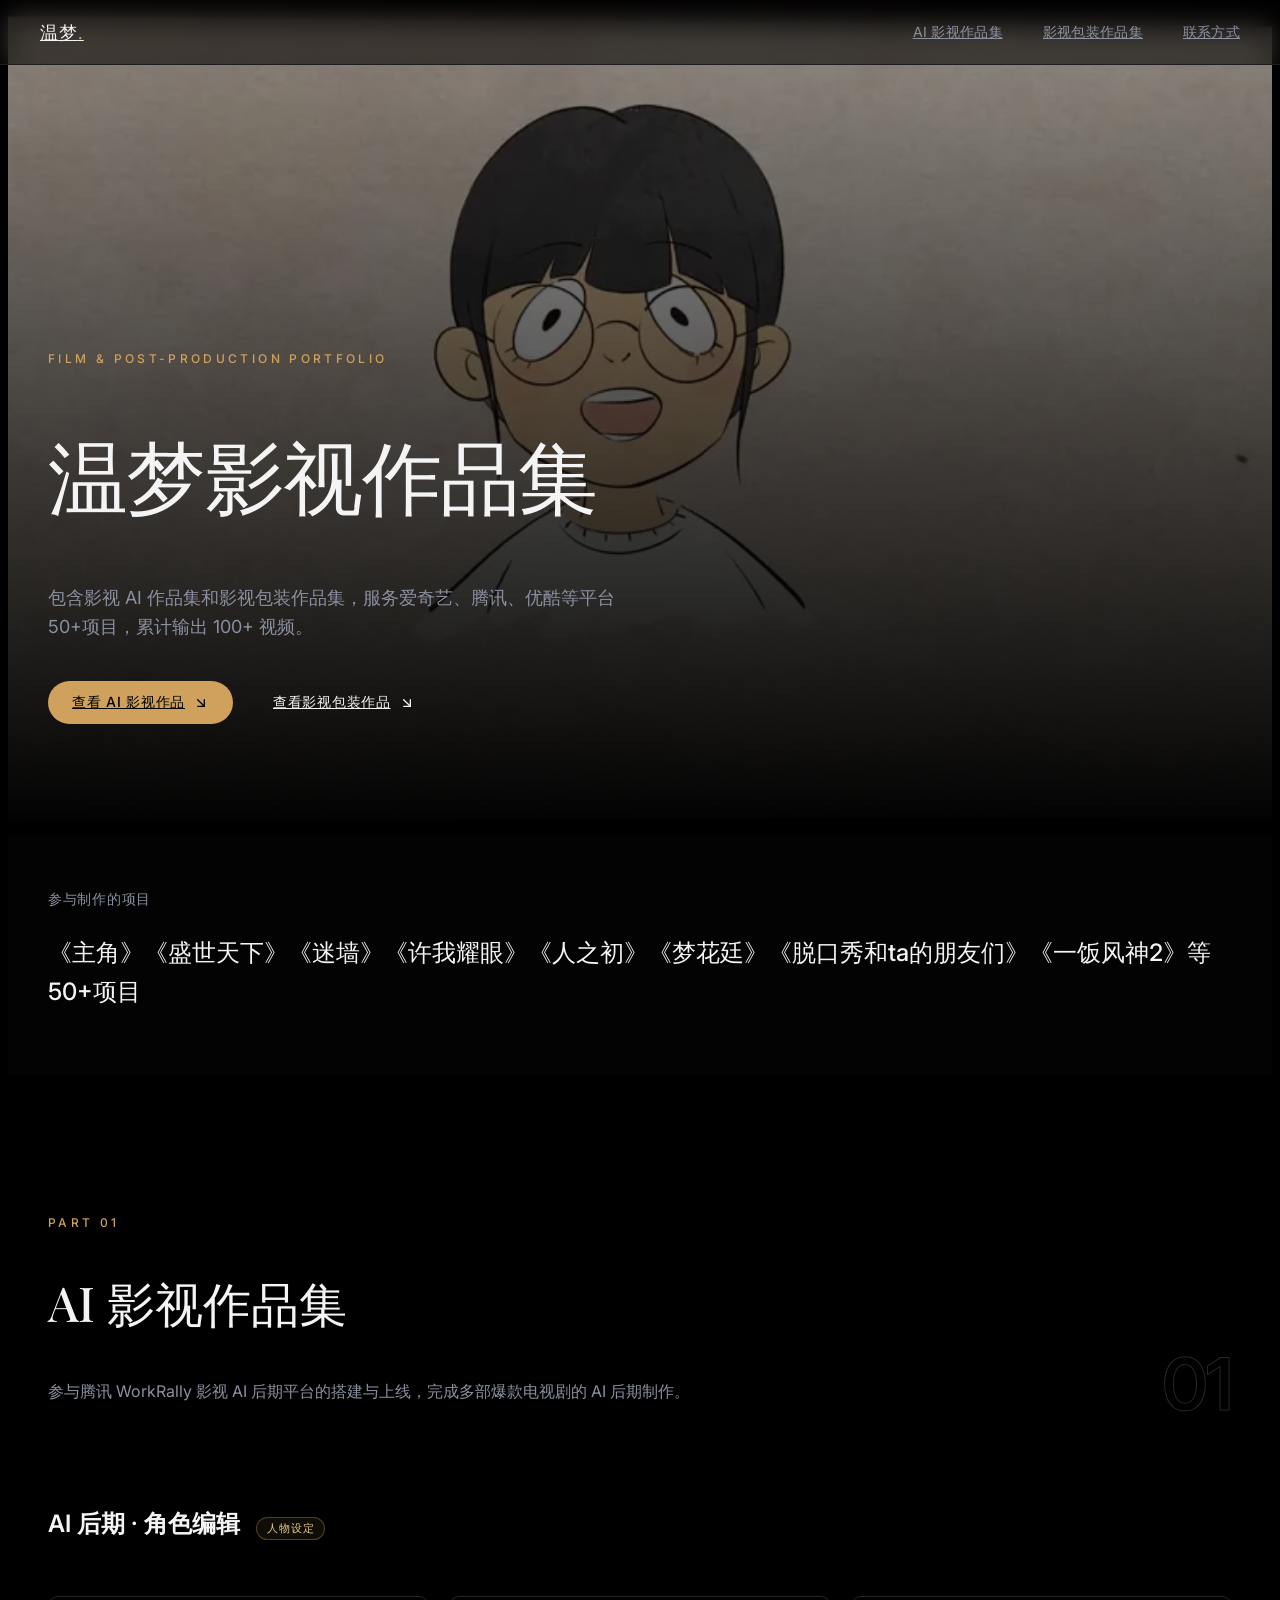
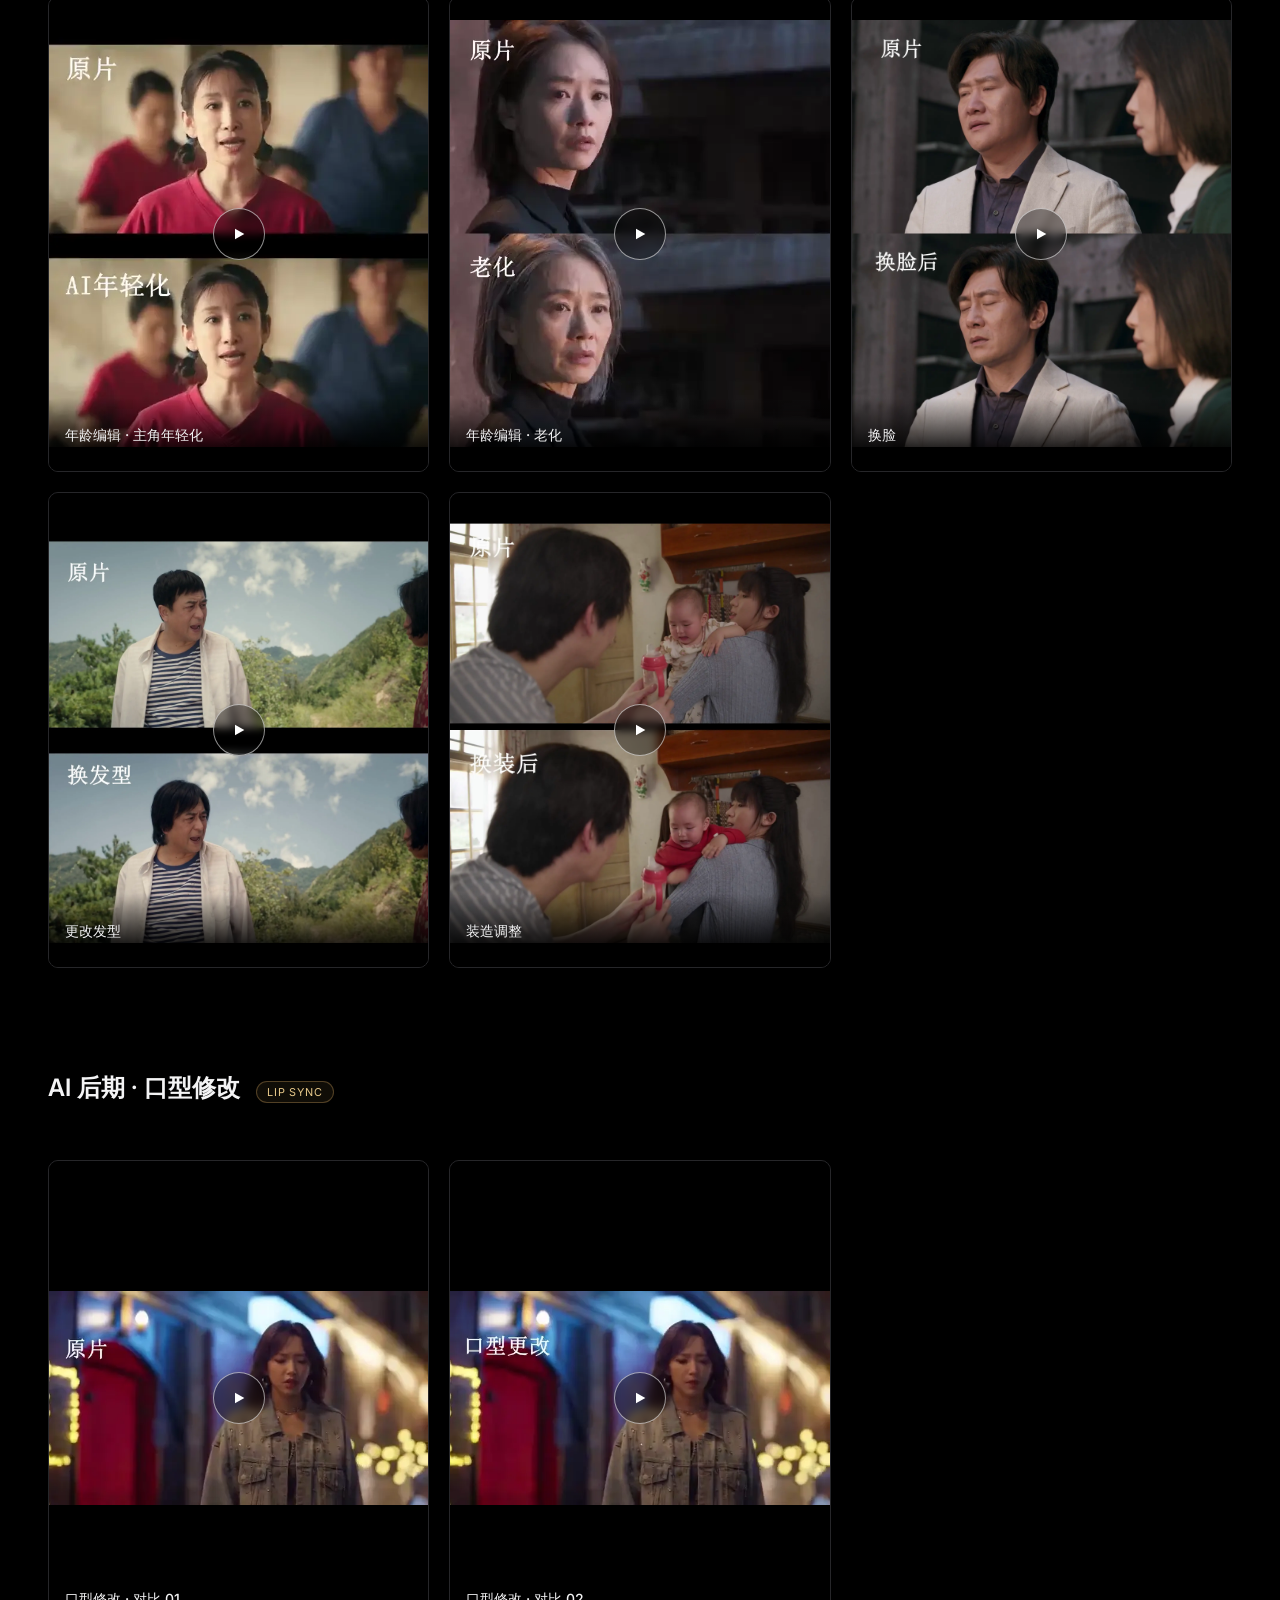
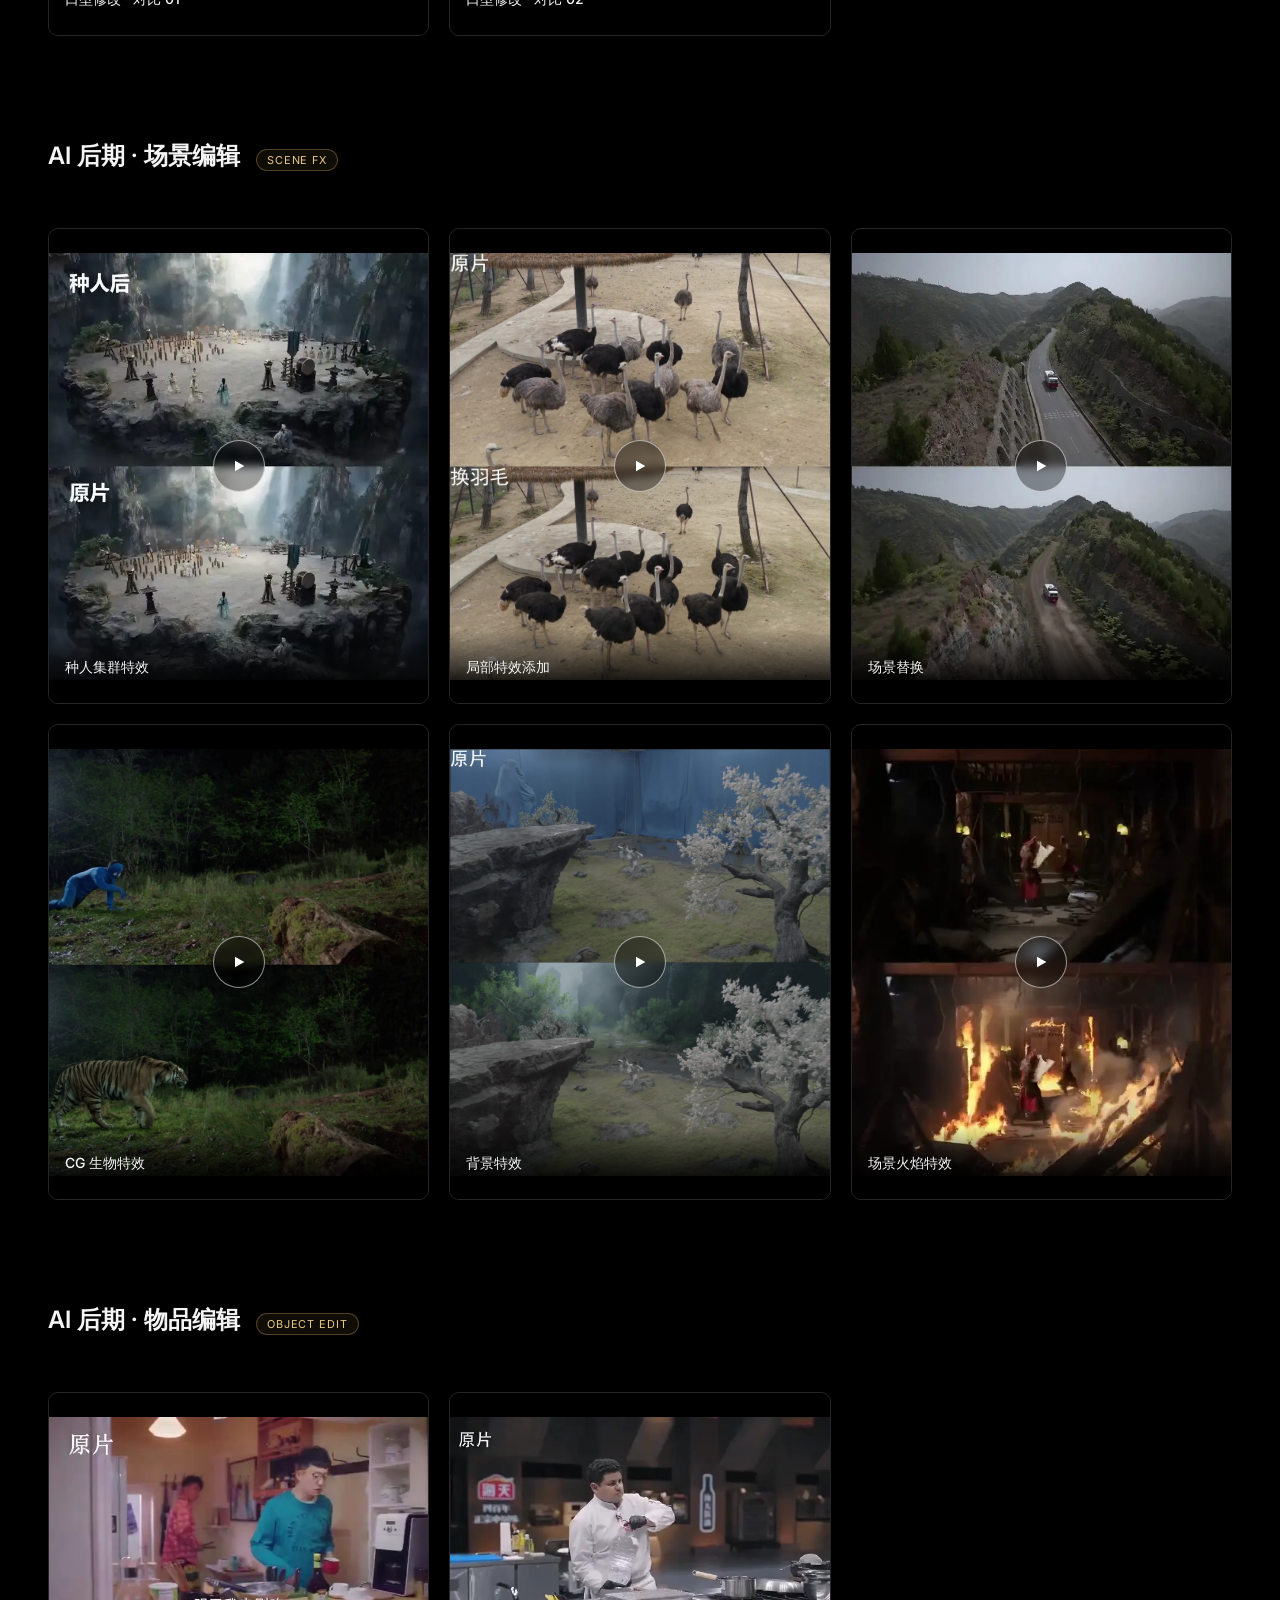
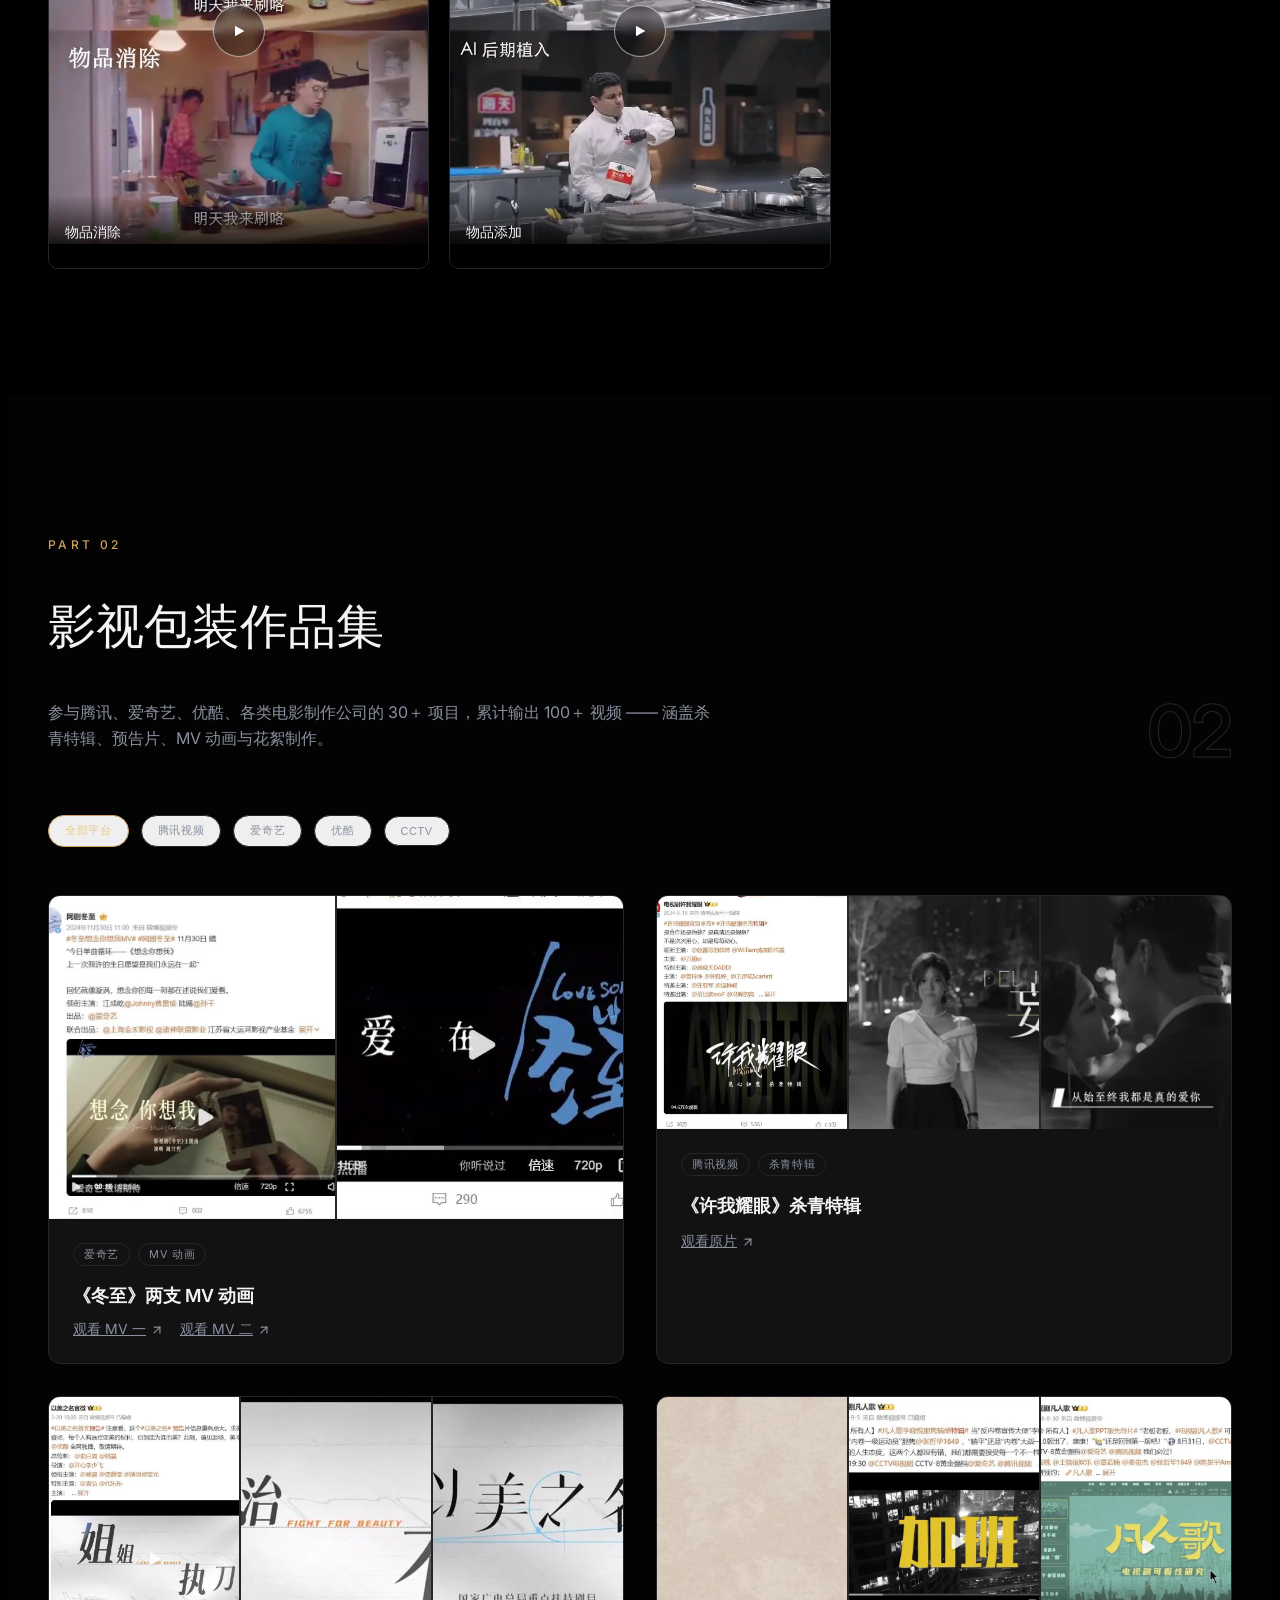
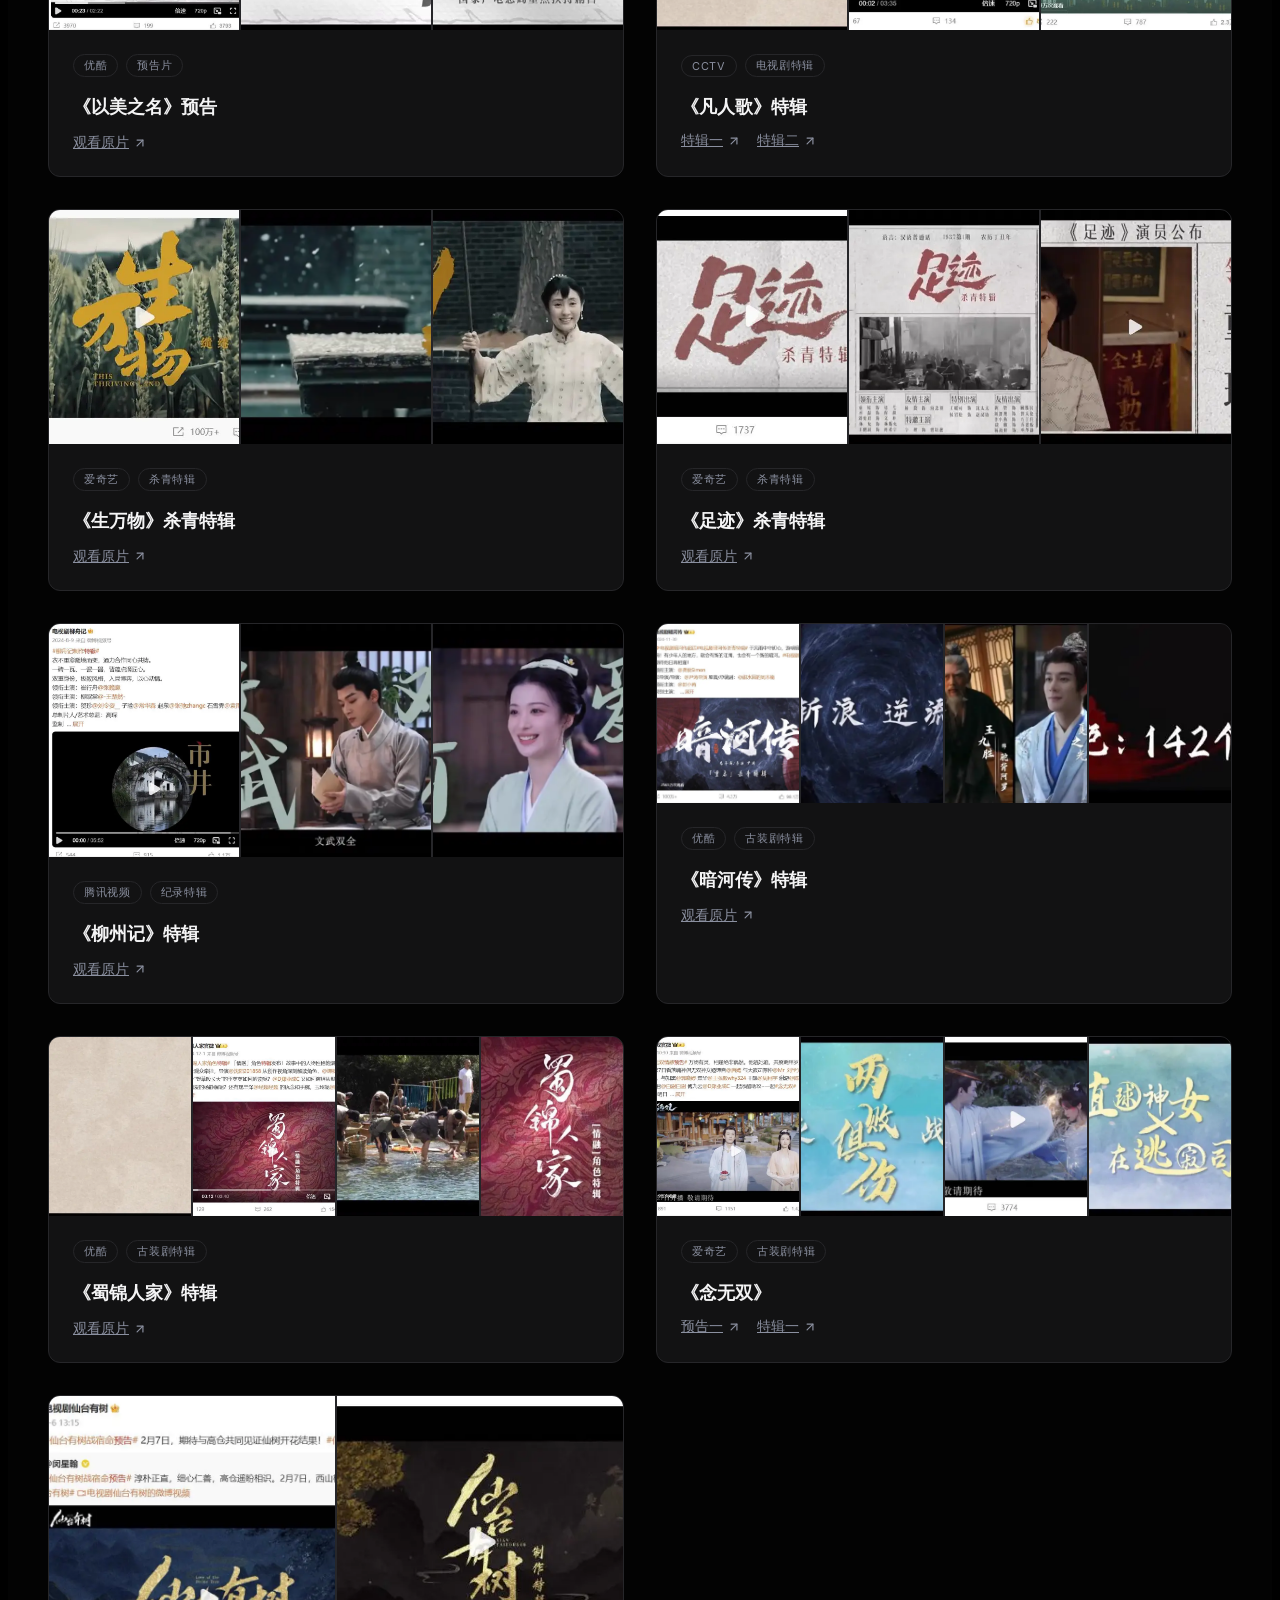
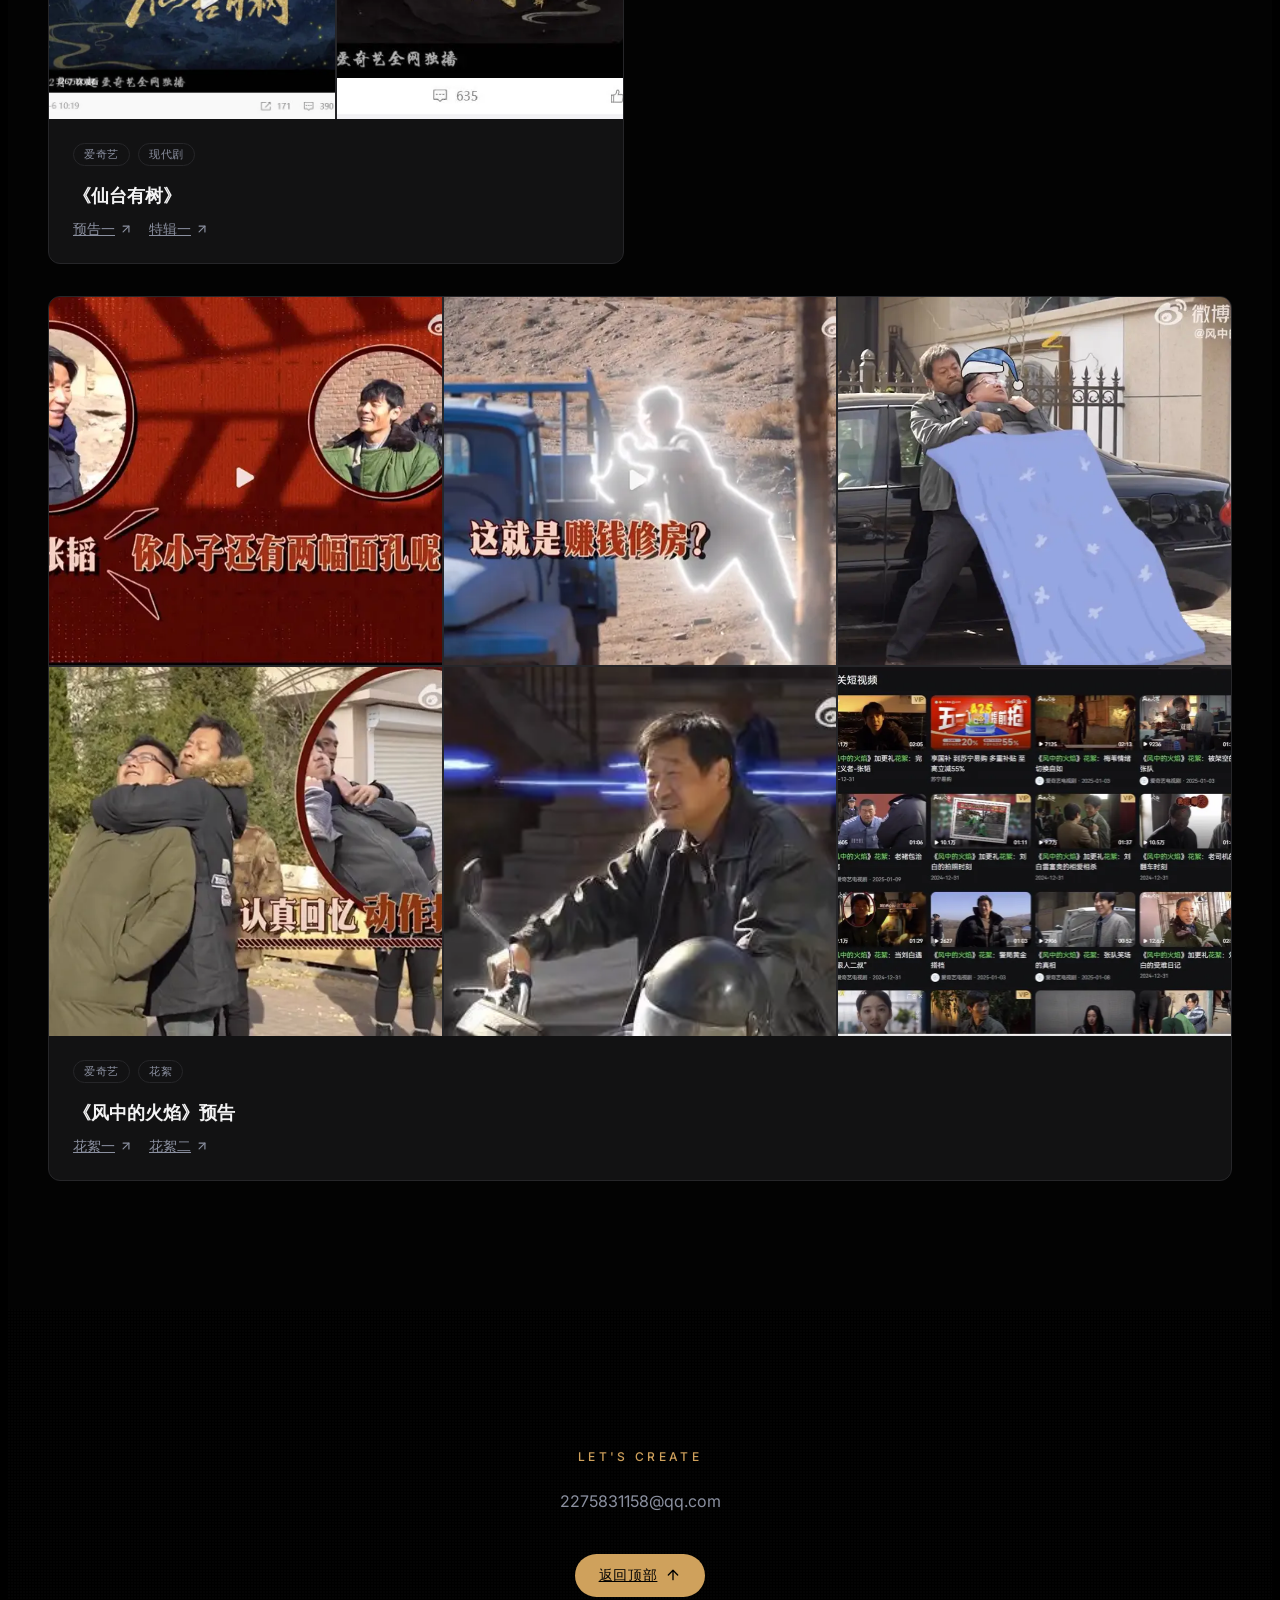
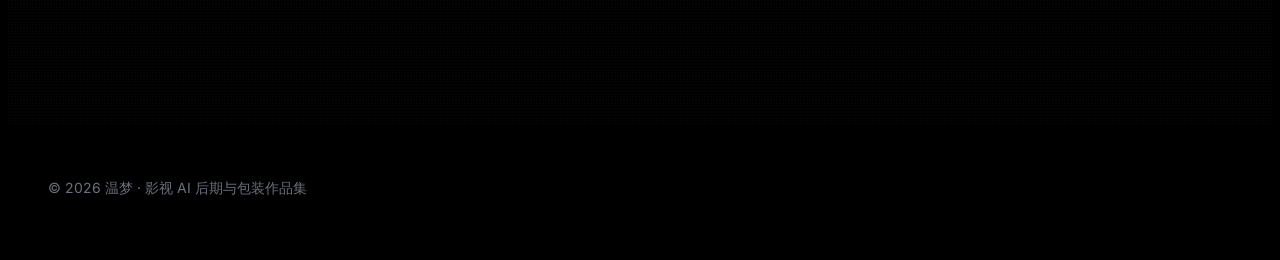
==== index.html @ c78293b4 "Update hero subtitle 40+ to 50+ projects" ====
<!doctype html>
<html lang="zh-CN">
  <head>
    <meta charset="utf-8" />
    <meta name="viewport" content="width=device-width, initial-scale=1" />
    <title>温梦 · 影视作品集 | AI 后期 &amp; 影视包装</title>
    <meta name="description" content="温梦影视项目作品集：AI 影视后期制作与影视包装设计，涵盖腾讯、爱奇艺、优酷等平台30+项目、100+视频产出。" />

    <link rel="preconnect" href="https://fonts.googleapis.com" />
    <link rel="preconnect" href="https://fonts.gstatic.com" crossorigin />
    <link
      href="https://fonts.googleapis.com/css2?family=Playfair+Display:ital,wght@0,500;0,600;0,700;1,500&family=Inter:wght@300;400;500;600;700&display=swap"
      rel="stylesheet"
    />

    <link rel="stylesheet" href="./style.css" />
  </head>
  <body class="min-h-screen flex flex-col bg-canvas text-ink font-body antialiased">
    <!-- ============ NAV ============ -->
    <header class="site-nav fixed top-0 inset-x-0 z-50">
      <div class="max-w-7xl mx-auto px-6 md:px-10 h-16 flex items-center justify-between">
        <a href="#top" class="font-display text-lg tracking-wide text-ink">
          <span id="ed-brand">温梦<span class="text-accent">.</span></span>
        </a>
        <nav class="hidden md:flex items-center gap-10 text-sm">
          <a href="#ai-film" class="nav-link" id="ed-nav-1">AI 影视作品集</a>
          <a href="#packaging" class="nav-link" id="ed-nav-2">影视包装作品集</a>
          <a href="#contact" class="nav-link" id="ed-nav-3">联系方式</a>
        </nav>
        <button id="nav-toggle" class="md:hidden text-ink-muted" aria-label="打开菜单">
          <svg viewBox="0 0 24 24" fill="none" stroke="currentColor" stroke-width="2" stroke-linecap="round" stroke-linejoin="round" class="w-6 h-6"><line x1="4" y1="6" x2="20" y2="6"/><line x1="4" y1="12" x2="20" y2="12"/><line x1="4" y1="18" x2="20" y2="18"/></svg>
        </button>
      </div>
      <div id="mobile-menu" class="hidden md:hidden border-t border-hairline-soft bg-black/90 px-6 py-4 space-y-4">
        <a href="#ai-film" class="block nav-link" id="ed-mnav-1">AI 影视作品集</a>
        <a href="#packaging" class="block nav-link" id="ed-mnav-2">影视包装作品集</a>
        <a href="#contact" class="block nav-link" id="ed-mnav-3">联系方式</a>
      </div>
    </header>

    <main class="flex-1" id="top">
      <!-- ============ HERO ============ -->
      <section class="hero-bg relative min-h-[92vh] flex items-end">
        <div class="noise-overlay"></div>
        <div class="relative z-10 max-w-7xl mx-auto px-6 md:px-10 pb-20 md:pb-28 w-full">
          <p class="eyebrow mb-6 reveal" id="ed-hero-eyebrow">Film &amp; Post-Production Portfolio</p>
          <h1 class="font-display text-[2.6rem] leading-[1.05] md:text-6xl lg:text-[5rem] font-medium tracking-tight text-ink max-w-4xl reveal reveal-delay-1" id="ed-hero-title">
            温梦影视作品集
          </h1>
          <p class="mt-6 max-w-xl text-ink-muted text-base md:text-lg leading-relaxed reveal reveal-delay-2" id="ed-hero-desc">
            包含影视 AI 作品集和影视包装作品集，服务爱奇艺、腾讯、优酷等平台 50+项目，累计输出 100+ 视频。
          </p>
          <div class="mt-10 flex flex-wrap items-center gap-4 reveal reveal-delay-3">
            <a href="#ai-film" class="inline-flex items-center gap-2 px-6 py-3 rounded-full bg-accent text-black text-sm font-medium tracking-wide hover:bg-accent-soft transition-colors" id="ed-hero-btn-1">
              查看 AI 影视作品
              <svg viewBox="0 0 24 24" fill="none" stroke="currentColor" stroke-width="2" stroke-linecap="round" stroke-linejoin="round" class="w-4 h-4"><line x1="7" y1="7" x2="17" y2="17"/><polyline points="17 7 17 17 7 17"/></svg>
            </a>
            <a href="#packaging" class="inline-flex items-center gap-2 px-6 py-3 rounded-full border border-hairline text-ink text-sm font-medium tracking-wide hover:border-accent hover:text-accent-soft transition-colors" id="ed-hero-btn-2">
              查看影视包装作品
              <svg viewBox="0 0 24 24" fill="none" stroke="currentColor" stroke-width="2" stroke-linecap="round" stroke-linejoin="round" class="w-4 h-4"><line x1="7" y1="7" x2="17" y2="17"/><polyline points="17 7 17 17 7 17"/></svg>
            </a>
          </div>
        </div>
      </section>

      <!-- ============ PROJECTS BAR ============ -->
      <section class="border-y border-hairline-soft bg-canvas-soft">
        <div class="max-w-7xl mx-auto px-6 md:px-10 py-10">
          <p class="text-sm text-ink-muted tracking-wide mb-4">参与制作的项目</p>
          <p class="text-lg md:text-2xl font-medium text-ink leading-relaxed">
            《主角》《盛世天下》《迷墙》《许我耀眼》《人之初》《梦花廷》《脱口秀和ta的朋友们》《一饭风神2》等50+项目
          </p>
        </div>
      </section>

      <!-- ============ AI FILM PORTFOLIO ============ -->
      <section id="ai-film" class="relative py-24 md:py-32">
        <div class="max-w-7xl mx-auto px-6 md:px-10">
          <div class="flex items-end justify-between flex-wrap gap-6 mb-16">
            <div class="reveal">
              <p class="eyebrow mb-4" id="ed-aifilm-eyebrow">Part 01</p>
              <h2 class="font-display text-4xl md:text-5xl font-medium text-ink" id="ed-aifilm-title">AI 影视作品集</h2>
              <p class="mt-4 text-ink-muted max-w-2xl leading-relaxed" id="ed-aifilm-desc">
                参与腾讯 WorkRally 影视 AI 后期平台的搭建与上线，完成多部爆款电视剧的 AI 后期制作。
              </p>
            </div>
            <span class="cat-number hidden md:block">01</span>
          </div>

          <!-- ---- 角色编辑 ---- -->
          <div class="mb-20">
            <div class="flex items-baseline gap-4 mb-8 reveal">
              <h3 class="text-xl md:text-2xl font-semibold text-ink" id="ed-sec-char">AI 后期 · 角色编辑</h3>
              <span class="tag-pill" id="ed-tag-char">人物设定</span>
            </div>
            <div class="grid grid-cols-2 md:grid-cols-3 gap-4 md:gap-5">
              <div class="media-card reveal" data-video>
                <div class="thumb-wrap">
                  <img class="poster" src="./assets/images/poster-char-age-young.webp" alt="年龄编辑-主角年轻化" loading="lazy" />
                  <video muted playsinline preload="none" src="./assets/videos/char-age-young.mp4"></video>
                  <div class="play-badge"><span class="circle"><svg viewBox="0 0 24 24" fill="currentColor" stroke="none" class="w-4 h-4 text-white"><polygon points="6 4 20 12 6 20 6 4"/></svg></span></div>
                  <div class="card-caption">
                    <p class="text-sm font-medium text-ink" id="ed-cap-1">年龄编辑 · 主角年轻化</p>
                  </div>
                </div>
              </div>
              <div class="media-card reveal reveal-delay-1" data-video>
                <div class="thumb-wrap">
                  <img class="poster" src="./assets/images/poster-char-age-old.webp" alt="年龄编辑-老化" loading="lazy" />
                  <video muted playsinline preload="none" src="./assets/videos/char-age-old.mp4"></video>
                  <div class="play-badge"><span class="circle"><svg viewBox="0 0 24 24" fill="currentColor" stroke="none" class="w-4 h-4 text-white"><polygon points="6 4 20 12 6 20 6 4"/></svg></span></div>
                  <div class="card-caption">
                    <p class="text-sm font-medium text-ink" id="ed-cap-2">年龄编辑 · 老化</p>
                  </div>
                </div>
              </div>
              <div class="media-card reveal reveal-delay-2" data-video>
                <div class="thumb-wrap">
                  <img class="poster" src="./assets/images/poster-char-outfit.webp" alt="换脸" loading="lazy" />
                  <video muted playsinline preload="none" src="./assets/videos/char-outfit.mp4"></video>
                  <div class="play-badge"><span class="circle"><svg viewBox="0 0 24 24" fill="currentColor" stroke="none" class="w-4 h-4 text-white"><polygon points="6 4 20 12 6 20 6 4"/></svg></span></div>
                  <div class="card-caption">
                    <p class="text-sm font-medium text-ink" id="ed-cap-3">换脸</p>
                  </div>
                </div>
              </div>
              <div class="media-card reveal reveal-delay-3" data-video>
                <div class="thumb-wrap">
                  <img class="poster" src="./assets/images/poster-char-faceswap.webp" alt="更改发型" loading="lazy" />
                  <video muted playsinline preload="none" src="./assets/videos/char-faceswap.mp4"></video>
                  <div class="play-badge"><span class="circle"><svg viewBox="0 0 24 24" fill="currentColor" stroke="none" class="w-4 h-4 text-white"><polygon points="6 4 20 12 6 20 6 4"/></svg></span></div>
                  <div class="card-caption">
                    <p class="text-sm font-medium text-ink" id="ed-cap-4">更改发型</p>
                  </div>
                </div>
              </div>
              <div class="media-card reveal reveal-delay-4" data-video>
                <div class="thumb-wrap">
                  <img class="poster" src="./assets/images/poster-char-hair.webp" alt="装造调整" loading="lazy" />
                  <video muted playsinline preload="none" src="./assets/videos/char-hair.mp4"></video>
                  <div class="play-badge"><span class="circle"><svg viewBox="0 0 24 24" fill="currentColor" stroke="none" class="w-4 h-4 text-white"><polygon points="6 4 20 12 6 20 6 4"/></svg></span></div>
                  <div class="card-caption">
                    <p class="text-sm font-medium text-ink" id="ed-cap-5">装造调整</p>
                  </div>
                </div>
              </div>
            </div>
          </div>

          <!-- ---- 口型修改 ---- -->
          <div class="mb-20">
            <div class="flex items-baseline gap-4 mb-8 reveal">
              <h3 class="text-xl md:text-2xl font-semibold text-ink" id="ed-sec-lip">AI 后期 · 口型修改</h3>
              <span class="tag-pill" id="ed-tag-lip">Lip Sync</span>
            </div>
            <div class="grid grid-cols-2 md:grid-cols-3 gap-4 md:gap-5">
              <div class="media-card reveal" data-video>
                <div class="thumb-wrap">
                  <img class="poster" src="./assets/images/poster-lip-sync-1.webp" alt="口型修改对比一" loading="lazy" />
                  <video playsinline preload="none" src="./assets/videos/lip-sync-1.mp4"></video>
                  <div class="play-badge"><span class="circle"><svg viewBox="0 0 24 24" fill="currentColor" stroke="none" class="w-4 h-4 text-white"><polygon points="6 4 20 12 6 20 6 4"/></svg></span></div>
                  <div class="card-caption">
                    <p class="text-sm font-medium text-ink" id="ed-cap-6">口型修改 · 对比 01</p>
                  </div>
                </div>
              </div>
              <div class="media-card reveal reveal-delay-1" data-video>
                <div class="thumb-wrap">
                  <img class="poster" src="./assets/images/poster-lip-sync-2.webp" alt="口型修改对比二" loading="lazy" />
                  <video playsinline preload="none" src="./assets/videos/lip-sync-2.mp4"></video>
                  <div class="play-badge"><span class="circle"><svg viewBox="0 0 24 24" fill="currentColor" stroke="none" class="w-4 h-4 text-white"><polygon points="6 4 20 12 6 20 6 4"/></svg></span></div>
                  <div class="card-caption">
                    <p class="text-sm font-medium text-ink" id="ed-cap-7">口型修改 · 对比 02</p>
                  </div>
                </div>
              </div>
            </div>
          </div>

          <!-- ---- 场景编辑 ---- -->
          <div class="mb-20">
            <div class="flex items-baseline gap-4 mb-8 reveal">
              <h3 class="text-xl md:text-2xl font-semibold text-ink" id="ed-sec-scene">AI 后期 · 场景编辑</h3>
              <span class="tag-pill" id="ed-tag-scene">Scene FX</span>
            </div>
            <div class="grid grid-cols-2 md:grid-cols-3 lg:grid-cols-4 gap-4 md:gap-5">
              <div class="media-card reveal" data-video>
                <div class="thumb-wrap">
                  <img class="poster" src="./assets/images/poster-scene-crowd.webp" alt="种人集群特效" loading="lazy" />
                  <video muted playsinline preload="none" src="./assets/videos/scene-crowd.mp4"></video>
                  <div class="play-badge"><span class="circle"><svg viewBox="0 0 24 24" fill="currentColor" stroke="none" class="w-4 h-4 text-white"><polygon points="6 4 20 12 6 20 6 4"/></svg></span></div>
                  <div class="card-caption">
                    <p class="text-sm font-medium text-ink" id="ed-cap-8">种人集群特效</p>
                  </div>
                </div>
              </div>
              <div class="media-card reveal reveal-delay-1" data-video>
                <div class="thumb-wrap">
                  <img class="poster" src="./assets/images/poster-scene-replace.webp" alt="局部特效添加" loading="lazy" />
                  <video muted playsinline preload="none" src="./assets/videos/scene-replace.mp4"></video>
                  <div class="play-badge"><span class="circle"><svg viewBox="0 0 24 24" fill="currentColor" stroke="none" class="w-4 h-4 text-white"><polygon points="6 4 20 12 6 20 6 4"/></svg></span></div>
                  <div class="card-caption">
                    <p class="text-sm font-medium text-ink" id="ed-cap-9">局部特效添加</p>
                  </div>
                </div>
              </div>
              <div class="media-card reveal reveal-delay-2" data-video>
                <div class="thumb-wrap">
                  <img class="poster" src="./assets/images/poster-scene-local-fx.webp" alt="场景替换" loading="lazy" />
                  <video muted playsinline preload="none" src="./assets/videos/scene-local-fx.mp4"></video>
                  <div class="play-badge"><span class="circle"><svg viewBox="0 0 24 24" fill="currentColor" stroke="none" class="w-4 h-4 text-white"><polygon points="6 4 20 12 6 20 6 4"/></svg></span></div>
                  <div class="card-caption">
                    <p class="text-sm font-medium text-ink" id="ed-cap-10">场景替换</p>
                  </div>
                </div>
              </div>
              <div class="media-card reveal reveal-delay-3" data-video>
                <div class="thumb-wrap">
                  <img class="poster" src="./assets/images/poster-scene-bg-fx.webp" alt="CG生物特效" loading="lazy" />
                  <video muted playsinline preload="none" src="./assets/videos/scene-bg-fx.mp4"></video>
                  <div class="play-badge"><span class="circle"><svg viewBox="0 0 24 24" fill="currentColor" stroke="none" class="w-4 h-4 text-white"><polygon points="6 4 20 12 6 20 6 4"/></svg></span></div>
                  <div class="card-caption">
                    <p class="text-sm font-medium text-ink" id="ed-cap-11">CG 生物特效</p>
                  </div>
                </div>
              </div>
              <div class="media-card reveal reveal-delay-4" data-video>
                <div class="thumb-wrap">
                  <img class="poster" src="./assets/images/poster-scene-cg-creature.webp" alt="背景特效" loading="lazy" />
                  <video muted playsinline preload="none" src="./assets/videos/scene-cg-creature.mp4"></video>
                  <div class="play-badge"><span class="circle"><svg viewBox="0 0 24 24" fill="currentColor" stroke="none" class="w-4 h-4 text-white"><polygon points="6 4 20 12 6 20 6 4"/></svg></span></div>
                  <div class="card-caption">
                    <p class="text-sm font-medium text-ink" id="ed-cap-12">背景特效</p>
                  </div>
                </div>
              </div>
              <div class="media-card reveal reveal-delay-5" data-video>
                <div class="thumb-wrap">
                  <img class="poster" src="./assets/images/poster-scene-fire-fx.webp" alt="场景火焰特效" loading="lazy" />
                  <video muted playsinline preload="none" src="./assets/videos/scene-fire-fx.mp4"></video>
                  <div class="play-badge"><span class="circle"><svg viewBox="0 0 24 24" fill="currentColor" stroke="none" class="w-4 h-4 text-white"><polygon points="6 4 20 12 6 20 6 4"/></svg></span></div>
                  <div class="card-caption">
                    <p class="text-sm font-medium text-ink" id="ed-cap-13">场景火焰特效</p>
                  </div>
                </div>
              </div>
            </div>
          </div>

          <!-- ---- 物品编辑 ---- -->
          <div>
            <div class="flex items-baseline gap-4 mb-8 reveal">
              <h3 class="text-xl md:text-2xl font-semibold text-ink" id="ed-sec-prop">AI 后期 · 物品编辑</h3>
              <span class="tag-pill" id="ed-tag-prop">Object Edit</span>
            </div>
            <div class="grid grid-cols-2 md:grid-cols-3 gap-4 md:gap-5">
              <div class="media-card reveal" data-video>
                <div class="thumb-wrap">
                  <img class="poster" src="./assets/images/poster-prop-remove.webp" alt="物品消除" loading="lazy" />
                  <video muted playsinline preload="none" src="./assets/videos/prop-remove.mp4"></video>
                  <div class="play-badge"><span class="circle"><svg viewBox="0 0 24 24" fill="currentColor" stroke="none" class="w-4 h-4 text-white"><polygon points="6 4 20 12 6 20 6 4"/></svg></span></div>
                  <div class="card-caption">
                    <p class="text-sm font-medium text-ink" id="ed-cap-14">物品消除</p>
                  </div>
                </div>
              </div>
              <div class="media-card reveal reveal-delay-1" data-video>
                <div class="thumb-wrap">
                  <img class="poster" src="./assets/images/poster-prop-add.webp" alt="物品添加" loading="lazy" />
                  <video muted playsinline preload="none" src="./assets/videos/prop-add.mp4"></video>
                  <div class="play-badge"><span class="circle"><svg viewBox="0 0 24 24" fill="currentColor" stroke="none" class="w-4 h-4 text-white"><polygon points="6 4 20 12 6 20 6 4"/></svg></span></div>
                  <div class="card-caption">
                    <p class="text-sm font-medium text-ink" id="ed-cap-15">物品添加</p>
                  </div>
                </div>
              </div>
            </div>
          </div>
        </div>
      </section>

      <!-- ============ PACKAGING PORTFOLIO ============ -->
      <section id="packaging" class="relative py-24 md:py-32 bg-canvas-soft border-t border-hairline-soft">
        <div class="max-w-7xl mx-auto px-6 md:px-10">
          <div class="flex items-end justify-between flex-wrap gap-6 mb-12">
            <div class="reveal">
              <p class="eyebrow mb-4" id="ed-pkg-eyebrow">Part 02</p>
              <h2 class="font-display text-4xl md:text-5xl font-medium text-ink" id="ed-pkg-title">影视包装作品集</h2>
              <p class="mt-4 text-ink-muted max-w-2xl leading-relaxed" id="ed-pkg-desc">
                参与腾讯、爱奇艺、优酷、各类电影制作公司的 30＋ 项目，累计输出 100＋ 视频 ——
                涵盖杀青特辑、预告片、MV 动画与花絮制作。
              </p>
            </div>
            <span class="cat-number hidden md:block">02</span>
          </div>

          <!-- filter chips -->
          <div class="flex items-center gap-3 mb-12 overflow-x-auto no-scrollbar reveal">
            <button data-filter="all" class="platform-badge is-active px-4 py-2" style="border-color:var(--accent); color:var(--accent-soft);" id="ed-ftr-1">全部平台</button>
            <button data-filter="腾讯视频" class="platform-badge px-4 py-2" id="ed-ftr-2">腾讯视频</button>
            <button data-filter="爱奇艺" class="platform-badge px-4 py-2" id="ed-ftr-3">爱奇艺</button>
            <button data-filter="优酷" class="platform-badge px-4 py-2" id="ed-ftr-4">优酷</button>
            <button data-filter="CCTV" class="platform-badge px-4 py-2" id="ed-ftr-5">CCTV</button>
          </div>

          <div class="grid md:grid-cols-2 gap-6 md:gap-8">
            <!-- 冬至 -->
            <article class="project-card reveal" data-platform="爱奇艺">
              <div class="project-gallery gallery-2">
                <a href="./assets/images/pkg-dongzhi-1.webp" data-lightbox><img src="./assets/images/pkg-dongzhi-1.webp" alt="冬至 MV 动画 1" loading="lazy" /></a>
                <a href="./assets/images/pkg-dongzhi-2.webp" data-lightbox><img src="./assets/images/pkg-dongzhi-2.webp" alt="冬至 MV 动画 2" loading="lazy" /></a>
              </div>
              <div class="p-6">
                <div class="flex items-center gap-2 mb-3">
                  <span class="platform-badge" id="ed-pkg1-b1">爱奇艺</span>
                  <span class="platform-badge" id="ed-pkg1-b2">MV 动画</span>
                </div>
                <h3 class="text-lg font-semibold text-ink mb-3" id="ed-pkg1-title">《冬至》两支 MV 动画</h3>
                <div class="flex flex-wrap gap-4 text-sm">
                  <a class="link-arrow inline-flex items-center gap-1 text-ink-muted" href="https://weibo.com/7878485966/P5SpVnOI6" target="_blank" rel="noopener">
                    观看 MV 一 <svg viewBox="0 0 24 24" fill="none" stroke="currentColor" stroke-width="2" stroke-linecap="round" stroke-linejoin="round" class="w-3.5 h-3.5"><line x1="7" y1="17" x2="17" y2="7"/><polyline points="7 7 17 7 17 17"/></svg>
                  </a>
                  <a class="link-arrow inline-flex items-center gap-1 text-ink-muted" href="https://weibo.com/7878485966/P2Fz7i7CJ?refer_flag=1001030103_" target="_blank" rel="noopener">
                    观看 MV 二 <svg viewBox="0 0 24 24" fill="none" stroke="currentColor" stroke-width="2" stroke-linecap="round" stroke-linejoin="round" class="w-3.5 h-3.5"><line x1="7" y1="17" x2="17" y2="7"/><polyline points="7 7 17 7 17 17"/></svg>
                  </a>
                </div>
              </div>
            </article>

            <!-- 许我耀眼 -->
            <article class="project-card reveal reveal-delay-1" data-platform="腾讯视频">
              <div class="project-gallery gallery-3">
                <a href="./assets/images/pkg-xuwoyaoyan-1.webp" data-lightbox><img src="./assets/images/pkg-xuwoyaoyan-1.webp" alt="许我耀眼 杀青特辑 1" loading="lazy" /></a>
                <a href="./assets/images/pkg-xuwoyaoyan-2.webp" data-lightbox><img src="./assets/images/pkg-xuwoyaoyan-2.webp" alt="许我耀眼 杀青特辑 2" loading="lazy" /></a>
                <a href="./assets/images/pkg-xuwoyaoyan-3.webp" data-lightbox><img src="./assets/images/pkg-xuwoyaoyan-3.webp" alt="许我耀眼 杀青特辑 3" loading="lazy" /></a>
              </div>
              <div class="p-6">
                <div class="flex items-center gap-2 mb-3">
                  <span class="platform-badge" id="ed-pkg2-b1">腾讯视频</span>
                  <span class="platform-badge" id="ed-pkg2-b2">杀青特辑</span>
                </div>
                <h3 class="text-lg font-semibold text-ink mb-3" id="ed-pkg2-title">《许我耀眼》杀青特辑</h3>
                <a class="link-arrow inline-flex items-center gap-1 text-sm text-ink-muted" href="https://weibo.com/7923025287/OxFRklnEH" target="_blank" rel="noopener">
                  观看原片 <svg viewBox="0 0 24 24" fill="none" stroke="currentColor" stroke-width="2" stroke-linecap="round" stroke-linejoin="round" class="w-3.5 h-3.5"><line x1="7" y1="17" x2="17" y2="7"/><polyline points="7 7 17 7 17 17"/></svg>
                </a>
              </div>
            </article>

            <!-- 以美之名 -->
            <article class="project-card reveal reveal-delay-2" data-platform="优酷">
              <div class="project-gallery gallery-3">
                <a href="./assets/images/pkg-yimeizhiming-1.webp" data-lightbox><img src="./assets/images/pkg-yimeizhiming-1.webp" alt="以美之名 预告 1" loading="lazy" /></a>
                <a href="./assets/images/pkg-yimeizhiming-2.webp" data-lightbox><img src="./assets/images/pkg-yimeizhiming-2.webp" alt="以美之名 预告 2" loading="lazy" /></a>
                <a href="./assets/images/pkg-yimeizhiming-3.webp" data-lightbox><img src="./assets/images/pkg-yimeizhiming-3.webp" alt="以美之名 预告 3" loading="lazy" /></a>
              </div>
              <div class="p-6">
                <div class="flex items-center gap-2 mb-3">
                  <span class="platform-badge" id="ed-pkg3-b1">优酷</span>
                  <span class="platform-badge" id="ed-pkg3-b2">预告片</span>
                </div>
                <h3 class="text-lg font-semibold text-ink mb-3" id="ed-pkg3-title">《以美之名》预告</h3>
                <a class="link-arrow inline-flex items-center gap-1 text-sm text-ink-muted" href="https://weibo.com/7868154685/PjobnnrZb" target="_blank" rel="noopener">
                  观看原片 <svg viewBox="0 0 24 24" fill="none" stroke="currentColor" stroke-width="2" stroke-linecap="round" stroke-linejoin="round" class="w-3.5 h-3.5"><line x1="7" y1="17" x2="17" y2="7"/><polyline points="7 7 17 7 17 17"/></svg>
                </a>
              </div>
            </article>

            <!-- 凡人歌 -->
            <article class="project-card reveal reveal-delay-3" data-platform="CCTV">
              <div class="project-gallery gallery-3">
                <a href="./assets/images/pkg-fanrenge-1.webp" data-lightbox><img src="./assets/images/pkg-fanrenge-1.webp" alt="凡人歌 特辑 1" loading="lazy" /></a>
                <a href="./assets/images/pkg-fanrenge-2.webp" data-lightbox><img src="./assets/images/pkg-fanrenge-2.webp" alt="凡人歌 特辑 2" loading="lazy" /></a>
                <a href="./assets/images/pkg-fanrenge-3.webp" data-lightbox><img src="./assets/images/pkg-fanrenge-3.webp" alt="凡人歌 特辑 3" loading="lazy" /></a>
              </div>
              <div class="p-6">
                <div class="flex items-center gap-2 mb-3">
                  <span class="platform-badge" id="ed-pkg4-b1">CCTV</span>
                  <span class="platform-badge" id="ed-pkg4-b2">电视剧特辑</span>
                </div>
                <h3 class="text-lg font-semibold text-ink mb-3" id="ed-pkg4-title">《凡人歌》特辑</h3>
                <div class="flex flex-wrap gap-4 text-sm">
                  <a class="link-arrow inline-flex items-center gap-1 text-ink-muted" href="https://weibo.com/7875128151/Ovz3rrIoC" target="_blank" rel="noopener">
                    特辑一 <svg viewBox="0 0 24 24" fill="none" stroke="currentColor" stroke-width="2" stroke-linecap="round" stroke-linejoin="round" class="w-3.5 h-3.5"><line x1="7" y1="17" x2="17" y2="7"/><polyline points="7 7 17 7 17 17"/></svg>
                  </a>
                  <a class="link-arrow inline-flex items-center gap-1 text-ink-muted" href="https://weibo.com/7875128151/OuDHL2TaZ" target="_blank" rel="noopener">
                    特辑二 <svg viewBox="0 0 24 24" fill="none" stroke="currentColor" stroke-width="2" stroke-linecap="round" stroke-linejoin="round" class="w-3.5 h-3.5"><line x1="7" y1="17" x2="17" y2="7"/><polyline points="7 7 17 7 17 17"/></svg>
                  </a>
                </div>
              </div>
            </article>

            <!-- 生万物 -->
            <article class="project-card reveal reveal-delay-4" data-platform="爱奇艺">
              <div class="project-gallery gallery-3">
                <a href="./assets/images/pkg-shengwanwu-1.webp" data-lightbox><img src="./assets/images/pkg-shengwanwu-1.webp" alt="生万物 杀青特辑 1" loading="lazy" /></a>
                <a href="./assets/images/pkg-shengwanwu-2.webp" data-lightbox><img src="./assets/images/pkg-shengwanwu-2.webp" alt="生万物 杀青特辑 2" loading="lazy" /></a>
                <a href="./assets/images/pkg-shengwanwu-3.webp" data-lightbox><img src="./assets/images/pkg-shengwanwu-3.webp" alt="生万物 杀青特辑 3" loading="lazy" /></a>
              </div>
              <div class="p-6">
                <div class="flex items-center gap-2 mb-3">
                  <span class="platform-badge" id="ed-pkg5-b1">爱奇艺</span>
                  <span class="platform-badge" id="ed-pkg5-b2">杀青特辑</span>
                </div>
                <h3 class="text-lg font-semibold text-ink mb-3" id="ed-pkg5-title">《生万物》杀青特辑</h3>
                <a class="link-arrow inline-flex items-center gap-1 text-sm text-ink-muted" href="https://weibo.com/2603459987/OqQo2aByM" target="_blank" rel="noopener">
                  观看原片 <svg viewBox="0 0 24 24" fill="none" stroke="currentColor" stroke-width="2" stroke-linecap="round" stroke-linejoin="round" class="w-3.5 h-3.5"><line x1="7" y1="17" x2="17" y2="7"/><polyline points="7 7 17 7 17 17"/></svg>
                </a>
              </div>
            </article>

            <!-- 足迹 -->
            <article class="project-card reveal reveal-delay-5" data-platform="爱奇艺">
              <div class="project-gallery gallery-3">
                <a href="./assets/images/pkg-zuji-1.webp" data-lightbox><img src="./assets/images/pkg-zuji-1.webp" alt="足迹 杀青特辑 1" loading="lazy" /></a>
                <a href="./assets/images/pkg-zuji-2.webp" data-lightbox><img src="./assets/images/pkg-zuji-2.webp" alt="足迹 杀青特辑 2" loading="lazy" /></a>
                <a href="./assets/images/pkg-zuji-3.webp" data-lightbox><img src="./assets/images/pkg-zuji-3.webp" alt="足迹 杀青特辑 3" loading="lazy" /></a>
              </div>
              <div class="p-6">
                <div class="flex items-center gap-2 mb-3">
                  <span class="platform-badge" id="ed-pkg6-b1">爱奇艺</span>
                  <span class="platform-badge" id="ed-pkg6-b2">杀青特辑</span>
                </div>
                <h3 class="text-lg font-semibold text-ink mb-3" id="ed-pkg6-title">《足迹》杀青特辑</h3>
                <a class="link-arrow inline-flex items-center gap-1 text-sm text-ink-muted" href="https://weibo.com/7921657025/OzlyOn76Z" target="_blank" rel="noopener">
                  观看原片 <svg viewBox="0 0 24 24" fill="none" stroke="currentColor" stroke-width="2" stroke-linecap="round" stroke-linejoin="round" class="w-3.5 h-3.5"><line x1="7" y1="17" x2="17" y2="7"/><polyline points="7 7 17 7 17 17"/></svg>
                </a>
              </div>
            </article>

            <!-- 柳州记 -->
            <article class="project-card reveal" data-platform="腾讯视频">
              <div class="project-gallery gallery-3">
                <a href="./assets/images/pkg-liuzhouji-1.webp" data-lightbox><img src="./assets/images/pkg-liuzhouji-1.webp" alt="柳州记 特辑 1" loading="lazy" /></a>
                <a href="./assets/images/pkg-liuzhouji-2.webp" data-lightbox><img src="./assets/images/pkg-liuzhouji-2.webp" alt="柳州记 特辑 2" loading="lazy" /></a>
                <a href="./assets/images/pkg-liuzhouji-3.webp" data-lightbox><img src="./assets/images/pkg-liuzhouji-3.webp" alt="柳州记 特辑 3" loading="lazy" /></a>
              </div>
              <div class="p-6">
                <div class="flex items-center gap-2 mb-3">
                  <span class="platform-badge" id="ed-pkg7-b1">腾讯视频</span>
                  <span class="platform-badge" id="ed-pkg7-b2">纪录特辑</span>
                </div>
                <h3 class="text-lg font-semibold text-ink mb-3" id="ed-pkg7-title">《柳州记》特辑</h3>
                <a class="link-arrow inline-flex items-center gap-1 text-sm text-ink-muted" href="https://weibo.com/7877862256/OrrkYrr4s" target="_blank" rel="noopener">
                  观看原片 <svg viewBox="0 0 24 24" fill="none" stroke="currentColor" stroke-width="2" stroke-linecap="round" stroke-linejoin="round" class="w-3.5 h-3.5"><line x1="7" y1="17" x2="17" y2="7"/><polyline points="7 7 17 7 17 17"/></svg>
                </a>
              </div>
            </article>

            <!-- 暗河传 -->
            <article class="project-card reveal reveal-delay-1" data-platform="优酷">
              <div class="project-gallery gallery-4">
                <a href="./assets/images/pkg-anhezhuan-1.webp" data-lightbox><img src="./assets/images/pkg-anhezhuan-1.webp" alt="暗河传 特辑 1" loading="lazy" /></a>
                <a href="./assets/images/pkg-anhezhuan-2.webp" data-lightbox><img src="./assets/images/pkg-anhezhuan-2.webp" alt="暗河传 特辑 2" loading="lazy" /></a>
                <a href="./assets/images/pkg-anhezhuan-3.webp" data-lightbox><img src="./assets/images/pkg-anhezhuan-3.webp" alt="暗河传 特辑 3" loading="lazy" /></a>
                <a href="./assets/images/pkg-anhezhuan-4.webp" data-lightbox><img src="./assets/images/pkg-anhezhuan-4.webp" alt="暗河传 特辑 4" loading="lazy" /></a>
              </div>
              <div class="p-6">
                <div class="flex items-center gap-2 mb-3">
                  <span class="platform-badge" id="ed-pkg8-b1">优酷</span>
                  <span class="platform-badge" id="ed-pkg8-b2">古装剧特辑</span>
                </div>
                <h3 class="text-lg font-semibold text-ink mb-3" id="ed-pkg8-title">《暗河传》特辑</h3>
                <a class="link-arrow inline-flex items-center gap-1 text-sm text-ink-muted" href="https://weibo.com/1810176641/P2Fb2rozq" target="_blank" rel="noopener">
                  观看原片 <svg viewBox="0 0 24 24" fill="none" stroke="currentColor" stroke-width="2" stroke-linecap="round" stroke-linejoin="round" class="w-3.5 h-3.5"><line x1="7" y1="17" x2="17" y2="7"/><polyline points="7 7 17 7 17 17"/></svg>
                </a>
              </div>
            </article>

            <!-- 蜀锦人家 -->
            <article class="project-card reveal reveal-delay-2" data-platform="优酷">
              <div class="project-gallery gallery-4">
                <a href="./assets/images/pkg-shujinrenjia-1.webp" data-lightbox><img src="./assets/images/pkg-shujinrenjia-1.webp" alt="蜀锦人家 特辑 1" loading="lazy" /></a>
                <a href="./assets/images/pkg-shujinrenjia-2.webp" data-lightbox><img src="./assets/images/pkg-shujinrenjia-2.webp" alt="蜀锦人家 特辑 2" loading="lazy" /></a>
                <a href="./assets/images/pkg-shujinrenjia-3.webp" data-lightbox><img src="./assets/images/pkg-shujinrenjia-3.webp" alt="蜀锦人家 特辑 3" loading="lazy" /></a>
                <a href="./assets/images/pkg-shujinrenjia-4.webp" data-lightbox><img src="./assets/images/pkg-shujinrenjia-4.webp" alt="蜀锦人家 特辑 4" loading="lazy" /></a>
              </div>
              <div class="p-6">
                <div class="flex items-center gap-2 mb-3">
                  <span class="platform-badge" id="ed-pkg9-b1">优酷</span>
                  <span class="platform-badge" id="ed-pkg9-b2">古装剧特辑</span>
                </div>
                <h3 class="text-lg font-semibold text-ink mb-3" id="ed-pkg9-title">《蜀锦人家》特辑</h3>
                <a class="link-arrow inline-flex items-center gap-1 text-sm text-ink-muted" href="https://weibo.com/7832660014/P2PbMzMmf" target="_blank" rel="noopener">
                  观看原片 <svg viewBox="0 0 24 24" fill="none" stroke="currentColor" stroke-width="2" stroke-linecap="round" stroke-linejoin="round" class="w-3.5 h-3.5"><line x1="7" y1="17" x2="17" y2="7"/><polyline points="7 7 17 7 17 17"/></svg>
                </a>
              </div>
            </article>

            <!-- 念无双 -->
            <article class="project-card reveal reveal-delay-3" data-platform="爱奇艺">
              <div class="project-gallery gallery-4">
                <a href="./assets/images/pkg-nianwushuang-1.webp" data-lightbox><img src="./assets/images/pkg-nianwushuang-1.webp" alt="念无双 1" loading="lazy" /></a>
                <a href="./assets/images/pkg-nianwushuang-2.webp" data-lightbox><img src="./assets/images/pkg-nianwushuang-2.webp" alt="念无双 2" loading="lazy" /></a>
                <a href="./assets/images/pkg-nianwushuang-3.webp" data-lightbox><img src="./assets/images/pkg-nianwushuang-3.webp" alt="念无双 3" loading="lazy" /></a>
                <a href="./assets/images/pkg-nianwushuang-4.webp" data-lightbox><img src="./assets/images/pkg-nianwushuang-4.webp" alt="念无双 4" loading="lazy" /></a>
              </div>
              <div class="p-6">
                <div class="flex items-center gap-2 mb-3">
                  <span class="platform-badge" id="ed-pkg10-b1">爱奇艺</span>
                  <span class="platform-badge" id="ed-pkg10-b2">古装剧特辑</span>
                </div>
                <h3 class="text-lg font-semibold text-ink mb-3" id="ed-pkg10-title">《念无双》</h3>
                <div class="flex flex-wrap gap-4 text-sm">
                  <a class="link-arrow inline-flex items-center gap-1 text-ink-muted" href="https://weibo.com/6262367614/Pk9jRCd7s" target="_blank" rel="noopener">
                    预告一 <svg viewBox="0 0 24 24" fill="none" stroke="currentColor" stroke-width="2" stroke-linecap="round" stroke-linejoin="round" class="w-3.5 h-3.5"><line x1="7" y1="17" x2="17" y2="7"/><polyline points="7 7 17 7 17 17"/></svg>
                  </a>
                  <a class="link-arrow inline-flex items-center gap-1 text-ink-muted" href="https://weibo.com/6262367614/PkiWxpZZz" target="_blank" rel="noopener">
                    特辑一 <svg viewBox="0 0 24 24" fill="none" stroke="currentColor" stroke-width="2" stroke-linecap="round" stroke-linejoin="round" class="w-3.5 h-3.5"><line x1="7" y1="17" x2="17" y2="7"/><polyline points="7 7 17 7 17 17"/></svg>
                  </a>
                </div>
              </div>
            </article>

            <!-- 仙台有树 -->
            <article class="project-card reveal reveal-delay-4" data-platform="爱奇艺">
              <div class="project-gallery gallery-2">
                <a href="./assets/images/pkg-xiantaiyoushu-1.webp" data-lightbox><img src="./assets/images/pkg-xiantaiyoushu-1.webp" alt="仙台有树 1" loading="lazy" /></a>
                <a href="./assets/images/pkg-xiantaiyoushu-2.webp" data-lightbox><img src="./assets/images/pkg-xiantaiyoushu-2.webp" alt="仙台有树 2" loading="lazy" /></a>
              </div>
              <div class="p-6">
                <div class="flex items-center gap-2 mb-3">
                  <span class="platform-badge" id="ed-pkg11-b1">爱奇艺</span>
                  <span class="platform-badge" id="ed-pkg11-b2">现代剧</span>
                </div>
                <h3 class="text-lg font-semibold text-ink mb-3" id="ed-pkg11-title">《仙台有树》</h3>
                <div class="flex flex-wrap gap-4 text-sm">
                  <a class="link-arrow inline-flex items-center gap-1 text-ink-muted" href="https://weibo.com/7658464534/PdbCMBLRB" target="_blank" rel="noopener">
                    预告一 <svg viewBox="0 0 24 24" fill="none" stroke="currentColor" stroke-width="2" stroke-linecap="round" stroke-linejoin="round" class="w-3.5 h-3.5"><line x1="7" y1="17" x2="17" y2="7"/><polyline points="7 7 17 7 17 17"/></svg>
                  </a>
                  <a class="link-arrow inline-flex items-center gap-1 text-ink-muted" href="https://weibo.com/7658464534/Pd1w4rB9W" target="_blank" rel="noopener">
                    特辑一 <svg viewBox="0 0 24 24" fill="none" stroke="currentColor" stroke-width="2" stroke-linecap="round" stroke-linejoin="round" class="w-3.5 h-3.5"><line x1="7" y1="17" x2="17" y2="7"/><polyline points="7 7 17 7 17 17"/></svg>
                  </a>
                </div>
              </div>
            </article>

            <!-- 风中的火焰 -->
            <article class="project-card reveal reveal-delay-5 md:col-span-2" data-platform="爱奇艺">
              <div class="project-gallery gallery-6">
                <a href="./assets/images/pkg-huaxu-1.webp" data-lightbox><img src="./assets/images/pkg-huaxu-1.webp" alt="风中的火焰 花絮 1" loading="lazy" /></a>
                <a href="./assets/images/pkg-huaxu-2.webp" data-lightbox><img src="./assets/images/pkg-huaxu-2.webp" alt="风中的火焰 花絮 2" loading="lazy" /></a>
                <a href="./assets/images/pkg-huaxu-3.webp" data-lightbox><img src="./assets/images/pkg-huaxu-3.webp" alt="风中的火焰 花絮 3" loading="lazy" /></a>
                <a href="./assets/images/pkg-huaxu-4.webp" data-lightbox><img src="./assets/images/pkg-huaxu-4.webp" alt="风中的火焰 花絮 4" loading="lazy" /></a>
                <a href="./assets/images/pkg-huaxu-5.webp" data-lightbox><img src="./assets/images/pkg-huaxu-5.webp" alt="风中的火焰 花絮 5" loading="lazy" /></a>
                <a href="./assets/images/pkg-huaxu-6.webp" data-lightbox><img src="./assets/images/pkg-huaxu-6.webp" alt="风中的火焰 花絮 6" loading="lazy" /></a>
              </div>
              <div class="p-6">
                <div class="flex items-center gap-2 mb-3">
                  <span class="platform-badge" id="ed-pkg12-b1">爱奇艺</span>
                  <span class="platform-badge" id="ed-pkg12-b2">花絮</span>
                </div>
                <h3 class="text-lg font-semibold text-ink mb-3" id="ed-pkg12-title">《风中的火焰》预告</h3>
                <div class="flex flex-wrap gap-4 text-sm">
                  <a class="link-arrow inline-flex items-center gap-1 text-ink-muted" href="https://www.iqiyi.com/search/%E9%A3%8E%E4%B8%AD%E7%9A%84%E7%81%AB%E7%84%B0%E9%A2%84%E5%91%8A%E4%B8%80.html" target="_blank" rel="noopener">
                    花絮一 <svg viewBox="0 0 24 24" fill="none" stroke="currentColor" stroke-width="2" stroke-linecap="round" stroke-linejoin="round" class="w-3.5 h-3.5"><line x1="7" y1="17" x2="17" y2="7"/><polyline points="7 7 17 7 17 17"/></svg>
                  </a>
                  <a class="link-arrow inline-flex items-center gap-1 text-ink-muted" href="https://www.iqiyi.com/search/%E9%A3%8E%E4%B8%AD%E7%9A%84%E7%81%AB%E7%84%B0%E9%A2%84%E5%91%8A%E4%BA%8C.html" target="_blank" rel="noopener">
                    花絮二 <svg viewBox="0 0 24 24" fill="none" stroke="currentColor" stroke-width="2" stroke-linecap="round" stroke-linejoin="round" class="w-3.5 h-3.5"><line x1="7" y1="17" x2="17" y2="7"/><polyline points="7 7 17 7 17 17"/></svg>
                  </a>
                </div>
              </div>
            </article>
          </div>
        </div>
      </section>

      <!-- ============ CONTACT / CLOSING ============ -->
      <section id="contact" class="relative py-24 md:py-32 border-t border-hairline-soft overflow-hidden">
        <div class="hero-grain absolute inset-0 opacity-40"></div>
        <div class="relative max-w-4xl mx-auto px-6 md:px-10 text-center">
          <p class="eyebrow mb-6 reveal" id="ed-contact-eyebrow">Let's Create</p>
          <p class="mt-6 text-ink-muted max-w-xl mx-auto leading-relaxed reveal reveal-delay-2" id="ed-contact-desc">
            2275831158@qq.com
          </p>
          <div class="mt-10 flex items-center justify-center gap-4 reveal reveal-delay-3">
            <a href="#top" class="inline-flex items-center gap-2 px-6 py-3 rounded-full bg-accent text-black text-sm font-medium tracking-wide hover:bg-accent-soft transition-colors" id="ed-contact-btn">
              返回顶部
              <svg viewBox="0 0 24 24" fill="none" stroke="currentColor" stroke-width="2" stroke-linecap="round" stroke-linejoin="round" class="w-4 h-4"><line x1="12" y1="19" x2="12" y2="5"/><polyline points="5 12 12 5 19 12"/></svg>
            </a>
          </div>
        </div>
      </section>
    </main>

    <footer class="border-t border-hairline-soft py-10">
      <div class="max-w-7xl mx-auto px-6 md:px-10 flex flex-col md:flex-row items-center justify-between gap-4">
        <p class="text-sm text-ink-faint" id="ed-footer-1">© 2026 温梦 · 影视 AI 后期与包装作品集</p>
      </div>
    </footer>

    <!-- ============ LIGHTBOX ============ -->
    <div id="lightbox">
      <span class="lightbox-close" aria-label="关闭">
        <svg viewBox="0 0 24 24" fill="none" stroke="currentColor" stroke-width="2" stroke-linecap="round" stroke-linejoin="round" class="w-7 h-7"><line x1="18" y1="6" x2="6" y2="18"/><line x1="6" y1="6" x2="18" y2="18"/></svg>
      </span>
      <img src="" alt="预览大图" />
    </div>

    <!-- ============ VIDEO LIGHTBOX ============ -->
    <div id="video-lightbox">
      <span class="lightbox-close" aria-label="关闭">
        <svg viewBox="0 0 24 24" fill="none" stroke="currentColor" stroke-width="2" stroke-linecap="round" stroke-linejoin="round" class="w-7 h-7"><line x1="18" y1="6" x2="6" y2="18"/><line x1="6" y1="6" x2="18" y2="18"/></svg>
      </span>
      <video id="fullscreen-video" controls controlslist="nodownload noplaydownload" preload="none" oncontextmenu="return false"></video>
    </div>

    <script src="./main.js"></script>
  </body>
</html>
---- style.css ----
:root {
  /* ---- Cinematic dark palette (Runway-inspired) ---- */
  --canvas: #000000;
  --canvas-soft: #030303;
  --surface-1: #121213;
  --surface-2: #1a1a1a;
  --ink: #f4f4f5;
  --ink-muted: #8b90a0;
  --ink-faint: #6a6f7c;
  --hairline: #262629;
  --hairline-soft: #1d1d20;
  --accent: #cfa15c;
  --accent-soft: #e8c98a;
  --accent-dim: rgba(207, 161, 92, 0.14);
}

* {
  box-sizing: border-box;
}

html {
  scroll-behavior: smooth;
}

body {
  background: var(--canvas);
  color: var(--ink);
}

::selection {
  background: var(--accent-dim);
  color: var(--accent-soft);
}

/* ---------- Scrollbar (webkit) ---------- */
::-webkit-scrollbar {
  width: 8px;
  height: 8px;
}
::-webkit-scrollbar-track {
  background: var(--canvas);
}
::-webkit-scrollbar-thumb {
  background: var(--hairline);
  border-radius: 4px;
}

/* ---------- Reveal-on-scroll ---------- */
.reveal {
  opacity: 0;
  transform: translateY(24px);
  transition: opacity 0.8s cubic-bezier(0.16, 1, 0.3, 1), transform 0.8s cubic-bezier(0.16, 1, 0.3, 1);
}
.reveal.is-visible {
  opacity: 1;
  transform: translateY(0);
}
.reveal-delay-1 { transition-delay: 0.08s; }
.reveal-delay-2 { transition-delay: 0.16s; }
.reveal-delay-3 { transition-delay: 0.24s; }
.reveal-delay-4 { transition-delay: 0.32s; }
.reveal-delay-5 { transition-delay: 0.4s; }
.reveal-delay-6 { transition-delay: 0.48s; }

/* ---------- Hero background ---------- */
.hero-bg {
  background-image:
    linear-gradient(180deg, rgba(0,0,0,0.35) 0%, rgba(0,0,0,0.72) 55%, #000000 100%),
    url('./assets/images/hero-bg.webp');
  background-size: cover;
  background-position: center 30%;
}

.hero-grain {
  background-image: radial-gradient(circle at 1px 1px, rgba(255,255,255,0.035) 1px, transparent 0);
  background-size: 3px 3px;
}

.noise-overlay {
  position: absolute;
  inset: 0;
  pointer-events: none;
  opacity: 0.5;
  mix-blend-mode: overlay;
  background-image: radial-gradient(circle at 20% 20%, rgba(207,161,92,0.05), transparent 40%),
    radial-gradient(circle at 80% 0%, rgba(255,255,255,0.04), transparent 35%);
}

/* ---------- Nav ---------- */
.site-nav {
  backdrop-filter: blur(14px) saturate(140%);
  background: rgba(0, 0, 0, 0.55);
  border-bottom: 1px solid var(--hairline-soft);
}

.nav-link {
  position: relative;
  color: var(--ink-muted);
  letter-spacing: 0.02em;
  transition: color 0.25s ease;
}
.nav-link::after {
  content: "";
  position: absolute;
  left: 0;
  bottom: -6px;
  width: 0;
  height: 1px;
  background: var(--accent);
  transition: width 0.3s ease;
}
.nav-link:hover {
  color: var(--ink);
}
.nav-link:hover::after {
  width: 100%;
}

/* ---------- Section label ---------- */
.eyebrow {
  font-size: 0.75rem;
  letter-spacing: 0.28em;
  text-transform: uppercase;
  color: var(--accent);
  font-weight: 500;
}

/* ---------- Video card ---------- */
.media-card {
  position: relative;
  overflow: hidden;
  border-radius: 10px;
  background: var(--surface-1);
  border: 1px solid var(--hairline);
  cursor: pointer;
  isolation: isolate;
  transition: border-color 0.35s ease, transform 0.45s cubic-bezier(0.16, 1, 0.3, 1);
}
.media-card:hover {
  border-color: rgba(207, 161, 92, 0.45);
  transform: translateY(-4px);
}

.media-card .thumb-wrap {
  position: relative;
  width: 100%;
  aspect-ratio: 4 / 5;
  overflow: hidden;
  background: #000;
}

.media-card img.poster {
  width: 100%;
  height: 100%;
  object-fit: contain;
  display: block;
  background: #000;
  transition: transform 0.6s cubic-bezier(0.16, 1, 0.3, 1), opacity 0.35s ease;
}
.media-card:hover img.poster {
  transform: scale(1.02);
}

.media-card video {
  position: absolute;
  inset: 0;
  width: 100%;
  height: 100%;
  object-fit: contain;
  background: #000;
  opacity: 0;
  transition: opacity 0.35s ease;
}
.media-card.is-playing video {
  opacity: 1;
}
.media-card.is-playing img.poster {
  opacity: 0;
}

.play-badge {
  position: absolute;
  inset: 0;
  display: flex;
  align-items: center;
  justify-content: center;
  pointer-events: none;
}
.play-badge .circle {
  width: 52px;
  height: 52px;
  border-radius: 999px;
  border: 1px solid rgba(255,255,255,0.55);
  background: rgba(0,0,0,0.35);
  display: flex;
  align-items: center;
  justify-content: center;
  backdrop-filter: blur(4px);
  transition: transform 0.35s cubic-bezier(0.16, 1, 0.3, 1), background 0.35s ease;
}
.media-card:hover .play-badge .circle {
  transform: scale(1.08);
  background: rgba(207, 161, 92, 0.22);
  border-color: var(--accent);
}
.media-card.is-playing .play-badge {
  opacity: 0;
}

.media-card .card-caption {
  position: absolute;
  left: 0;
  right: 0;
  bottom: 0;
  padding: 14px 16px 12px;
  background: linear-gradient(180deg, transparent, rgba(0,0,0,0.85) 70%);
  z-index: 2;
  transition: opacity 0.3s ease;
}
.media-card.is-playing .card-caption {
  opacity: 0;
}

.tag-pill {
  display: inline-flex;
  align-items: center;
  gap: 6px;
  font-size: 0.68rem;
  letter-spacing: 0.08em;
  text-transform: uppercase;
  color: var(--accent-soft);
  border: 1px solid rgba(207,161,92,0.35);
  background: rgba(207,161,92,0.08);
  border-radius: 999px;
  padding: 3px 10px;
}

/* ---------- Category block divider number ---------- */
.cat-number {
  font-size: 4.5rem;
  line-height: 1;
  font-weight: 600;
  letter-spacing: -0.02em;
  color: transparent;
  -webkit-text-stroke: 1px var(--hairline);
}

/* ---------- Packaging project card ---------- */
.project-card {
  border: 1px solid var(--hairline);
  background: var(--surface-1);
  border-radius: 12px;
  overflow: hidden;
  transition: border-color 0.35s ease, transform 0.45s cubic-bezier(0.16, 1, 0.3, 1);
}
.project-card:hover {
  border-color: rgba(207,161,92,0.4);
  transform: translateY(-3px);
}

.project-gallery {
  display: grid;
  gap: 2px;
  background: var(--hairline);
}
.project-gallery img {
  width: 100%;
  height: 100%;
  object-fit: cover;
  display: block;
  cursor: zoom-in;
  transition: transform 0.5s cubic-bezier(0.16, 1, 0.3, 1);
}
.project-gallery a:hover img {
  transform: scale(1.04);
}
.gallery-2 { grid-template-columns: repeat(2, 1fr); aspect-ratio: 16 / 9; }
.gallery-3 { grid-template-columns: repeat(3, 1fr); aspect-ratio: 16 / 6.5; }
.gallery-4 { grid-template-columns: repeat(4, 1fr); aspect-ratio: 16 / 5; }
.gallery-6 { grid-template-columns: repeat(3, 1fr); grid-template-rows: repeat(2, 1fr); aspect-ratio: 16 / 10; }

.platform-badge {
  font-size: 0.68rem;
  letter-spacing: 0.06em;
  text-transform: uppercase;
  color: var(--ink-muted);
  border: 1px solid var(--hairline);
  border-radius: 999px;
  padding: 3px 10px;
  white-space: nowrap;
}

.link-arrow {
  transition: gap 0.25s ease, color 0.25s ease;
}
.link-arrow:hover {
  color: var(--accent-soft);
}

/* ---------- Stat numbers ---------- */
.stat-number {
  font-weight: 600;
  letter-spacing: -0.02em;
  background: linear-gradient(180deg, #ffffff, #b7bac2);
  -webkit-background-clip: text;
  background-clip: text;
  color: transparent;
}

/* ---------- Lightbox ---------- */
#lightbox {
  position: fixed;
  inset: 0;
  z-index: 100;
  background: rgba(0,0,0,0.92);
  display: none;
  align-items: center;
  justify-content: center;
  padding: 32px;
}
#lightbox.is-open {
  display: flex;
}
#lightbox img {
  max-width: min(1100px, 92vw);
  max-height: 88vh;
  object-fit: contain;
  border-radius: 6px;
  box-shadow: 0 40px 80px rgba(0,0,0,0.6);
}
#lightbox .lightbox-close {
  position: absolute;
  top: 24px;
  right: 28px;
  color: var(--ink-muted);
  cursor: pointer;
}
#lightbox .lightbox-close:hover {
  color: var(--ink);
}

/* ---------- Video Lightbox ---------- */
#video-lightbox {
  position: fixed;
  inset: 0;
  z-index: 200;
  background: rgba(0,0,0,0.95);
  display: none;
  align-items: center;
  justify-content: center;
  padding: 32px;
  opacity: 0;
  transition: opacity 0.3s ease;
}
#video-lightbox.is-open {
  display: flex;
  opacity: 1;
}
#video-lightbox video {
  max-width: min(1200px, 90vw);
  max-height: 85vh;
  width: auto;
  height: auto;
  border-radius: 8px;
  box-shadow: 0 40px 80px rgba(0,0,0,0.7);
}
#video-lightbox .lightbox-close {
  position: absolute;
  top: 24px;
  right: 28px;
  color: var(--ink-muted);
  cursor: pointer;
  transition: color 0.2s ease;
}
#video-lightbox .lightbox-close:hover {
  color: var(--accent-soft);
}

/* ---------- Marquee divider text ---------- */
.divider-label {
  writing-mode: vertical-rl;
  letter-spacing: 0.3em;
  font-size: 0.72rem;
  text-transform: uppercase;
  color: var(--ink-faint);
}

/* ---------- Utility: hide scrollbar for horizontal chip rows ---------- */
.no-scrollbar::-webkit-scrollbar { display: none; }
.no-scrollbar { scrollbar-width: none; }


/* =========================================================
   Tailwind-equivalent utility classes (offline, no CDN)
   ========================================================= */
.min-h-screen { min-height: 100vh; }
.min-h-\[92vh\] { min-height: 92vh; }
.flex { display: flex; }
.inline-flex { display: inline-flex; }
.grid { display: grid; }
.block { display: block; }
.hidden { display: none; }
.flex-col { flex-direction: column; }
.flex-wrap { flex-wrap: wrap; }
.flex-1 { flex: 1 1 0%; }
.items-center { align-items: center; }
.items-end { align-items: flex-end; }
.items-baseline { align-items: baseline; }
.justify-between { justify-content: space-between; }
.justify-center { justify-content: center; }
.flex-row { flex-direction: row; }
.relative { position: relative; }
.absolute { position: absolute; }
.fixed { position: fixed; }
.inset-0 { top: 0; right: 0; bottom: 0; left: 0; }
.inset-x-0 { left: 0; right: 0; }
.top-0 { top: 0; }
.z-10 { z-index: 10; }
.z-50 { z-index: 50; }
.overflow-hidden { overflow: hidden; }
.overflow-x-auto { overflow-x: auto; }

.w-full { width: 100%; }
.w-3\.5, .w-3\.5 { width: 0.875rem; }
.w-4 { width: 1rem; }
.w-6 { width: 1.5rem; }
.w-7 { width: 1.75rem; }
.h-16 { height: 4rem; }
.h-3\.5, .h-3\.5 { height: 0.875rem; }
.h-4 { height: 1rem; }
.h-6 { height: 1.5rem; }
.h-7 { height: 1.75rem; }

.mx-auto { margin-left: auto; margin-right: auto; }
.max-w-xl { max-width: 36rem; }
.max-w-2xl { max-width: 42rem; }
.max-w-4xl { max-width: 56rem; }
.max-w-7xl { max-width: 80rem; }

.px-4 { padding-left: 1rem; padding-right: 1rem; }
.px-6 { padding-left: 1.5rem; padding-right: 1.5rem; }
.py-2 { padding-top: 0.5rem; padding-bottom: 0.5rem; }
.py-3 { padding-top: 0.75rem; padding-bottom: 0.75rem; }
.py-4 { padding-top: 1rem; padding-bottom: 1rem; }
.py-10 { padding-top: 2.5rem; padding-bottom: 2.5rem; }
.py-24 { padding-top: 6rem; padding-bottom: 6rem; }
.p-6 { padding: 1.5rem; }
.pb-20 { padding-bottom: 5rem; }
.border-t { border-top-width: 1px; }
.border-y { border-top-width: 1px; border-bottom-width: 1px; }
.border { border-width: 1px; }

.mt-2 { margin-top: 0.5rem; }
.mt-4 { margin-top: 1rem; }
.mt-6 { margin-top: 1.5rem; }
.mt-10 { margin-top: 2.5rem; }
.mb-3 { margin-bottom: 0.75rem; }
.mb-4 { margin-bottom: 1rem; }
.mb-6 { margin-bottom: 1.5rem; }
.mb-8 { margin-bottom: 2rem; }
.mb-12 { margin-bottom: 3rem; }
.mb-16 { margin-bottom: 4rem; }
.mb-20 { margin-bottom: 5rem; }
.space-y-4 > * + * { margin-top: 1rem; }

.gap-1 { gap: 0.25rem; }
.gap-2 { gap: 0.5rem; }
.gap-3 { gap: 0.75rem; }
.gap-4 { gap: 1rem; }
.gap-6 { gap: 1.5rem; }
.gap-8 { gap: 2rem; }
.gap-10 { gap: 2.5rem; }

.grid-cols-2 { grid-template-columns: repeat(2, minmax(0, 1fr)); }

.text-center { text-align: center; }
.font-medium { font-weight: 500; }
.font-semibold { font-weight: 600; }
.leading-tight { line-height: 1.25; }
.leading-relaxed { line-height: 1.625; }
.leading-\[1\.05\] { line-height: 1.05; }
.tracking-tight { letter-spacing: -0.02em; }
.tracking-wide { letter-spacing: 0.05em; }
.antialiased { -webkit-font-smoothing: antialiased; }

.text-xs { font-size: 0.75rem; }
.text-sm { font-size: 0.875rem; }
.text-base { font-size: 1rem; }
.text-lg { font-size: 1.125rem; }
.text-xl { font-size: 1.25rem; }
.text-3xl { font-size: 1.875rem; }
.text-4xl { font-size: 2.25rem; }
.text-\[2\.6rem\] { font-size: 2.6rem; }
.font-display { font-family: "Playfair Display", Georgia, serif; }
.font-body { font-family: Inter, system-ui, sans-serif; }

.text-ink { color: var(--ink); }
.text-white { color: #fff; }
.text-black { color: #000; }
.text-accent { color: var(--accent); }
.text-ink-muted { color: var(--ink-muted); }
.text-ink-faint { color: var(--ink-faint); }
.bg-canvas { background-color: var(--canvas); }
.bg-canvas-soft { background-color: var(--canvas-soft); }
.bg-accent { background-color: var(--accent); }
.bg-black\/90 { background-color: rgba(0,0,0,0.9); }
.border-hairline { border-color: var(--hairline); }
.border-hairline-soft { border-color: var(--hairline-soft); }

.text-transparent { color: transparent; }
.bg-clip-text { -webkit-background-clip: text; background-clip: text; }
.bg-gradient-to-r { background-image: linear-gradient(to right, var(--tw-g1), var(--tw-g2)); }
.from-\[#8FECAE\] { --tw-g1: #8FECAE; }
.to-\[#5074F8\] { --tw-g2: #5074F8; }

.rounded-full { border-radius: 9999px; }
.opacity-40 { opacity: 0.4; }

.transition-colors { transition-property: color, background-color, border-color; transition-duration: 0.2s; }
.hover\:bg-accent-soft:hover { background-color: var(--accent-soft); }
.hover\:border-accent:hover { border-color: var(--accent); }
.hover\:text-accent-soft:hover { color: var(--accent-soft); }

/* ---------- Responsive (md ≥ 768px) ---------- */
@media (min-width: 768px) {
  .md\:flex { display: flex; }
  .md\:hidden { display: none; }
  .md\:block { display: block; }
  .md\:flex-row { flex-direction: row; }
  .md\:grid-cols-2 { grid-template-columns: repeat(2, minmax(0, 1fr)); }
  .md\:grid-cols-3 { grid-template-columns: repeat(3, minmax(0, 1fr)); }
  .md\:grid-cols-4 { grid-template-columns: repeat(4, minmax(0, 1fr)); }
  .md\:grid-cols-5 { grid-template-columns: repeat(5, minmax(0, 1fr)); }
  .md\:col-span-2 { grid-column: span 2 / span 2; }
  .md\:gap-5 { gap: 1.25rem; }
  .md\:gap-8 { gap: 2rem; }
  .md\:px-10 { padding-left: 2.5rem; padding-right: 2.5rem; }
  .md\:py-32 { padding-top: 8rem; padding-bottom: 8rem; }
  .md\:pb-28 { padding-bottom: 7rem; }
  .md\:text-sm { font-size: 0.875rem; }
  .md\:text-lg { font-size: 1.125rem; }
  .md\:text-2xl { font-size: 1.5rem; }
  .md\:text-4xl { font-size: 2.25rem; }
  .md\:text-5xl { font-size: 3rem; }
  .md\:text-6xl { font-size: 3.75rem; }
}
/* ---------- Responsive (lg ≥ 1024px) ---------- */
@media (min-width: 1024px) {
  .lg\:grid-cols-6 { grid-template-columns: repeat(6, minmax(0, 1fr)); }
  .lg\:text-\[5rem\] { font-size: 5rem; }
}
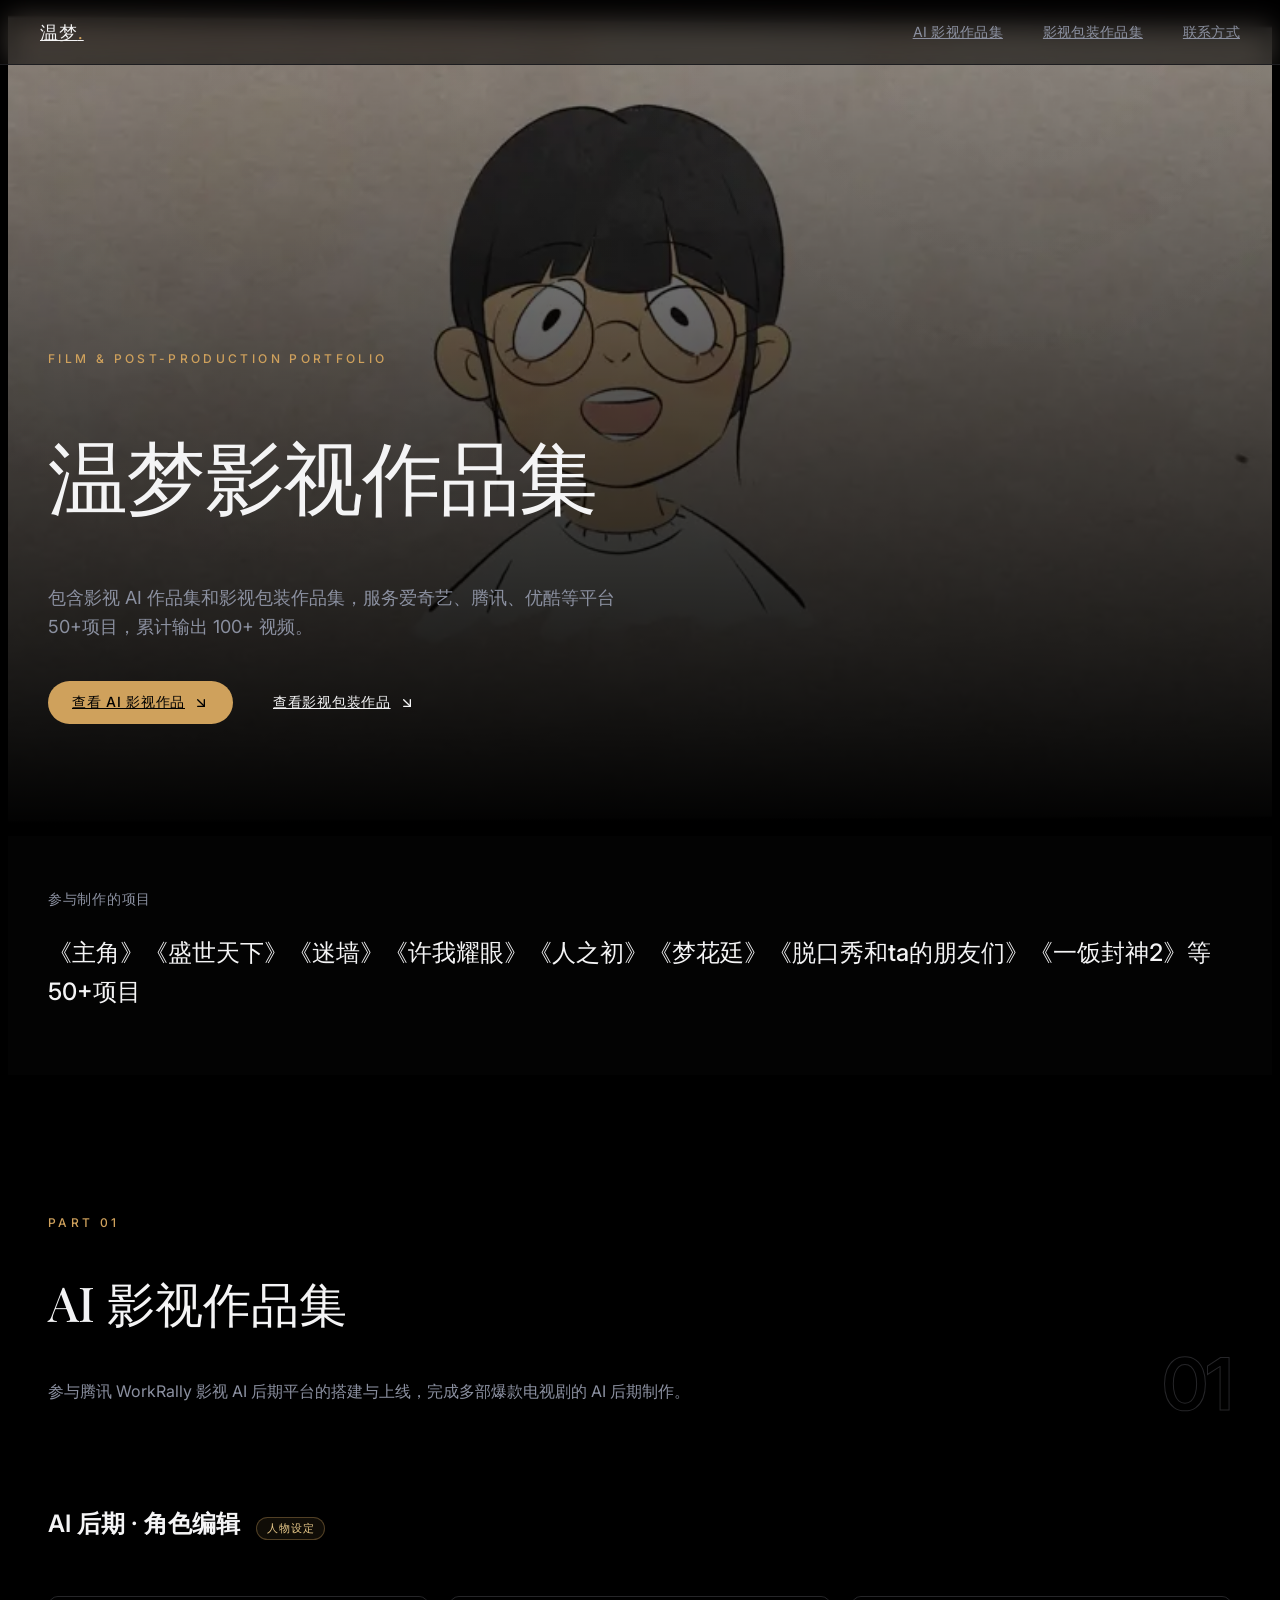
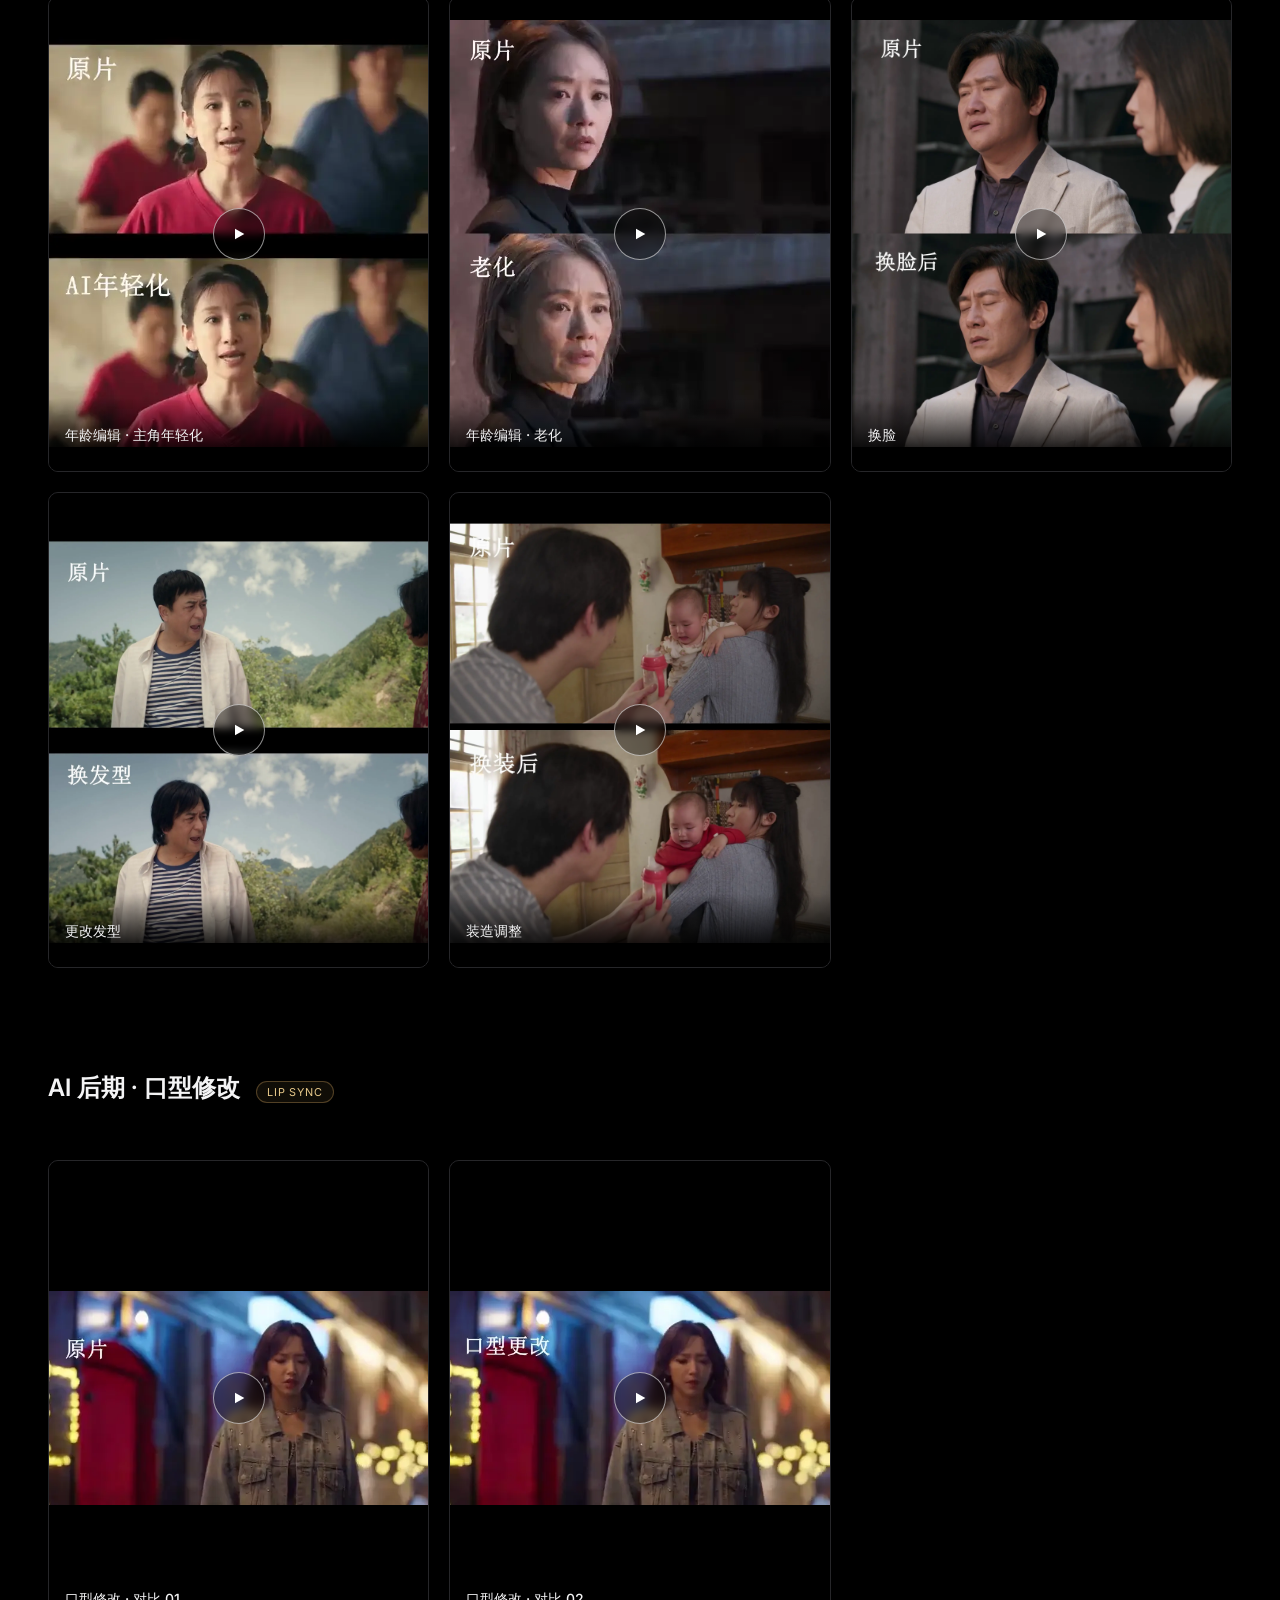
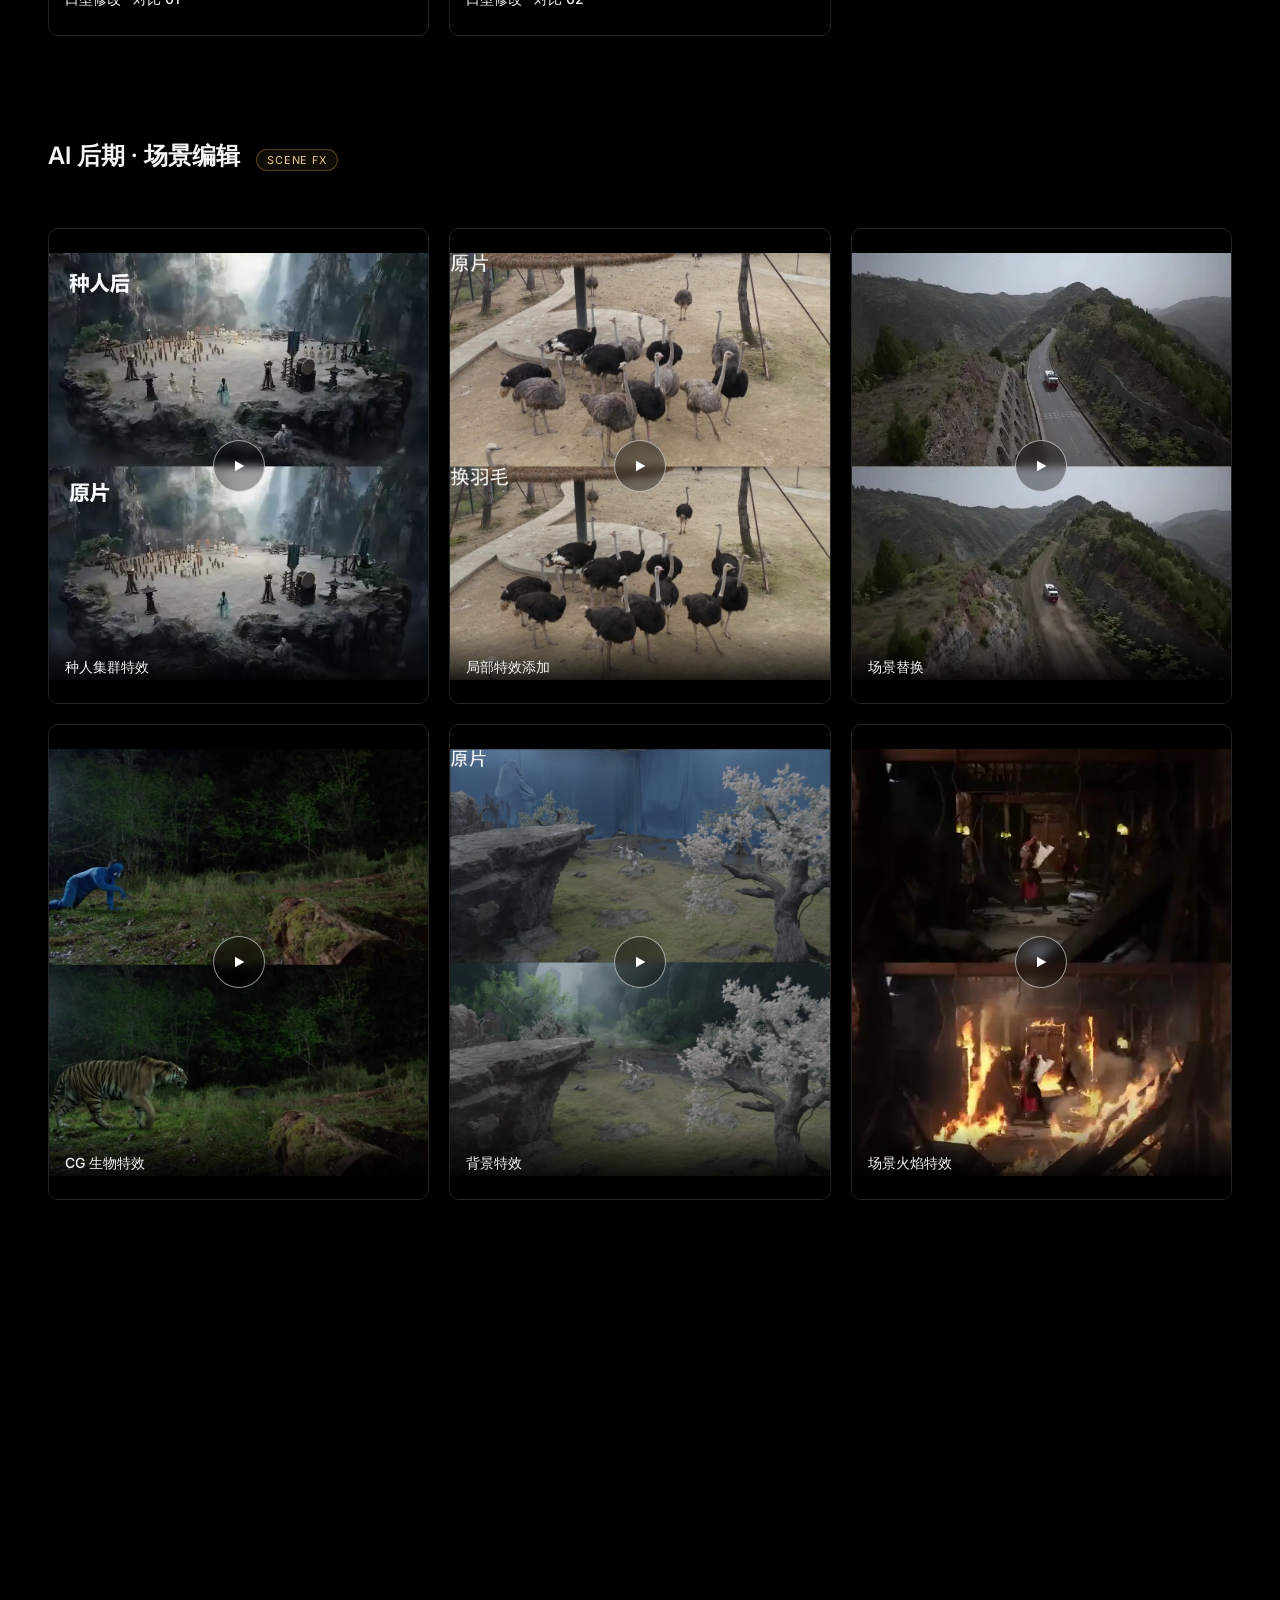
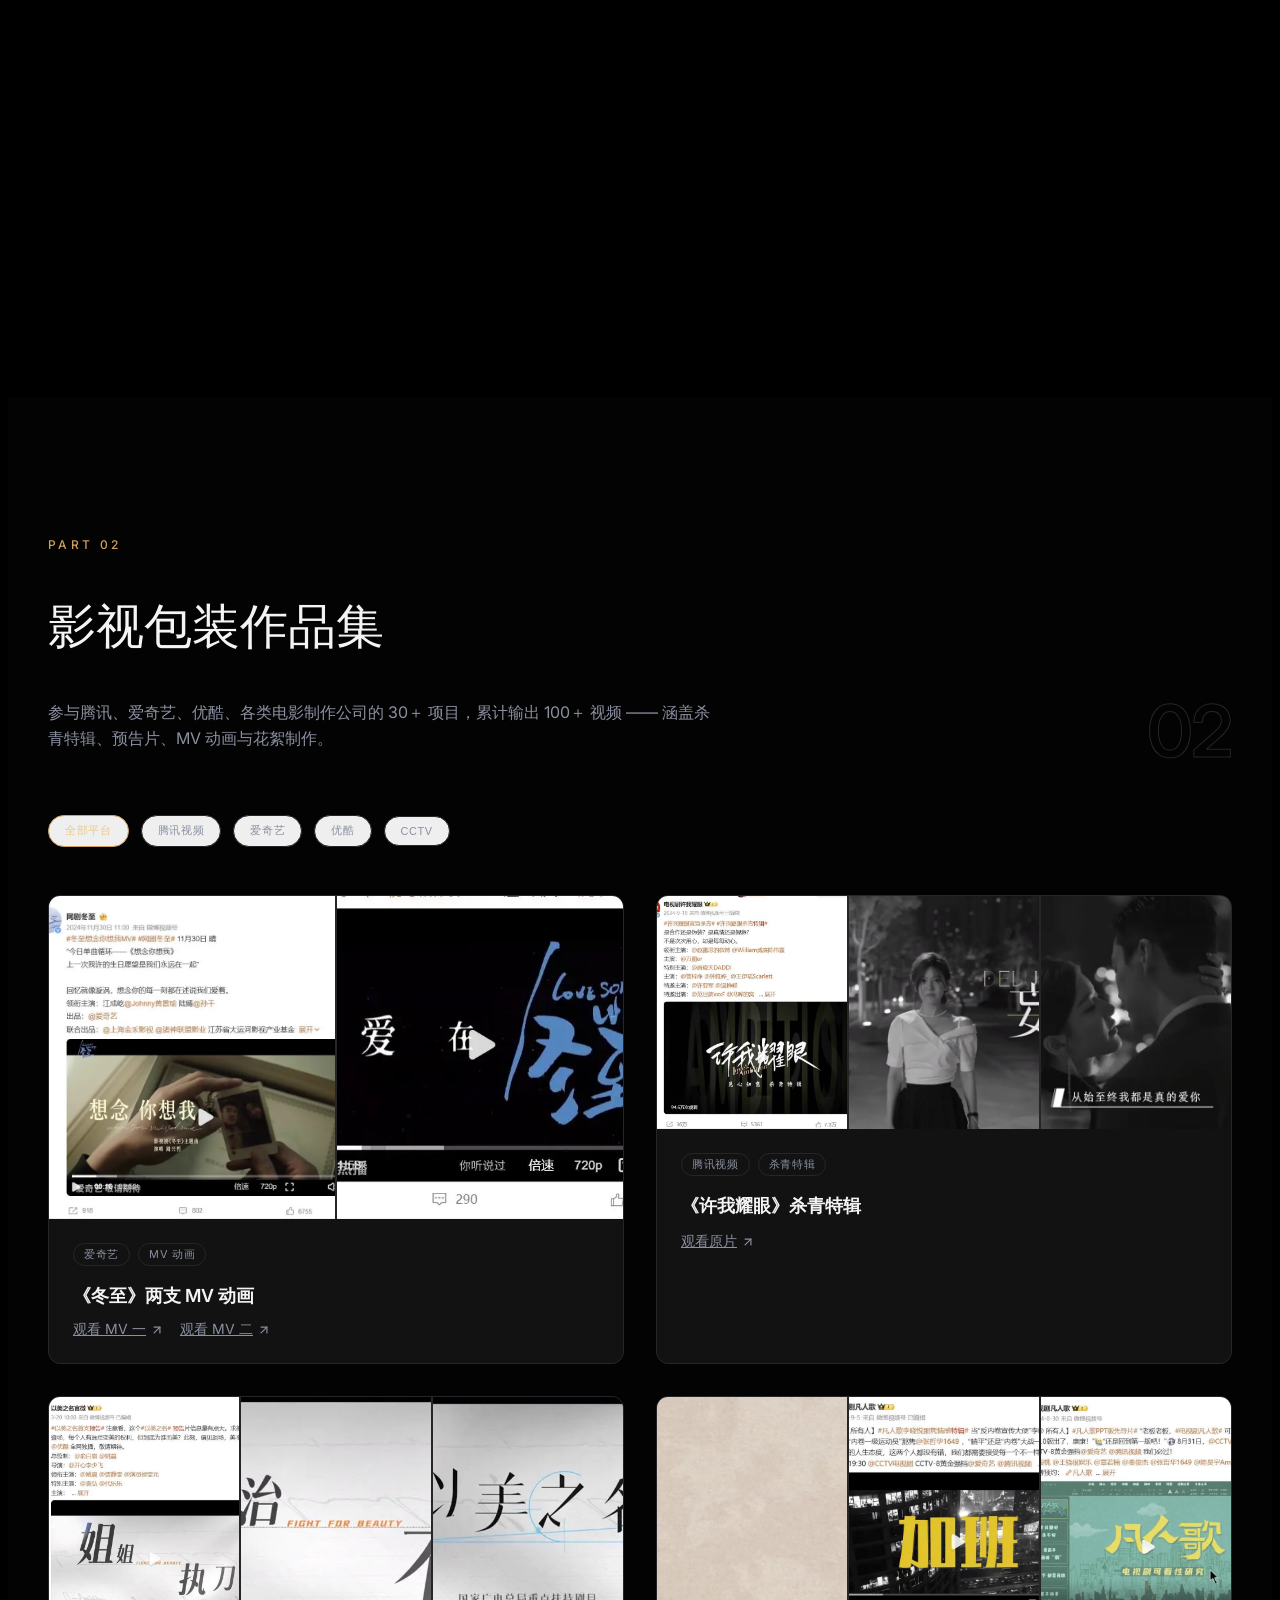
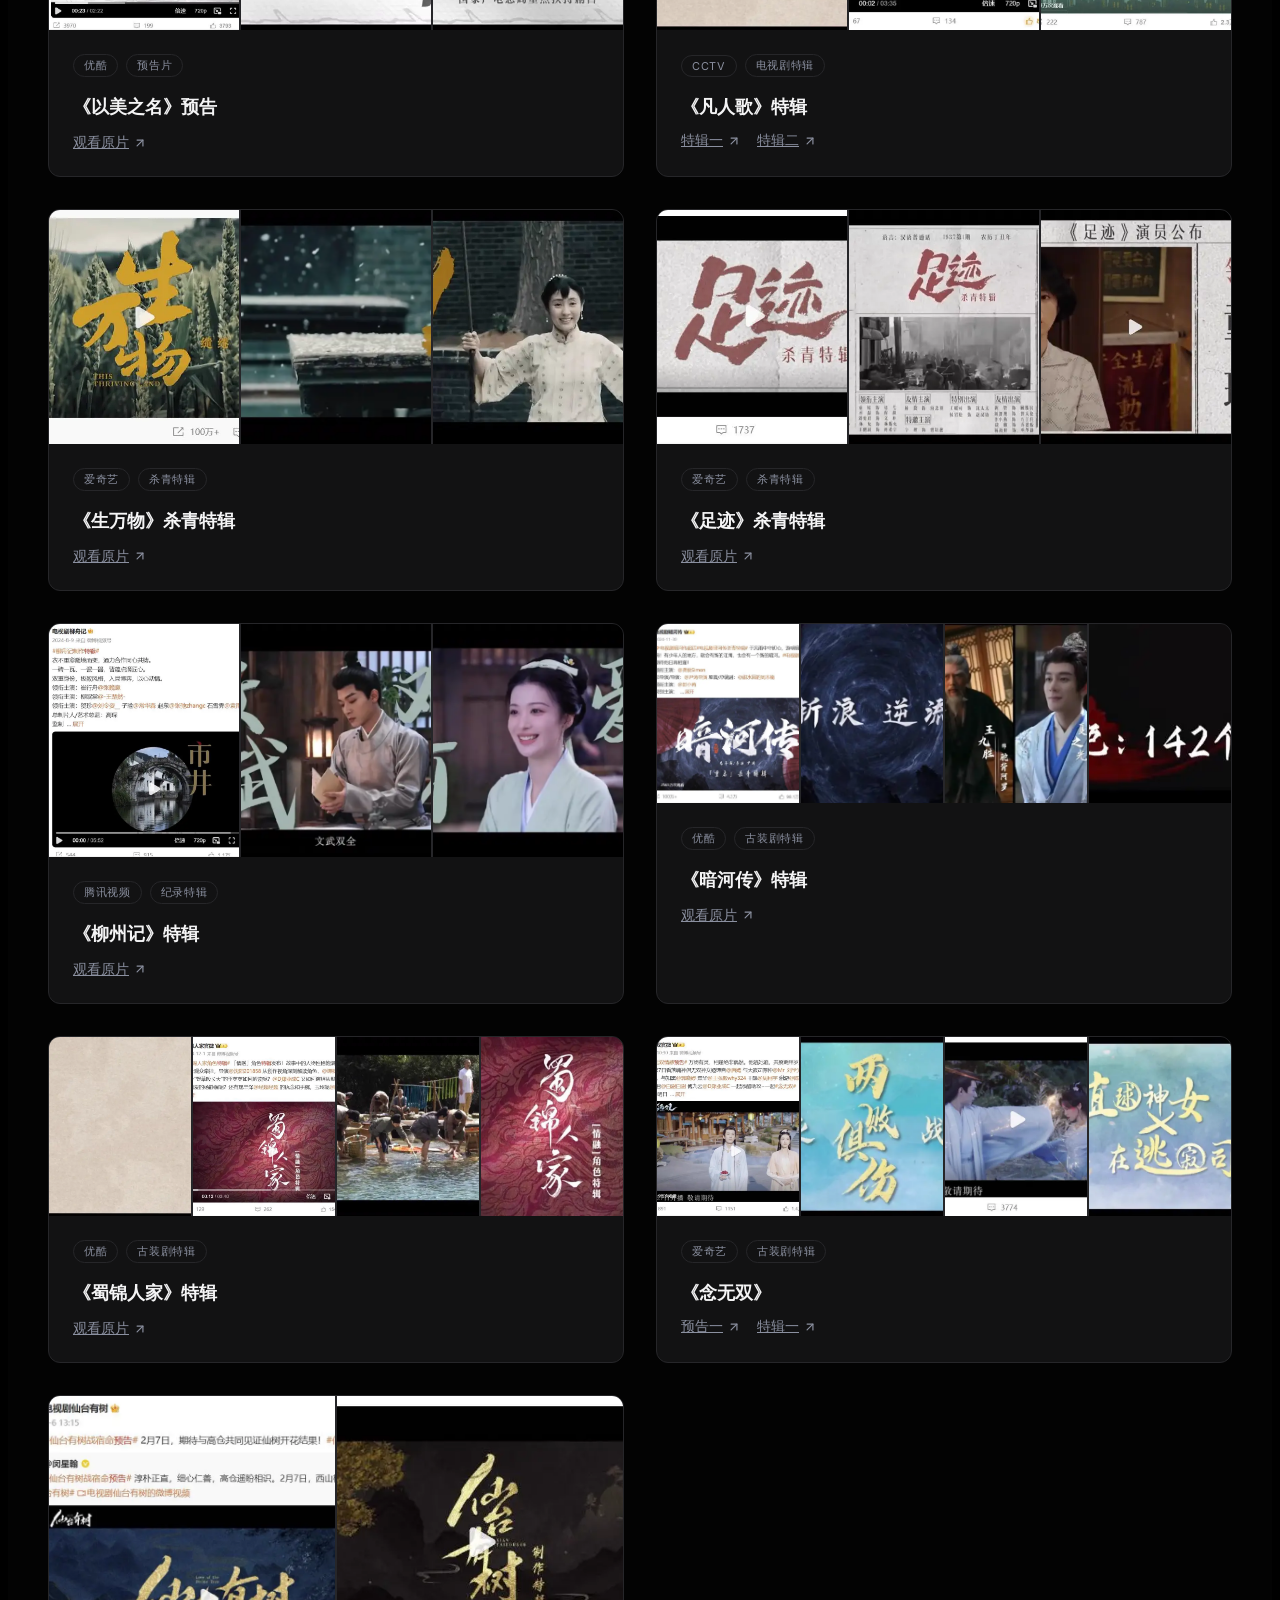
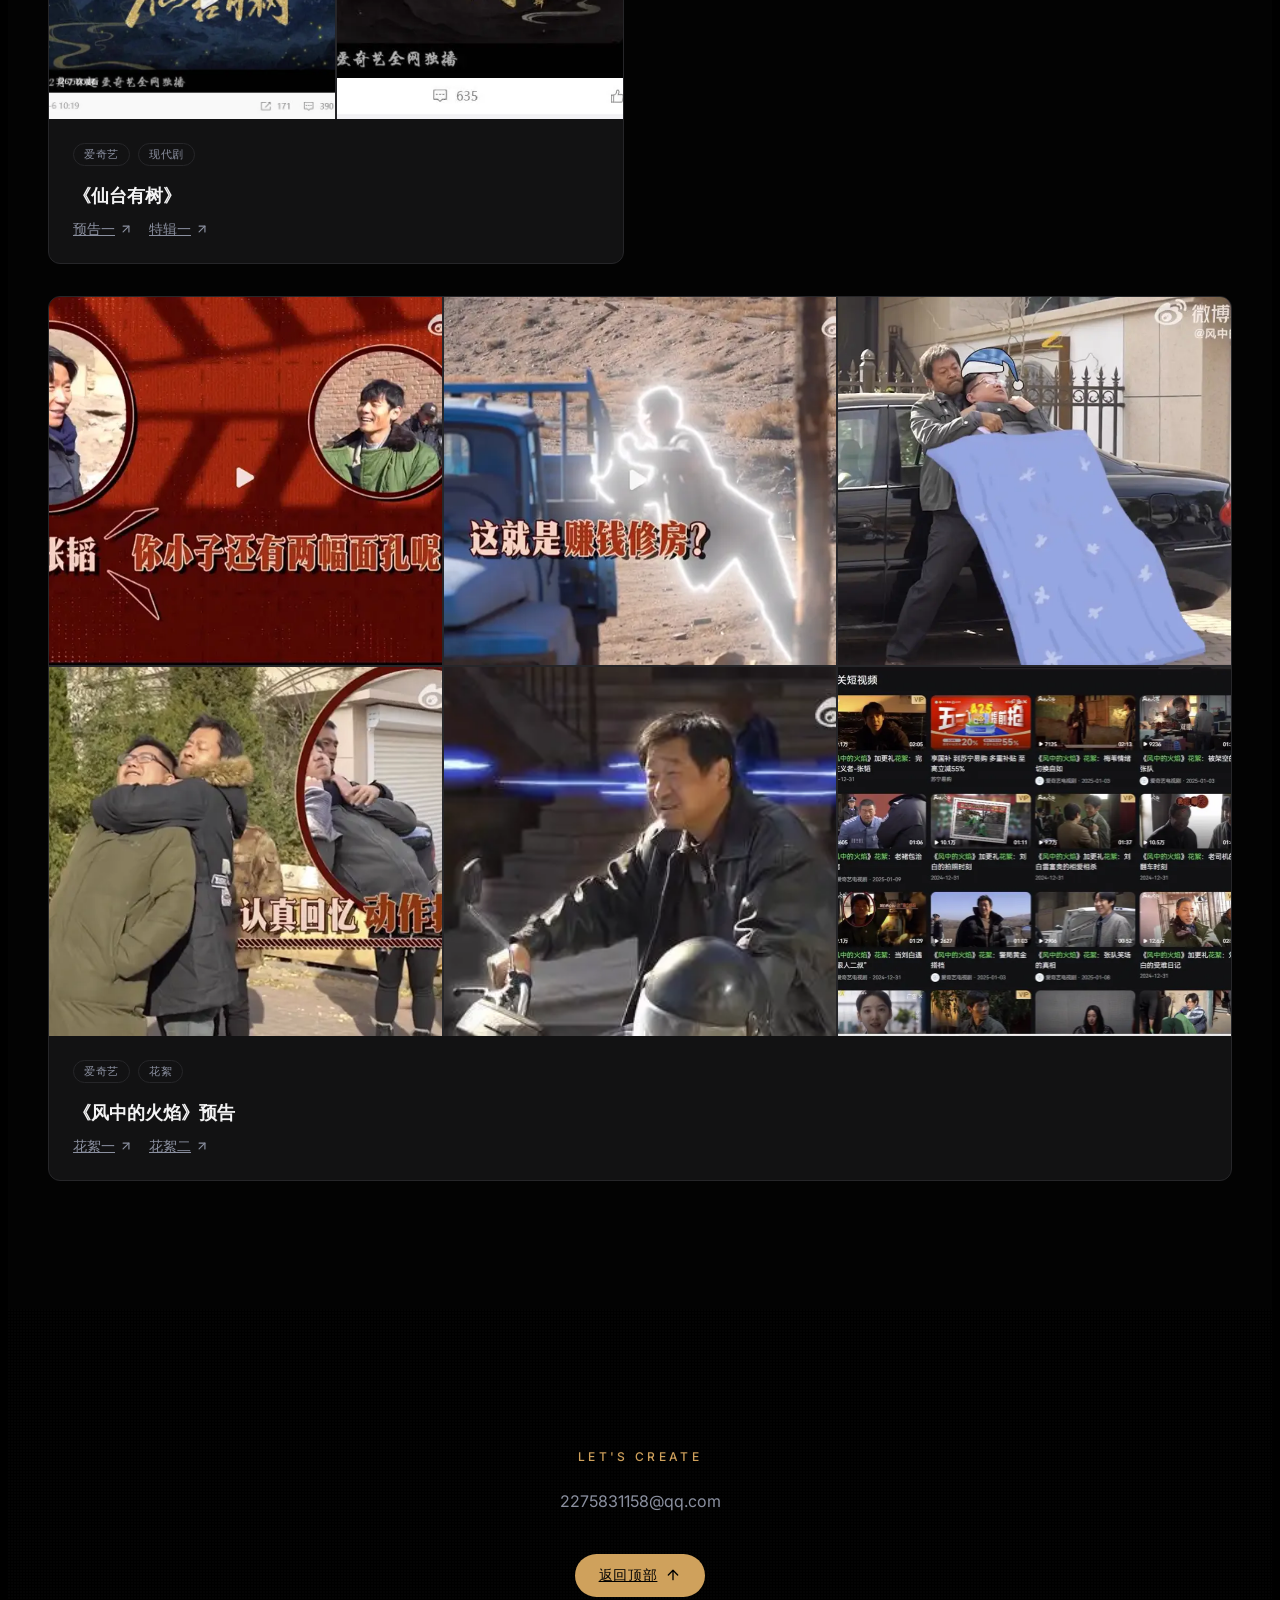
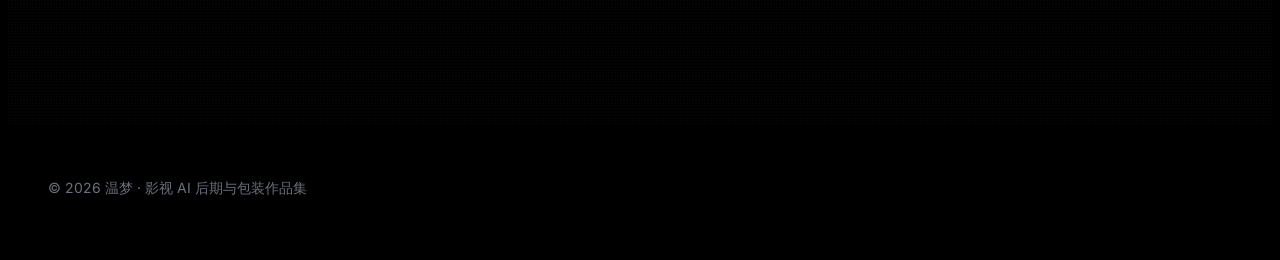
==== commit ead8c3d6: "Fix 一饭封神2 typo" ====
--- a/index.html
+++ b/index.html
@@ -68,7 +68,7 @@
         <div class="max-w-7xl mx-auto px-6 md:px-10 py-10">
           <p class="text-sm text-ink-muted tracking-wide mb-4">参与制作的项目</p>
           <p class="text-lg md:text-2xl font-medium text-ink leading-relaxed">
-            《主角》《盛世天下》《迷墙》《许我耀眼》《人之初》《梦花廷》《脱口秀和ta的朋友们》《一饭风神2》等50+项目
+            《主角》《盛世天下》《迷墙》《许我耀眼》《人之初》《梦花廷》《脱口秀和ta的朋友们》《一饭封神2》等50+项目
           </p>
         </div>
       </section>
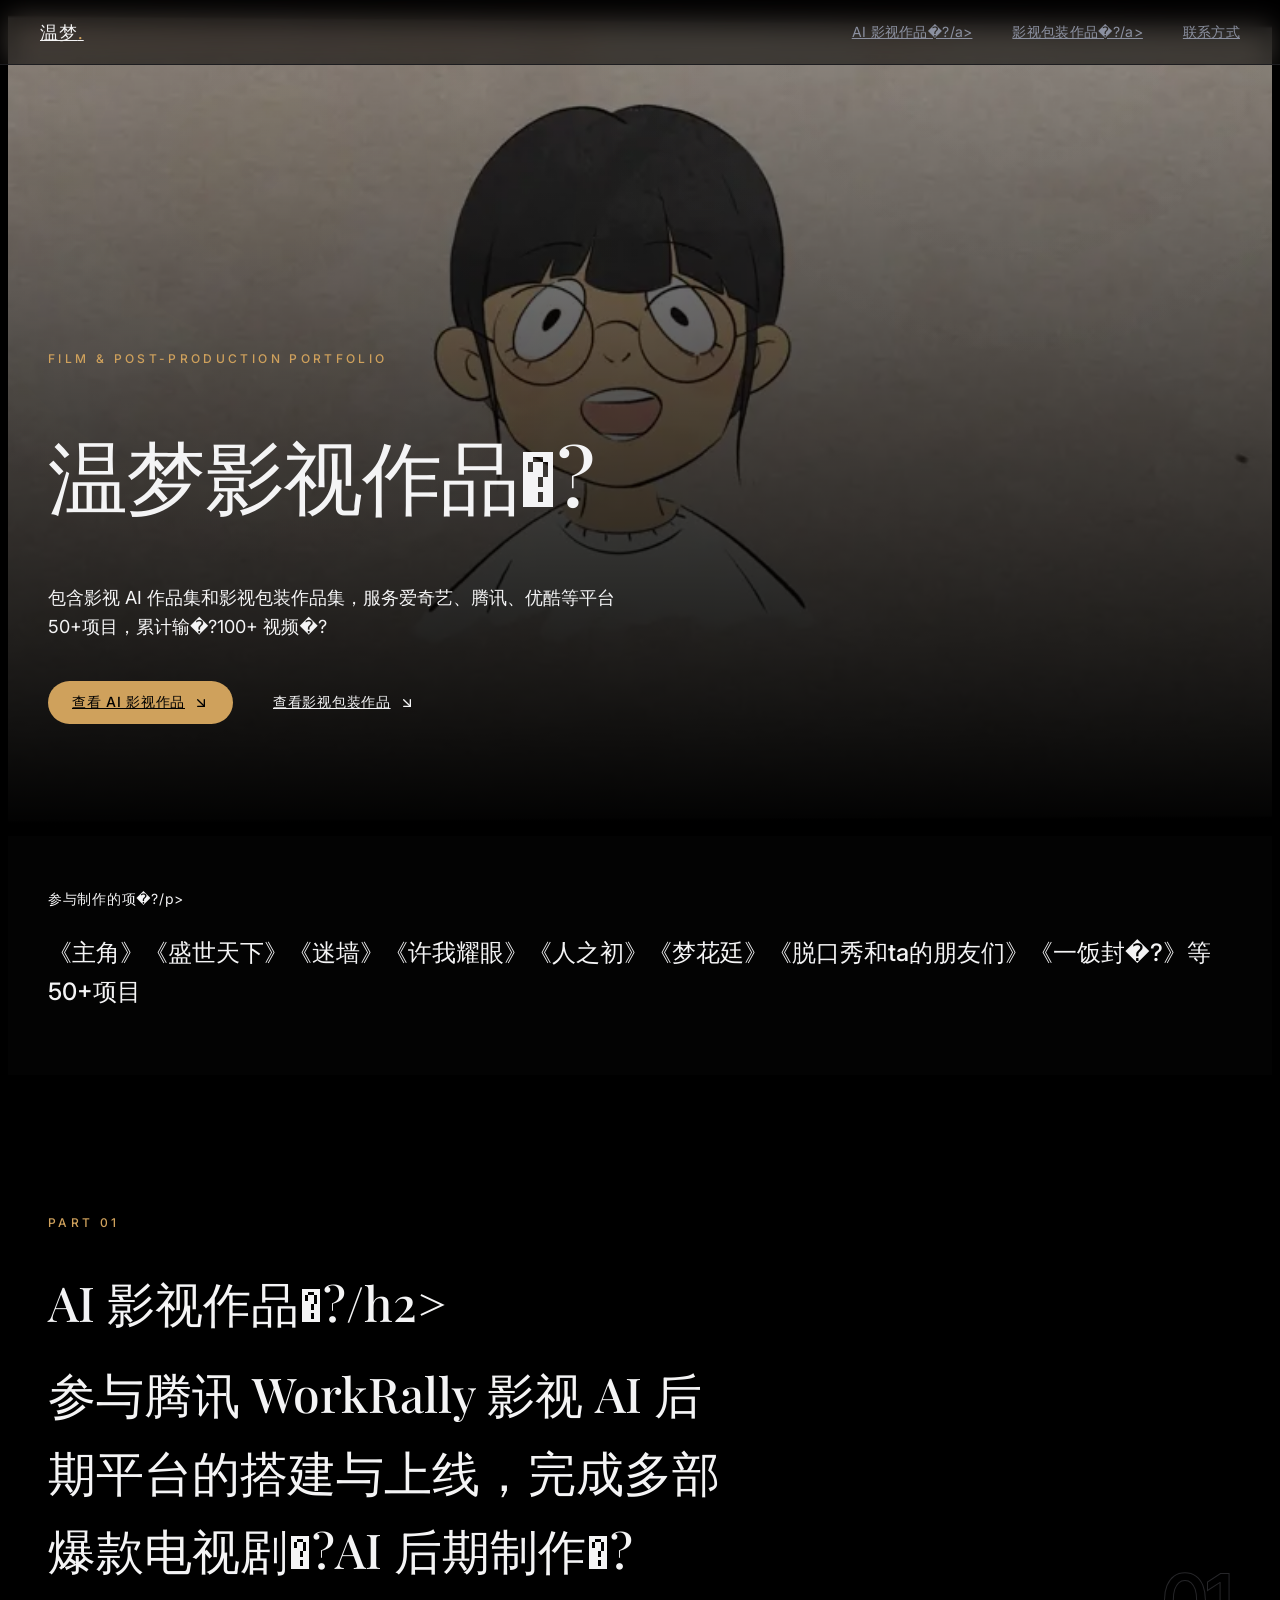
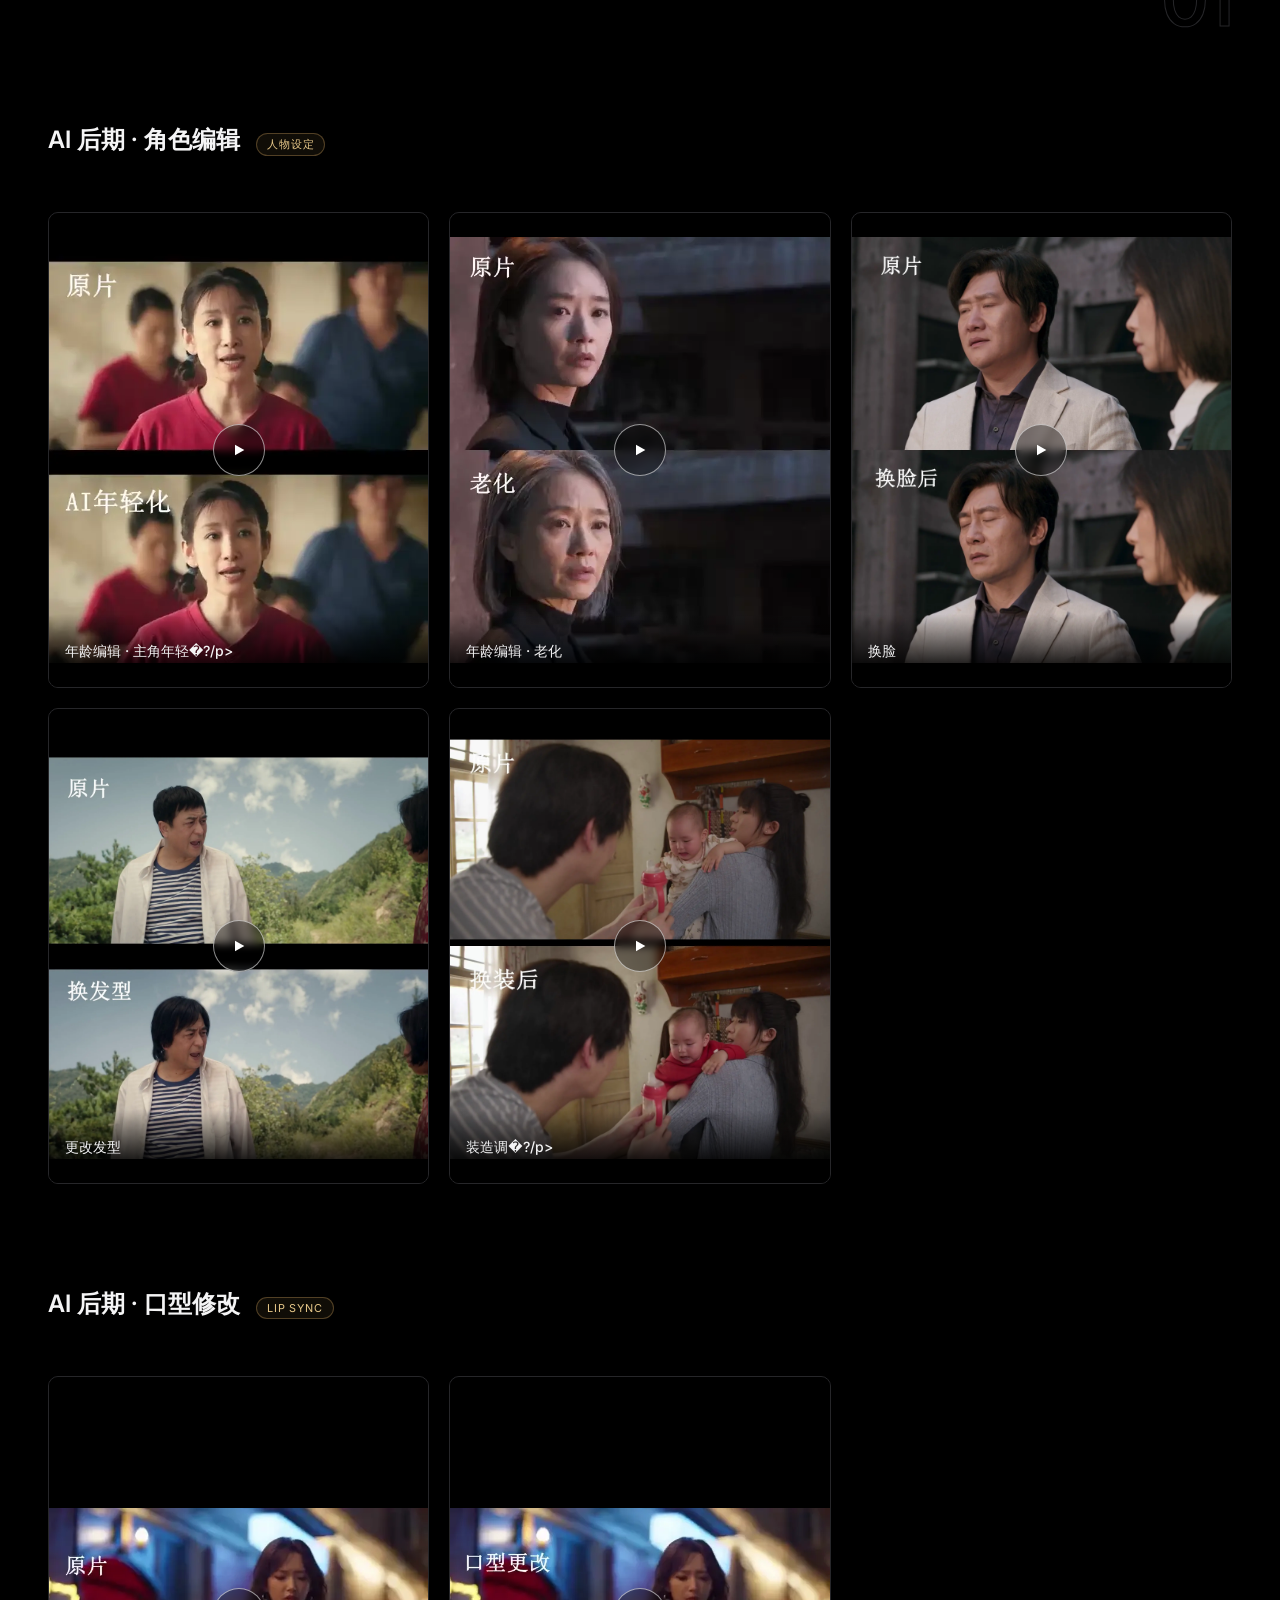
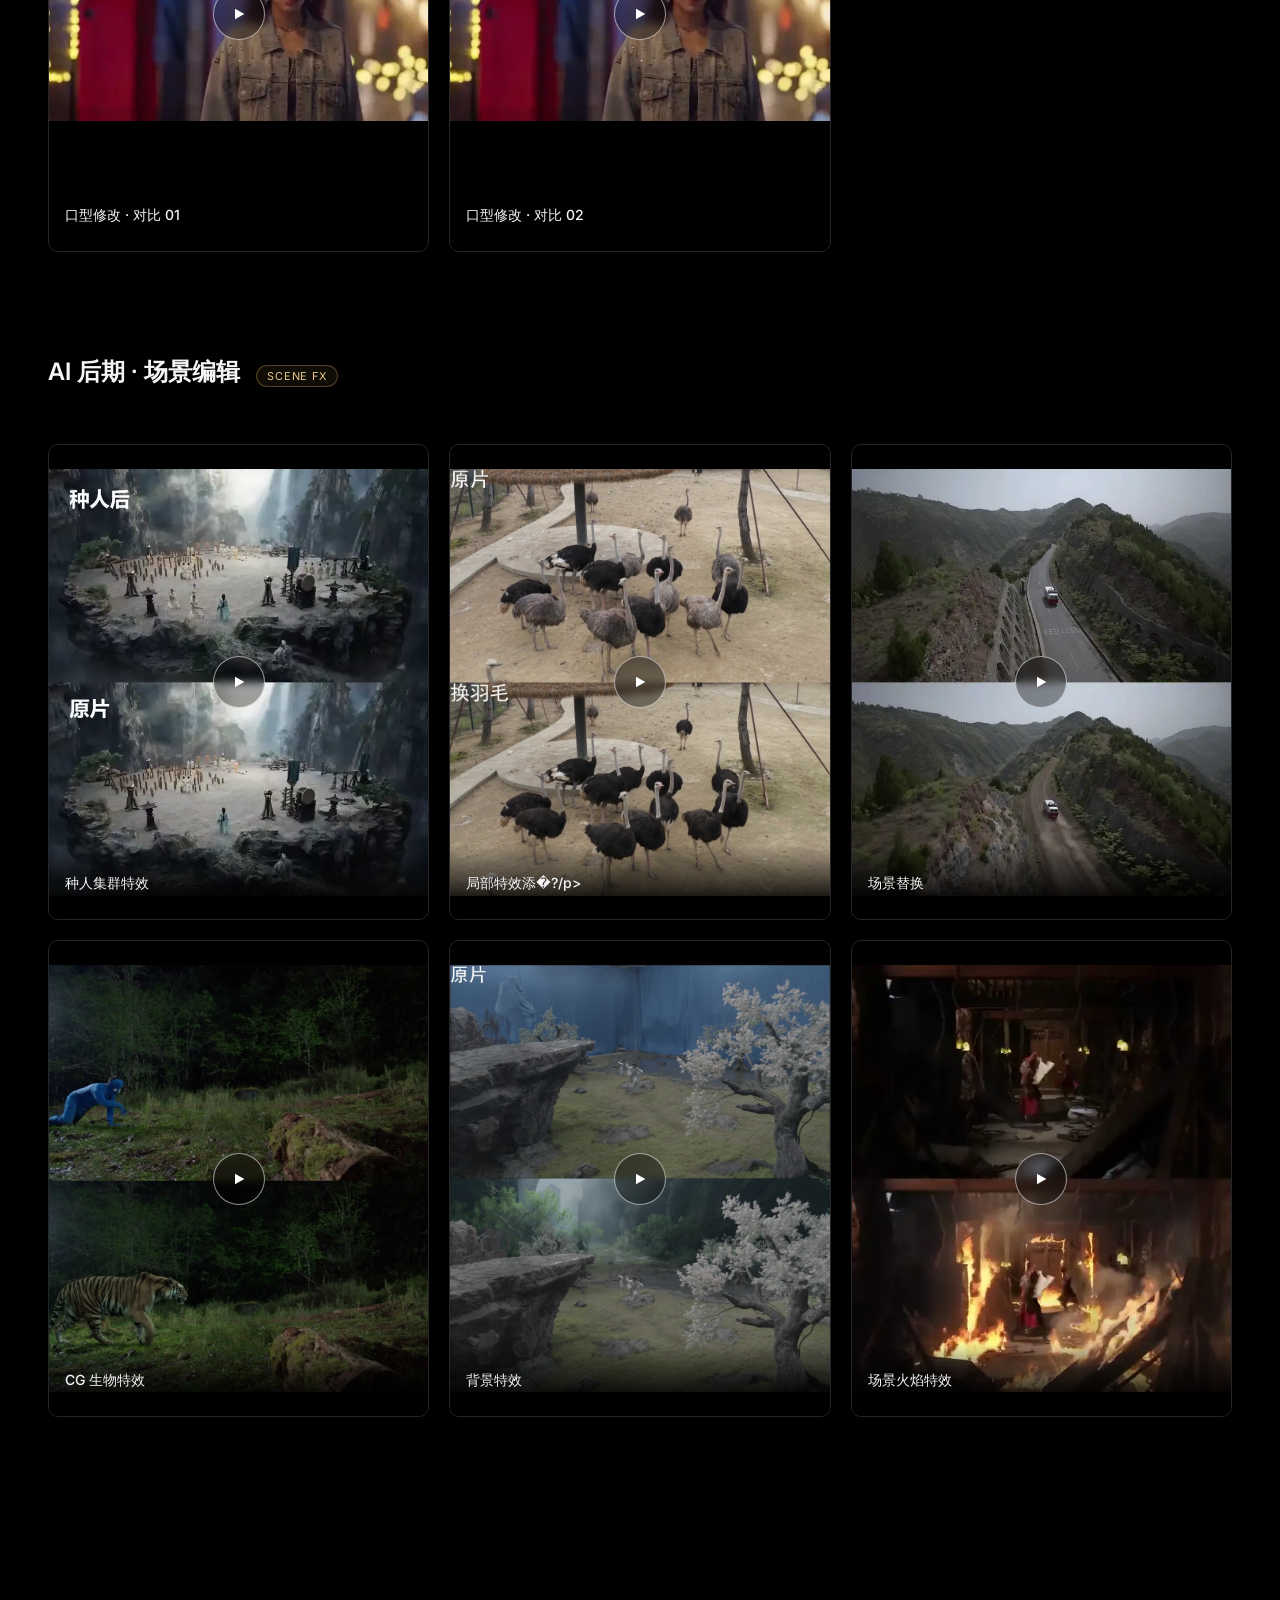
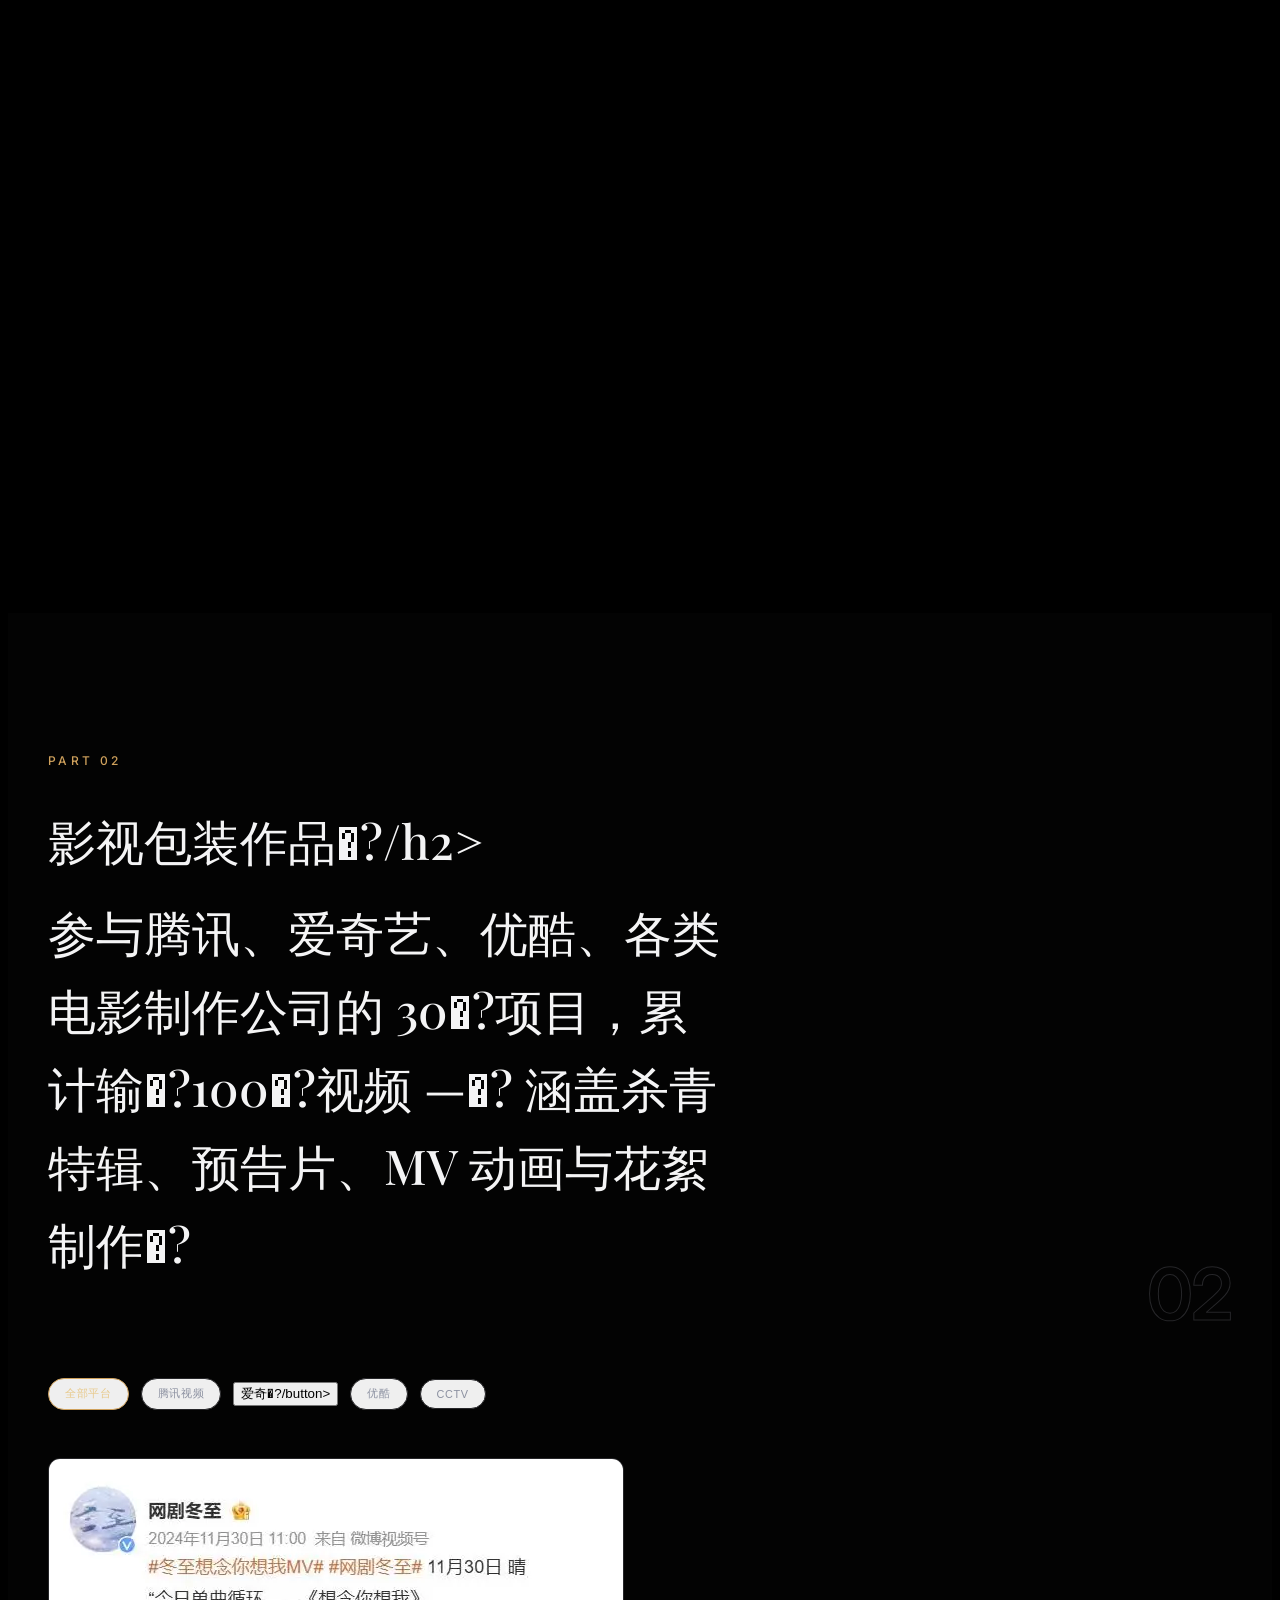
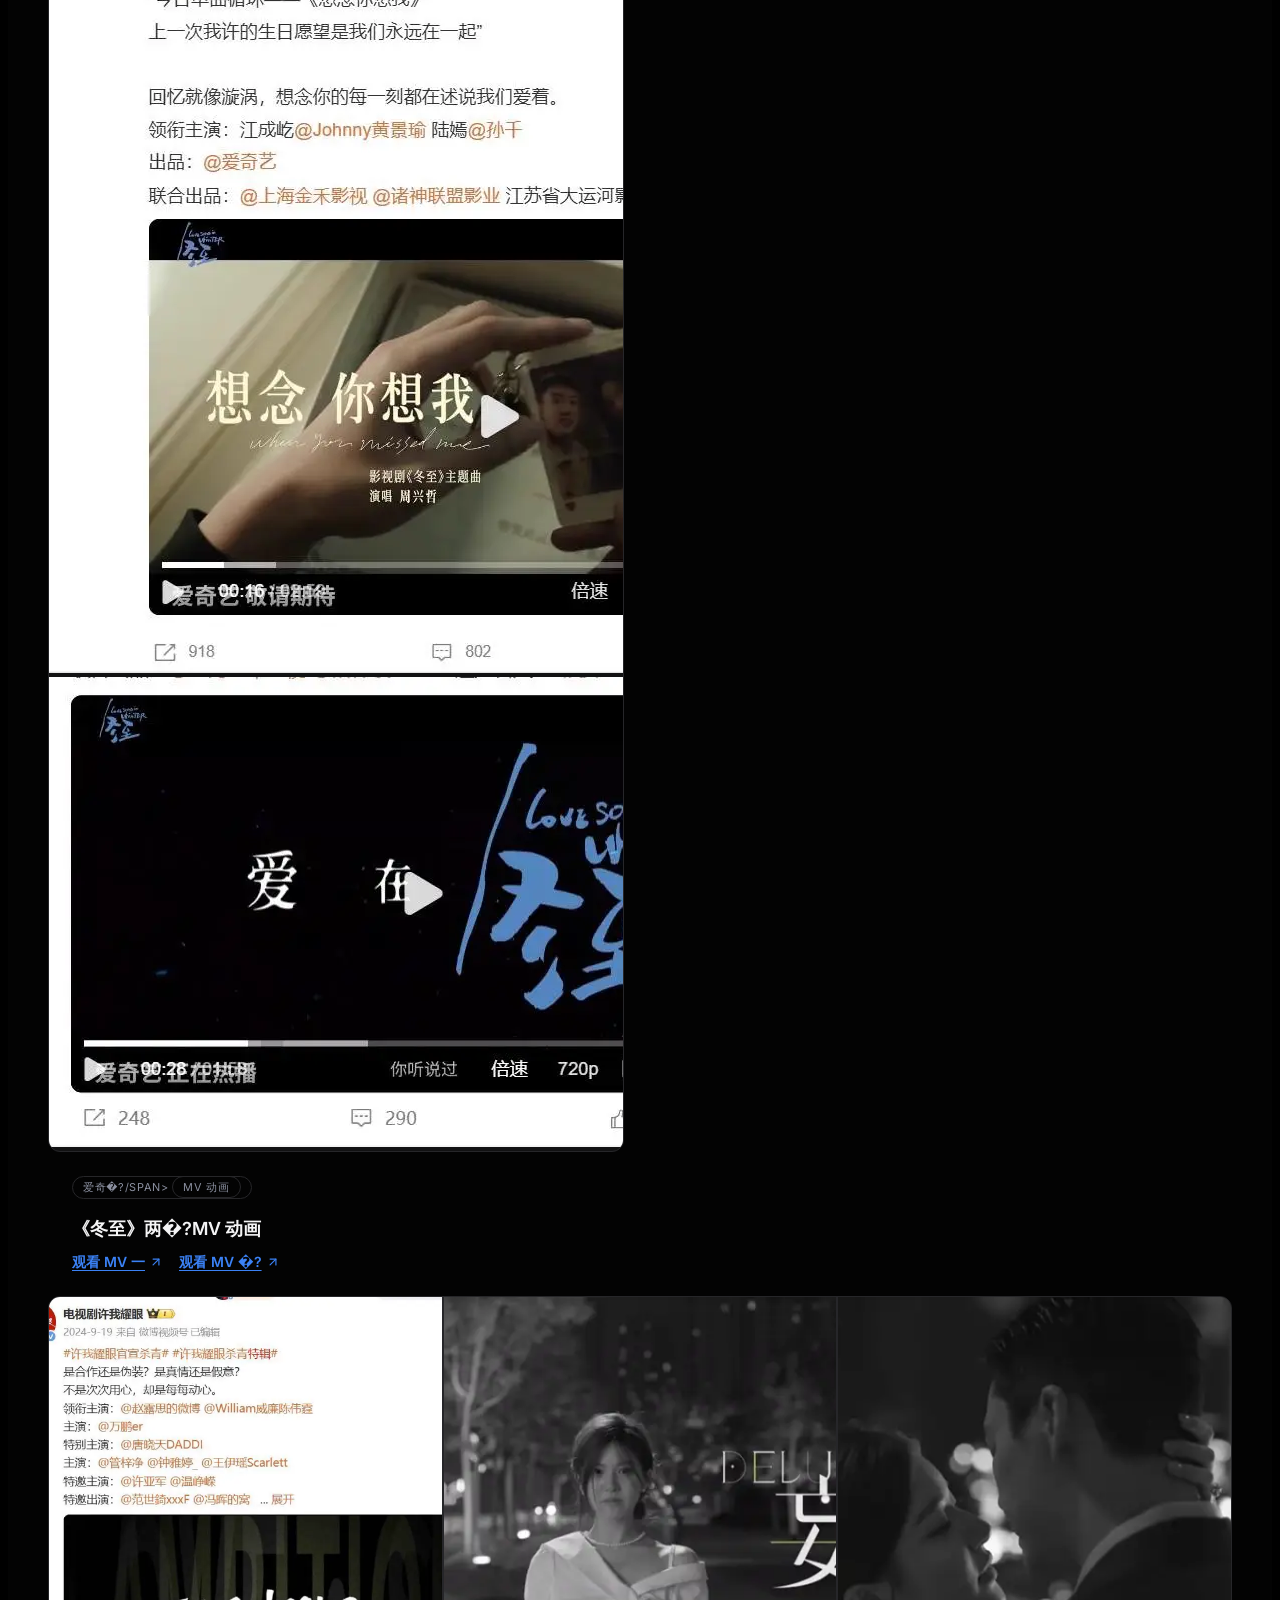
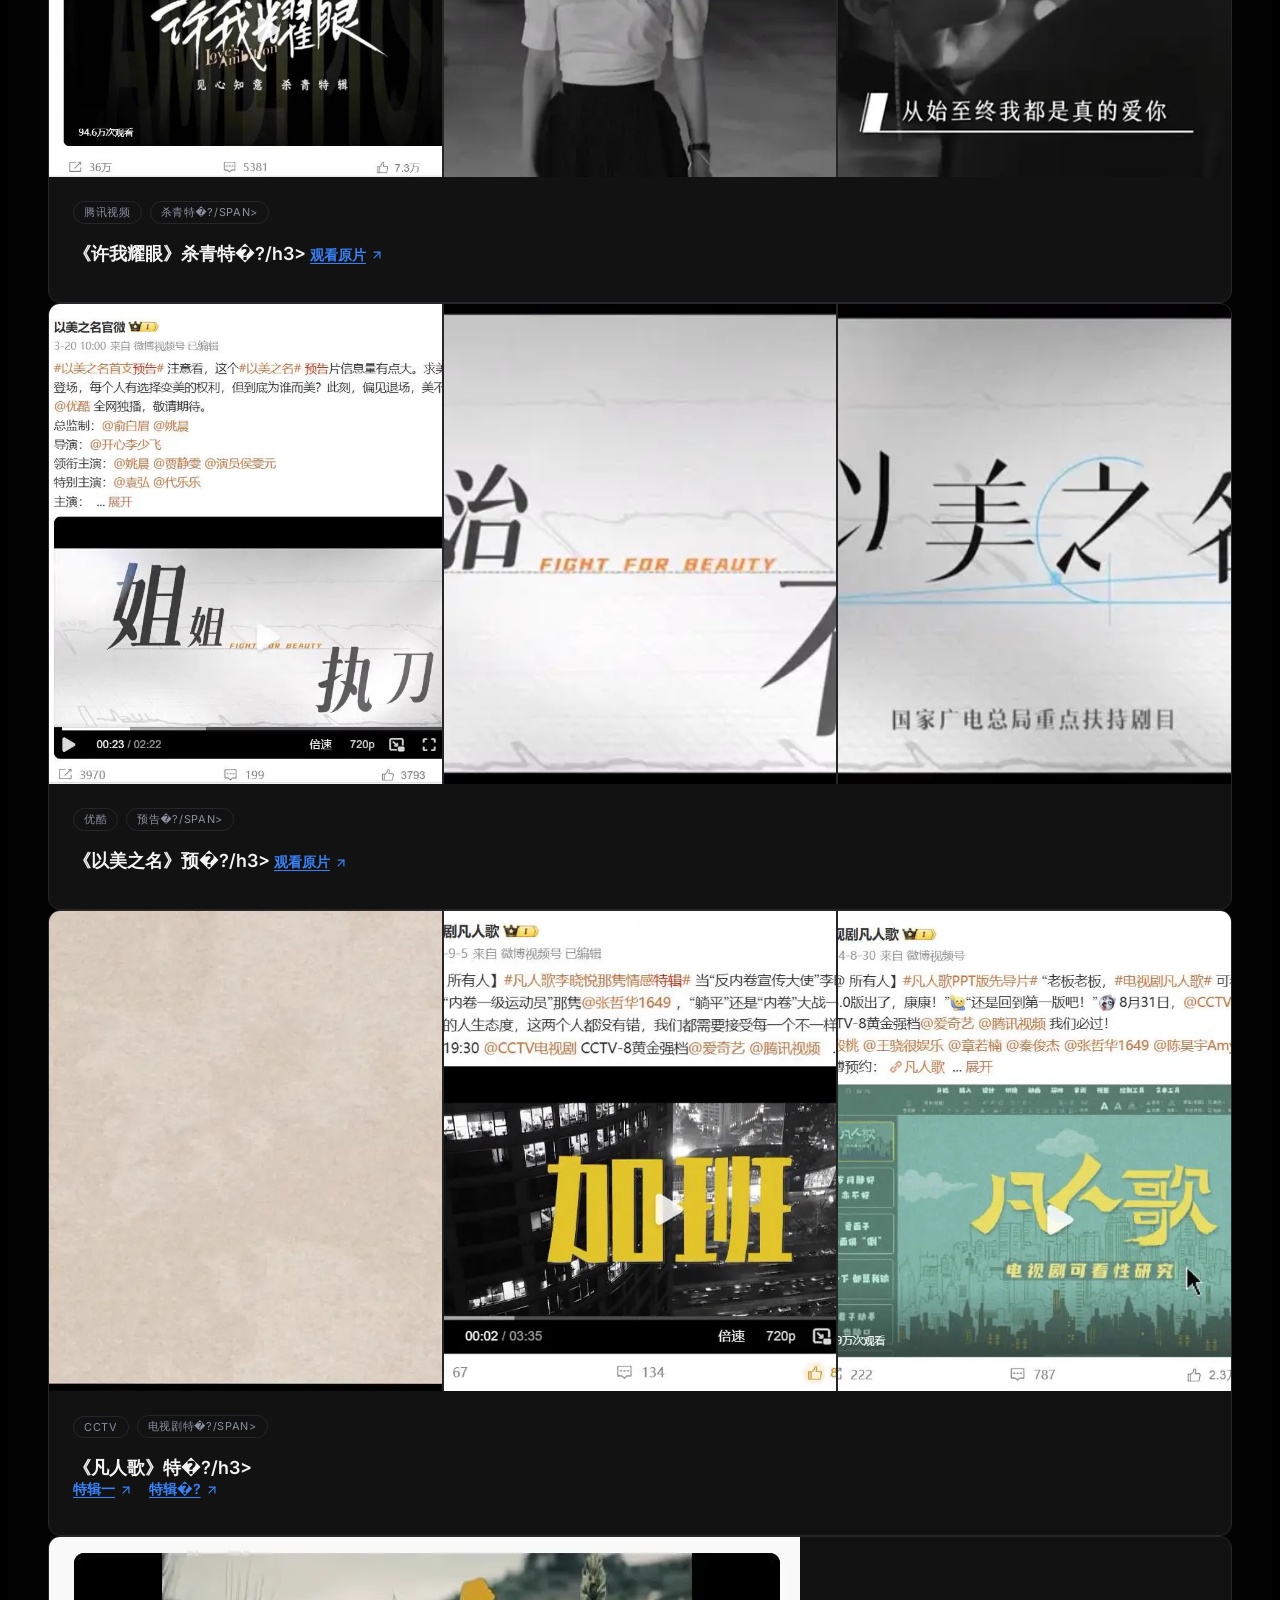
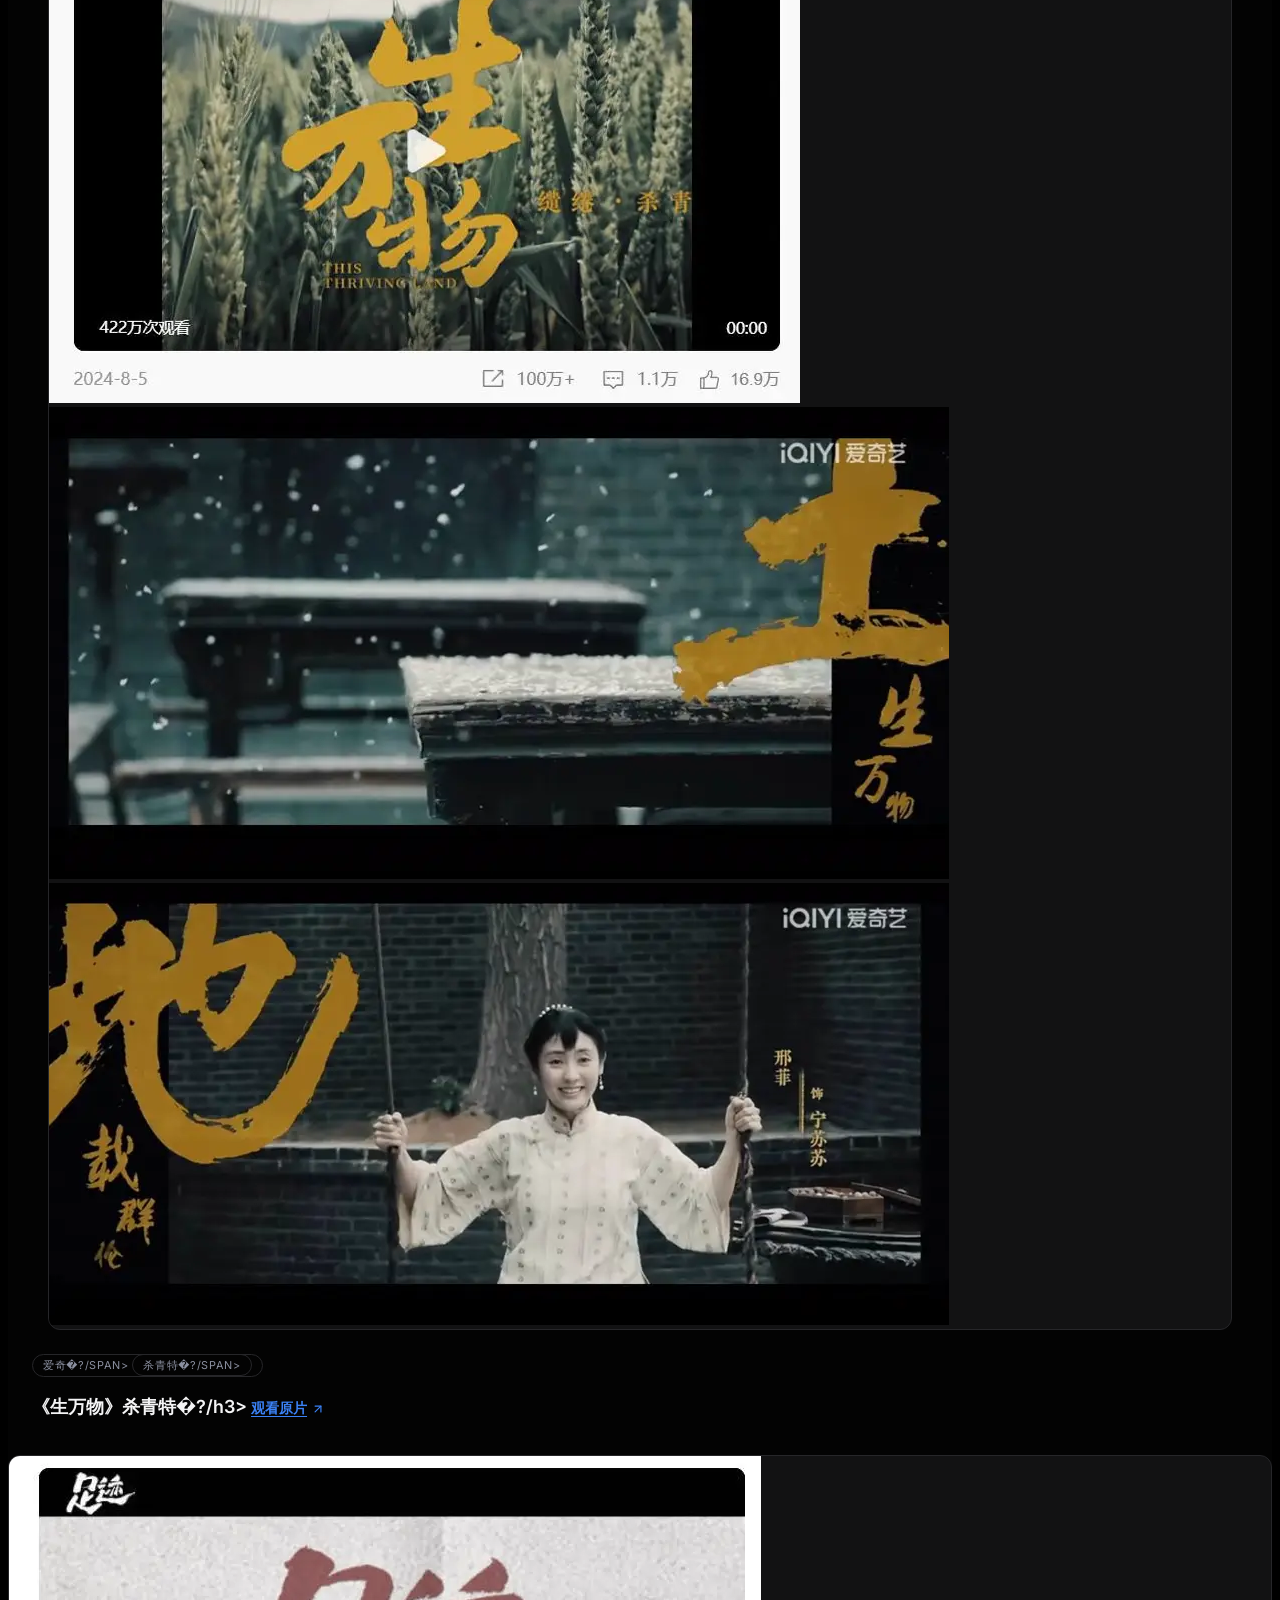
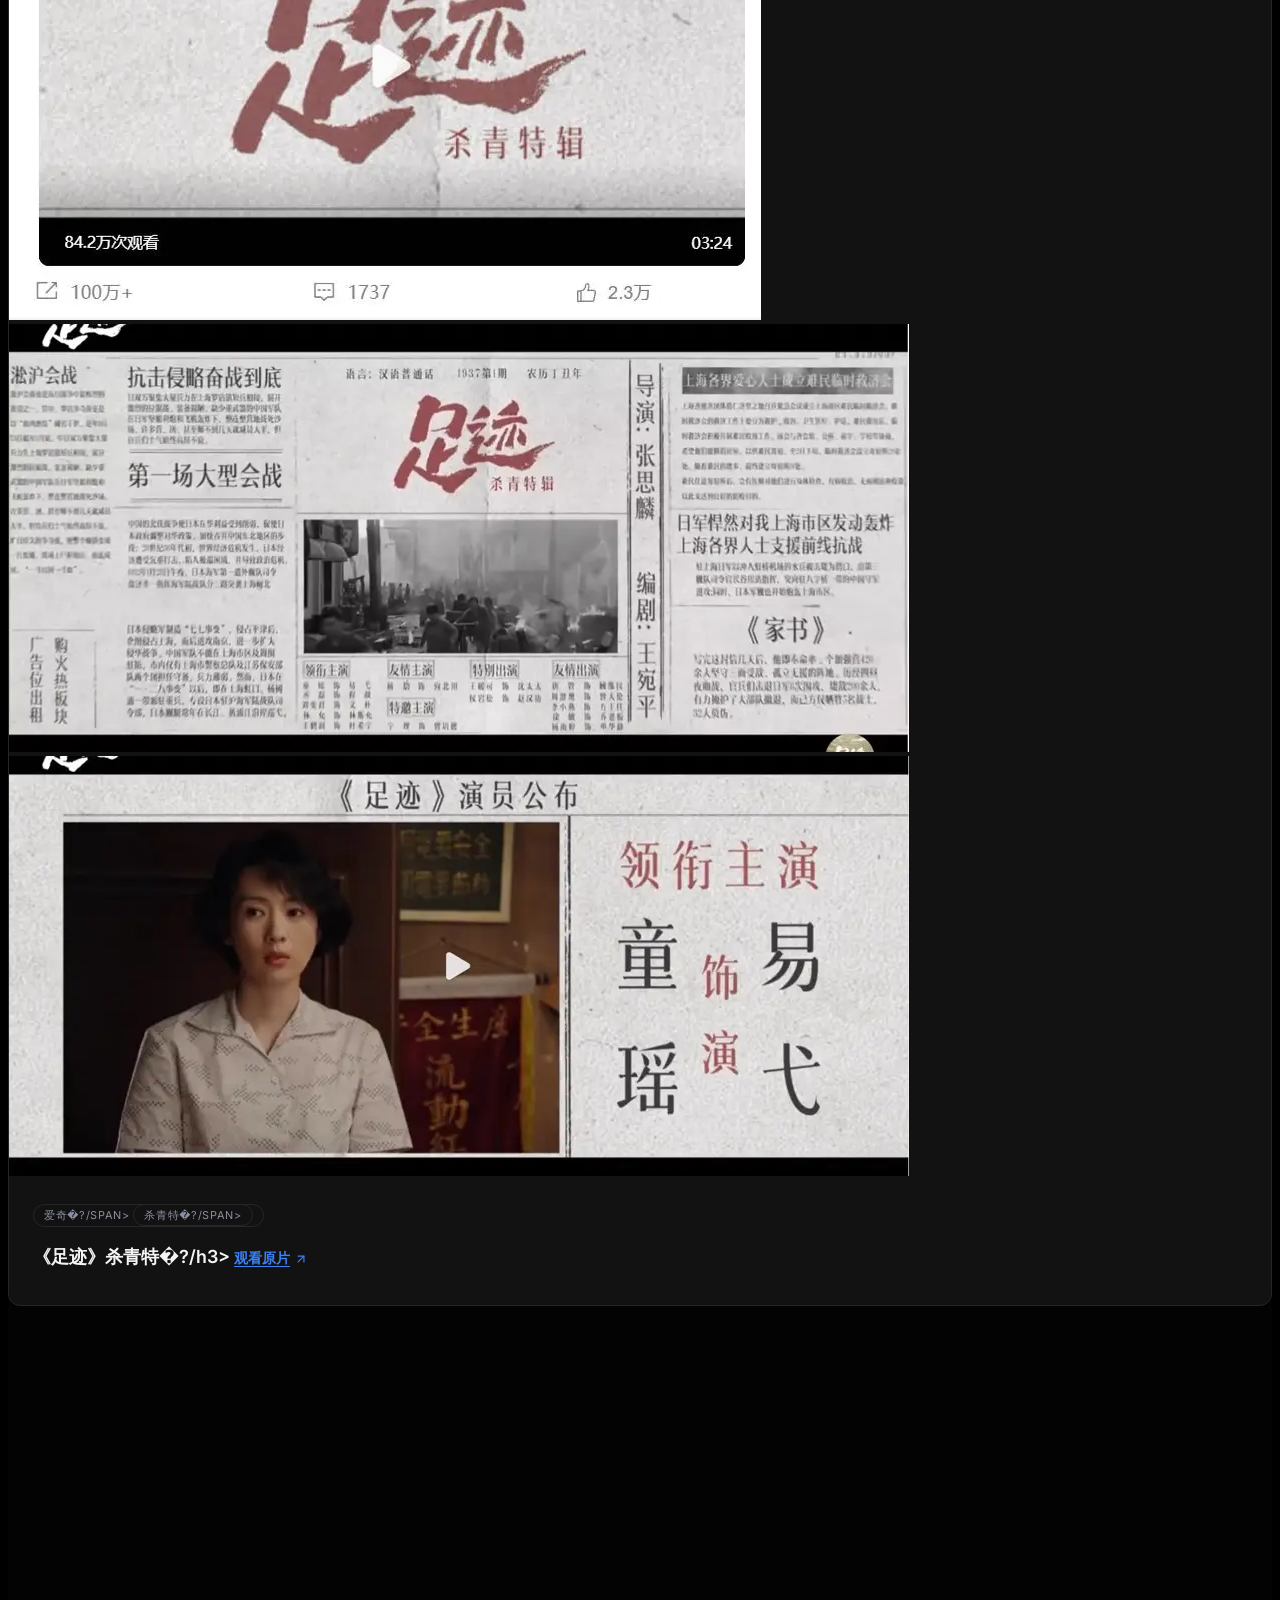
==== commit e04194b2: "Make project jump links obvious blue" ====
--- a/index.html
+++ b/index.html
@@ -3,8 +3,8 @@
   <head>
     <meta charset="utf-8" />
     <meta name="viewport" content="width=device-width, initial-scale=1" />
-    <title>温梦 · 影视作品集 | AI 后期 &amp; 影视包装</title>
-    <meta name="description" content="温梦影视项目作品集：AI 影视后期制作与影视包装设计，涵盖腾讯、爱奇艺、优酷等平台30+项目、100+视频产出。" />
+    <title>温梦 · 影视作品�?| AI 后期 &amp; 影视包装</title>
+    <meta name="description" content="温梦影视项目作品集：AI 影视后期制作与影视包装设计，涵盖腾讯、爱奇艺、优酷等平台30+项目�?00+视频产出�? />
 
     <link rel="preconnect" href="https://fonts.googleapis.com" />
     <link rel="preconnect" href="https://fonts.gstatic.com" crossorigin />
@@ -23,17 +23,17 @@
           <span id="ed-brand">温梦<span class="text-accent">.</span></span>
         </a>
         <nav class="hidden md:flex items-center gap-10 text-sm">
-          <a href="#ai-film" class="nav-link" id="ed-nav-1">AI 影视作品集</a>
-          <a href="#packaging" class="nav-link" id="ed-nav-2">影视包装作品集</a>
+          <a href="#ai-film" class="nav-link" id="ed-nav-1">AI 影视作品�?/a>
+          <a href="#packaging" class="nav-link" id="ed-nav-2">影视包装作品�?/a>
           <a href="#contact" class="nav-link" id="ed-nav-3">联系方式</a>
         </nav>
-        <button id="nav-toggle" class="md:hidden text-ink-muted" aria-label="打开菜单">
+        <button id="nav-toggle" class="md:hidden" aria-label="打开菜单">
           <svg viewBox="0 0 24 24" fill="none" stroke="currentColor" stroke-width="2" stroke-linecap="round" stroke-linejoin="round" class="w-6 h-6"><line x1="4" y1="6" x2="20" y2="6"/><line x1="4" y1="12" x2="20" y2="12"/><line x1="4" y1="18" x2="20" y2="18"/></svg>
         </button>
       </div>
       <div id="mobile-menu" class="hidden md:hidden border-t border-hairline-soft bg-black/90 px-6 py-4 space-y-4">
-        <a href="#ai-film" class="block nav-link" id="ed-mnav-1">AI 影视作品集</a>
-        <a href="#packaging" class="block nav-link" id="ed-mnav-2">影视包装作品集</a>
+        <a href="#ai-film" class="block nav-link" id="ed-mnav-1">AI 影视作品�?/a>
+        <a href="#packaging" class="block nav-link" id="ed-mnav-2">影视包装作品�?/a>
         <a href="#contact" class="block nav-link" id="ed-mnav-3">联系方式</a>
       </div>
     </header>
@@ -45,11 +45,9 @@
         <div class="relative z-10 max-w-7xl mx-auto px-6 md:px-10 pb-20 md:pb-28 w-full">
           <p class="eyebrow mb-6 reveal" id="ed-hero-eyebrow">Film &amp; Post-Production Portfolio</p>
           <h1 class="font-display text-[2.6rem] leading-[1.05] md:text-6xl lg:text-[5rem] font-medium tracking-tight text-ink max-w-4xl reveal reveal-delay-1" id="ed-hero-title">
-            温梦影视作品集
-          </h1>
-          <p class="mt-6 max-w-xl text-ink-muted text-base md:text-lg leading-relaxed reveal reveal-delay-2" id="ed-hero-desc">
-            包含影视 AI 作品集和影视包装作品集，服务爱奇艺、腾讯、优酷等平台 50+项目，累计输出 100+ 视频。
-          </p>
+            温梦影视作品�?          </h1>
+          <p class="mt-6 max-w-xl text-base md:text-lg leading-relaxed reveal reveal-delay-2" id="ed-hero-desc">
+            包含影视 AI 作品集和影视包装作品集，服务爱奇艺、腾讯、优酷等平台 50+项目，累计输�?100+ 视频�?          </p>
           <div class="mt-10 flex flex-wrap items-center gap-4 reveal reveal-delay-3">
             <a href="#ai-film" class="inline-flex items-center gap-2 px-6 py-3 rounded-full bg-accent text-black text-sm font-medium tracking-wide hover:bg-accent-soft transition-colors" id="ed-hero-btn-1">
               查看 AI 影视作品
@@ -66,9 +64,9 @@
       <!-- ============ PROJECTS BAR ============ -->
       <section class="border-y border-hairline-soft bg-canvas-soft">
         <div class="max-w-7xl mx-auto px-6 md:px-10 py-10">
-          <p class="text-sm text-ink-muted tracking-wide mb-4">参与制作的项目</p>
+          <p class="text-sm tracking-wide mb-4">参与制作的项�?/p>
           <p class="text-lg md:text-2xl font-medium text-ink leading-relaxed">
-            《主角》《盛世天下》《迷墙》《许我耀眼》《人之初》《梦花廷》《脱口秀和ta的朋友们》《一饭封神2》等50+项目
+            《主角》《盛世天下》《迷墙》《许我耀眼》《人之初》《梦花廷》《脱口秀和ta的朋友们》《一饭封�?》等50+项目
           </p>
         </div>
       </section>
@@ -79,10 +77,9 @@
           <div class="flex items-end justify-between flex-wrap gap-6 mb-16">
             <div class="reveal">
               <p class="eyebrow mb-4" id="ed-aifilm-eyebrow">Part 01</p>
-              <h2 class="font-display text-4xl md:text-5xl font-medium text-ink" id="ed-aifilm-title">AI 影视作品集</h2>
-              <p class="mt-4 text-ink-muted max-w-2xl leading-relaxed" id="ed-aifilm-desc">
-                参与腾讯 WorkRally 影视 AI 后期平台的搭建与上线，完成多部爆款电视剧的 AI 后期制作。
-              </p>
+              <h2 class="font-display text-4xl md:text-5xl font-medium text-ink" id="ed-aifilm-title">AI 影视作品�?/h2>
+              <p class="mt-4 max-w-2xl leading-relaxed" id="ed-aifilm-desc">
+                参与腾讯 WorkRally 影视 AI 后期平台的搭建与上线，完成多部爆款电视剧�?AI 后期制作�?              </p>
             </div>
             <span class="cat-number hidden md:block">01</span>
           </div>
@@ -96,11 +93,11 @@
             <div class="grid grid-cols-2 md:grid-cols-3 gap-4 md:gap-5">
               <div class="media-card reveal" data-video>
                 <div class="thumb-wrap">
-                  <img class="poster" src="./assets/images/poster-char-age-young.webp" alt="年龄编辑-主角年轻化" loading="lazy" />
+                  <img class="poster" src="./assets/images/poster-char-age-young.webp" alt="年龄编辑-主角年轻�? loading="lazy" />
                   <video muted playsinline preload="none" src="./assets/videos/char-age-young.mp4"></video>
                   <div class="play-badge"><span class="circle"><svg viewBox="0 0 24 24" fill="currentColor" stroke="none" class="w-4 h-4 text-white"><polygon points="6 4 20 12 6 20 6 4"/></svg></span></div>
                   <div class="card-caption">
-                    <p class="text-sm font-medium text-ink" id="ed-cap-1">年龄编辑 · 主角年轻化</p>
+                    <p class="text-sm font-medium text-ink" id="ed-cap-1">年龄编辑 · 主角年轻�?/p>
                   </div>
                 </div>
               </div>
@@ -136,11 +133,11 @@
               </div>
               <div class="media-card reveal reveal-delay-4" data-video>
                 <div class="thumb-wrap">
-                  <img class="poster" src="./assets/images/poster-char-hair.webp" alt="装造调整" loading="lazy" />
+                  <img class="poster" src="./assets/images/poster-char-hair.webp" alt="装造调�? loading="lazy" />
                   <video muted playsinline preload="none" src="./assets/videos/char-hair.mp4"></video>
                   <div class="play-badge"><span class="circle"><svg viewBox="0 0 24 24" fill="currentColor" stroke="none" class="w-4 h-4 text-white"><polygon points="6 4 20 12 6 20 6 4"/></svg></span></div>
                   <div class="card-caption">
-                    <p class="text-sm font-medium text-ink" id="ed-cap-5">装造调整</p>
+                    <p class="text-sm font-medium text-ink" id="ed-cap-5">装造调�?/p>
                   </div>
                 </div>
               </div>
@@ -166,7 +163,7 @@
               </div>
               <div class="media-card reveal reveal-delay-1" data-video>
                 <div class="thumb-wrap">
-                  <img class="poster" src="./assets/images/poster-lip-sync-2.webp" alt="口型修改对比二" loading="lazy" />
+                  <img class="poster" src="./assets/images/poster-lip-sync-2.webp" alt="口型修改对比�? loading="lazy" />
                   <video playsinline preload="none" src="./assets/videos/lip-sync-2.mp4"></video>
                   <div class="play-badge"><span class="circle"><svg viewBox="0 0 24 24" fill="currentColor" stroke="none" class="w-4 h-4 text-white"><polygon points="6 4 20 12 6 20 6 4"/></svg></span></div>
                   <div class="card-caption">
@@ -196,11 +193,11 @@
               </div>
               <div class="media-card reveal reveal-delay-1" data-video>
                 <div class="thumb-wrap">
-                  <img class="poster" src="./assets/images/poster-scene-replace.webp" alt="局部特效添加" loading="lazy" />
+                  <img class="poster" src="./assets/images/poster-scene-replace.webp" alt="局部特效添�? loading="lazy" />
                   <video muted playsinline preload="none" src="./assets/videos/scene-replace.mp4"></video>
                   <div class="play-badge"><span class="circle"><svg viewBox="0 0 24 24" fill="currentColor" stroke="none" class="w-4 h-4 text-white"><polygon points="6 4 20 12 6 20 6 4"/></svg></span></div>
                   <div class="card-caption">
-                    <p class="text-sm font-medium text-ink" id="ed-cap-9">局部特效添加</p>
+                    <p class="text-sm font-medium text-ink" id="ed-cap-9">局部特效添�?/p>
                   </div>
                 </div>
               </div>
@@ -285,11 +282,9 @@
           <div class="flex items-end justify-between flex-wrap gap-6 mb-12">
             <div class="reveal">
               <p class="eyebrow mb-4" id="ed-pkg-eyebrow">Part 02</p>
-              <h2 class="font-display text-4xl md:text-5xl font-medium text-ink" id="ed-pkg-title">影视包装作品集</h2>
-              <p class="mt-4 text-ink-muted max-w-2xl leading-relaxed" id="ed-pkg-desc">
-                参与腾讯、爱奇艺、优酷、各类电影制作公司的 30＋ 项目，累计输出 100＋ 视频 ——
-                涵盖杀青特辑、预告片、MV 动画与花絮制作。
-              </p>
+              <h2 class="font-display text-4xl md:text-5xl font-medium text-ink" id="ed-pkg-title">影视包装作品�?/h2>
+              <p class="mt-4 max-w-2xl leading-relaxed" id="ed-pkg-desc">
+                参与腾讯、爱奇艺、优酷、各类电影制作公司的 30�?项目，累计输�?100�?视频 —�?                涵盖杀青特辑、预告片、MV 动画与花絮制作�?              </p>
             </div>
             <span class="cat-number hidden md:block">02</span>
           </div>
@@ -298,49 +293,49 @@
           <div class="flex items-center gap-3 mb-12 overflow-x-auto no-scrollbar reveal">
             <button data-filter="all" class="platform-badge is-active px-4 py-2" style="border-color:var(--accent); color:var(--accent-soft);" id="ed-ftr-1">全部平台</button>
             <button data-filter="腾讯视频" class="platform-badge px-4 py-2" id="ed-ftr-2">腾讯视频</button>
-            <button data-filter="爱奇艺" class="platform-badge px-4 py-2" id="ed-ftr-3">爱奇艺</button>
+            <button data-filter="爱奇�? class="platform-badge px-4 py-2" id="ed-ftr-3">爱奇�?/button>
             <button data-filter="优酷" class="platform-badge px-4 py-2" id="ed-ftr-4">优酷</button>
             <button data-filter="CCTV" class="platform-badge px-4 py-2" id="ed-ftr-5">CCTV</button>
           </div>
 
           <div class="grid md:grid-cols-2 gap-6 md:gap-8">
             <!-- 冬至 -->
-            <article class="project-card reveal" data-platform="爱奇艺">
+            <article class="project-card reveal" data-platform="爱奇�?>
               <div class="project-gallery gallery-2">
                 <a href="./assets/images/pkg-dongzhi-1.webp" data-lightbox><img src="./assets/images/pkg-dongzhi-1.webp" alt="冬至 MV 动画 1" loading="lazy" /></a>
                 <a href="./assets/images/pkg-dongzhi-2.webp" data-lightbox><img src="./assets/images/pkg-dongzhi-2.webp" alt="冬至 MV 动画 2" loading="lazy" /></a>
               </div>
               <div class="p-6">
                 <div class="flex items-center gap-2 mb-3">
-                  <span class="platform-badge" id="ed-pkg1-b1">爱奇艺</span>
+                  <span class="platform-badge" id="ed-pkg1-b1">爱奇�?/span>
                   <span class="platform-badge" id="ed-pkg1-b2">MV 动画</span>
                 </div>
-                <h3 class="text-lg font-semibold text-ink mb-3" id="ed-pkg1-title">《冬至》两支 MV 动画</h3>
+                <h3 class="text-lg font-semibold text-ink mb-3" id="ed-pkg1-title">《冬至》两�?MV 动画</h3>
                 <div class="flex flex-wrap gap-4 text-sm">
-                  <a class="link-arrow inline-flex items-center gap-1 text-ink-muted" href="https://weibo.com/7878485966/P5SpVnOI6" target="_blank" rel="noopener">
+                  <a class="link-arrow inline-flex items-center gap-1" href="https://weibo.com/7878485966/P5SpVnOI6" target="_blank" rel="noopener">
                     观看 MV 一 <svg viewBox="0 0 24 24" fill="none" stroke="currentColor" stroke-width="2" stroke-linecap="round" stroke-linejoin="round" class="w-3.5 h-3.5"><line x1="7" y1="17" x2="17" y2="7"/><polyline points="7 7 17 7 17 17"/></svg>
                   </a>
-                  <a class="link-arrow inline-flex items-center gap-1 text-ink-muted" href="https://weibo.com/7878485966/P2Fz7i7CJ?refer_flag=1001030103_" target="_blank" rel="noopener">
-                    观看 MV 二 <svg viewBox="0 0 24 24" fill="none" stroke="currentColor" stroke-width="2" stroke-linecap="round" stroke-linejoin="round" class="w-3.5 h-3.5"><line x1="7" y1="17" x2="17" y2="7"/><polyline points="7 7 17 7 17 17"/></svg>
-                  </a>
-                </div>
-              </div>
-            </article>
-
-            <!-- 许我耀眼 -->
+                  <a class="link-arrow inline-flex items-center gap-1" href="https://weibo.com/7878485966/P2Fz7i7CJ?refer_flag=1001030103_" target="_blank" rel="noopener">
+                    观看 MV �?<svg viewBox="0 0 24 24" fill="none" stroke="currentColor" stroke-width="2" stroke-linecap="round" stroke-linejoin="round" class="w-3.5 h-3.5"><line x1="7" y1="17" x2="17" y2="7"/><polyline points="7 7 17 7 17 17"/></svg>
+                  </a>
+                </div>
+              </div>
+            </article>
+
+            <!-- 许我耀�?-->
             <article class="project-card reveal reveal-delay-1" data-platform="腾讯视频">
               <div class="project-gallery gallery-3">
-                <a href="./assets/images/pkg-xuwoyaoyan-1.webp" data-lightbox><img src="./assets/images/pkg-xuwoyaoyan-1.webp" alt="许我耀眼 杀青特辑 1" loading="lazy" /></a>
-                <a href="./assets/images/pkg-xuwoyaoyan-2.webp" data-lightbox><img src="./assets/images/pkg-xuwoyaoyan-2.webp" alt="许我耀眼 杀青特辑 2" loading="lazy" /></a>
-                <a href="./assets/images/pkg-xuwoyaoyan-3.webp" data-lightbox><img src="./assets/images/pkg-xuwoyaoyan-3.webp" alt="许我耀眼 杀青特辑 3" loading="lazy" /></a>
+                <a href="./assets/images/pkg-xuwoyaoyan-1.webp" data-lightbox><img src="./assets/images/pkg-xuwoyaoyan-1.webp" alt="许我耀�?杀青特�?1" loading="lazy" /></a>
+                <a href="./assets/images/pkg-xuwoyaoyan-2.webp" data-lightbox><img src="./assets/images/pkg-xuwoyaoyan-2.webp" alt="许我耀�?杀青特�?2" loading="lazy" /></a>
+                <a href="./assets/images/pkg-xuwoyaoyan-3.webp" data-lightbox><img src="./assets/images/pkg-xuwoyaoyan-3.webp" alt="许我耀�?杀青特�?3" loading="lazy" /></a>
               </div>
               <div class="p-6">
                 <div class="flex items-center gap-2 mb-3">
                   <span class="platform-badge" id="ed-pkg2-b1">腾讯视频</span>
-                  <span class="platform-badge" id="ed-pkg2-b2">杀青特辑</span>
-                </div>
-                <h3 class="text-lg font-semibold text-ink mb-3" id="ed-pkg2-title">《许我耀眼》杀青特辑</h3>
-                <a class="link-arrow inline-flex items-center gap-1 text-sm text-ink-muted" href="https://weibo.com/7923025287/OxFRklnEH" target="_blank" rel="noopener">
+                  <span class="platform-badge" id="ed-pkg2-b2">杀青特�?/span>
+                </div>
+                <h3 class="text-lg font-semibold text-ink mb-3" id="ed-pkg2-title">《许我耀眼》杀青特�?/h3>
+                <a class="link-arrow inline-flex items-center gap-1 text-sm" href="https://weibo.com/7923025287/OxFRklnEH" target="_blank" rel="noopener">
                   观看原片 <svg viewBox="0 0 24 24" fill="none" stroke="currentColor" stroke-width="2" stroke-linecap="round" stroke-linejoin="round" class="w-3.5 h-3.5"><line x1="7" y1="17" x2="17" y2="7"/><polyline points="7 7 17 7 17 17"/></svg>
                 </a>
               </div>
@@ -356,155 +351,155 @@
               <div class="p-6">
                 <div class="flex items-center gap-2 mb-3">
                   <span class="platform-badge" id="ed-pkg3-b1">优酷</span>
-                  <span class="platform-badge" id="ed-pkg3-b2">预告片</span>
-                </div>
-                <h3 class="text-lg font-semibold text-ink mb-3" id="ed-pkg3-title">《以美之名》预告</h3>
-                <a class="link-arrow inline-flex items-center gap-1 text-sm text-ink-muted" href="https://weibo.com/7868154685/PjobnnrZb" target="_blank" rel="noopener">
+                  <span class="platform-badge" id="ed-pkg3-b2">预告�?/span>
+                </div>
+                <h3 class="text-lg font-semibold text-ink mb-3" id="ed-pkg3-title">《以美之名》预�?/h3>
+                <a class="link-arrow inline-flex items-center gap-1 text-sm" href="https://weibo.com/7868154685/PjobnnrZb" target="_blank" rel="noopener">
                   观看原片 <svg viewBox="0 0 24 24" fill="none" stroke="currentColor" stroke-width="2" stroke-linecap="round" stroke-linejoin="round" class="w-3.5 h-3.5"><line x1="7" y1="17" x2="17" y2="7"/><polyline points="7 7 17 7 17 17"/></svg>
                 </a>
               </div>
             </article>
 
-            <!-- 凡人歌 -->
+            <!-- 凡人�?-->
             <article class="project-card reveal reveal-delay-3" data-platform="CCTV">
               <div class="project-gallery gallery-3">
-                <a href="./assets/images/pkg-fanrenge-1.webp" data-lightbox><img src="./assets/images/pkg-fanrenge-1.webp" alt="凡人歌 特辑 1" loading="lazy" /></a>
-                <a href="./assets/images/pkg-fanrenge-2.webp" data-lightbox><img src="./assets/images/pkg-fanrenge-2.webp" alt="凡人歌 特辑 2" loading="lazy" /></a>
-                <a href="./assets/images/pkg-fanrenge-3.webp" data-lightbox><img src="./assets/images/pkg-fanrenge-3.webp" alt="凡人歌 特辑 3" loading="lazy" /></a>
+                <a href="./assets/images/pkg-fanrenge-1.webp" data-lightbox><img src="./assets/images/pkg-fanrenge-1.webp" alt="凡人�?特辑 1" loading="lazy" /></a>
+                <a href="./assets/images/pkg-fanrenge-2.webp" data-lightbox><img src="./assets/images/pkg-fanrenge-2.webp" alt="凡人�?特辑 2" loading="lazy" /></a>
+                <a href="./assets/images/pkg-fanrenge-3.webp" data-lightbox><img src="./assets/images/pkg-fanrenge-3.webp" alt="凡人�?特辑 3" loading="lazy" /></a>
               </div>
               <div class="p-6">
                 <div class="flex items-center gap-2 mb-3">
                   <span class="platform-badge" id="ed-pkg4-b1">CCTV</span>
-                  <span class="platform-badge" id="ed-pkg4-b2">电视剧特辑</span>
-                </div>
-                <h3 class="text-lg font-semibold text-ink mb-3" id="ed-pkg4-title">《凡人歌》特辑</h3>
+                  <span class="platform-badge" id="ed-pkg4-b2">电视剧特�?/span>
+                </div>
+                <h3 class="text-lg font-semibold text-ink mb-3" id="ed-pkg4-title">《凡人歌》特�?/h3>
                 <div class="flex flex-wrap gap-4 text-sm">
-                  <a class="link-arrow inline-flex items-center gap-1 text-ink-muted" href="https://weibo.com/7875128151/Ovz3rrIoC" target="_blank" rel="noopener">
+                  <a class="link-arrow inline-flex items-center gap-1" href="https://weibo.com/7875128151/Ovz3rrIoC" target="_blank" rel="noopener">
                     特辑一 <svg viewBox="0 0 24 24" fill="none" stroke="currentColor" stroke-width="2" stroke-linecap="round" stroke-linejoin="round" class="w-3.5 h-3.5"><line x1="7" y1="17" x2="17" y2="7"/><polyline points="7 7 17 7 17 17"/></svg>
                   </a>
-                  <a class="link-arrow inline-flex items-center gap-1 text-ink-muted" href="https://weibo.com/7875128151/OuDHL2TaZ" target="_blank" rel="noopener">
-                    特辑二 <svg viewBox="0 0 24 24" fill="none" stroke="currentColor" stroke-width="2" stroke-linecap="round" stroke-linejoin="round" class="w-3.5 h-3.5"><line x1="7" y1="17" x2="17" y2="7"/><polyline points="7 7 17 7 17 17"/></svg>
-                  </a>
-                </div>
-              </div>
-            </article>
-
-            <!-- 生万物 -->
-            <article class="project-card reveal reveal-delay-4" data-platform="爱奇艺">
+                  <a class="link-arrow inline-flex items-center gap-1" href="https://weibo.com/7875128151/OuDHL2TaZ" target="_blank" rel="noopener">
+                    特辑�?<svg viewBox="0 0 24 24" fill="none" stroke="currentColor" stroke-width="2" stroke-linecap="round" stroke-linejoin="round" class="w-3.5 h-3.5"><line x1="7" y1="17" x2="17" y2="7"/><polyline points="7 7 17 7 17 17"/></svg>
+                  </a>
+                </div>
+              </div>
+            </article>
+
+            <!-- 生万�?-->
+            <article class="project-card reveal reveal-delay-4" data-platform="爱奇�?>
               <div class="project-gallery gallery-3">
-                <a href="./assets/images/pkg-shengwanwu-1.webp" data-lightbox><img src="./assets/images/pkg-shengwanwu-1.webp" alt="生万物 杀青特辑 1" loading="lazy" /></a>
-                <a href="./assets/images/pkg-shengwanwu-2.webp" data-lightbox><img src="./assets/images/pkg-shengwanwu-2.webp" alt="生万物 杀青特辑 2" loading="lazy" /></a>
-                <a href="./assets/images/pkg-shengwanwu-3.webp" data-lightbox><img src="./assets/images/pkg-shengwanwu-3.webp" alt="生万物 杀青特辑 3" loading="lazy" /></a>
-              </div>
-              <div class="p-6">
-                <div class="flex items-center gap-2 mb-3">
-                  <span class="platform-badge" id="ed-pkg5-b1">爱奇艺</span>
-                  <span class="platform-badge" id="ed-pkg5-b2">杀青特辑</span>
-                </div>
-                <h3 class="text-lg font-semibold text-ink mb-3" id="ed-pkg5-title">《生万物》杀青特辑</h3>
-                <a class="link-arrow inline-flex items-center gap-1 text-sm text-ink-muted" href="https://weibo.com/2603459987/OqQo2aByM" target="_blank" rel="noopener">
+                <a href="./assets/images/pkg-shengwanwu-1.webp" data-lightbox><img src="./assets/images/pkg-shengwanwu-1.webp" alt="生万�?杀青特�?1" loading="lazy" /></a>
+                <a href="./assets/images/pkg-shengwanwu-2.webp" data-lightbox><img src="./assets/images/pkg-shengwanwu-2.webp" alt="生万�?杀青特�?2" loading="lazy" /></a>
+                <a href="./assets/images/pkg-shengwanwu-3.webp" data-lightbox><img src="./assets/images/pkg-shengwanwu-3.webp" alt="生万�?杀青特�?3" loading="lazy" /></a>
+              </div>
+              <div class="p-6">
+                <div class="flex items-center gap-2 mb-3">
+                  <span class="platform-badge" id="ed-pkg5-b1">爱奇�?/span>
+                  <span class="platform-badge" id="ed-pkg5-b2">杀青特�?/span>
+                </div>
+                <h3 class="text-lg font-semibold text-ink mb-3" id="ed-pkg5-title">《生万物》杀青特�?/h3>
+                <a class="link-arrow inline-flex items-center gap-1 text-sm" href="https://weibo.com/2603459987/OqQo2aByM" target="_blank" rel="noopener">
                   观看原片 <svg viewBox="0 0 24 24" fill="none" stroke="currentColor" stroke-width="2" stroke-linecap="round" stroke-linejoin="round" class="w-3.5 h-3.5"><line x1="7" y1="17" x2="17" y2="7"/><polyline points="7 7 17 7 17 17"/></svg>
                 </a>
               </div>
             </article>
 
             <!-- 足迹 -->
-            <article class="project-card reveal reveal-delay-5" data-platform="爱奇艺">
+            <article class="project-card reveal reveal-delay-5" data-platform="爱奇�?>
               <div class="project-gallery gallery-3">
-                <a href="./assets/images/pkg-zuji-1.webp" data-lightbox><img src="./assets/images/pkg-zuji-1.webp" alt="足迹 杀青特辑 1" loading="lazy" /></a>
-                <a href="./assets/images/pkg-zuji-2.webp" data-lightbox><img src="./assets/images/pkg-zuji-2.webp" alt="足迹 杀青特辑 2" loading="lazy" /></a>
-                <a href="./assets/images/pkg-zuji-3.webp" data-lightbox><img src="./assets/images/pkg-zuji-3.webp" alt="足迹 杀青特辑 3" loading="lazy" /></a>
-              </div>
-              <div class="p-6">
-                <div class="flex items-center gap-2 mb-3">
-                  <span class="platform-badge" id="ed-pkg6-b1">爱奇艺</span>
-                  <span class="platform-badge" id="ed-pkg6-b2">杀青特辑</span>
-                </div>
-                <h3 class="text-lg font-semibold text-ink mb-3" id="ed-pkg6-title">《足迹》杀青特辑</h3>
-                <a class="link-arrow inline-flex items-center gap-1 text-sm text-ink-muted" href="https://weibo.com/7921657025/OzlyOn76Z" target="_blank" rel="noopener">
+                <a href="./assets/images/pkg-zuji-1.webp" data-lightbox><img src="./assets/images/pkg-zuji-1.webp" alt="足迹 杀青特�?1" loading="lazy" /></a>
+                <a href="./assets/images/pkg-zuji-2.webp" data-lightbox><img src="./assets/images/pkg-zuji-2.webp" alt="足迹 杀青特�?2" loading="lazy" /></a>
+                <a href="./assets/images/pkg-zuji-3.webp" data-lightbox><img src="./assets/images/pkg-zuji-3.webp" alt="足迹 杀青特�?3" loading="lazy" /></a>
+              </div>
+              <div class="p-6">
+                <div class="flex items-center gap-2 mb-3">
+                  <span class="platform-badge" id="ed-pkg6-b1">爱奇�?/span>
+                  <span class="platform-badge" id="ed-pkg6-b2">杀青特�?/span>
+                </div>
+                <h3 class="text-lg font-semibold text-ink mb-3" id="ed-pkg6-title">《足迹》杀青特�?/h3>
+                <a class="link-arrow inline-flex items-center gap-1 text-sm" href="https://weibo.com/7921657025/OzlyOn76Z" target="_blank" rel="noopener">
                   观看原片 <svg viewBox="0 0 24 24" fill="none" stroke="currentColor" stroke-width="2" stroke-linecap="round" stroke-linejoin="round" class="w-3.5 h-3.5"><line x1="7" y1="17" x2="17" y2="7"/><polyline points="7 7 17 7 17 17"/></svg>
                 </a>
               </div>
             </article>
 
-            <!-- 柳州记 -->
+            <!-- 柳州�?-->
             <article class="project-card reveal" data-platform="腾讯视频">
               <div class="project-gallery gallery-3">
-                <a href="./assets/images/pkg-liuzhouji-1.webp" data-lightbox><img src="./assets/images/pkg-liuzhouji-1.webp" alt="柳州记 特辑 1" loading="lazy" /></a>
-                <a href="./assets/images/pkg-liuzhouji-2.webp" data-lightbox><img src="./assets/images/pkg-liuzhouji-2.webp" alt="柳州记 特辑 2" loading="lazy" /></a>
-                <a href="./assets/images/pkg-liuzhouji-3.webp" data-lightbox><img src="./assets/images/pkg-liuzhouji-3.webp" alt="柳州记 特辑 3" loading="lazy" /></a>
+                <a href="./assets/images/pkg-liuzhouji-1.webp" data-lightbox><img src="./assets/images/pkg-liuzhouji-1.webp" alt="柳州�?特辑 1" loading="lazy" /></a>
+                <a href="./assets/images/pkg-liuzhouji-2.webp" data-lightbox><img src="./assets/images/pkg-liuzhouji-2.webp" alt="柳州�?特辑 2" loading="lazy" /></a>
+                <a href="./assets/images/pkg-liuzhouji-3.webp" data-lightbox><img src="./assets/images/pkg-liuzhouji-3.webp" alt="柳州�?特辑 3" loading="lazy" /></a>
               </div>
               <div class="p-6">
                 <div class="flex items-center gap-2 mb-3">
                   <span class="platform-badge" id="ed-pkg7-b1">腾讯视频</span>
                   <span class="platform-badge" id="ed-pkg7-b2">纪录特辑</span>
                 </div>
-                <h3 class="text-lg font-semibold text-ink mb-3" id="ed-pkg7-title">《柳州记》特辑</h3>
-                <a class="link-arrow inline-flex items-center gap-1 text-sm text-ink-muted" href="https://weibo.com/7877862256/OrrkYrr4s" target="_blank" rel="noopener">
+                <h3 class="text-lg font-semibold text-ink mb-3" id="ed-pkg7-title">《柳州记》特�?/h3>
+                <a class="link-arrow inline-flex items-center gap-1 text-sm" href="https://weibo.com/7877862256/OrrkYrr4s" target="_blank" rel="noopener">
                   观看原片 <svg viewBox="0 0 24 24" fill="none" stroke="currentColor" stroke-width="2" stroke-linecap="round" stroke-linejoin="round" class="w-3.5 h-3.5"><line x1="7" y1="17" x2="17" y2="7"/><polyline points="7 7 17 7 17 17"/></svg>
                 </a>
               </div>
             </article>
 
-            <!-- 暗河传 -->
+            <!-- 暗河�?-->
             <article class="project-card reveal reveal-delay-1" data-platform="优酷">
               <div class="project-gallery gallery-4">
-                <a href="./assets/images/pkg-anhezhuan-1.webp" data-lightbox><img src="./assets/images/pkg-anhezhuan-1.webp" alt="暗河传 特辑 1" loading="lazy" /></a>
-                <a href="./assets/images/pkg-anhezhuan-2.webp" data-lightbox><img src="./assets/images/pkg-anhezhuan-2.webp" alt="暗河传 特辑 2" loading="lazy" /></a>
-                <a href="./assets/images/pkg-anhezhuan-3.webp" data-lightbox><img src="./assets/images/pkg-anhezhuan-3.webp" alt="暗河传 特辑 3" loading="lazy" /></a>
-                <a href="./assets/images/pkg-anhezhuan-4.webp" data-lightbox><img src="./assets/images/pkg-anhezhuan-4.webp" alt="暗河传 特辑 4" loading="lazy" /></a>
+                <a href="./assets/images/pkg-anhezhuan-1.webp" data-lightbox><img src="./assets/images/pkg-anhezhuan-1.webp" alt="暗河�?特辑 1" loading="lazy" /></a>
+                <a href="./assets/images/pkg-anhezhuan-2.webp" data-lightbox><img src="./assets/images/pkg-anhezhuan-2.webp" alt="暗河�?特辑 2" loading="lazy" /></a>
+                <a href="./assets/images/pkg-anhezhuan-3.webp" data-lightbox><img src="./assets/images/pkg-anhezhuan-3.webp" alt="暗河�?特辑 3" loading="lazy" /></a>
+                <a href="./assets/images/pkg-anhezhuan-4.webp" data-lightbox><img src="./assets/images/pkg-anhezhuan-4.webp" alt="暗河�?特辑 4" loading="lazy" /></a>
               </div>
               <div class="p-6">
                 <div class="flex items-center gap-2 mb-3">
                   <span class="platform-badge" id="ed-pkg8-b1">优酷</span>
-                  <span class="platform-badge" id="ed-pkg8-b2">古装剧特辑</span>
-                </div>
-                <h3 class="text-lg font-semibold text-ink mb-3" id="ed-pkg8-title">《暗河传》特辑</h3>
-                <a class="link-arrow inline-flex items-center gap-1 text-sm text-ink-muted" href="https://weibo.com/1810176641/P2Fb2rozq" target="_blank" rel="noopener">
+                  <span class="platform-badge" id="ed-pkg8-b2">古装剧特�?/span>
+                </div>
+                <h3 class="text-lg font-semibold text-ink mb-3" id="ed-pkg8-title">《暗河传》特�?/h3>
+                <a class="link-arrow inline-flex items-center gap-1 text-sm" href="https://weibo.com/1810176641/P2Fb2rozq" target="_blank" rel="noopener">
                   观看原片 <svg viewBox="0 0 24 24" fill="none" stroke="currentColor" stroke-width="2" stroke-linecap="round" stroke-linejoin="round" class="w-3.5 h-3.5"><line x1="7" y1="17" x2="17" y2="7"/><polyline points="7 7 17 7 17 17"/></svg>
                 </a>
               </div>
             </article>
 
-            <!-- 蜀锦人家 -->
+            <!-- 蜀锦人�?-->
             <article class="project-card reveal reveal-delay-2" data-platform="优酷">
               <div class="project-gallery gallery-4">
-                <a href="./assets/images/pkg-shujinrenjia-1.webp" data-lightbox><img src="./assets/images/pkg-shujinrenjia-1.webp" alt="蜀锦人家 特辑 1" loading="lazy" /></a>
-                <a href="./assets/images/pkg-shujinrenjia-2.webp" data-lightbox><img src="./assets/images/pkg-shujinrenjia-2.webp" alt="蜀锦人家 特辑 2" loading="lazy" /></a>
-                <a href="./assets/images/pkg-shujinrenjia-3.webp" data-lightbox><img src="./assets/images/pkg-shujinrenjia-3.webp" alt="蜀锦人家 特辑 3" loading="lazy" /></a>
-                <a href="./assets/images/pkg-shujinrenjia-4.webp" data-lightbox><img src="./assets/images/pkg-shujinrenjia-4.webp" alt="蜀锦人家 特辑 4" loading="lazy" /></a>
+                <a href="./assets/images/pkg-shujinrenjia-1.webp" data-lightbox><img src="./assets/images/pkg-shujinrenjia-1.webp" alt="蜀锦人�?特辑 1" loading="lazy" /></a>
+                <a href="./assets/images/pkg-shujinrenjia-2.webp" data-lightbox><img src="./assets/images/pkg-shujinrenjia-2.webp" alt="蜀锦人�?特辑 2" loading="lazy" /></a>
+                <a href="./assets/images/pkg-shujinrenjia-3.webp" data-lightbox><img src="./assets/images/pkg-shujinrenjia-3.webp" alt="蜀锦人�?特辑 3" loading="lazy" /></a>
+                <a href="./assets/images/pkg-shujinrenjia-4.webp" data-lightbox><img src="./assets/images/pkg-shujinrenjia-4.webp" alt="蜀锦人�?特辑 4" loading="lazy" /></a>
               </div>
               <div class="p-6">
                 <div class="flex items-center gap-2 mb-3">
                   <span class="platform-badge" id="ed-pkg9-b1">优酷</span>
-                  <span class="platform-badge" id="ed-pkg9-b2">古装剧特辑</span>
-                </div>
-                <h3 class="text-lg font-semibold text-ink mb-3" id="ed-pkg9-title">《蜀锦人家》特辑</h3>
-                <a class="link-arrow inline-flex items-center gap-1 text-sm text-ink-muted" href="https://weibo.com/7832660014/P2PbMzMmf" target="_blank" rel="noopener">
+                  <span class="platform-badge" id="ed-pkg9-b2">古装剧特�?/span>
+                </div>
+                <h3 class="text-lg font-semibold text-ink mb-3" id="ed-pkg9-title">《蜀锦人家》特�?/h3>
+                <a class="link-arrow inline-flex items-center gap-1 text-sm" href="https://weibo.com/7832660014/P2PbMzMmf" target="_blank" rel="noopener">
                   观看原片 <svg viewBox="0 0 24 24" fill="none" stroke="currentColor" stroke-width="2" stroke-linecap="round" stroke-linejoin="round" class="w-3.5 h-3.5"><line x1="7" y1="17" x2="17" y2="7"/><polyline points="7 7 17 7 17 17"/></svg>
                 </a>
               </div>
             </article>
 
-            <!-- 念无双 -->
-            <article class="project-card reveal reveal-delay-3" data-platform="爱奇艺">
+            <!-- 念无�?-->
+            <article class="project-card reveal reveal-delay-3" data-platform="爱奇�?>
               <div class="project-gallery gallery-4">
-                <a href="./assets/images/pkg-nianwushuang-1.webp" data-lightbox><img src="./assets/images/pkg-nianwushuang-1.webp" alt="念无双 1" loading="lazy" /></a>
-                <a href="./assets/images/pkg-nianwushuang-2.webp" data-lightbox><img src="./assets/images/pkg-nianwushuang-2.webp" alt="念无双 2" loading="lazy" /></a>
-                <a href="./assets/images/pkg-nianwushuang-3.webp" data-lightbox><img src="./assets/images/pkg-nianwushuang-3.webp" alt="念无双 3" loading="lazy" /></a>
-                <a href="./assets/images/pkg-nianwushuang-4.webp" data-lightbox><img src="./assets/images/pkg-nianwushuang-4.webp" alt="念无双 4" loading="lazy" /></a>
-              </div>
-              <div class="p-6">
-                <div class="flex items-center gap-2 mb-3">
-                  <span class="platform-badge" id="ed-pkg10-b1">爱奇艺</span>
-                  <span class="platform-badge" id="ed-pkg10-b2">古装剧特辑</span>
-                </div>
-                <h3 class="text-lg font-semibold text-ink mb-3" id="ed-pkg10-title">《念无双》</h3>
+                <a href="./assets/images/pkg-nianwushuang-1.webp" data-lightbox><img src="./assets/images/pkg-nianwushuang-1.webp" alt="念无�?1" loading="lazy" /></a>
+                <a href="./assets/images/pkg-nianwushuang-2.webp" data-lightbox><img src="./assets/images/pkg-nianwushuang-2.webp" alt="念无�?2" loading="lazy" /></a>
+                <a href="./assets/images/pkg-nianwushuang-3.webp" data-lightbox><img src="./assets/images/pkg-nianwushuang-3.webp" alt="念无�?3" loading="lazy" /></a>
+                <a href="./assets/images/pkg-nianwushuang-4.webp" data-lightbox><img src="./assets/images/pkg-nianwushuang-4.webp" alt="念无�?4" loading="lazy" /></a>
+              </div>
+              <div class="p-6">
+                <div class="flex items-center gap-2 mb-3">
+                  <span class="platform-badge" id="ed-pkg10-b1">爱奇�?/span>
+                  <span class="platform-badge" id="ed-pkg10-b2">古装剧特�?/span>
+                </div>
+                <h3 class="text-lg font-semibold text-ink mb-3" id="ed-pkg10-title">《念无双�?/h3>
                 <div class="flex flex-wrap gap-4 text-sm">
-                  <a class="link-arrow inline-flex items-center gap-1 text-ink-muted" href="https://weibo.com/6262367614/Pk9jRCd7s" target="_blank" rel="noopener">
+                  <a class="link-arrow inline-flex items-center gap-1" href="https://weibo.com/6262367614/Pk9jRCd7s" target="_blank" rel="noopener">
                     预告一 <svg viewBox="0 0 24 24" fill="none" stroke="currentColor" stroke-width="2" stroke-linecap="round" stroke-linejoin="round" class="w-3.5 h-3.5"><line x1="7" y1="17" x2="17" y2="7"/><polyline points="7 7 17 7 17 17"/></svg>
                   </a>
-                  <a class="link-arrow inline-flex items-center gap-1 text-ink-muted" href="https://weibo.com/6262367614/PkiWxpZZz" target="_blank" rel="noopener">
+                  <a class="link-arrow inline-flex items-center gap-1" href="https://weibo.com/6262367614/PkiWxpZZz" target="_blank" rel="noopener">
                     特辑一 <svg viewBox="0 0 24 24" fill="none" stroke="currentColor" stroke-width="2" stroke-linecap="round" stroke-linejoin="round" class="w-3.5 h-3.5"><line x1="7" y1="17" x2="17" y2="7"/><polyline points="7 7 17 7 17 17"/></svg>
                   </a>
                 </div>
@@ -512,50 +507,50 @@
             </article>
 
             <!-- 仙台有树 -->
-            <article class="project-card reveal reveal-delay-4" data-platform="爱奇艺">
+            <article class="project-card reveal reveal-delay-4" data-platform="爱奇�?>
               <div class="project-gallery gallery-2">
                 <a href="./assets/images/pkg-xiantaiyoushu-1.webp" data-lightbox><img src="./assets/images/pkg-xiantaiyoushu-1.webp" alt="仙台有树 1" loading="lazy" /></a>
                 <a href="./assets/images/pkg-xiantaiyoushu-2.webp" data-lightbox><img src="./assets/images/pkg-xiantaiyoushu-2.webp" alt="仙台有树 2" loading="lazy" /></a>
               </div>
               <div class="p-6">
                 <div class="flex items-center gap-2 mb-3">
-                  <span class="platform-badge" id="ed-pkg11-b1">爱奇艺</span>
-                  <span class="platform-badge" id="ed-pkg11-b2">现代剧</span>
-                </div>
-                <h3 class="text-lg font-semibold text-ink mb-3" id="ed-pkg11-title">《仙台有树》</h3>
+                  <span class="platform-badge" id="ed-pkg11-b1">爱奇�?/span>
+                  <span class="platform-badge" id="ed-pkg11-b2">现代�?/span>
+                </div>
+                <h3 class="text-lg font-semibold text-ink mb-3" id="ed-pkg11-title">《仙台有树�?/h3>
                 <div class="flex flex-wrap gap-4 text-sm">
-                  <a class="link-arrow inline-flex items-center gap-1 text-ink-muted" href="https://weibo.com/7658464534/PdbCMBLRB" target="_blank" rel="noopener">
+                  <a class="link-arrow inline-flex items-center gap-1" href="https://weibo.com/7658464534/PdbCMBLRB" target="_blank" rel="noopener">
                     预告一 <svg viewBox="0 0 24 24" fill="none" stroke="currentColor" stroke-width="2" stroke-linecap="round" stroke-linejoin="round" class="w-3.5 h-3.5"><line x1="7" y1="17" x2="17" y2="7"/><polyline points="7 7 17 7 17 17"/></svg>
                   </a>
-                  <a class="link-arrow inline-flex items-center gap-1 text-ink-muted" href="https://weibo.com/7658464534/Pd1w4rB9W" target="_blank" rel="noopener">
+                  <a class="link-arrow inline-flex items-center gap-1" href="https://weibo.com/7658464534/Pd1w4rB9W" target="_blank" rel="noopener">
                     特辑一 <svg viewBox="0 0 24 24" fill="none" stroke="currentColor" stroke-width="2" stroke-linecap="round" stroke-linejoin="round" class="w-3.5 h-3.5"><line x1="7" y1="17" x2="17" y2="7"/><polyline points="7 7 17 7 17 17"/></svg>
                   </a>
                 </div>
               </div>
             </article>
 
-            <!-- 风中的火焰 -->
-            <article class="project-card reveal reveal-delay-5 md:col-span-2" data-platform="爱奇艺">
+            <!-- 风中的火�?-->
+            <article class="project-card reveal reveal-delay-5 md:col-span-2" data-platform="爱奇�?>
               <div class="project-gallery gallery-6">
-                <a href="./assets/images/pkg-huaxu-1.webp" data-lightbox><img src="./assets/images/pkg-huaxu-1.webp" alt="风中的火焰 花絮 1" loading="lazy" /></a>
-                <a href="./assets/images/pkg-huaxu-2.webp" data-lightbox><img src="./assets/images/pkg-huaxu-2.webp" alt="风中的火焰 花絮 2" loading="lazy" /></a>
-                <a href="./assets/images/pkg-huaxu-3.webp" data-lightbox><img src="./assets/images/pkg-huaxu-3.webp" alt="风中的火焰 花絮 3" loading="lazy" /></a>
-                <a href="./assets/images/pkg-huaxu-4.webp" data-lightbox><img src="./assets/images/pkg-huaxu-4.webp" alt="风中的火焰 花絮 4" loading="lazy" /></a>
-                <a href="./assets/images/pkg-huaxu-5.webp" data-lightbox><img src="./assets/images/pkg-huaxu-5.webp" alt="风中的火焰 花絮 5" loading="lazy" /></a>
-                <a href="./assets/images/pkg-huaxu-6.webp" data-lightbox><img src="./assets/images/pkg-huaxu-6.webp" alt="风中的火焰 花絮 6" loading="lazy" /></a>
-              </div>
-              <div class="p-6">
-                <div class="flex items-center gap-2 mb-3">
-                  <span class="platform-badge" id="ed-pkg12-b1">爱奇艺</span>
+                <a href="./assets/images/pkg-huaxu-1.webp" data-lightbox><img src="./assets/images/pkg-huaxu-1.webp" alt="风中的火�?花絮 1" loading="lazy" /></a>
+                <a href="./assets/images/pkg-huaxu-2.webp" data-lightbox><img src="./assets/images/pkg-huaxu-2.webp" alt="风中的火�?花絮 2" loading="lazy" /></a>
+                <a href="./assets/images/pkg-huaxu-3.webp" data-lightbox><img src="./assets/images/pkg-huaxu-3.webp" alt="风中的火�?花絮 3" loading="lazy" /></a>
+                <a href="./assets/images/pkg-huaxu-4.webp" data-lightbox><img src="./assets/images/pkg-huaxu-4.webp" alt="风中的火�?花絮 4" loading="lazy" /></a>
+                <a href="./assets/images/pkg-huaxu-5.webp" data-lightbox><img src="./assets/images/pkg-huaxu-5.webp" alt="风中的火�?花絮 5" loading="lazy" /></a>
+                <a href="./assets/images/pkg-huaxu-6.webp" data-lightbox><img src="./assets/images/pkg-huaxu-6.webp" alt="风中的火�?花絮 6" loading="lazy" /></a>
+              </div>
+              <div class="p-6">
+                <div class="flex items-center gap-2 mb-3">
+                  <span class="platform-badge" id="ed-pkg12-b1">爱奇�?/span>
                   <span class="platform-badge" id="ed-pkg12-b2">花絮</span>
                 </div>
-                <h3 class="text-lg font-semibold text-ink mb-3" id="ed-pkg12-title">《风中的火焰》预告</h3>
+                <h3 class="text-lg font-semibold text-ink mb-3" id="ed-pkg12-title">《风中的火焰》预�?/h3>
                 <div class="flex flex-wrap gap-4 text-sm">
-                  <a class="link-arrow inline-flex items-center gap-1 text-ink-muted" href="https://www.iqiyi.com/search/%E9%A3%8E%E4%B8%AD%E7%9A%84%E7%81%AB%E7%84%B0%E9%A2%84%E5%91%8A%E4%B8%80.html" target="_blank" rel="noopener">
+                  <a class="link-arrow inline-flex items-center gap-1" href="https://www.iqiyi.com/search/%E9%A3%8E%E4%B8%AD%E7%9A%84%E7%81%AB%E7%84%B0%E9%A2%84%E5%91%8A%E4%B8%80.html" target="_blank" rel="noopener">
                     花絮一 <svg viewBox="0 0 24 24" fill="none" stroke="currentColor" stroke-width="2" stroke-linecap="round" stroke-linejoin="round" class="w-3.5 h-3.5"><line x1="7" y1="17" x2="17" y2="7"/><polyline points="7 7 17 7 17 17"/></svg>
                   </a>
-                  <a class="link-arrow inline-flex items-center gap-1 text-ink-muted" href="https://www.iqiyi.com/search/%E9%A3%8E%E4%B8%AD%E7%9A%84%E7%81%AB%E7%84%B0%E9%A2%84%E5%91%8A%E4%BA%8C.html" target="_blank" rel="noopener">
-                    花絮二 <svg viewBox="0 0 24 24" fill="none" stroke="currentColor" stroke-width="2" stroke-linecap="round" stroke-linejoin="round" class="w-3.5 h-3.5"><line x1="7" y1="17" x2="17" y2="7"/><polyline points="7 7 17 7 17 17"/></svg>
+                  <a class="link-arrow inline-flex items-center gap-1" href="https://www.iqiyi.com/search/%E9%A3%8E%E4%B8%AD%E7%9A%84%E7%81%AB%E7%84%B0%E9%A2%84%E5%91%8A%E4%BA%8C.html" target="_blank" rel="noopener">
+                    花絮�?<svg viewBox="0 0 24 24" fill="none" stroke="currentColor" stroke-width="2" stroke-linecap="round" stroke-linejoin="round" class="w-3.5 h-3.5"><line x1="7" y1="17" x2="17" y2="7"/><polyline points="7 7 17 7 17 17"/></svg>
                   </a>
                 </div>
               </div>
@@ -569,7 +564,7 @@
         <div class="hero-grain absolute inset-0 opacity-40"></div>
         <div class="relative max-w-4xl mx-auto px-6 md:px-10 text-center">
           <p class="eyebrow mb-6 reveal" id="ed-contact-eyebrow">Let's Create</p>
-          <p class="mt-6 text-ink-muted max-w-xl mx-auto leading-relaxed reveal reveal-delay-2" id="ed-contact-desc">
+          <p class="mt-6 max-w-xl mx-auto leading-relaxed reveal reveal-delay-2" id="ed-contact-desc">
             2275831158@qq.com
           </p>
           <div class="mt-10 flex items-center justify-center gap-4 reveal reveal-delay-3">
--- a/style.css
+++ b/style.css
@@ -291,10 +291,15 @@
 }
 
 .link-arrow {
+  color: #3B82F6;
+  font-weight: 600;
+  text-decoration: underline;
+  text-underline-offset: 3px;
   transition: gap 0.25s ease, color 0.25s ease;
 }
 .link-arrow:hover {
-  color: var(--accent-soft);
+  color: #60A5FA;
+  text-underline-offset: 4px;
 }
 
 /* ---------- Stat numbers ---------- */
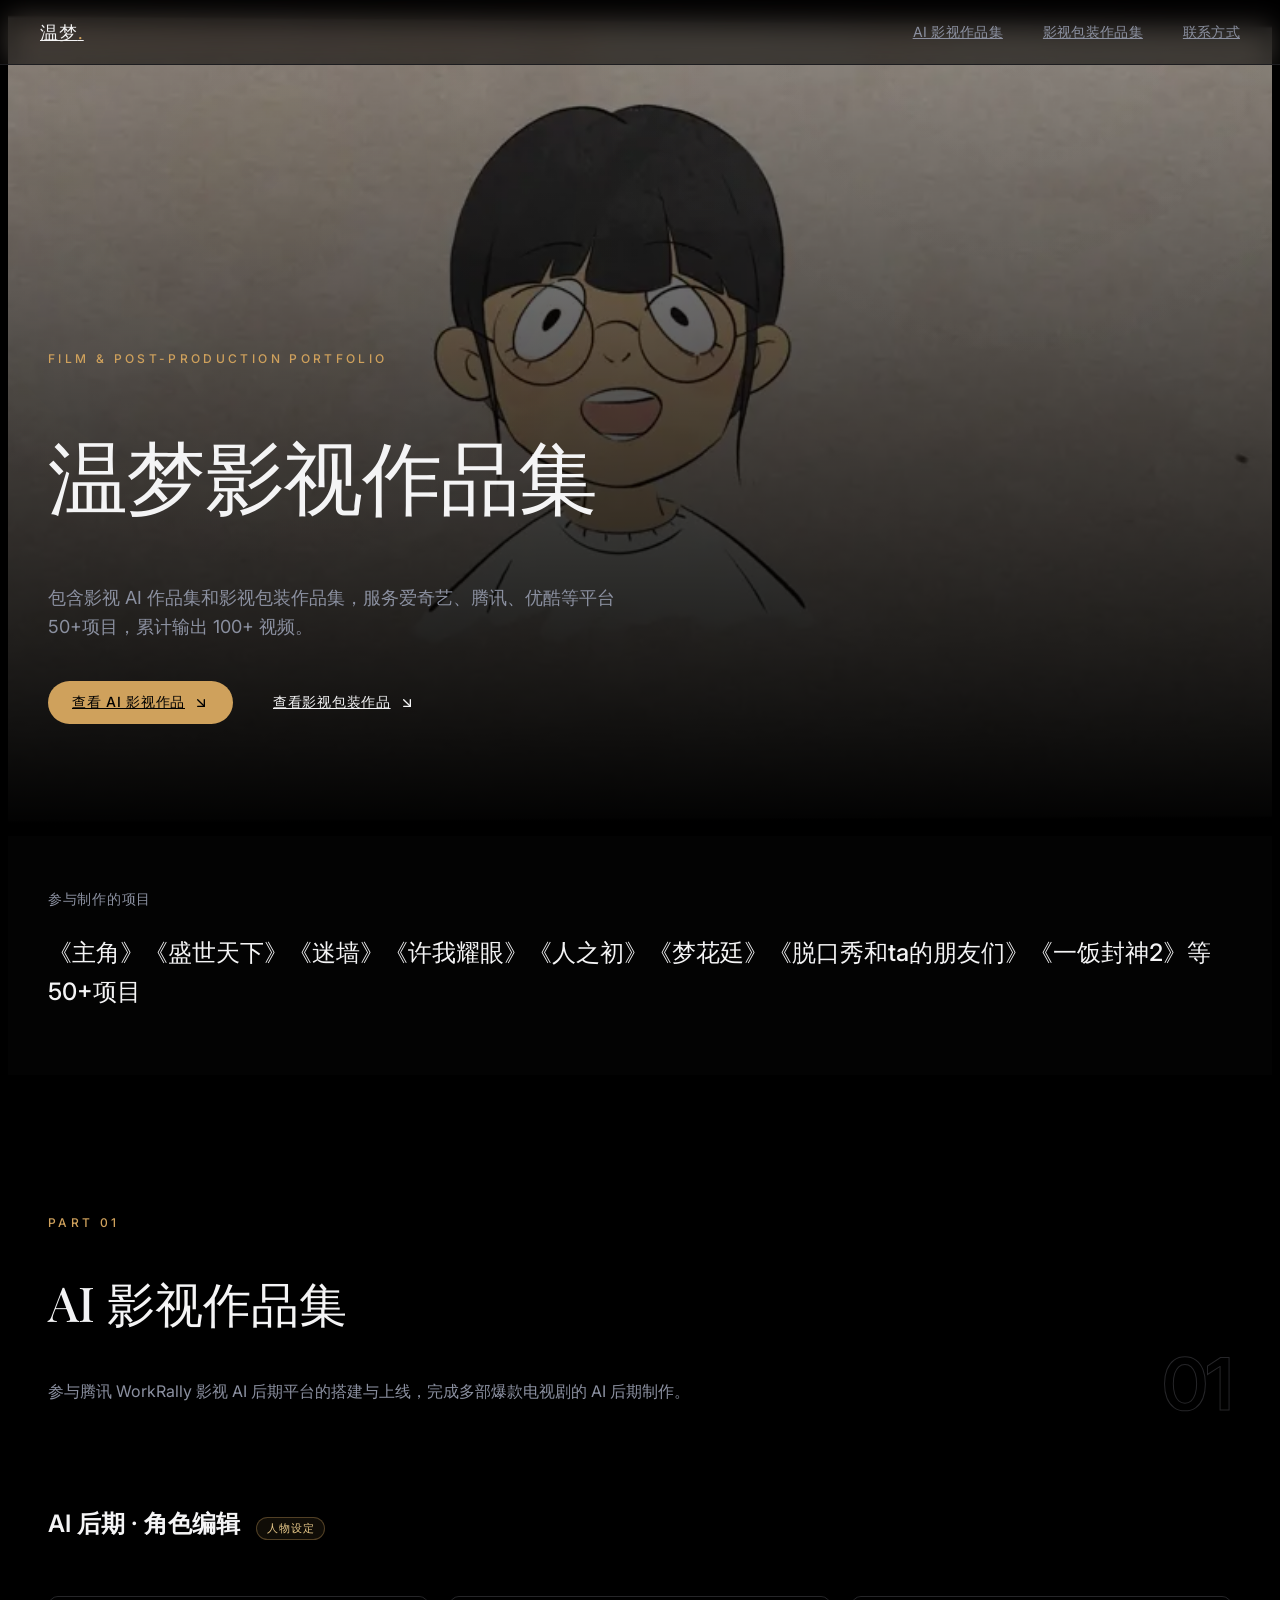
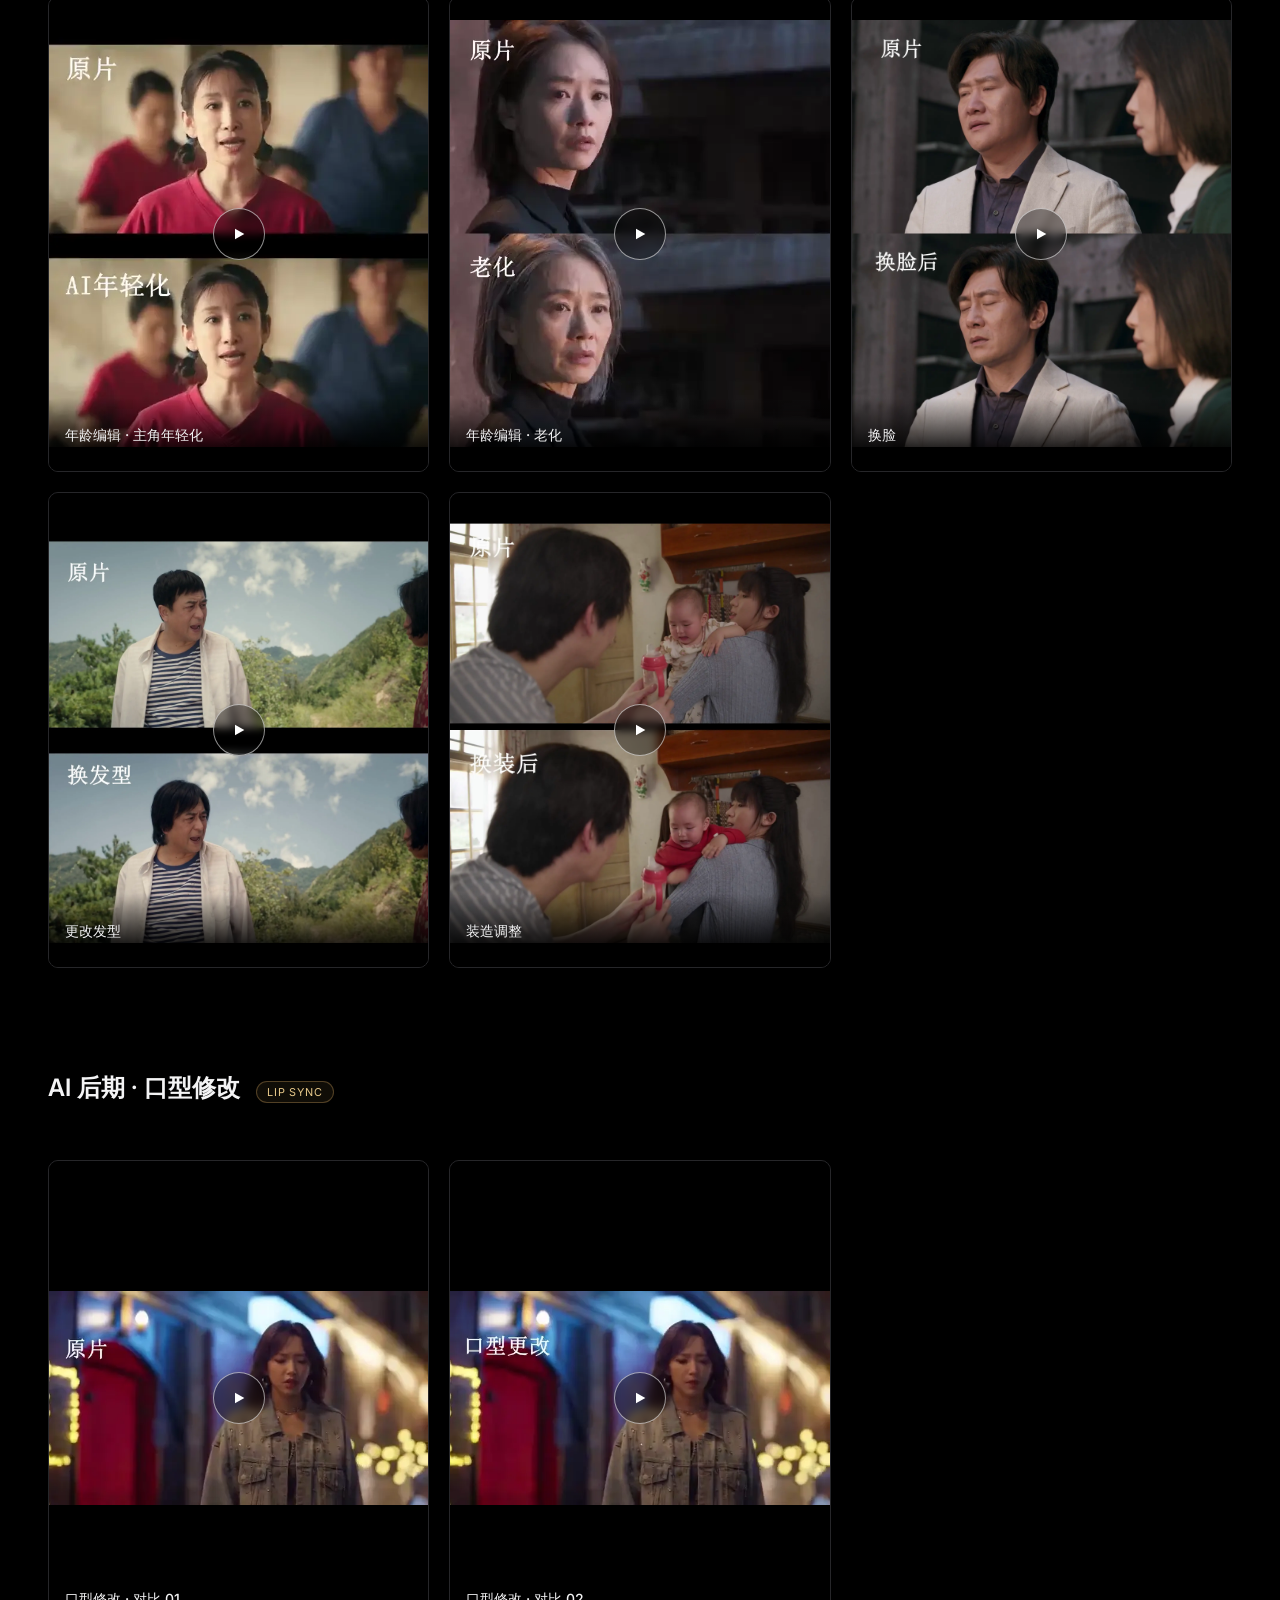
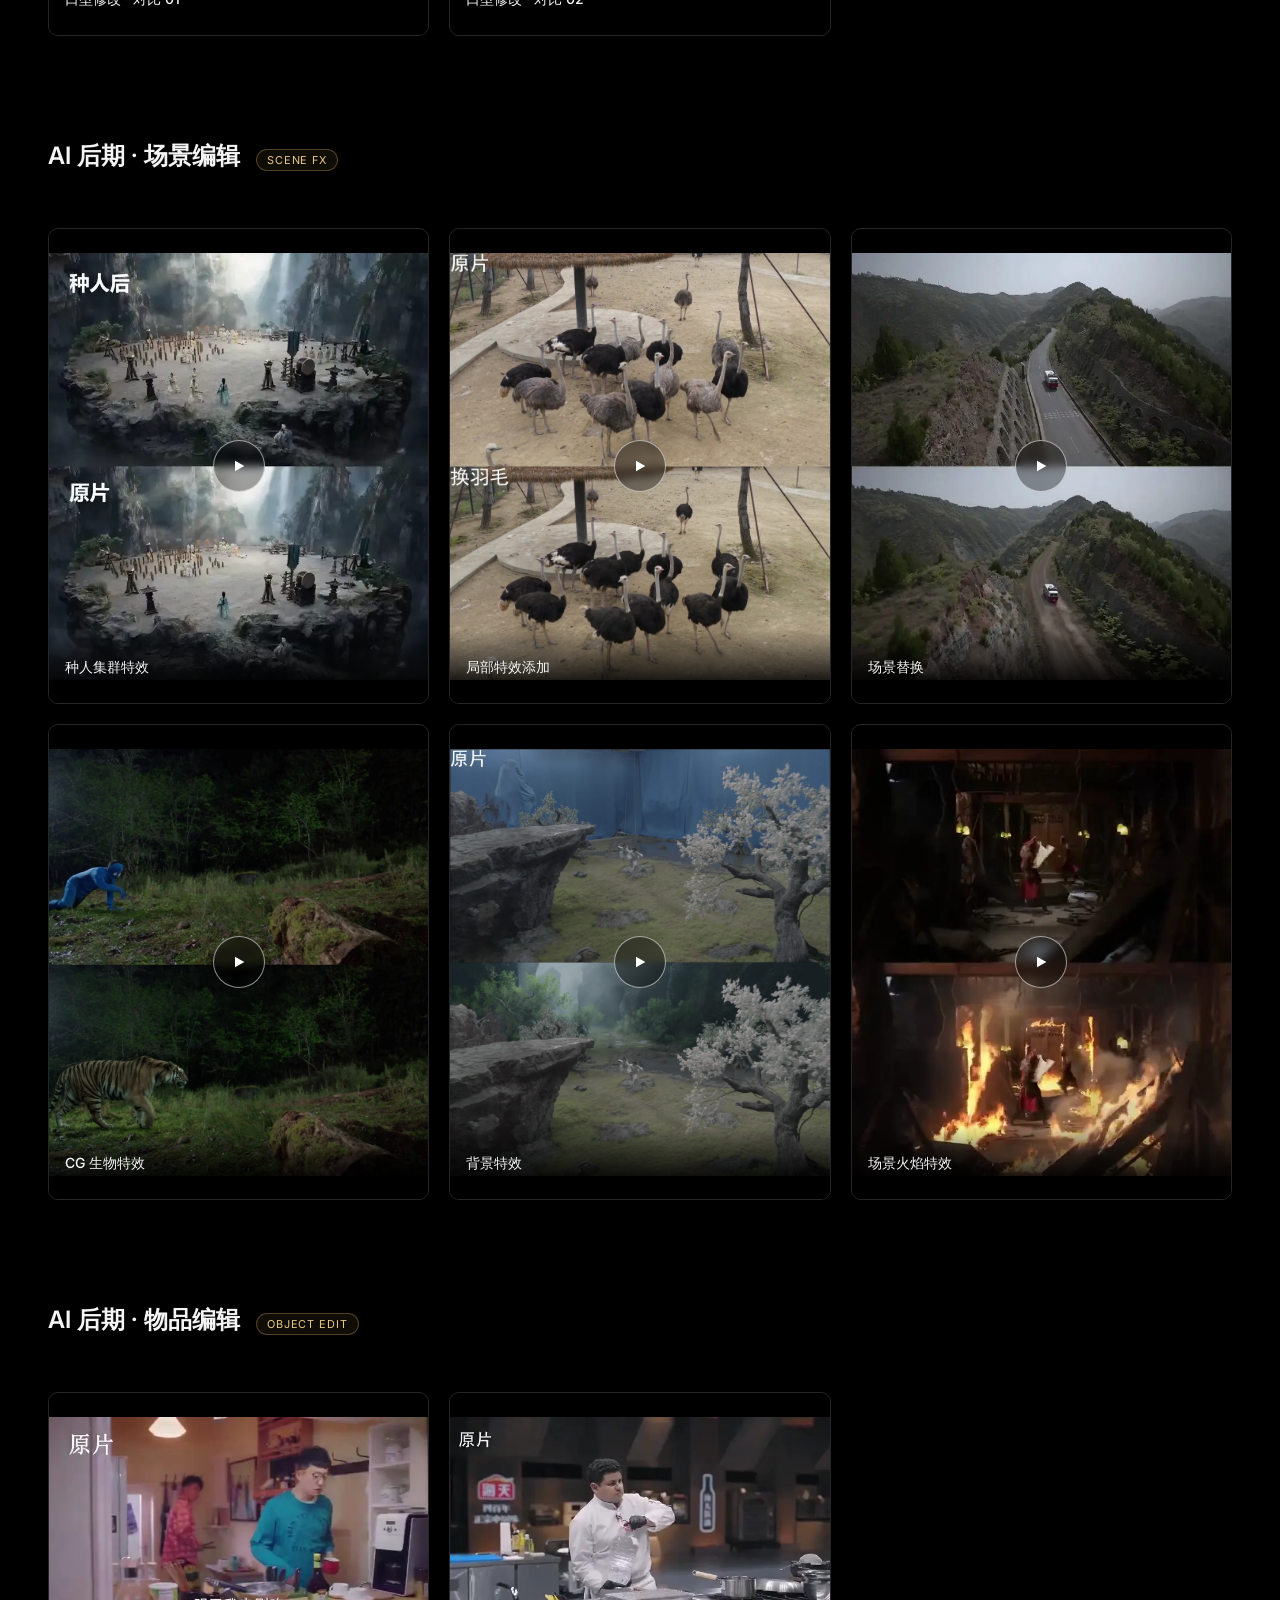
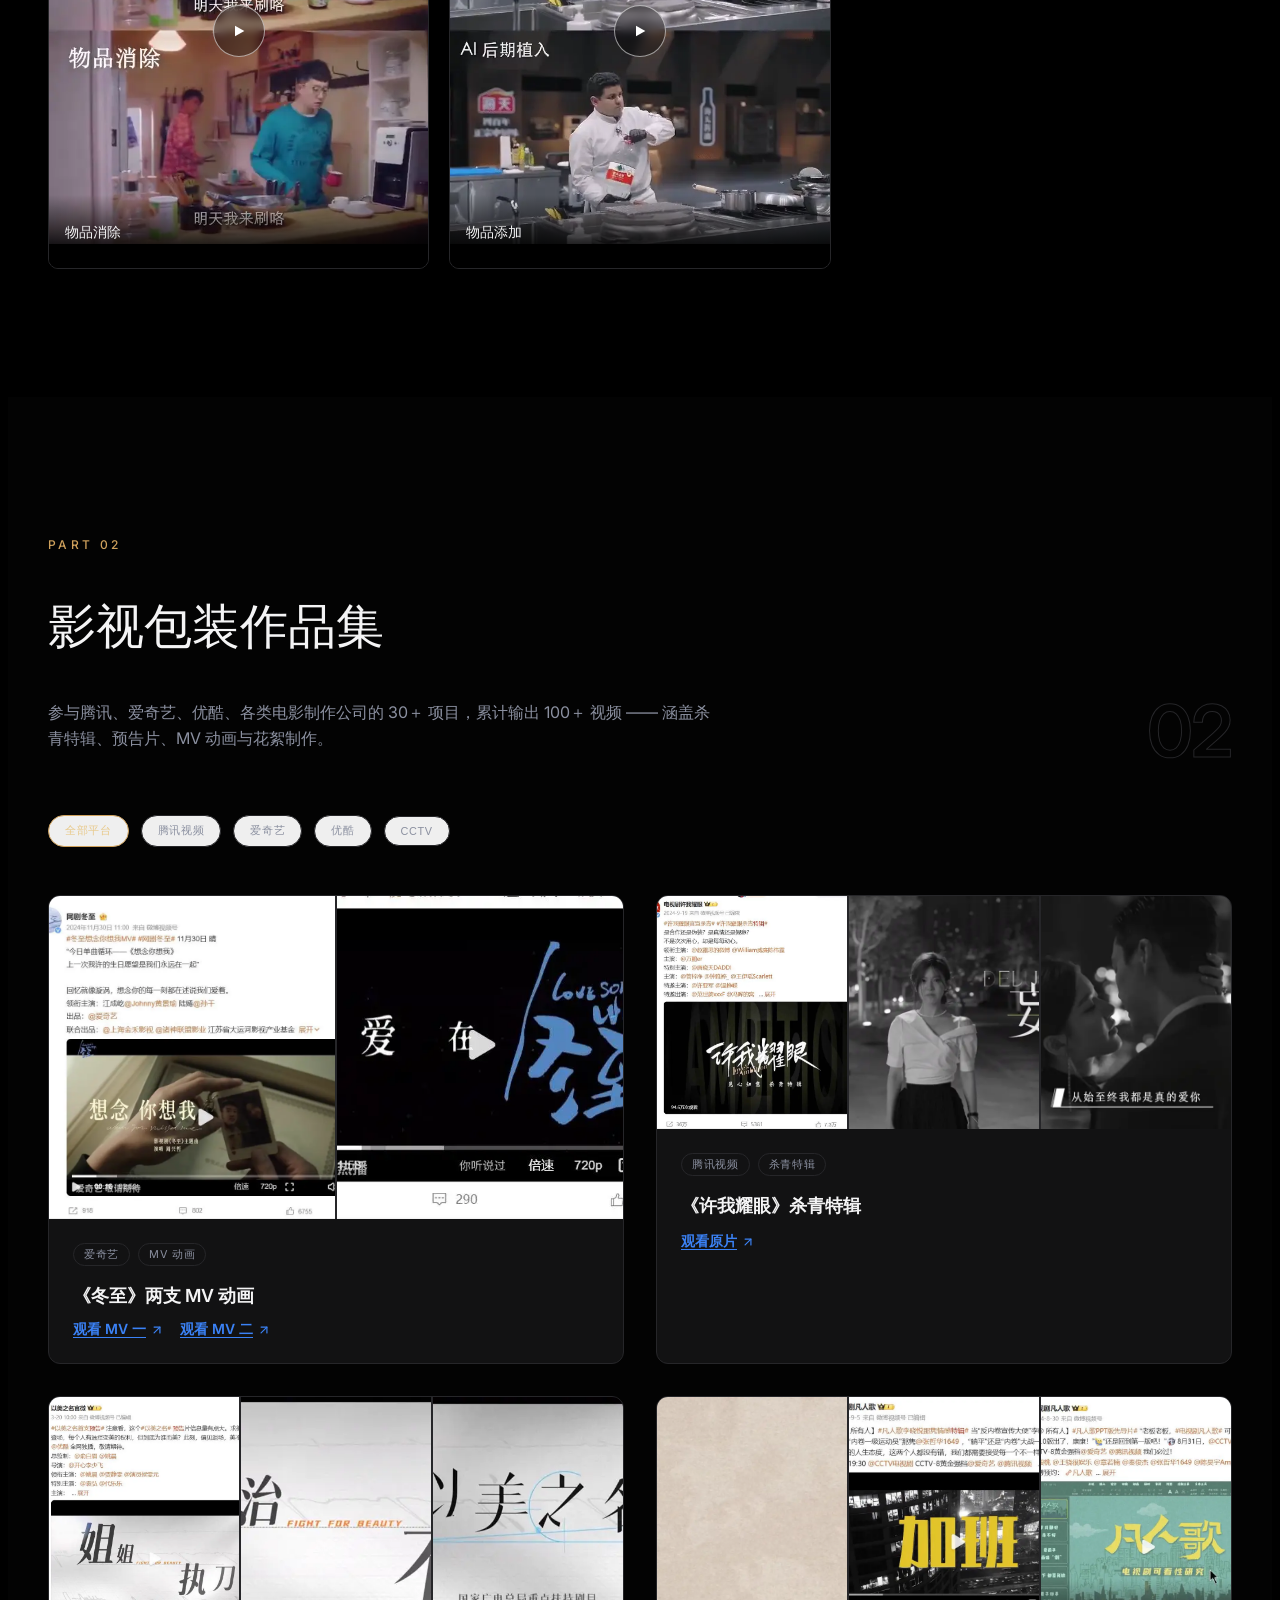
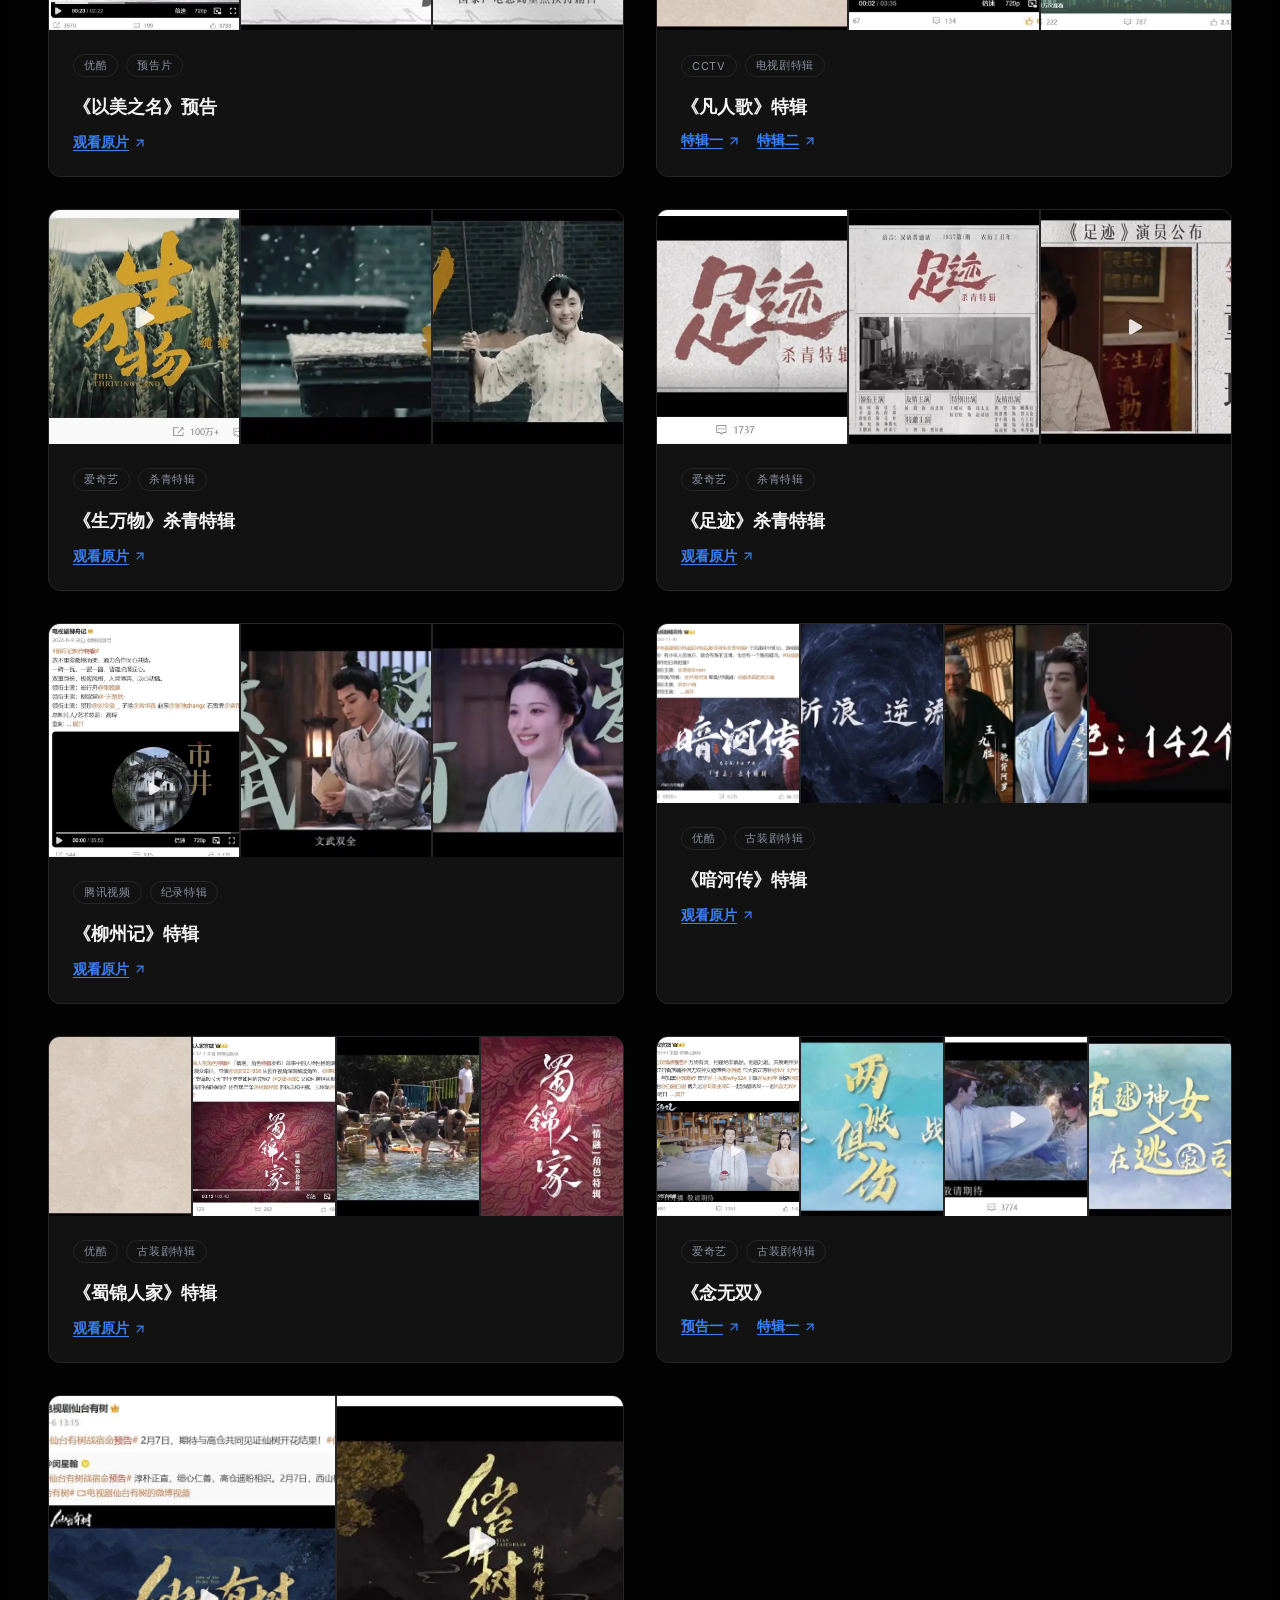
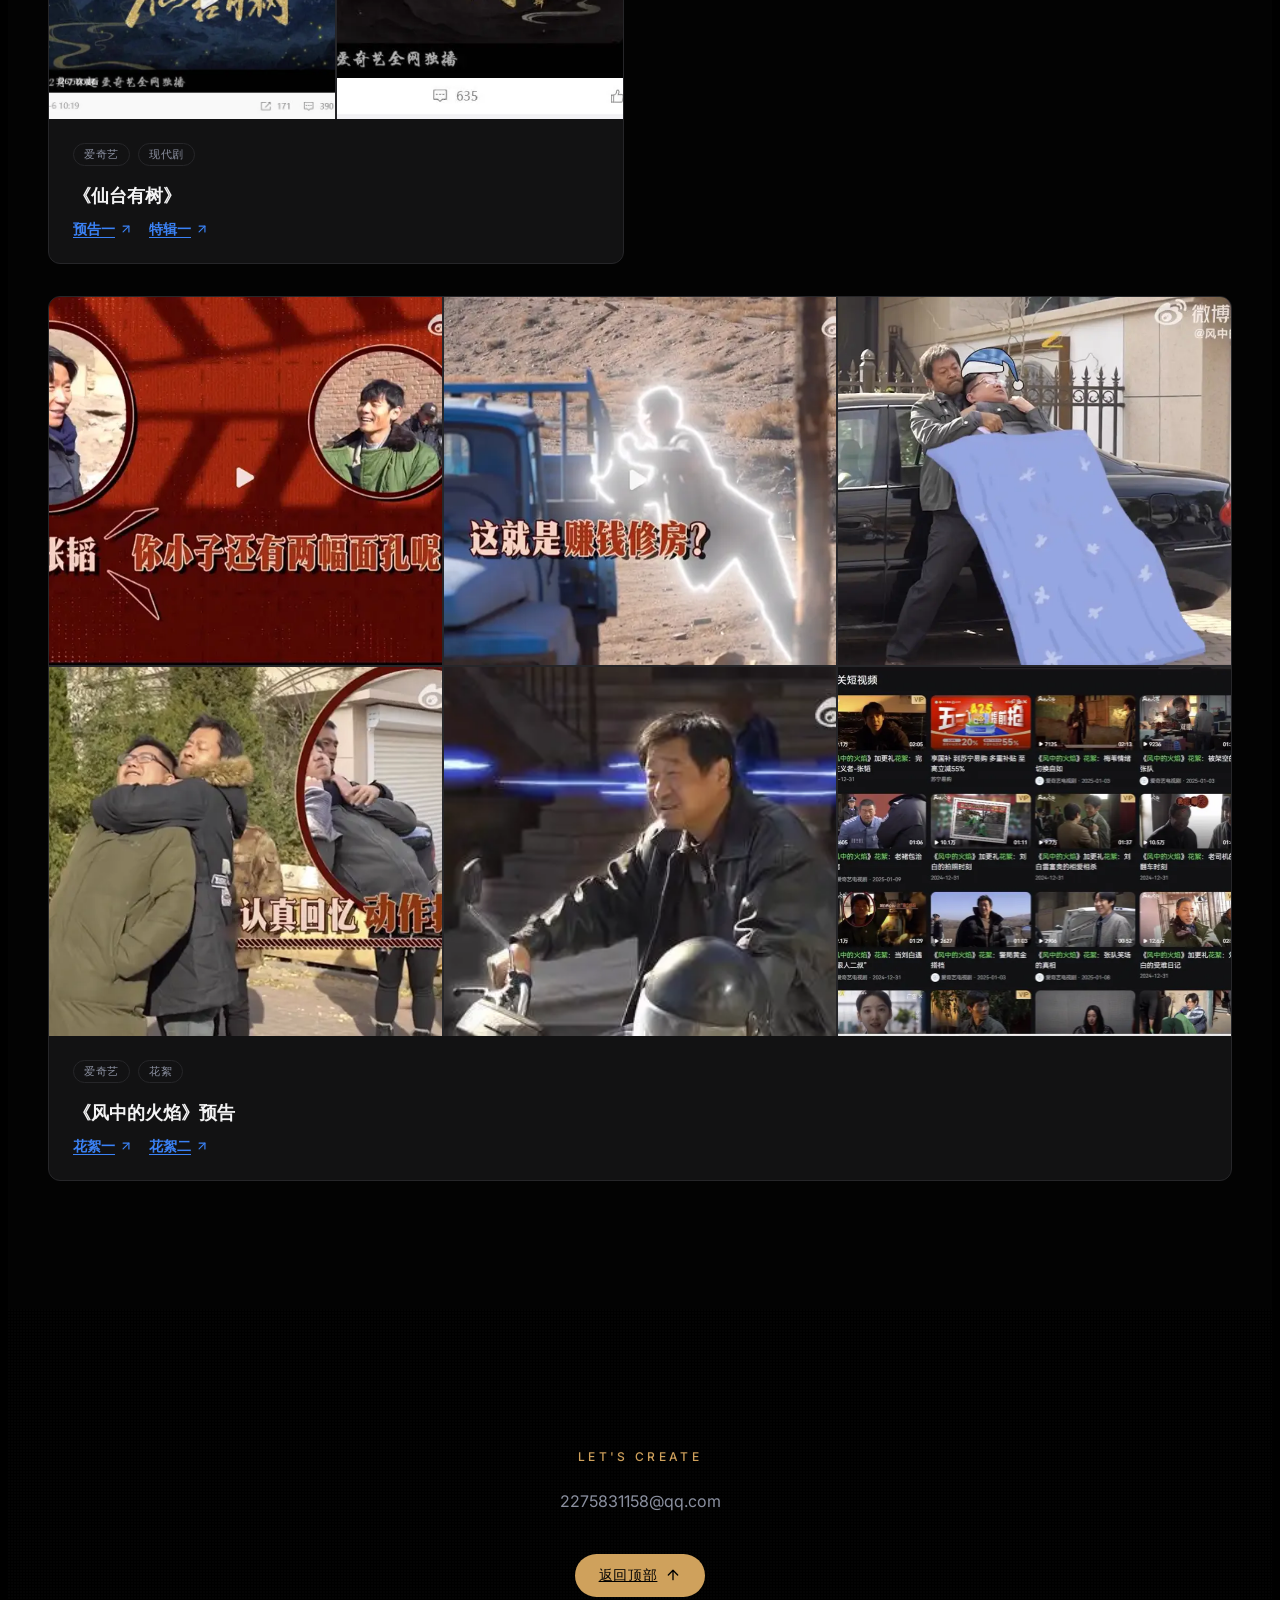
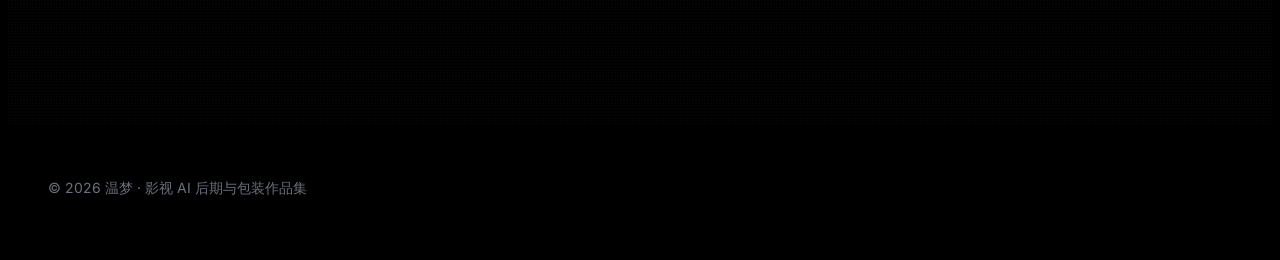
==== commit 8a119db8: "Restore index.html from clean version, reapply blue links without encoding break" ====
--- a/index.html
+++ b/index.html
@@ -3,8 +3,8 @@
   <head>
     <meta charset="utf-8" />
     <meta name="viewport" content="width=device-width, initial-scale=1" />
-    <title>温梦 · 影视作品�?| AI 后期 &amp; 影视包装</title>
-    <meta name="description" content="温梦影视项目作品集：AI 影视后期制作与影视包装设计，涵盖腾讯、爱奇艺、优酷等平台30+项目�?00+视频产出�? />
+    <title>温梦 · 影视作品集 | AI 后期 &amp; 影视包装</title>
+    <meta name="description" content="温梦影视项目作品集：AI 影视后期制作与影视包装设计，涵盖腾讯、爱奇艺、优酷等平台30+项目、100+视频产出。" />
 
     <link rel="preconnect" href="https://fonts.googleapis.com" />
     <link rel="preconnect" href="https://fonts.gstatic.com" crossorigin />
@@ -23,17 +23,17 @@
           <span id="ed-brand">温梦<span class="text-accent">.</span></span>
         </a>
         <nav class="hidden md:flex items-center gap-10 text-sm">
-          <a href="#ai-film" class="nav-link" id="ed-nav-1">AI 影视作品�?/a>
-          <a href="#packaging" class="nav-link" id="ed-nav-2">影视包装作品�?/a>
+          <a href="#ai-film" class="nav-link" id="ed-nav-1">AI 影视作品集</a>
+          <a href="#packaging" class="nav-link" id="ed-nav-2">影视包装作品集</a>
           <a href="#contact" class="nav-link" id="ed-nav-3">联系方式</a>
         </nav>
-        <button id="nav-toggle" class="md:hidden" aria-label="打开菜单">
+        <button id="nav-toggle" class="md:hidden text-ink-muted" aria-label="打开菜单">
           <svg viewBox="0 0 24 24" fill="none" stroke="currentColor" stroke-width="2" stroke-linecap="round" stroke-linejoin="round" class="w-6 h-6"><line x1="4" y1="6" x2="20" y2="6"/><line x1="4" y1="12" x2="20" y2="12"/><line x1="4" y1="18" x2="20" y2="18"/></svg>
         </button>
       </div>
       <div id="mobile-menu" class="hidden md:hidden border-t border-hairline-soft bg-black/90 px-6 py-4 space-y-4">
-        <a href="#ai-film" class="block nav-link" id="ed-mnav-1">AI 影视作品�?/a>
-        <a href="#packaging" class="block nav-link" id="ed-mnav-2">影视包装作品�?/a>
+        <a href="#ai-film" class="block nav-link" id="ed-mnav-1">AI 影视作品集</a>
+        <a href="#packaging" class="block nav-link" id="ed-mnav-2">影视包装作品集</a>
         <a href="#contact" class="block nav-link" id="ed-mnav-3">联系方式</a>
       </div>
     </header>
@@ -45,9 +45,11 @@
         <div class="relative z-10 max-w-7xl mx-auto px-6 md:px-10 pb-20 md:pb-28 w-full">
           <p class="eyebrow mb-6 reveal" id="ed-hero-eyebrow">Film &amp; Post-Production Portfolio</p>
           <h1 class="font-display text-[2.6rem] leading-[1.05] md:text-6xl lg:text-[5rem] font-medium tracking-tight text-ink max-w-4xl reveal reveal-delay-1" id="ed-hero-title">
-            温梦影视作品�?          </h1>
-          <p class="mt-6 max-w-xl text-base md:text-lg leading-relaxed reveal reveal-delay-2" id="ed-hero-desc">
-            包含影视 AI 作品集和影视包装作品集，服务爱奇艺、腾讯、优酷等平台 50+项目，累计输�?100+ 视频�?          </p>
+            温梦影视作品集
+          </h1>
+          <p class="mt-6 max-w-xl text-ink-muted text-base md:text-lg leading-relaxed reveal reveal-delay-2" id="ed-hero-desc">
+            包含影视 AI 作品集和影视包装作品集，服务爱奇艺、腾讯、优酷等平台 50+项目，累计输出 100+ 视频。
+          </p>
           <div class="mt-10 flex flex-wrap items-center gap-4 reveal reveal-delay-3">
             <a href="#ai-film" class="inline-flex items-center gap-2 px-6 py-3 rounded-full bg-accent text-black text-sm font-medium tracking-wide hover:bg-accent-soft transition-colors" id="ed-hero-btn-1">
               查看 AI 影视作品
@@ -64,9 +66,9 @@
       <!-- ============ PROJECTS BAR ============ -->
       <section class="border-y border-hairline-soft bg-canvas-soft">
         <div class="max-w-7xl mx-auto px-6 md:px-10 py-10">
-          <p class="text-sm tracking-wide mb-4">参与制作的项�?/p>
+          <p class="text-sm text-ink-muted tracking-wide mb-4">参与制作的项目</p>
           <p class="text-lg md:text-2xl font-medium text-ink leading-relaxed">
-            《主角》《盛世天下》《迷墙》《许我耀眼》《人之初》《梦花廷》《脱口秀和ta的朋友们》《一饭封�?》等50+项目
+            《主角》《盛世天下》《迷墙》《许我耀眼》《人之初》《梦花廷》《脱口秀和ta的朋友们》《一饭封神2》等50+项目
           </p>
         </div>
       </section>
@@ -77,9 +79,10 @@
           <div class="flex items-end justify-between flex-wrap gap-6 mb-16">
             <div class="reveal">
               <p class="eyebrow mb-4" id="ed-aifilm-eyebrow">Part 01</p>
-              <h2 class="font-display text-4xl md:text-5xl font-medium text-ink" id="ed-aifilm-title">AI 影视作品�?/h2>
-              <p class="mt-4 max-w-2xl leading-relaxed" id="ed-aifilm-desc">
-                参与腾讯 WorkRally 影视 AI 后期平台的搭建与上线，完成多部爆款电视剧�?AI 后期制作�?              </p>
+              <h2 class="font-display text-4xl md:text-5xl font-medium text-ink" id="ed-aifilm-title">AI 影视作品集</h2>
+              <p class="mt-4 text-ink-muted max-w-2xl leading-relaxed" id="ed-aifilm-desc">
+                参与腾讯 WorkRally 影视 AI 后期平台的搭建与上线，完成多部爆款电视剧的 AI 后期制作。
+              </p>
             </div>
             <span class="cat-number hidden md:block">01</span>
           </div>
@@ -93,11 +96,11 @@
             <div class="grid grid-cols-2 md:grid-cols-3 gap-4 md:gap-5">
               <div class="media-card reveal" data-video>
                 <div class="thumb-wrap">
-                  <img class="poster" src="./assets/images/poster-char-age-young.webp" alt="年龄编辑-主角年轻�? loading="lazy" />
+                  <img class="poster" src="./assets/images/poster-char-age-young.webp" alt="年龄编辑-主角年轻化" loading="lazy" />
                   <video muted playsinline preload="none" src="./assets/videos/char-age-young.mp4"></video>
                   <div class="play-badge"><span class="circle"><svg viewBox="0 0 24 24" fill="currentColor" stroke="none" class="w-4 h-4 text-white"><polygon points="6 4 20 12 6 20 6 4"/></svg></span></div>
                   <div class="card-caption">
-                    <p class="text-sm font-medium text-ink" id="ed-cap-1">年龄编辑 · 主角年轻�?/p>
+                    <p class="text-sm font-medium text-ink" id="ed-cap-1">年龄编辑 · 主角年轻化</p>
                   </div>
                 </div>
               </div>
@@ -133,11 +136,11 @@
               </div>
               <div class="media-card reveal reveal-delay-4" data-video>
                 <div class="thumb-wrap">
-                  <img class="poster" src="./assets/images/poster-char-hair.webp" alt="装造调�? loading="lazy" />
+                  <img class="poster" src="./assets/images/poster-char-hair.webp" alt="装造调整" loading="lazy" />
                   <video muted playsinline preload="none" src="./assets/videos/char-hair.mp4"></video>
                   <div class="play-badge"><span class="circle"><svg viewBox="0 0 24 24" fill="currentColor" stroke="none" class="w-4 h-4 text-white"><polygon points="6 4 20 12 6 20 6 4"/></svg></span></div>
                   <div class="card-caption">
-                    <p class="text-sm font-medium text-ink" id="ed-cap-5">装造调�?/p>
+                    <p class="text-sm font-medium text-ink" id="ed-cap-5">装造调整</p>
                   </div>
                 </div>
               </div>
@@ -163,7 +166,7 @@
               </div>
               <div class="media-card reveal reveal-delay-1" data-video>
                 <div class="thumb-wrap">
-                  <img class="poster" src="./assets/images/poster-lip-sync-2.webp" alt="口型修改对比�? loading="lazy" />
+                  <img class="poster" src="./assets/images/poster-lip-sync-2.webp" alt="口型修改对比二" loading="lazy" />
                   <video playsinline preload="none" src="./assets/videos/lip-sync-2.mp4"></video>
                   <div class="play-badge"><span class="circle"><svg viewBox="0 0 24 24" fill="currentColor" stroke="none" class="w-4 h-4 text-white"><polygon points="6 4 20 12 6 20 6 4"/></svg></span></div>
                   <div class="card-caption">
@@ -193,11 +196,11 @@
               </div>
               <div class="media-card reveal reveal-delay-1" data-video>
                 <div class="thumb-wrap">
-                  <img class="poster" src="./assets/images/poster-scene-replace.webp" alt="局部特效添�? loading="lazy" />
+                  <img class="poster" src="./assets/images/poster-scene-replace.webp" alt="局部特效添加" loading="lazy" />
                   <video muted playsinline preload="none" src="./assets/videos/scene-replace.mp4"></video>
                   <div class="play-badge"><span class="circle"><svg viewBox="0 0 24 24" fill="currentColor" stroke="none" class="w-4 h-4 text-white"><polygon points="6 4 20 12 6 20 6 4"/></svg></span></div>
                   <div class="card-caption">
-                    <p class="text-sm font-medium text-ink" id="ed-cap-9">局部特效添�?/p>
+                    <p class="text-sm font-medium text-ink" id="ed-cap-9">局部特效添加</p>
                   </div>
                 </div>
               </div>
@@ -282,9 +285,11 @@
           <div class="flex items-end justify-between flex-wrap gap-6 mb-12">
             <div class="reveal">
               <p class="eyebrow mb-4" id="ed-pkg-eyebrow">Part 02</p>
-              <h2 class="font-display text-4xl md:text-5xl font-medium text-ink" id="ed-pkg-title">影视包装作品�?/h2>
-              <p class="mt-4 max-w-2xl leading-relaxed" id="ed-pkg-desc">
-                参与腾讯、爱奇艺、优酷、各类电影制作公司的 30�?项目，累计输�?100�?视频 —�?                涵盖杀青特辑、预告片、MV 动画与花絮制作�?              </p>
+              <h2 class="font-display text-4xl md:text-5xl font-medium text-ink" id="ed-pkg-title">影视包装作品集</h2>
+              <p class="mt-4 text-ink-muted max-w-2xl leading-relaxed" id="ed-pkg-desc">
+                参与腾讯、爱奇艺、优酷、各类电影制作公司的 30＋ 项目，累计输出 100＋ 视频 ——
+                涵盖杀青特辑、预告片、MV 动画与花絮制作。
+              </p>
             </div>
             <span class="cat-number hidden md:block">02</span>
           </div>
@@ -293,48 +298,48 @@
           <div class="flex items-center gap-3 mb-12 overflow-x-auto no-scrollbar reveal">
             <button data-filter="all" class="platform-badge is-active px-4 py-2" style="border-color:var(--accent); color:var(--accent-soft);" id="ed-ftr-1">全部平台</button>
             <button data-filter="腾讯视频" class="platform-badge px-4 py-2" id="ed-ftr-2">腾讯视频</button>
-            <button data-filter="爱奇�? class="platform-badge px-4 py-2" id="ed-ftr-3">爱奇�?/button>
+            <button data-filter="爱奇艺" class="platform-badge px-4 py-2" id="ed-ftr-3">爱奇艺</button>
             <button data-filter="优酷" class="platform-badge px-4 py-2" id="ed-ftr-4">优酷</button>
             <button data-filter="CCTV" class="platform-badge px-4 py-2" id="ed-ftr-5">CCTV</button>
           </div>
 
           <div class="grid md:grid-cols-2 gap-6 md:gap-8">
             <!-- 冬至 -->
-            <article class="project-card reveal" data-platform="爱奇�?>
+            <article class="project-card reveal" data-platform="爱奇艺">
               <div class="project-gallery gallery-2">
                 <a href="./assets/images/pkg-dongzhi-1.webp" data-lightbox><img src="./assets/images/pkg-dongzhi-1.webp" alt="冬至 MV 动画 1" loading="lazy" /></a>
                 <a href="./assets/images/pkg-dongzhi-2.webp" data-lightbox><img src="./assets/images/pkg-dongzhi-2.webp" alt="冬至 MV 动画 2" loading="lazy" /></a>
               </div>
               <div class="p-6">
                 <div class="flex items-center gap-2 mb-3">
-                  <span class="platform-badge" id="ed-pkg1-b1">爱奇�?/span>
+                  <span class="platform-badge" id="ed-pkg1-b1">爱奇艺</span>
                   <span class="platform-badge" id="ed-pkg1-b2">MV 动画</span>
                 </div>
-                <h3 class="text-lg font-semibold text-ink mb-3" id="ed-pkg1-title">《冬至》两�?MV 动画</h3>
+                <h3 class="text-lg font-semibold text-ink mb-3" id="ed-pkg1-title">《冬至》两支 MV 动画</h3>
                 <div class="flex flex-wrap gap-4 text-sm">
                   <a class="link-arrow inline-flex items-center gap-1" href="https://weibo.com/7878485966/P5SpVnOI6" target="_blank" rel="noopener">
                     观看 MV 一 <svg viewBox="0 0 24 24" fill="none" stroke="currentColor" stroke-width="2" stroke-linecap="round" stroke-linejoin="round" class="w-3.5 h-3.5"><line x1="7" y1="17" x2="17" y2="7"/><polyline points="7 7 17 7 17 17"/></svg>
                   </a>
                   <a class="link-arrow inline-flex items-center gap-1" href="https://weibo.com/7878485966/P2Fz7i7CJ?refer_flag=1001030103_" target="_blank" rel="noopener">
-                    观看 MV �?<svg viewBox="0 0 24 24" fill="none" stroke="currentColor" stroke-width="2" stroke-linecap="round" stroke-linejoin="round" class="w-3.5 h-3.5"><line x1="7" y1="17" x2="17" y2="7"/><polyline points="7 7 17 7 17 17"/></svg>
-                  </a>
-                </div>
-              </div>
-            </article>
-
-            <!-- 许我耀�?-->
+                    观看 MV 二 <svg viewBox="0 0 24 24" fill="none" stroke="currentColor" stroke-width="2" stroke-linecap="round" stroke-linejoin="round" class="w-3.5 h-3.5"><line x1="7" y1="17" x2="17" y2="7"/><polyline points="7 7 17 7 17 17"/></svg>
+                  </a>
+                </div>
+              </div>
+            </article>
+
+            <!-- 许我耀眼 -->
             <article class="project-card reveal reveal-delay-1" data-platform="腾讯视频">
               <div class="project-gallery gallery-3">
-                <a href="./assets/images/pkg-xuwoyaoyan-1.webp" data-lightbox><img src="./assets/images/pkg-xuwoyaoyan-1.webp" alt="许我耀�?杀青特�?1" loading="lazy" /></a>
-                <a href="./assets/images/pkg-xuwoyaoyan-2.webp" data-lightbox><img src="./assets/images/pkg-xuwoyaoyan-2.webp" alt="许我耀�?杀青特�?2" loading="lazy" /></a>
-                <a href="./assets/images/pkg-xuwoyaoyan-3.webp" data-lightbox><img src="./assets/images/pkg-xuwoyaoyan-3.webp" alt="许我耀�?杀青特�?3" loading="lazy" /></a>
+                <a href="./assets/images/pkg-xuwoyaoyan-1.webp" data-lightbox><img src="./assets/images/pkg-xuwoyaoyan-1.webp" alt="许我耀眼 杀青特辑 1" loading="lazy" /></a>
+                <a href="./assets/images/pkg-xuwoyaoyan-2.webp" data-lightbox><img src="./assets/images/pkg-xuwoyaoyan-2.webp" alt="许我耀眼 杀青特辑 2" loading="lazy" /></a>
+                <a href="./assets/images/pkg-xuwoyaoyan-3.webp" data-lightbox><img src="./assets/images/pkg-xuwoyaoyan-3.webp" alt="许我耀眼 杀青特辑 3" loading="lazy" /></a>
               </div>
               <div class="p-6">
                 <div class="flex items-center gap-2 mb-3">
                   <span class="platform-badge" id="ed-pkg2-b1">腾讯视频</span>
-                  <span class="platform-badge" id="ed-pkg2-b2">杀青特�?/span>
-                </div>
-                <h3 class="text-lg font-semibold text-ink mb-3" id="ed-pkg2-title">《许我耀眼》杀青特�?/h3>
+                  <span class="platform-badge" id="ed-pkg2-b2">杀青特辑</span>
+                </div>
+                <h3 class="text-lg font-semibold text-ink mb-3" id="ed-pkg2-title">《许我耀眼》杀青特辑</h3>
                 <a class="link-arrow inline-flex items-center gap-1 text-sm" href="https://weibo.com/7923025287/OxFRklnEH" target="_blank" rel="noopener">
                   观看原片 <svg viewBox="0 0 24 24" fill="none" stroke="currentColor" stroke-width="2" stroke-linecap="round" stroke-linejoin="round" class="w-3.5 h-3.5"><line x1="7" y1="17" x2="17" y2="7"/><polyline points="7 7 17 7 17 17"/></svg>
                 </a>
@@ -351,52 +356,52 @@
               <div class="p-6">
                 <div class="flex items-center gap-2 mb-3">
                   <span class="platform-badge" id="ed-pkg3-b1">优酷</span>
-                  <span class="platform-badge" id="ed-pkg3-b2">预告�?/span>
-                </div>
-                <h3 class="text-lg font-semibold text-ink mb-3" id="ed-pkg3-title">《以美之名》预�?/h3>
+                  <span class="platform-badge" id="ed-pkg3-b2">预告片</span>
+                </div>
+                <h3 class="text-lg font-semibold text-ink mb-3" id="ed-pkg3-title">《以美之名》预告</h3>
                 <a class="link-arrow inline-flex items-center gap-1 text-sm" href="https://weibo.com/7868154685/PjobnnrZb" target="_blank" rel="noopener">
                   观看原片 <svg viewBox="0 0 24 24" fill="none" stroke="currentColor" stroke-width="2" stroke-linecap="round" stroke-linejoin="round" class="w-3.5 h-3.5"><line x1="7" y1="17" x2="17" y2="7"/><polyline points="7 7 17 7 17 17"/></svg>
                 </a>
               </div>
             </article>
 
-            <!-- 凡人�?-->
+            <!-- 凡人歌 -->
             <article class="project-card reveal reveal-delay-3" data-platform="CCTV">
               <div class="project-gallery gallery-3">
-                <a href="./assets/images/pkg-fanrenge-1.webp" data-lightbox><img src="./assets/images/pkg-fanrenge-1.webp" alt="凡人�?特辑 1" loading="lazy" /></a>
-                <a href="./assets/images/pkg-fanrenge-2.webp" data-lightbox><img src="./assets/images/pkg-fanrenge-2.webp" alt="凡人�?特辑 2" loading="lazy" /></a>
-                <a href="./assets/images/pkg-fanrenge-3.webp" data-lightbox><img src="./assets/images/pkg-fanrenge-3.webp" alt="凡人�?特辑 3" loading="lazy" /></a>
+                <a href="./assets/images/pkg-fanrenge-1.webp" data-lightbox><img src="./assets/images/pkg-fanrenge-1.webp" alt="凡人歌 特辑 1" loading="lazy" /></a>
+                <a href="./assets/images/pkg-fanrenge-2.webp" data-lightbox><img src="./assets/images/pkg-fanrenge-2.webp" alt="凡人歌 特辑 2" loading="lazy" /></a>
+                <a href="./assets/images/pkg-fanrenge-3.webp" data-lightbox><img src="./assets/images/pkg-fanrenge-3.webp" alt="凡人歌 特辑 3" loading="lazy" /></a>
               </div>
               <div class="p-6">
                 <div class="flex items-center gap-2 mb-3">
                   <span class="platform-badge" id="ed-pkg4-b1">CCTV</span>
-                  <span class="platform-badge" id="ed-pkg4-b2">电视剧特�?/span>
-                </div>
-                <h3 class="text-lg font-semibold text-ink mb-3" id="ed-pkg4-title">《凡人歌》特�?/h3>
+                  <span class="platform-badge" id="ed-pkg4-b2">电视剧特辑</span>
+                </div>
+                <h3 class="text-lg font-semibold text-ink mb-3" id="ed-pkg4-title">《凡人歌》特辑</h3>
                 <div class="flex flex-wrap gap-4 text-sm">
                   <a class="link-arrow inline-flex items-center gap-1" href="https://weibo.com/7875128151/Ovz3rrIoC" target="_blank" rel="noopener">
                     特辑一 <svg viewBox="0 0 24 24" fill="none" stroke="currentColor" stroke-width="2" stroke-linecap="round" stroke-linejoin="round" class="w-3.5 h-3.5"><line x1="7" y1="17" x2="17" y2="7"/><polyline points="7 7 17 7 17 17"/></svg>
                   </a>
                   <a class="link-arrow inline-flex items-center gap-1" href="https://weibo.com/7875128151/OuDHL2TaZ" target="_blank" rel="noopener">
-                    特辑�?<svg viewBox="0 0 24 24" fill="none" stroke="currentColor" stroke-width="2" stroke-linecap="round" stroke-linejoin="round" class="w-3.5 h-3.5"><line x1="7" y1="17" x2="17" y2="7"/><polyline points="7 7 17 7 17 17"/></svg>
-                  </a>
-                </div>
-              </div>
-            </article>
-
-            <!-- 生万�?-->
-            <article class="project-card reveal reveal-delay-4" data-platform="爱奇�?>
+                    特辑二 <svg viewBox="0 0 24 24" fill="none" stroke="currentColor" stroke-width="2" stroke-linecap="round" stroke-linejoin="round" class="w-3.5 h-3.5"><line x1="7" y1="17" x2="17" y2="7"/><polyline points="7 7 17 7 17 17"/></svg>
+                  </a>
+                </div>
+              </div>
+            </article>
+
+            <!-- 生万物 -->
+            <article class="project-card reveal reveal-delay-4" data-platform="爱奇艺">
               <div class="project-gallery gallery-3">
-                <a href="./assets/images/pkg-shengwanwu-1.webp" data-lightbox><img src="./assets/images/pkg-shengwanwu-1.webp" alt="生万�?杀青特�?1" loading="lazy" /></a>
-                <a href="./assets/images/pkg-shengwanwu-2.webp" data-lightbox><img src="./assets/images/pkg-shengwanwu-2.webp" alt="生万�?杀青特�?2" loading="lazy" /></a>
-                <a href="./assets/images/pkg-shengwanwu-3.webp" data-lightbox><img src="./assets/images/pkg-shengwanwu-3.webp" alt="生万�?杀青特�?3" loading="lazy" /></a>
-              </div>
-              <div class="p-6">
-                <div class="flex items-center gap-2 mb-3">
-                  <span class="platform-badge" id="ed-pkg5-b1">爱奇�?/span>
-                  <span class="platform-badge" id="ed-pkg5-b2">杀青特�?/span>
-                </div>
-                <h3 class="text-lg font-semibold text-ink mb-3" id="ed-pkg5-title">《生万物》杀青特�?/h3>
+                <a href="./assets/images/pkg-shengwanwu-1.webp" data-lightbox><img src="./assets/images/pkg-shengwanwu-1.webp" alt="生万物 杀青特辑 1" loading="lazy" /></a>
+                <a href="./assets/images/pkg-shengwanwu-2.webp" data-lightbox><img src="./assets/images/pkg-shengwanwu-2.webp" alt="生万物 杀青特辑 2" loading="lazy" /></a>
+                <a href="./assets/images/pkg-shengwanwu-3.webp" data-lightbox><img src="./assets/images/pkg-shengwanwu-3.webp" alt="生万物 杀青特辑 3" loading="lazy" /></a>
+              </div>
+              <div class="p-6">
+                <div class="flex items-center gap-2 mb-3">
+                  <span class="platform-badge" id="ed-pkg5-b1">爱奇艺</span>
+                  <span class="platform-badge" id="ed-pkg5-b2">杀青特辑</span>
+                </div>
+                <h3 class="text-lg font-semibold text-ink mb-3" id="ed-pkg5-title">《生万物》杀青特辑</h3>
                 <a class="link-arrow inline-flex items-center gap-1 text-sm" href="https://weibo.com/2603459987/OqQo2aByM" target="_blank" rel="noopener">
                   观看原片 <svg viewBox="0 0 24 24" fill="none" stroke="currentColor" stroke-width="2" stroke-linecap="round" stroke-linejoin="round" class="w-3.5 h-3.5"><line x1="7" y1="17" x2="17" y2="7"/><polyline points="7 7 17 7 17 17"/></svg>
                 </a>
@@ -404,97 +409,97 @@
             </article>
 
             <!-- 足迹 -->
-            <article class="project-card reveal reveal-delay-5" data-platform="爱奇�?>
+            <article class="project-card reveal reveal-delay-5" data-platform="爱奇艺">
               <div class="project-gallery gallery-3">
-                <a href="./assets/images/pkg-zuji-1.webp" data-lightbox><img src="./assets/images/pkg-zuji-1.webp" alt="足迹 杀青特�?1" loading="lazy" /></a>
-                <a href="./assets/images/pkg-zuji-2.webp" data-lightbox><img src="./assets/images/pkg-zuji-2.webp" alt="足迹 杀青特�?2" loading="lazy" /></a>
-                <a href="./assets/images/pkg-zuji-3.webp" data-lightbox><img src="./assets/images/pkg-zuji-3.webp" alt="足迹 杀青特�?3" loading="lazy" /></a>
-              </div>
-              <div class="p-6">
-                <div class="flex items-center gap-2 mb-3">
-                  <span class="platform-badge" id="ed-pkg6-b1">爱奇�?/span>
-                  <span class="platform-badge" id="ed-pkg6-b2">杀青特�?/span>
-                </div>
-                <h3 class="text-lg font-semibold text-ink mb-3" id="ed-pkg6-title">《足迹》杀青特�?/h3>
+                <a href="./assets/images/pkg-zuji-1.webp" data-lightbox><img src="./assets/images/pkg-zuji-1.webp" alt="足迹 杀青特辑 1" loading="lazy" /></a>
+                <a href="./assets/images/pkg-zuji-2.webp" data-lightbox><img src="./assets/images/pkg-zuji-2.webp" alt="足迹 杀青特辑 2" loading="lazy" /></a>
+                <a href="./assets/images/pkg-zuji-3.webp" data-lightbox><img src="./assets/images/pkg-zuji-3.webp" alt="足迹 杀青特辑 3" loading="lazy" /></a>
+              </div>
+              <div class="p-6">
+                <div class="flex items-center gap-2 mb-3">
+                  <span class="platform-badge" id="ed-pkg6-b1">爱奇艺</span>
+                  <span class="platform-badge" id="ed-pkg6-b2">杀青特辑</span>
+                </div>
+                <h3 class="text-lg font-semibold text-ink mb-3" id="ed-pkg6-title">《足迹》杀青特辑</h3>
                 <a class="link-arrow inline-flex items-center gap-1 text-sm" href="https://weibo.com/7921657025/OzlyOn76Z" target="_blank" rel="noopener">
                   观看原片 <svg viewBox="0 0 24 24" fill="none" stroke="currentColor" stroke-width="2" stroke-linecap="round" stroke-linejoin="round" class="w-3.5 h-3.5"><line x1="7" y1="17" x2="17" y2="7"/><polyline points="7 7 17 7 17 17"/></svg>
                 </a>
               </div>
             </article>
 
-            <!-- 柳州�?-->
+            <!-- 柳州记 -->
             <article class="project-card reveal" data-platform="腾讯视频">
               <div class="project-gallery gallery-3">
-                <a href="./assets/images/pkg-liuzhouji-1.webp" data-lightbox><img src="./assets/images/pkg-liuzhouji-1.webp" alt="柳州�?特辑 1" loading="lazy" /></a>
-                <a href="./assets/images/pkg-liuzhouji-2.webp" data-lightbox><img src="./assets/images/pkg-liuzhouji-2.webp" alt="柳州�?特辑 2" loading="lazy" /></a>
-                <a href="./assets/images/pkg-liuzhouji-3.webp" data-lightbox><img src="./assets/images/pkg-liuzhouji-3.webp" alt="柳州�?特辑 3" loading="lazy" /></a>
+                <a href="./assets/images/pkg-liuzhouji-1.webp" data-lightbox><img src="./assets/images/pkg-liuzhouji-1.webp" alt="柳州记 特辑 1" loading="lazy" /></a>
+                <a href="./assets/images/pkg-liuzhouji-2.webp" data-lightbox><img src="./assets/images/pkg-liuzhouji-2.webp" alt="柳州记 特辑 2" loading="lazy" /></a>
+                <a href="./assets/images/pkg-liuzhouji-3.webp" data-lightbox><img src="./assets/images/pkg-liuzhouji-3.webp" alt="柳州记 特辑 3" loading="lazy" /></a>
               </div>
               <div class="p-6">
                 <div class="flex items-center gap-2 mb-3">
                   <span class="platform-badge" id="ed-pkg7-b1">腾讯视频</span>
                   <span class="platform-badge" id="ed-pkg7-b2">纪录特辑</span>
                 </div>
-                <h3 class="text-lg font-semibold text-ink mb-3" id="ed-pkg7-title">《柳州记》特�?/h3>
+                <h3 class="text-lg font-semibold text-ink mb-3" id="ed-pkg7-title">《柳州记》特辑</h3>
                 <a class="link-arrow inline-flex items-center gap-1 text-sm" href="https://weibo.com/7877862256/OrrkYrr4s" target="_blank" rel="noopener">
                   观看原片 <svg viewBox="0 0 24 24" fill="none" stroke="currentColor" stroke-width="2" stroke-linecap="round" stroke-linejoin="round" class="w-3.5 h-3.5"><line x1="7" y1="17" x2="17" y2="7"/><polyline points="7 7 17 7 17 17"/></svg>
                 </a>
               </div>
             </article>
 
-            <!-- 暗河�?-->
+            <!-- 暗河传 -->
             <article class="project-card reveal reveal-delay-1" data-platform="优酷">
               <div class="project-gallery gallery-4">
-                <a href="./assets/images/pkg-anhezhuan-1.webp" data-lightbox><img src="./assets/images/pkg-anhezhuan-1.webp" alt="暗河�?特辑 1" loading="lazy" /></a>
-                <a href="./assets/images/pkg-anhezhuan-2.webp" data-lightbox><img src="./assets/images/pkg-anhezhuan-2.webp" alt="暗河�?特辑 2" loading="lazy" /></a>
-                <a href="./assets/images/pkg-anhezhuan-3.webp" data-lightbox><img src="./assets/images/pkg-anhezhuan-3.webp" alt="暗河�?特辑 3" loading="lazy" /></a>
-                <a href="./assets/images/pkg-anhezhuan-4.webp" data-lightbox><img src="./assets/images/pkg-anhezhuan-4.webp" alt="暗河�?特辑 4" loading="lazy" /></a>
+                <a href="./assets/images/pkg-anhezhuan-1.webp" data-lightbox><img src="./assets/images/pkg-anhezhuan-1.webp" alt="暗河传 特辑 1" loading="lazy" /></a>
+                <a href="./assets/images/pkg-anhezhuan-2.webp" data-lightbox><img src="./assets/images/pkg-anhezhuan-2.webp" alt="暗河传 特辑 2" loading="lazy" /></a>
+                <a href="./assets/images/pkg-anhezhuan-3.webp" data-lightbox><img src="./assets/images/pkg-anhezhuan-3.webp" alt="暗河传 特辑 3" loading="lazy" /></a>
+                <a href="./assets/images/pkg-anhezhuan-4.webp" data-lightbox><img src="./assets/images/pkg-anhezhuan-4.webp" alt="暗河传 特辑 4" loading="lazy" /></a>
               </div>
               <div class="p-6">
                 <div class="flex items-center gap-2 mb-3">
                   <span class="platform-badge" id="ed-pkg8-b1">优酷</span>
-                  <span class="platform-badge" id="ed-pkg8-b2">古装剧特�?/span>
-                </div>
-                <h3 class="text-lg font-semibold text-ink mb-3" id="ed-pkg8-title">《暗河传》特�?/h3>
+                  <span class="platform-badge" id="ed-pkg8-b2">古装剧特辑</span>
+                </div>
+                <h3 class="text-lg font-semibold text-ink mb-3" id="ed-pkg8-title">《暗河传》特辑</h3>
                 <a class="link-arrow inline-flex items-center gap-1 text-sm" href="https://weibo.com/1810176641/P2Fb2rozq" target="_blank" rel="noopener">
                   观看原片 <svg viewBox="0 0 24 24" fill="none" stroke="currentColor" stroke-width="2" stroke-linecap="round" stroke-linejoin="round" class="w-3.5 h-3.5"><line x1="7" y1="17" x2="17" y2="7"/><polyline points="7 7 17 7 17 17"/></svg>
                 </a>
               </div>
             </article>
 
-            <!-- 蜀锦人�?-->
+            <!-- 蜀锦人家 -->
             <article class="project-card reveal reveal-delay-2" data-platform="优酷">
               <div class="project-gallery gallery-4">
-                <a href="./assets/images/pkg-shujinrenjia-1.webp" data-lightbox><img src="./assets/images/pkg-shujinrenjia-1.webp" alt="蜀锦人�?特辑 1" loading="lazy" /></a>
-                <a href="./assets/images/pkg-shujinrenjia-2.webp" data-lightbox><img src="./assets/images/pkg-shujinrenjia-2.webp" alt="蜀锦人�?特辑 2" loading="lazy" /></a>
-                <a href="./assets/images/pkg-shujinrenjia-3.webp" data-lightbox><img src="./assets/images/pkg-shujinrenjia-3.webp" alt="蜀锦人�?特辑 3" loading="lazy" /></a>
-                <a href="./assets/images/pkg-shujinrenjia-4.webp" data-lightbox><img src="./assets/images/pkg-shujinrenjia-4.webp" alt="蜀锦人�?特辑 4" loading="lazy" /></a>
+                <a href="./assets/images/pkg-shujinrenjia-1.webp" data-lightbox><img src="./assets/images/pkg-shujinrenjia-1.webp" alt="蜀锦人家 特辑 1" loading="lazy" /></a>
+                <a href="./assets/images/pkg-shujinrenjia-2.webp" data-lightbox><img src="./assets/images/pkg-shujinrenjia-2.webp" alt="蜀锦人家 特辑 2" loading="lazy" /></a>
+                <a href="./assets/images/pkg-shujinrenjia-3.webp" data-lightbox><img src="./assets/images/pkg-shujinrenjia-3.webp" alt="蜀锦人家 特辑 3" loading="lazy" /></a>
+                <a href="./assets/images/pkg-shujinrenjia-4.webp" data-lightbox><img src="./assets/images/pkg-shujinrenjia-4.webp" alt="蜀锦人家 特辑 4" loading="lazy" /></a>
               </div>
               <div class="p-6">
                 <div class="flex items-center gap-2 mb-3">
                   <span class="platform-badge" id="ed-pkg9-b1">优酷</span>
-                  <span class="platform-badge" id="ed-pkg9-b2">古装剧特�?/span>
-                </div>
-                <h3 class="text-lg font-semibold text-ink mb-3" id="ed-pkg9-title">《蜀锦人家》特�?/h3>
+                  <span class="platform-badge" id="ed-pkg9-b2">古装剧特辑</span>
+                </div>
+                <h3 class="text-lg font-semibold text-ink mb-3" id="ed-pkg9-title">《蜀锦人家》特辑</h3>
                 <a class="link-arrow inline-flex items-center gap-1 text-sm" href="https://weibo.com/7832660014/P2PbMzMmf" target="_blank" rel="noopener">
                   观看原片 <svg viewBox="0 0 24 24" fill="none" stroke="currentColor" stroke-width="2" stroke-linecap="round" stroke-linejoin="round" class="w-3.5 h-3.5"><line x1="7" y1="17" x2="17" y2="7"/><polyline points="7 7 17 7 17 17"/></svg>
                 </a>
               </div>
             </article>
 
-            <!-- 念无�?-->
-            <article class="project-card reveal reveal-delay-3" data-platform="爱奇�?>
+            <!-- 念无双 -->
+            <article class="project-card reveal reveal-delay-3" data-platform="爱奇艺">
               <div class="project-gallery gallery-4">
-                <a href="./assets/images/pkg-nianwushuang-1.webp" data-lightbox><img src="./assets/images/pkg-nianwushuang-1.webp" alt="念无�?1" loading="lazy" /></a>
-                <a href="./assets/images/pkg-nianwushuang-2.webp" data-lightbox><img src="./assets/images/pkg-nianwushuang-2.webp" alt="念无�?2" loading="lazy" /></a>
-                <a href="./assets/images/pkg-nianwushuang-3.webp" data-lightbox><img src="./assets/images/pkg-nianwushuang-3.webp" alt="念无�?3" loading="lazy" /></a>
-                <a href="./assets/images/pkg-nianwushuang-4.webp" data-lightbox><img src="./assets/images/pkg-nianwushuang-4.webp" alt="念无�?4" loading="lazy" /></a>
-              </div>
-              <div class="p-6">
-                <div class="flex items-center gap-2 mb-3">
-                  <span class="platform-badge" id="ed-pkg10-b1">爱奇�?/span>
-                  <span class="platform-badge" id="ed-pkg10-b2">古装剧特�?/span>
-                </div>
-                <h3 class="text-lg font-semibold text-ink mb-3" id="ed-pkg10-title">《念无双�?/h3>
+                <a href="./assets/images/pkg-nianwushuang-1.webp" data-lightbox><img src="./assets/images/pkg-nianwushuang-1.webp" alt="念无双 1" loading="lazy" /></a>
+                <a href="./assets/images/pkg-nianwushuang-2.webp" data-lightbox><img src="./assets/images/pkg-nianwushuang-2.webp" alt="念无双 2" loading="lazy" /></a>
+                <a href="./assets/images/pkg-nianwushuang-3.webp" data-lightbox><img src="./assets/images/pkg-nianwushuang-3.webp" alt="念无双 3" loading="lazy" /></a>
+                <a href="./assets/images/pkg-nianwushuang-4.webp" data-lightbox><img src="./assets/images/pkg-nianwushuang-4.webp" alt="念无双 4" loading="lazy" /></a>
+              </div>
+              <div class="p-6">
+                <div class="flex items-center gap-2 mb-3">
+                  <span class="platform-badge" id="ed-pkg10-b1">爱奇艺</span>
+                  <span class="platform-badge" id="ed-pkg10-b2">古装剧特辑</span>
+                </div>
+                <h3 class="text-lg font-semibold text-ink mb-3" id="ed-pkg10-title">《念无双》</h3>
                 <div class="flex flex-wrap gap-4 text-sm">
                   <a class="link-arrow inline-flex items-center gap-1" href="https://weibo.com/6262367614/Pk9jRCd7s" target="_blank" rel="noopener">
                     预告一 <svg viewBox="0 0 24 24" fill="none" stroke="currentColor" stroke-width="2" stroke-linecap="round" stroke-linejoin="round" class="w-3.5 h-3.5"><line x1="7" y1="17" x2="17" y2="7"/><polyline points="7 7 17 7 17 17"/></svg>
@@ -507,17 +512,17 @@
             </article>
 
             <!-- 仙台有树 -->
-            <article class="project-card reveal reveal-delay-4" data-platform="爱奇�?>
+            <article class="project-card reveal reveal-delay-4" data-platform="爱奇艺">
               <div class="project-gallery gallery-2">
                 <a href="./assets/images/pkg-xiantaiyoushu-1.webp" data-lightbox><img src="./assets/images/pkg-xiantaiyoushu-1.webp" alt="仙台有树 1" loading="lazy" /></a>
                 <a href="./assets/images/pkg-xiantaiyoushu-2.webp" data-lightbox><img src="./assets/images/pkg-xiantaiyoushu-2.webp" alt="仙台有树 2" loading="lazy" /></a>
               </div>
               <div class="p-6">
                 <div class="flex items-center gap-2 mb-3">
-                  <span class="platform-badge" id="ed-pkg11-b1">爱奇�?/span>
-                  <span class="platform-badge" id="ed-pkg11-b2">现代�?/span>
-                </div>
-                <h3 class="text-lg font-semibold text-ink mb-3" id="ed-pkg11-title">《仙台有树�?/h3>
+                  <span class="platform-badge" id="ed-pkg11-b1">爱奇艺</span>
+                  <span class="platform-badge" id="ed-pkg11-b2">现代剧</span>
+                </div>
+                <h3 class="text-lg font-semibold text-ink mb-3" id="ed-pkg11-title">《仙台有树》</h3>
                 <div class="flex flex-wrap gap-4 text-sm">
                   <a class="link-arrow inline-flex items-center gap-1" href="https://weibo.com/7658464534/PdbCMBLRB" target="_blank" rel="noopener">
                     预告一 <svg viewBox="0 0 24 24" fill="none" stroke="currentColor" stroke-width="2" stroke-linecap="round" stroke-linejoin="round" class="w-3.5 h-3.5"><line x1="7" y1="17" x2="17" y2="7"/><polyline points="7 7 17 7 17 17"/></svg>
@@ -529,28 +534,28 @@
               </div>
             </article>
 
-            <!-- 风中的火�?-->
-            <article class="project-card reveal reveal-delay-5 md:col-span-2" data-platform="爱奇�?>
+            <!-- 风中的火焰 -->
+            <article class="project-card reveal reveal-delay-5 md:col-span-2" data-platform="爱奇艺">
               <div class="project-gallery gallery-6">
-                <a href="./assets/images/pkg-huaxu-1.webp" data-lightbox><img src="./assets/images/pkg-huaxu-1.webp" alt="风中的火�?花絮 1" loading="lazy" /></a>
-                <a href="./assets/images/pkg-huaxu-2.webp" data-lightbox><img src="./assets/images/pkg-huaxu-2.webp" alt="风中的火�?花絮 2" loading="lazy" /></a>
-                <a href="./assets/images/pkg-huaxu-3.webp" data-lightbox><img src="./assets/images/pkg-huaxu-3.webp" alt="风中的火�?花絮 3" loading="lazy" /></a>
-                <a href="./assets/images/pkg-huaxu-4.webp" data-lightbox><img src="./assets/images/pkg-huaxu-4.webp" alt="风中的火�?花絮 4" loading="lazy" /></a>
-                <a href="./assets/images/pkg-huaxu-5.webp" data-lightbox><img src="./assets/images/pkg-huaxu-5.webp" alt="风中的火�?花絮 5" loading="lazy" /></a>
-                <a href="./assets/images/pkg-huaxu-6.webp" data-lightbox><img src="./assets/images/pkg-huaxu-6.webp" alt="风中的火�?花絮 6" loading="lazy" /></a>
-              </div>
-              <div class="p-6">
-                <div class="flex items-center gap-2 mb-3">
-                  <span class="platform-badge" id="ed-pkg12-b1">爱奇�?/span>
+                <a href="./assets/images/pkg-huaxu-1.webp" data-lightbox><img src="./assets/images/pkg-huaxu-1.webp" alt="风中的火焰 花絮 1" loading="lazy" /></a>
+                <a href="./assets/images/pkg-huaxu-2.webp" data-lightbox><img src="./assets/images/pkg-huaxu-2.webp" alt="风中的火焰 花絮 2" loading="lazy" /></a>
+                <a href="./assets/images/pkg-huaxu-3.webp" data-lightbox><img src="./assets/images/pkg-huaxu-3.webp" alt="风中的火焰 花絮 3" loading="lazy" /></a>
+                <a href="./assets/images/pkg-huaxu-4.webp" data-lightbox><img src="./assets/images/pkg-huaxu-4.webp" alt="风中的火焰 花絮 4" loading="lazy" /></a>
+                <a href="./assets/images/pkg-huaxu-5.webp" data-lightbox><img src="./assets/images/pkg-huaxu-5.webp" alt="风中的火焰 花絮 5" loading="lazy" /></a>
+                <a href="./assets/images/pkg-huaxu-6.webp" data-lightbox><img src="./assets/images/pkg-huaxu-6.webp" alt="风中的火焰 花絮 6" loading="lazy" /></a>
+              </div>
+              <div class="p-6">
+                <div class="flex items-center gap-2 mb-3">
+                  <span class="platform-badge" id="ed-pkg12-b1">爱奇艺</span>
                   <span class="platform-badge" id="ed-pkg12-b2">花絮</span>
                 </div>
-                <h3 class="text-lg font-semibold text-ink mb-3" id="ed-pkg12-title">《风中的火焰》预�?/h3>
+                <h3 class="text-lg font-semibold text-ink mb-3" id="ed-pkg12-title">《风中的火焰》预告</h3>
                 <div class="flex flex-wrap gap-4 text-sm">
                   <a class="link-arrow inline-flex items-center gap-1" href="https://www.iqiyi.com/search/%E9%A3%8E%E4%B8%AD%E7%9A%84%E7%81%AB%E7%84%B0%E9%A2%84%E5%91%8A%E4%B8%80.html" target="_blank" rel="noopener">
                     花絮一 <svg viewBox="0 0 24 24" fill="none" stroke="currentColor" stroke-width="2" stroke-linecap="round" stroke-linejoin="round" class="w-3.5 h-3.5"><line x1="7" y1="17" x2="17" y2="7"/><polyline points="7 7 17 7 17 17"/></svg>
                   </a>
                   <a class="link-arrow inline-flex items-center gap-1" href="https://www.iqiyi.com/search/%E9%A3%8E%E4%B8%AD%E7%9A%84%E7%81%AB%E7%84%B0%E9%A2%84%E5%91%8A%E4%BA%8C.html" target="_blank" rel="noopener">
-                    花絮�?<svg viewBox="0 0 24 24" fill="none" stroke="currentColor" stroke-width="2" stroke-linecap="round" stroke-linejoin="round" class="w-3.5 h-3.5"><line x1="7" y1="17" x2="17" y2="7"/><polyline points="7 7 17 7 17 17"/></svg>
+                    花絮二 <svg viewBox="0 0 24 24" fill="none" stroke="currentColor" stroke-width="2" stroke-linecap="round" stroke-linejoin="round" class="w-3.5 h-3.5"><line x1="7" y1="17" x2="17" y2="7"/><polyline points="7 7 17 7 17 17"/></svg>
                   </a>
                 </div>
               </div>
@@ -564,7 +569,7 @@
         <div class="hero-grain absolute inset-0 opacity-40"></div>
         <div class="relative max-w-4xl mx-auto px-6 md:px-10 text-center">
           <p class="eyebrow mb-6 reveal" id="ed-contact-eyebrow">Let's Create</p>
-          <p class="mt-6 max-w-xl mx-auto leading-relaxed reveal reveal-delay-2" id="ed-contact-desc">
+          <p class="mt-6 text-ink-muted max-w-xl mx-auto leading-relaxed reveal reveal-delay-2" id="ed-contact-desc">
             2275831158@qq.com
           </p>
           <div class="mt-10 flex items-center justify-center gap-4 reveal reveal-delay-3">
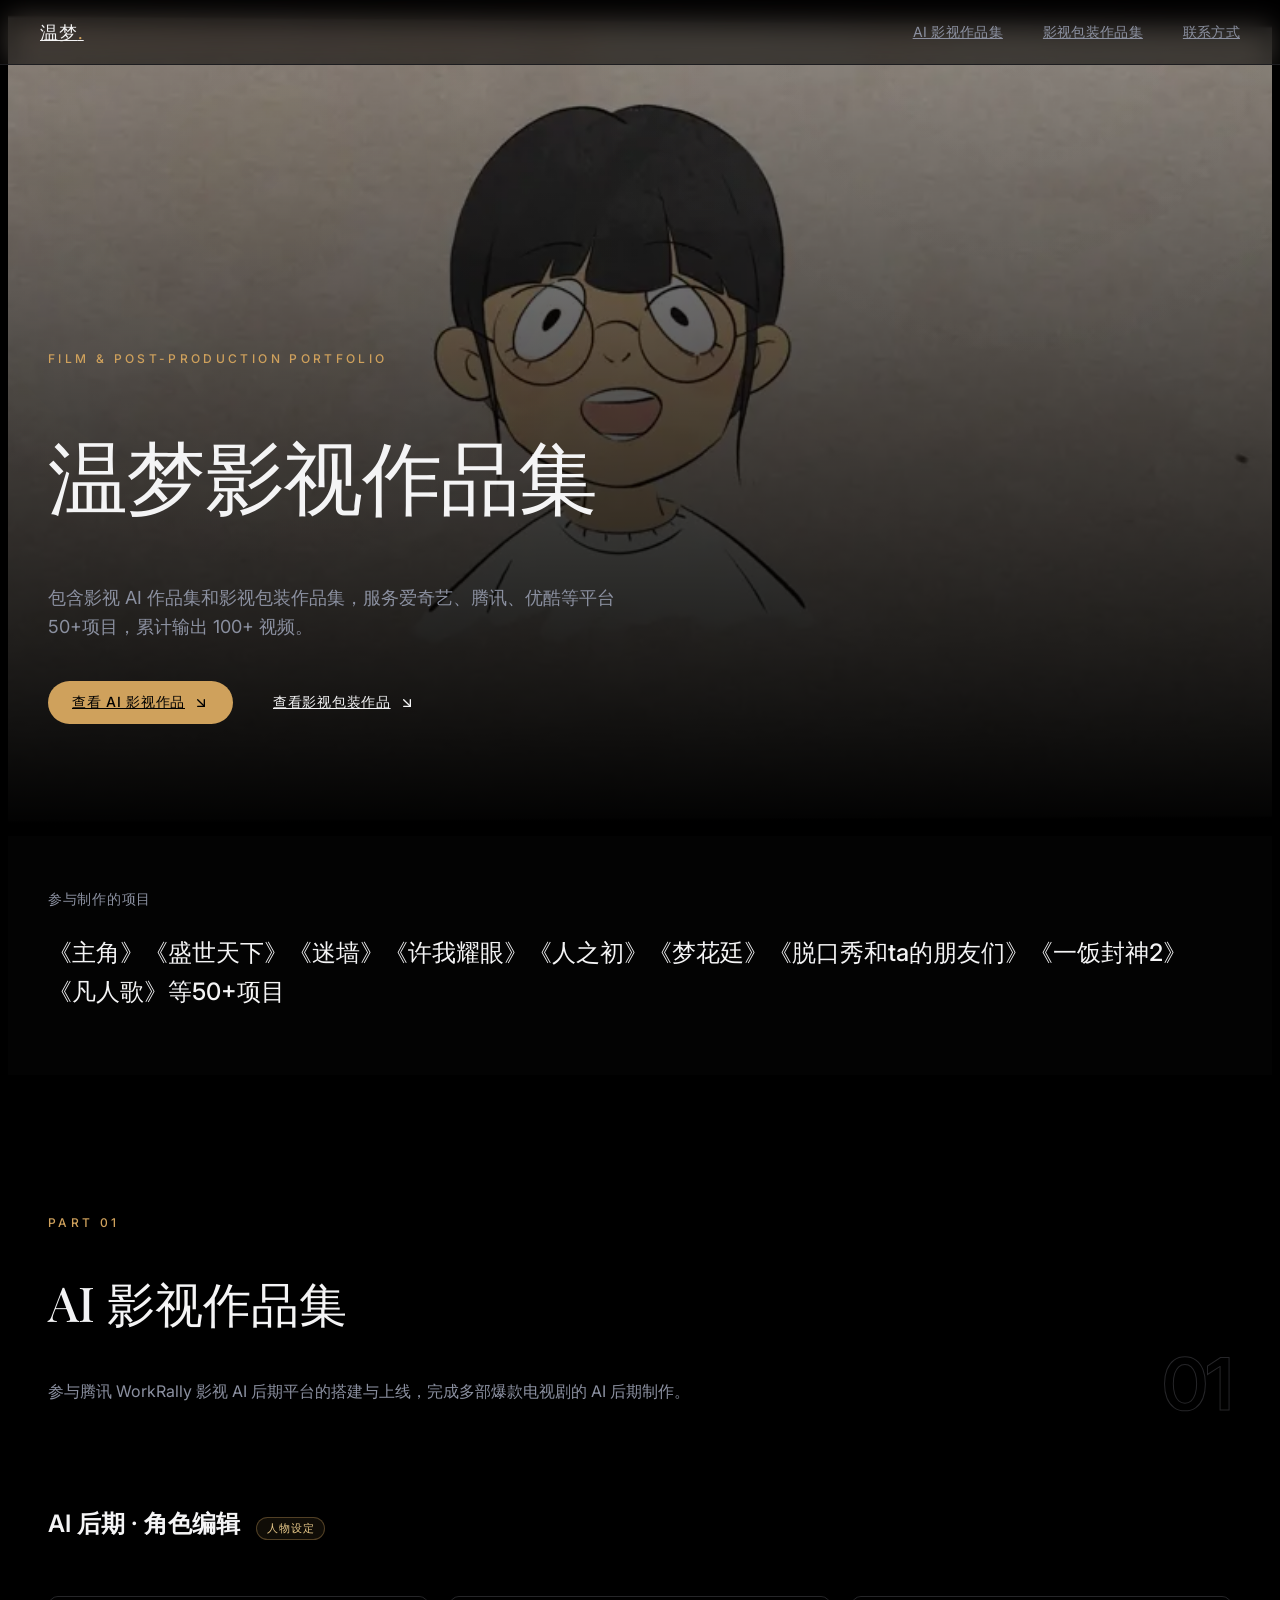
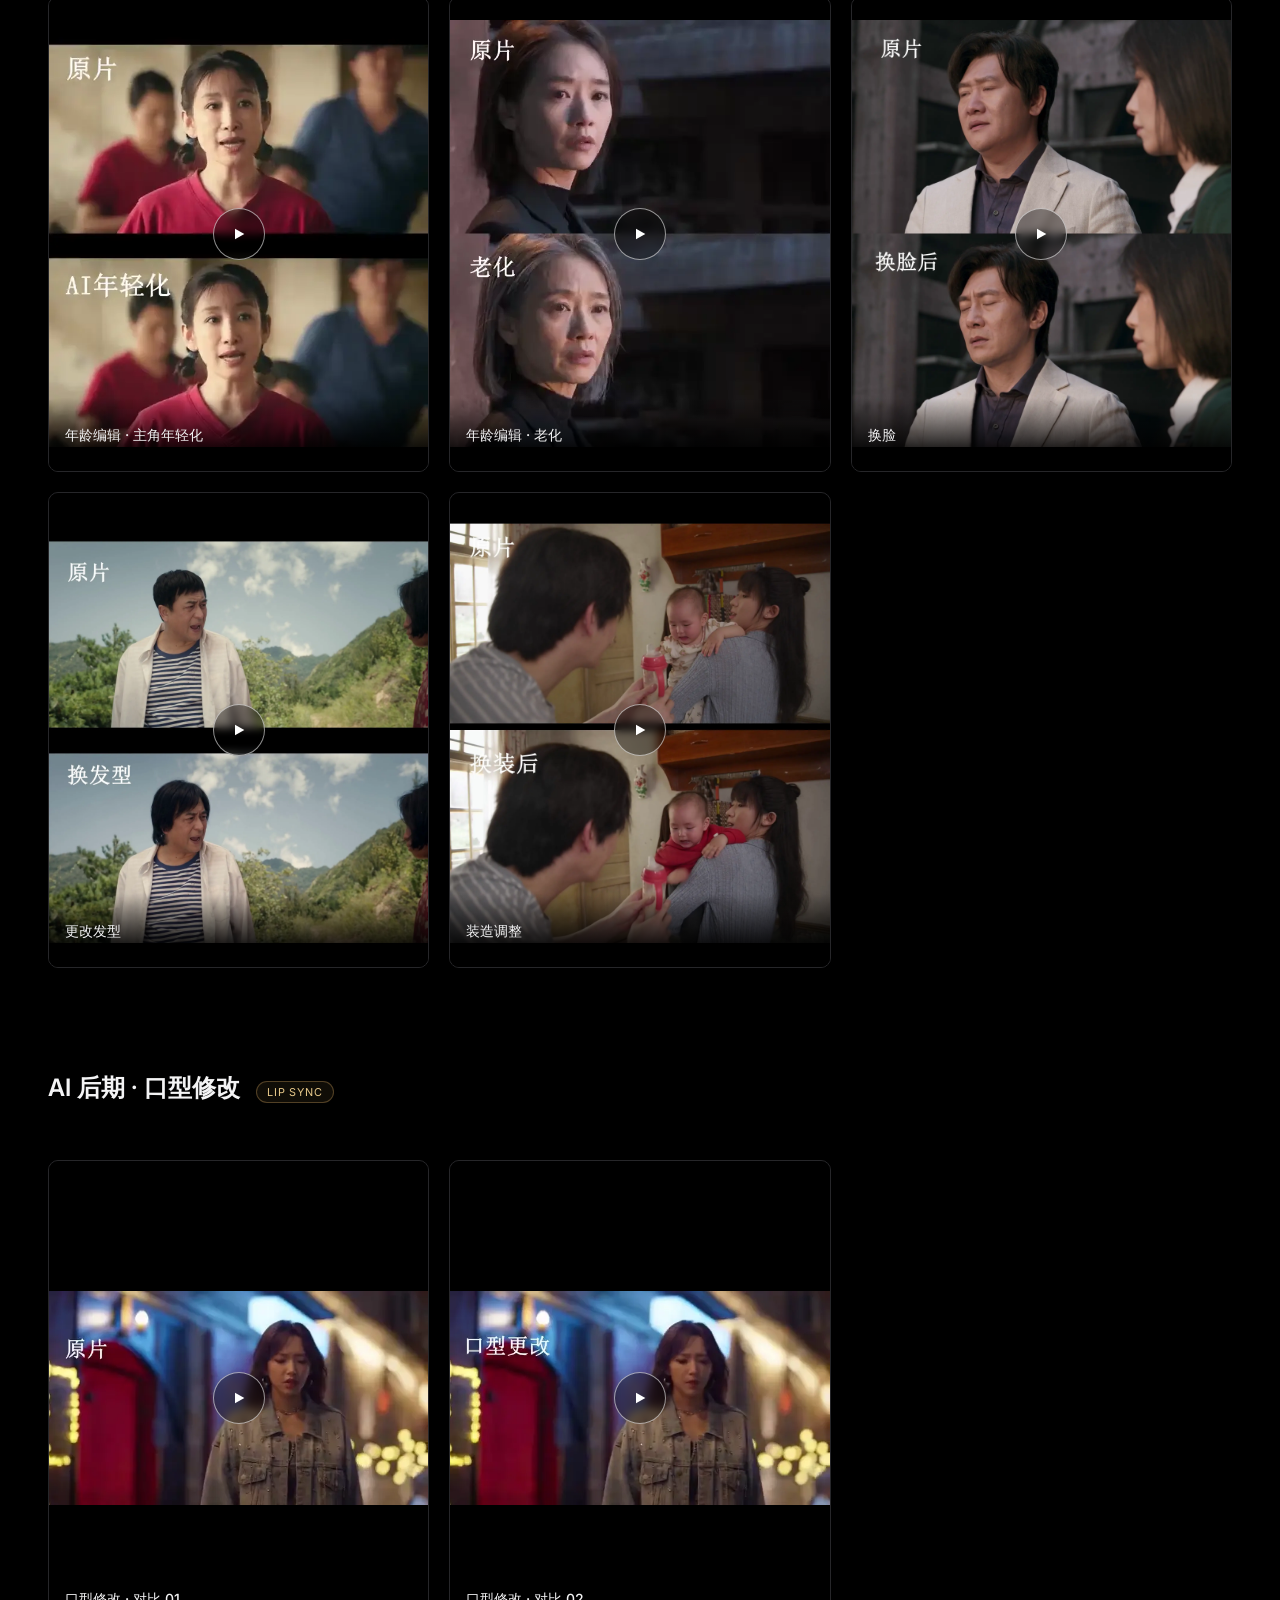
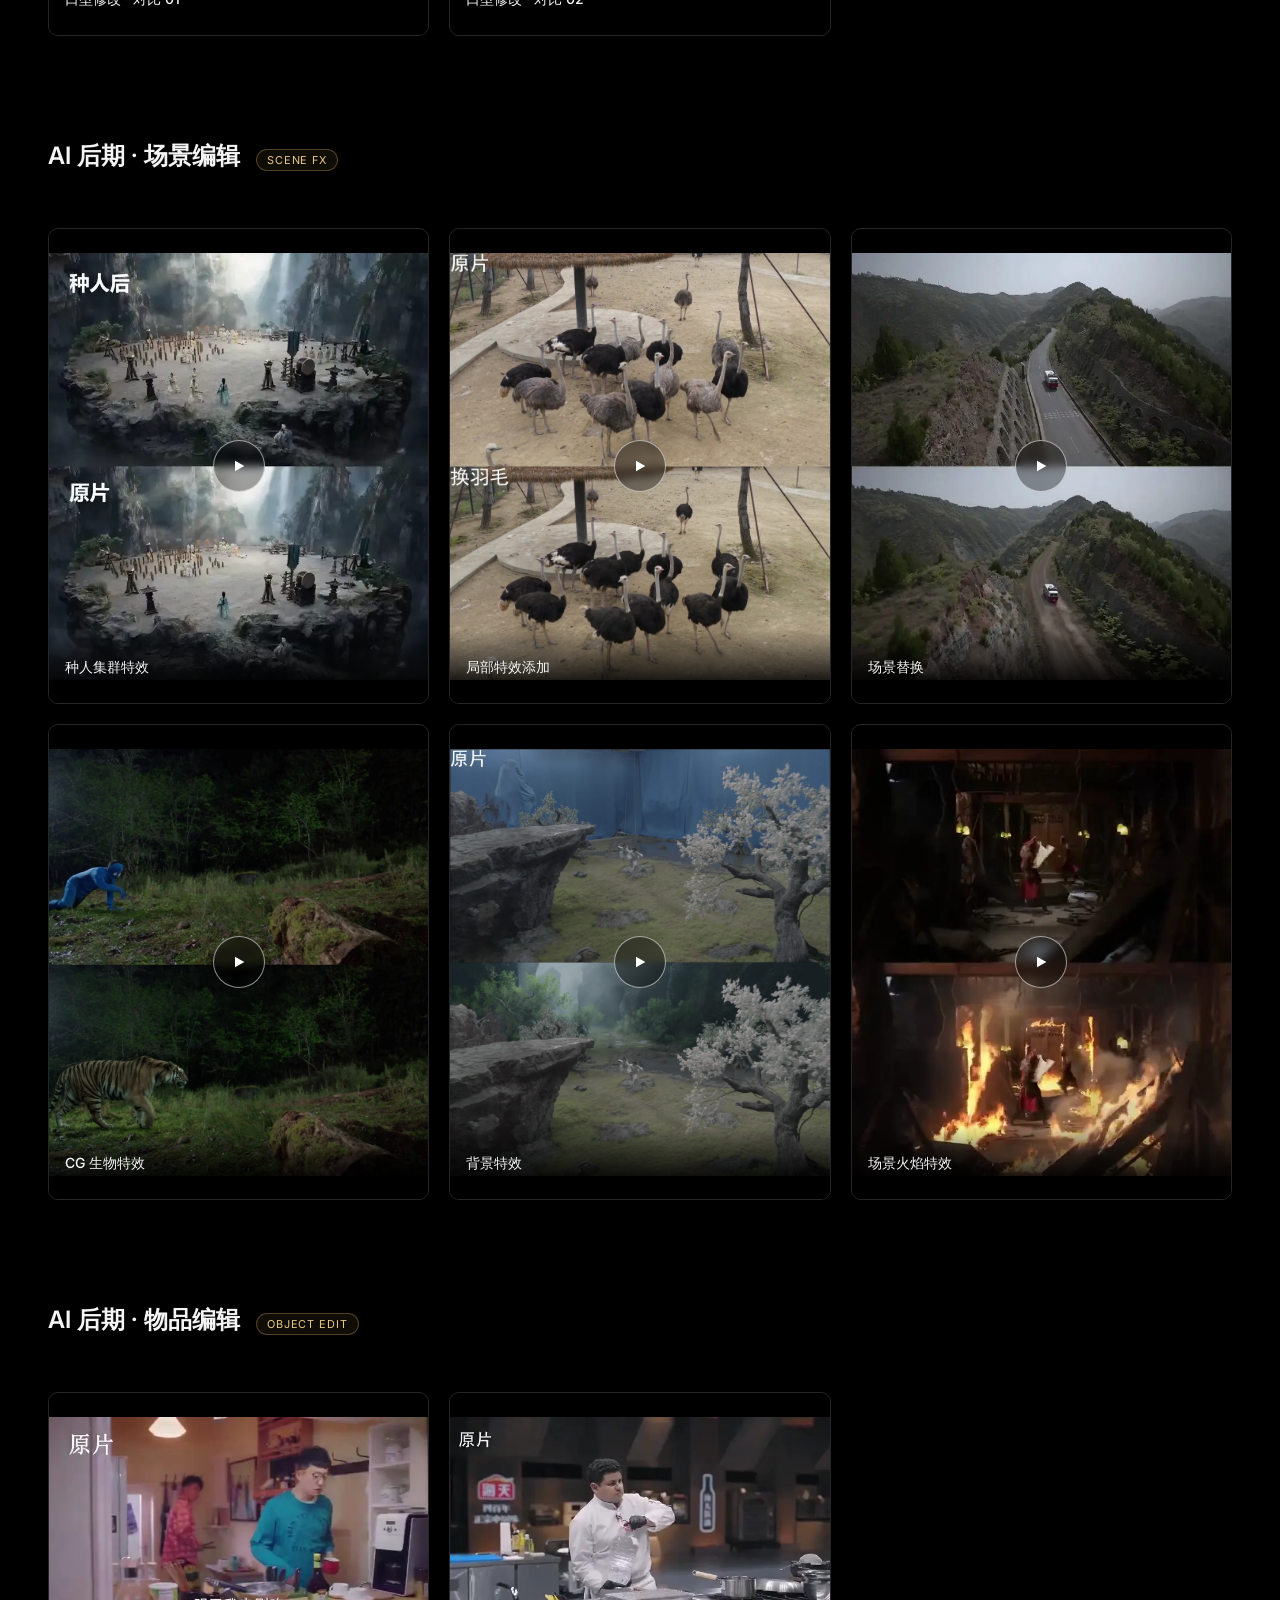
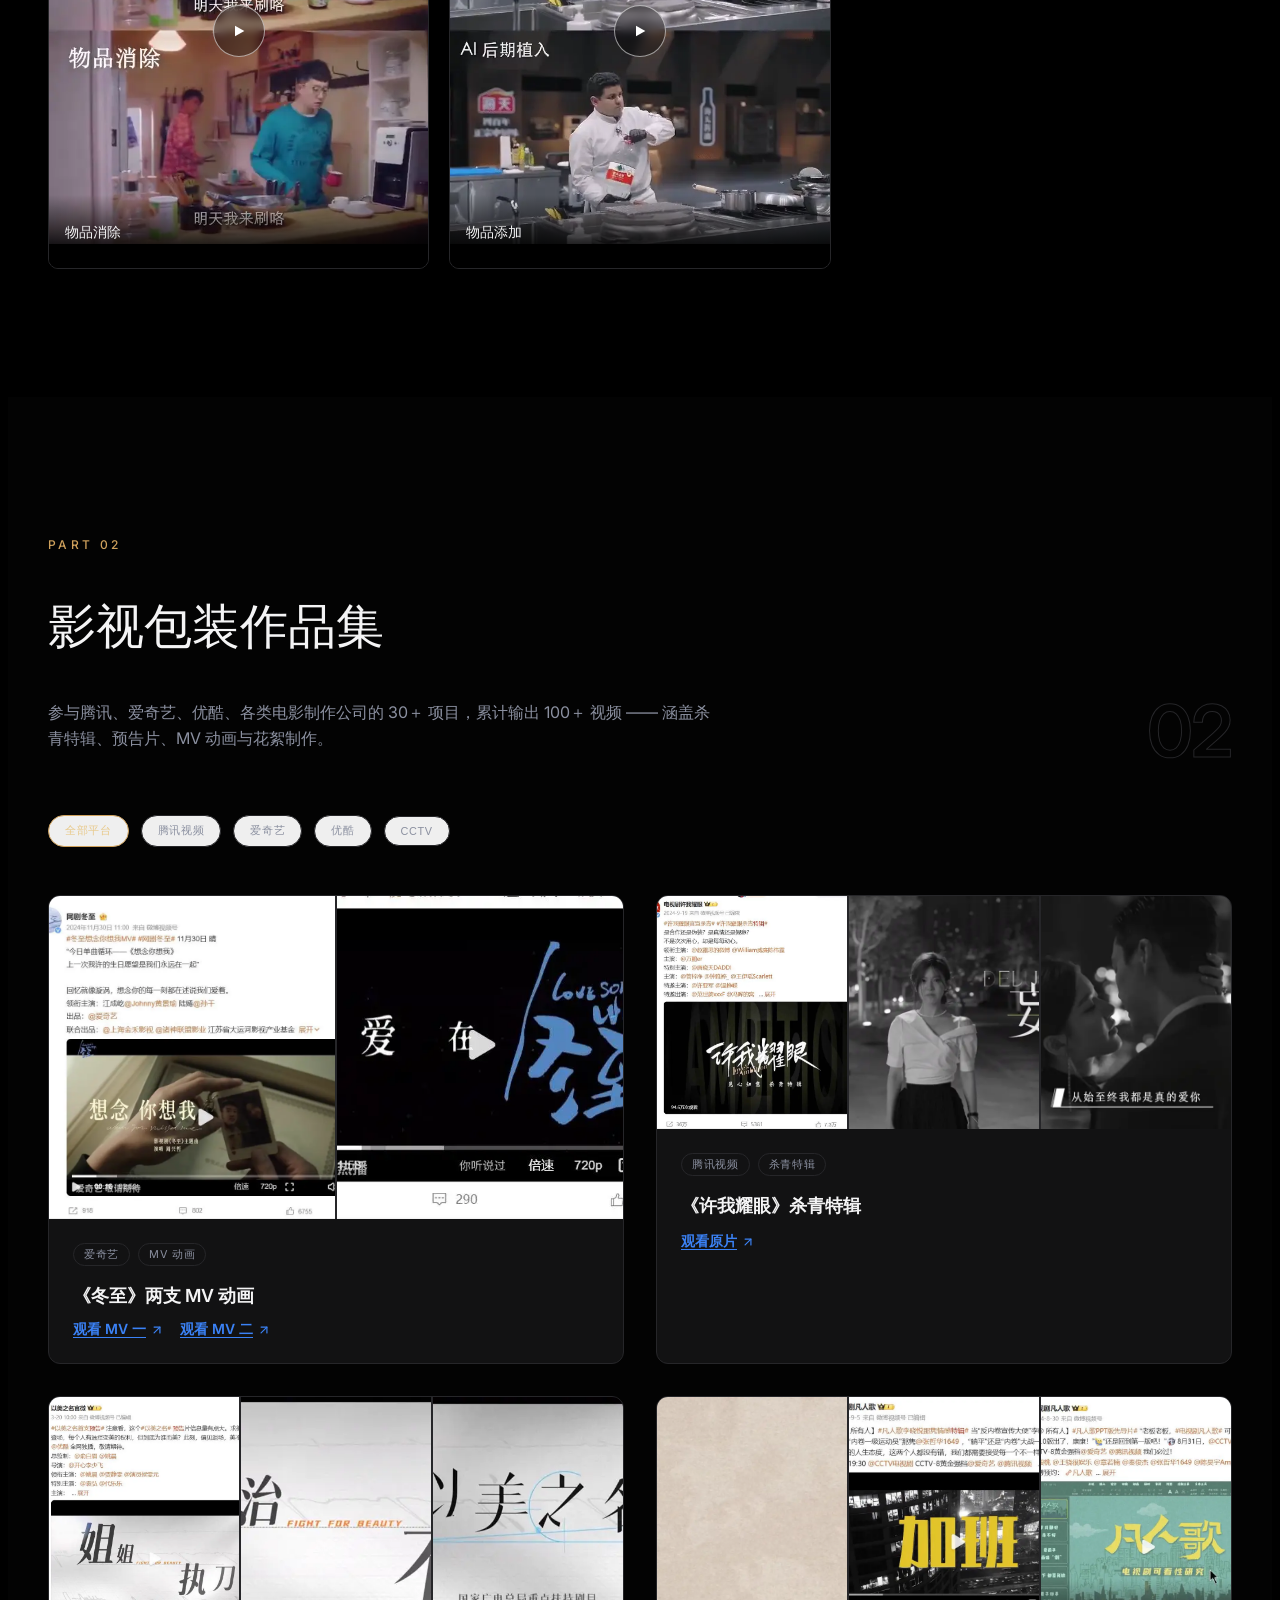
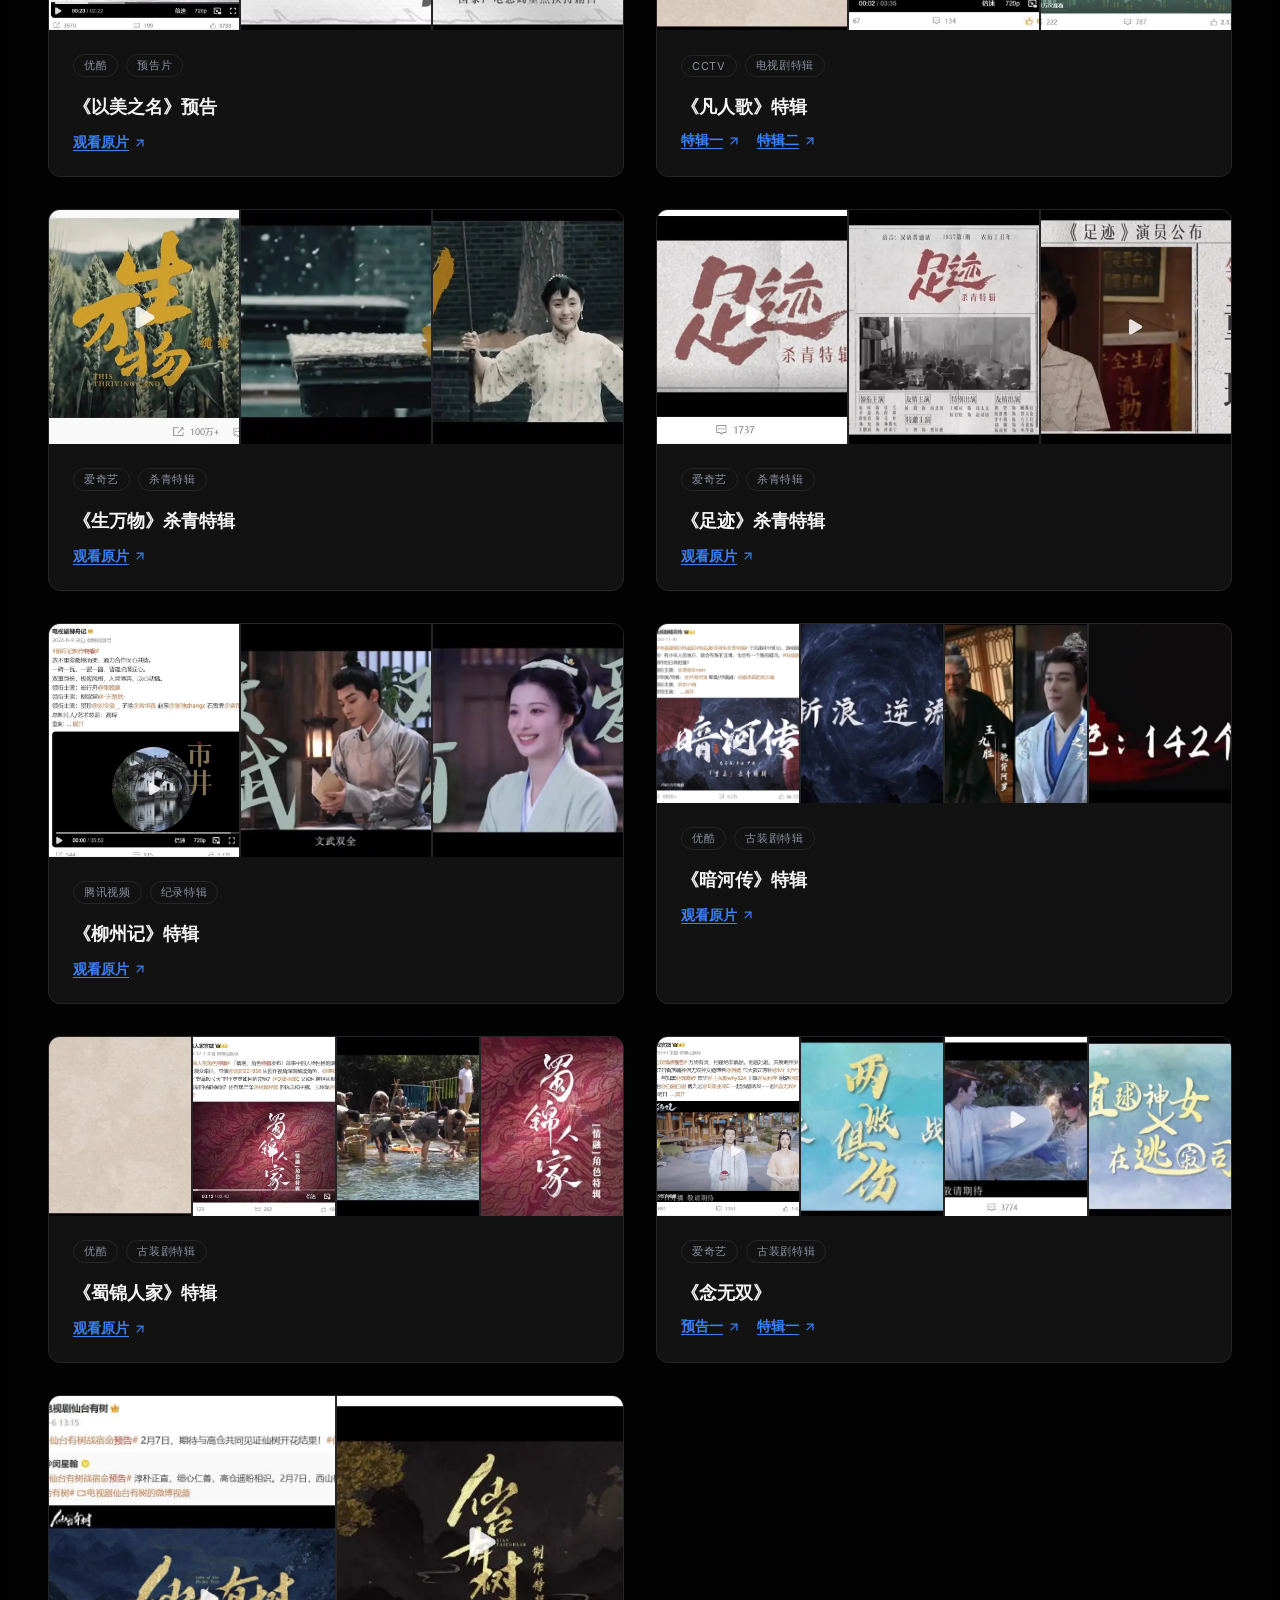
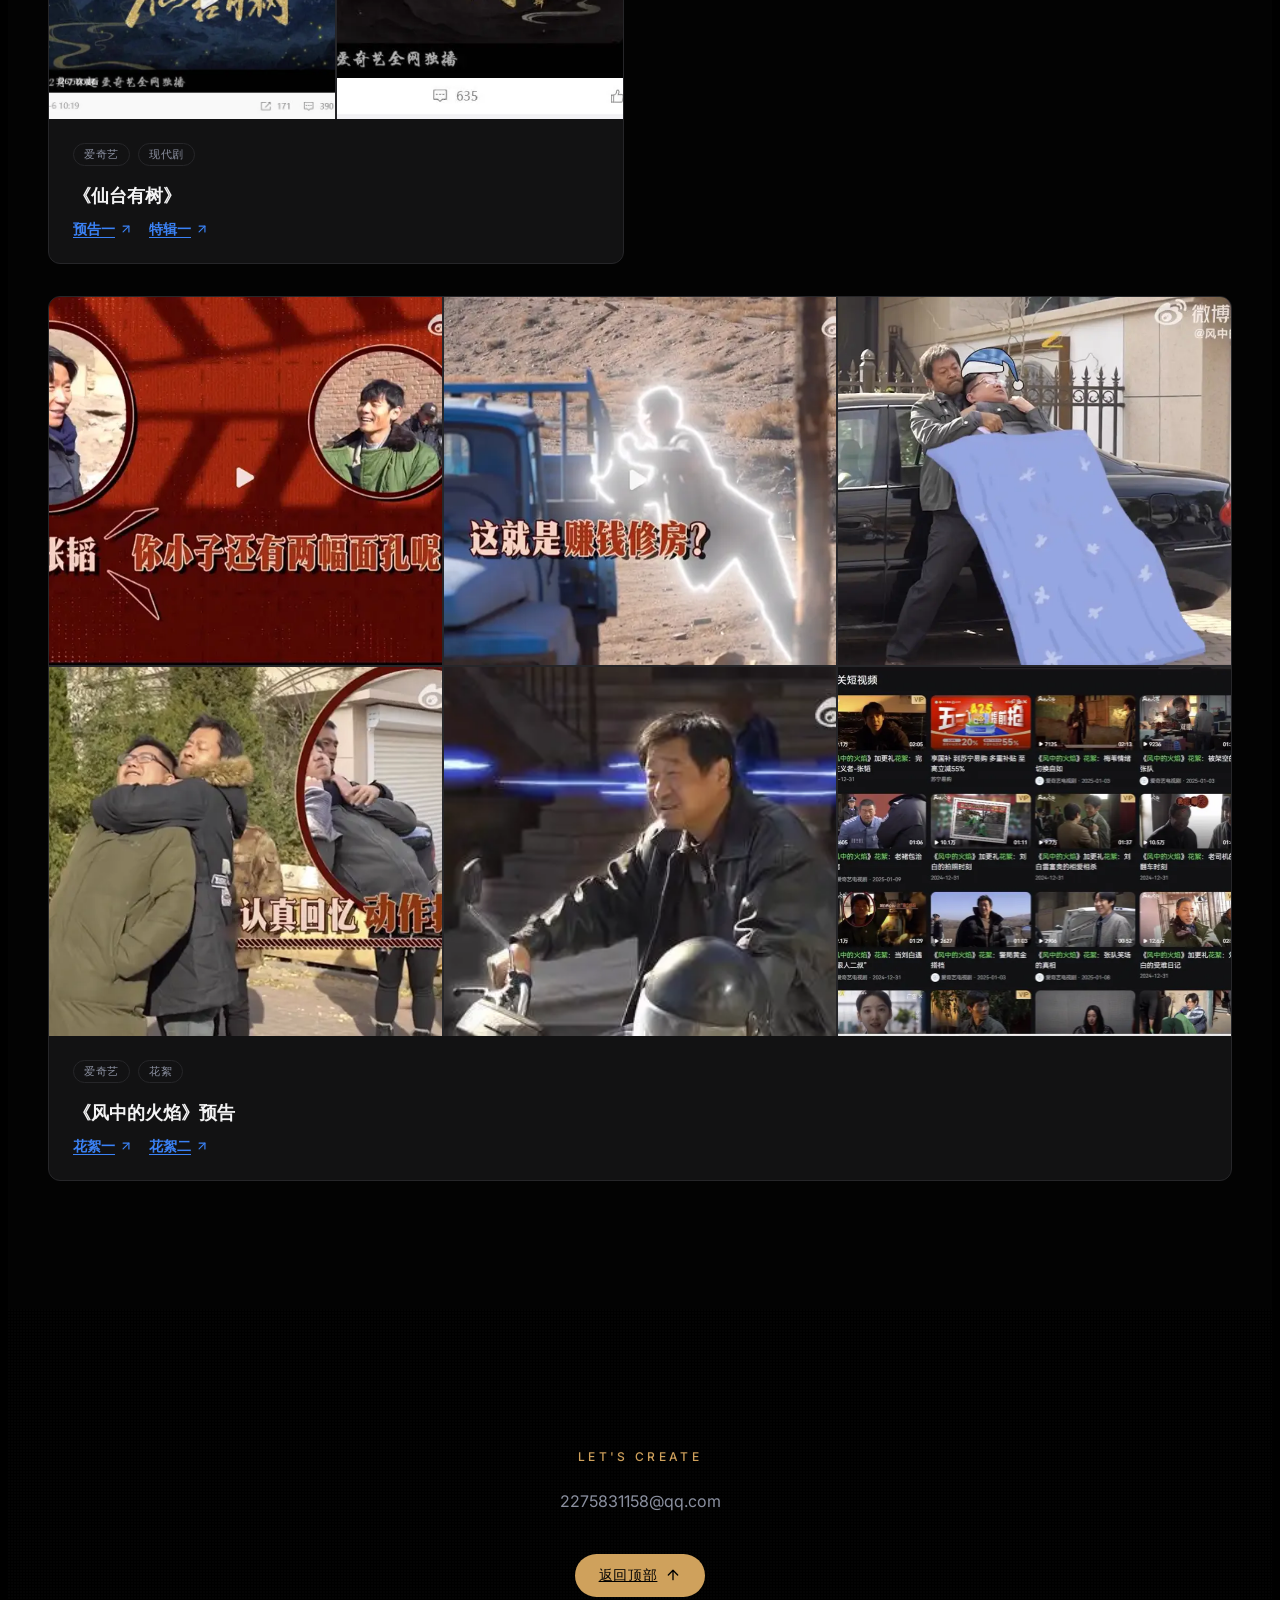
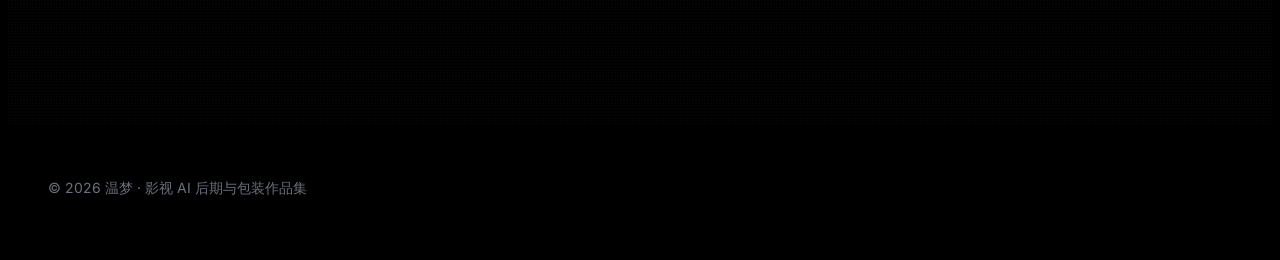
==== commit b18621cd: "Add 凡人歌 to projects list" ====
--- a/index.html
+++ b/index.html
@@ -68,7 +68,7 @@
         <div class="max-w-7xl mx-auto px-6 md:px-10 py-10">
           <p class="text-sm text-ink-muted tracking-wide mb-4">参与制作的项目</p>
           <p class="text-lg md:text-2xl font-medium text-ink leading-relaxed">
-            《主角》《盛世天下》《迷墙》《许我耀眼》《人之初》《梦花廷》《脱口秀和ta的朋友们》《一饭封神2》等50+项目
+            《主角》《盛世天下》《迷墙》《许我耀眼》《人之初》《梦花廷》《脱口秀和ta的朋友们》《一饭封神2》《凡人歌》等50+项目
           </p>
         </div>
       </section>
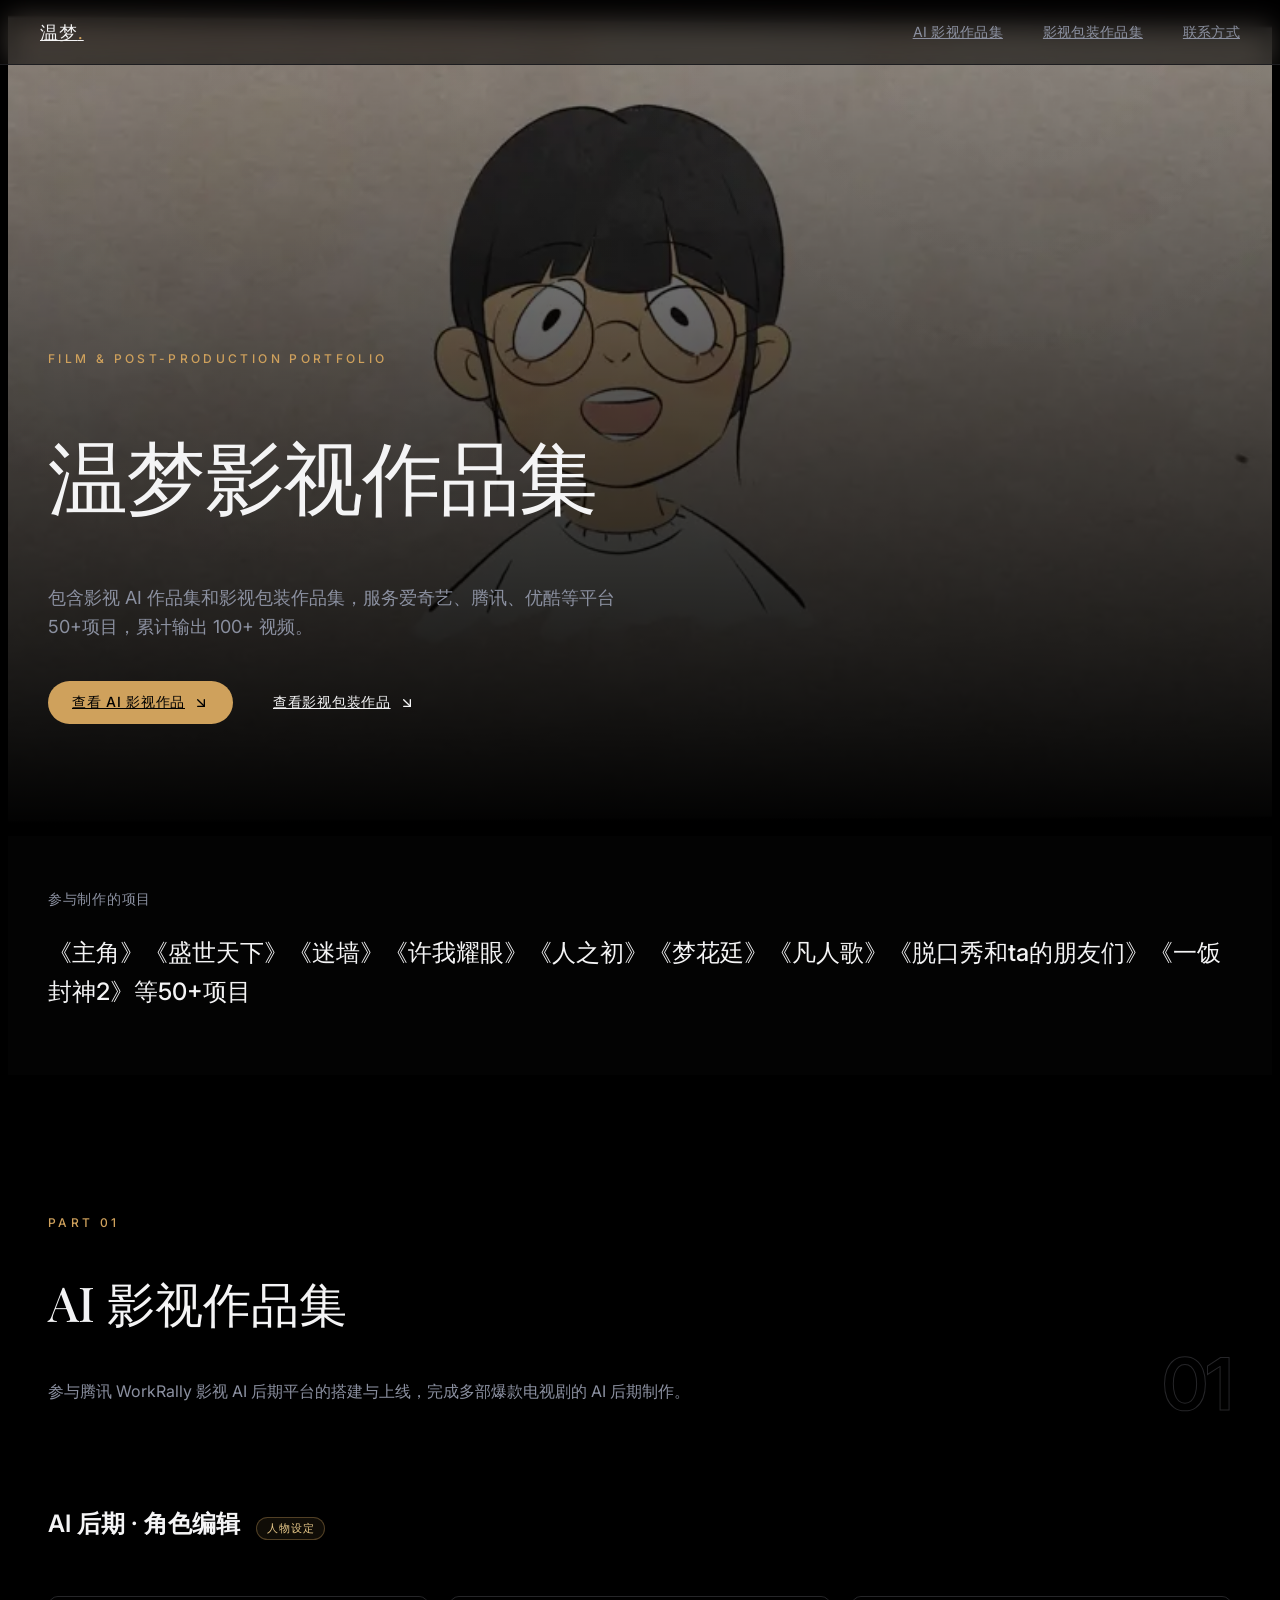
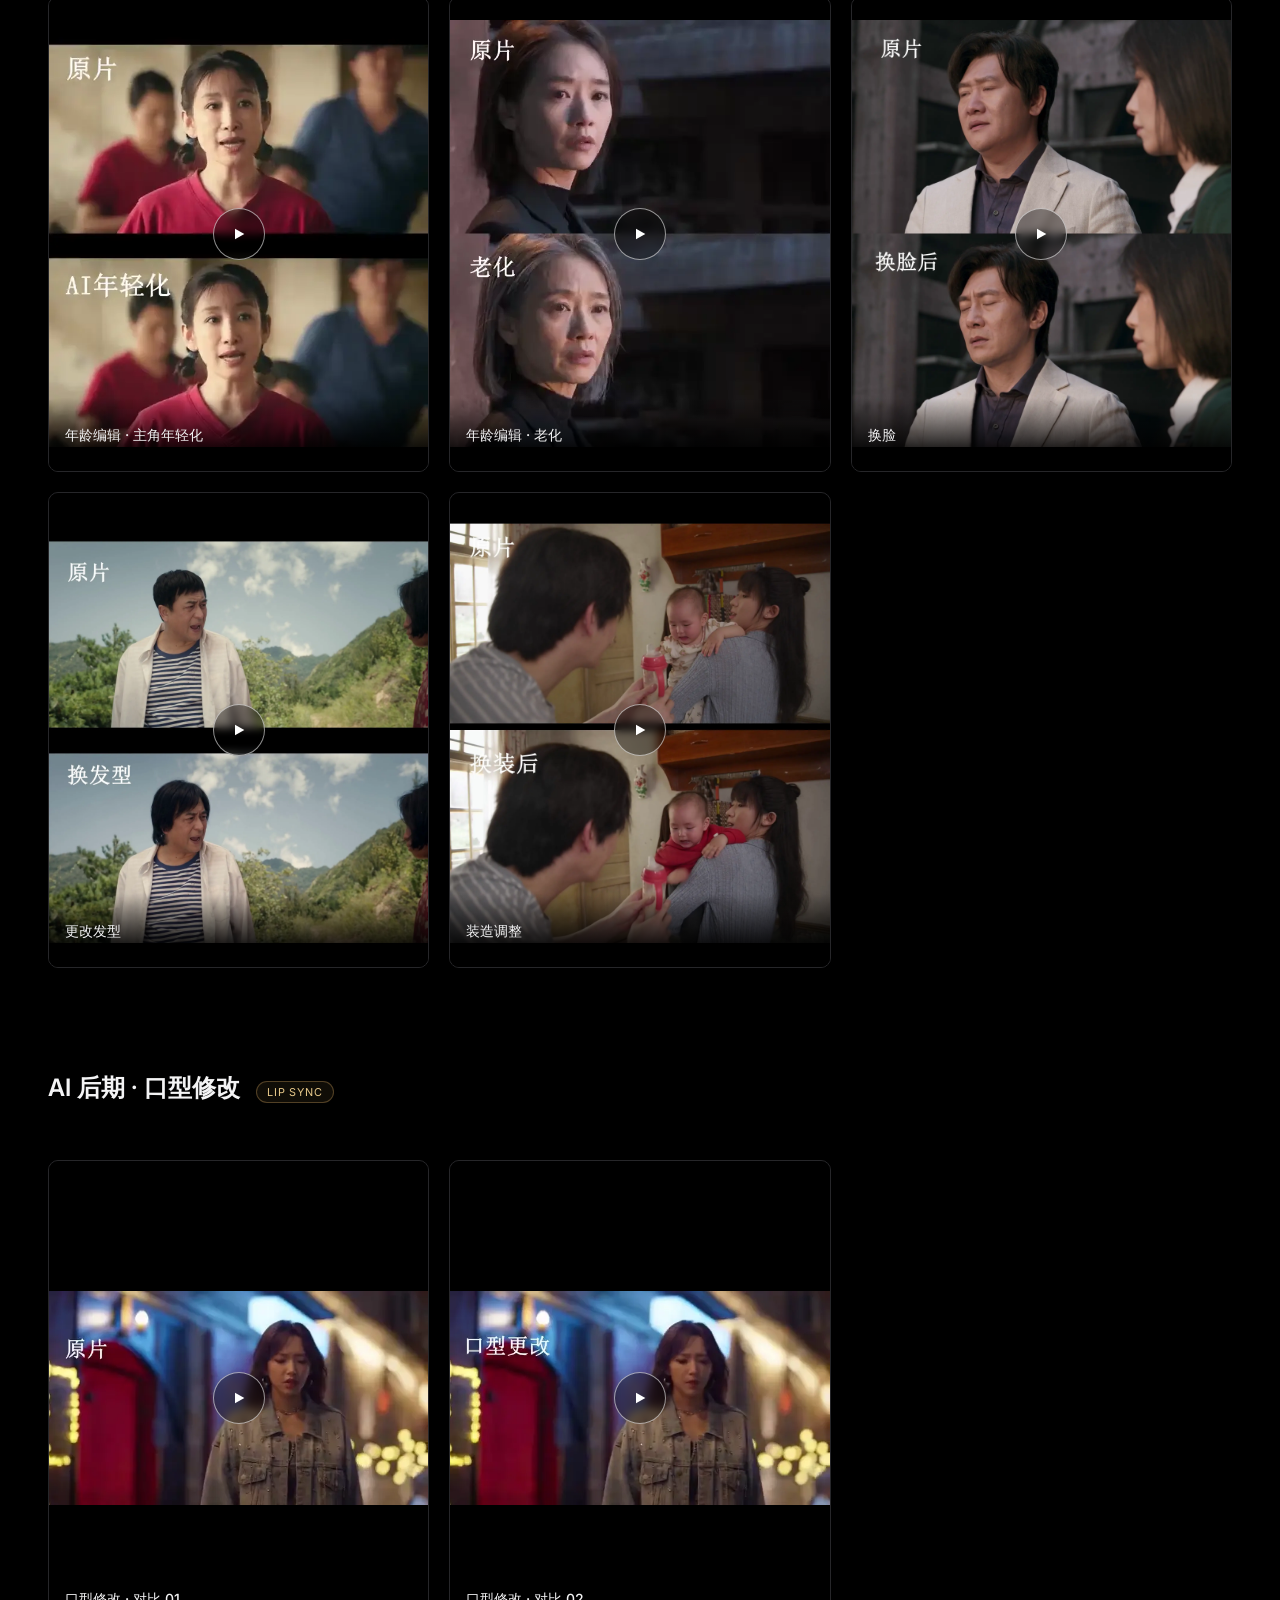
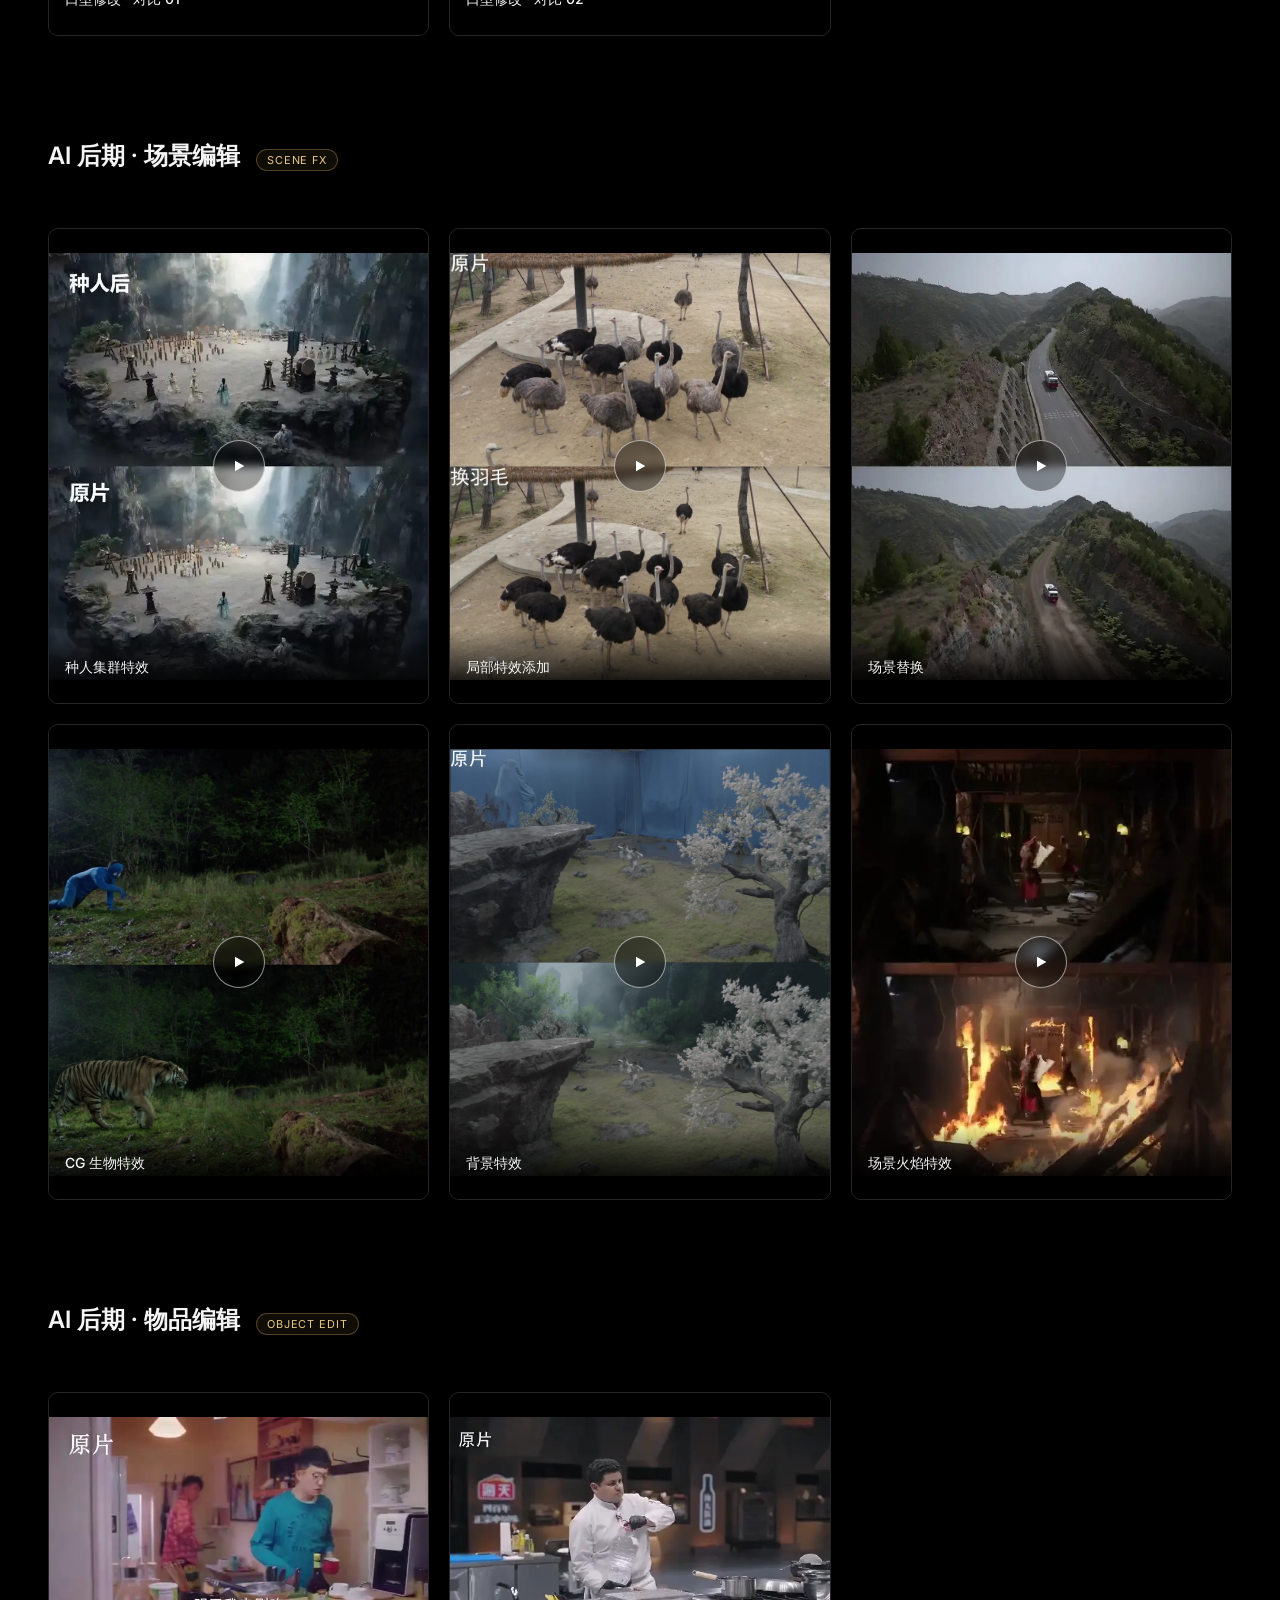
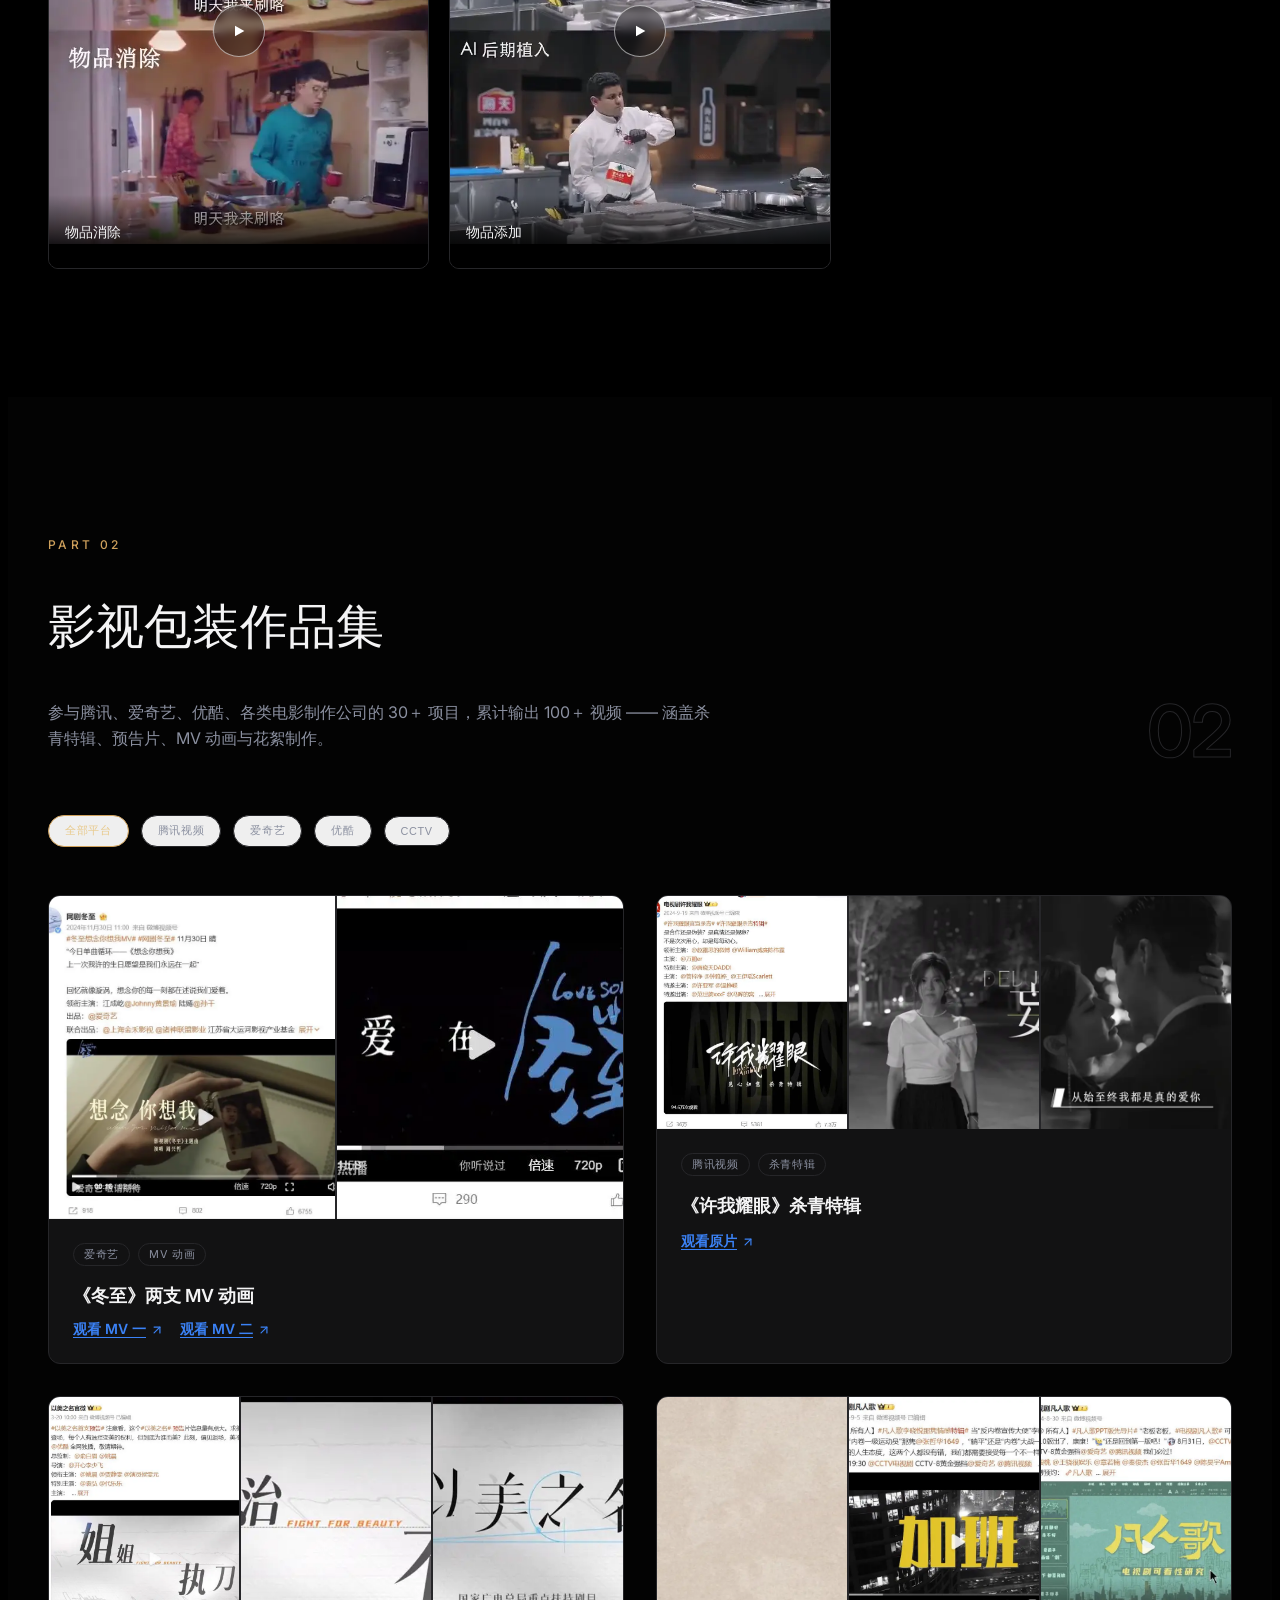
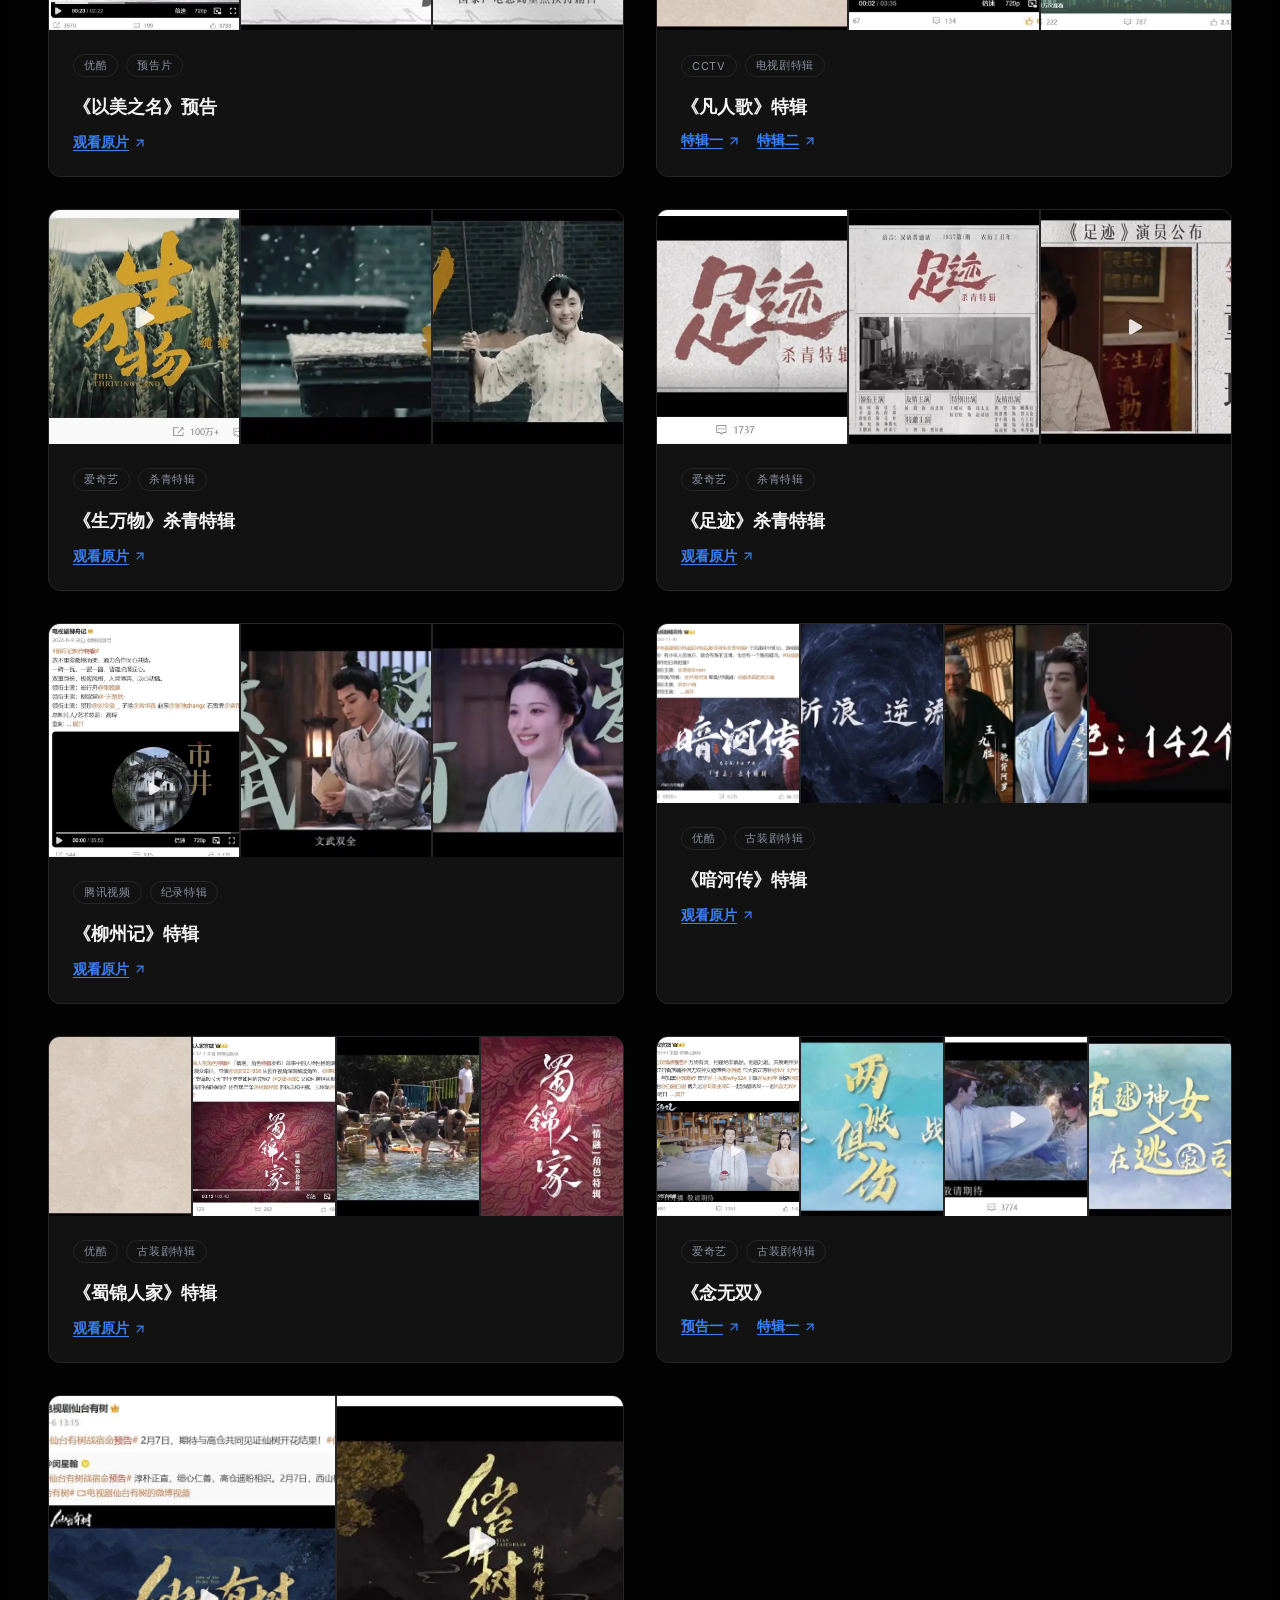
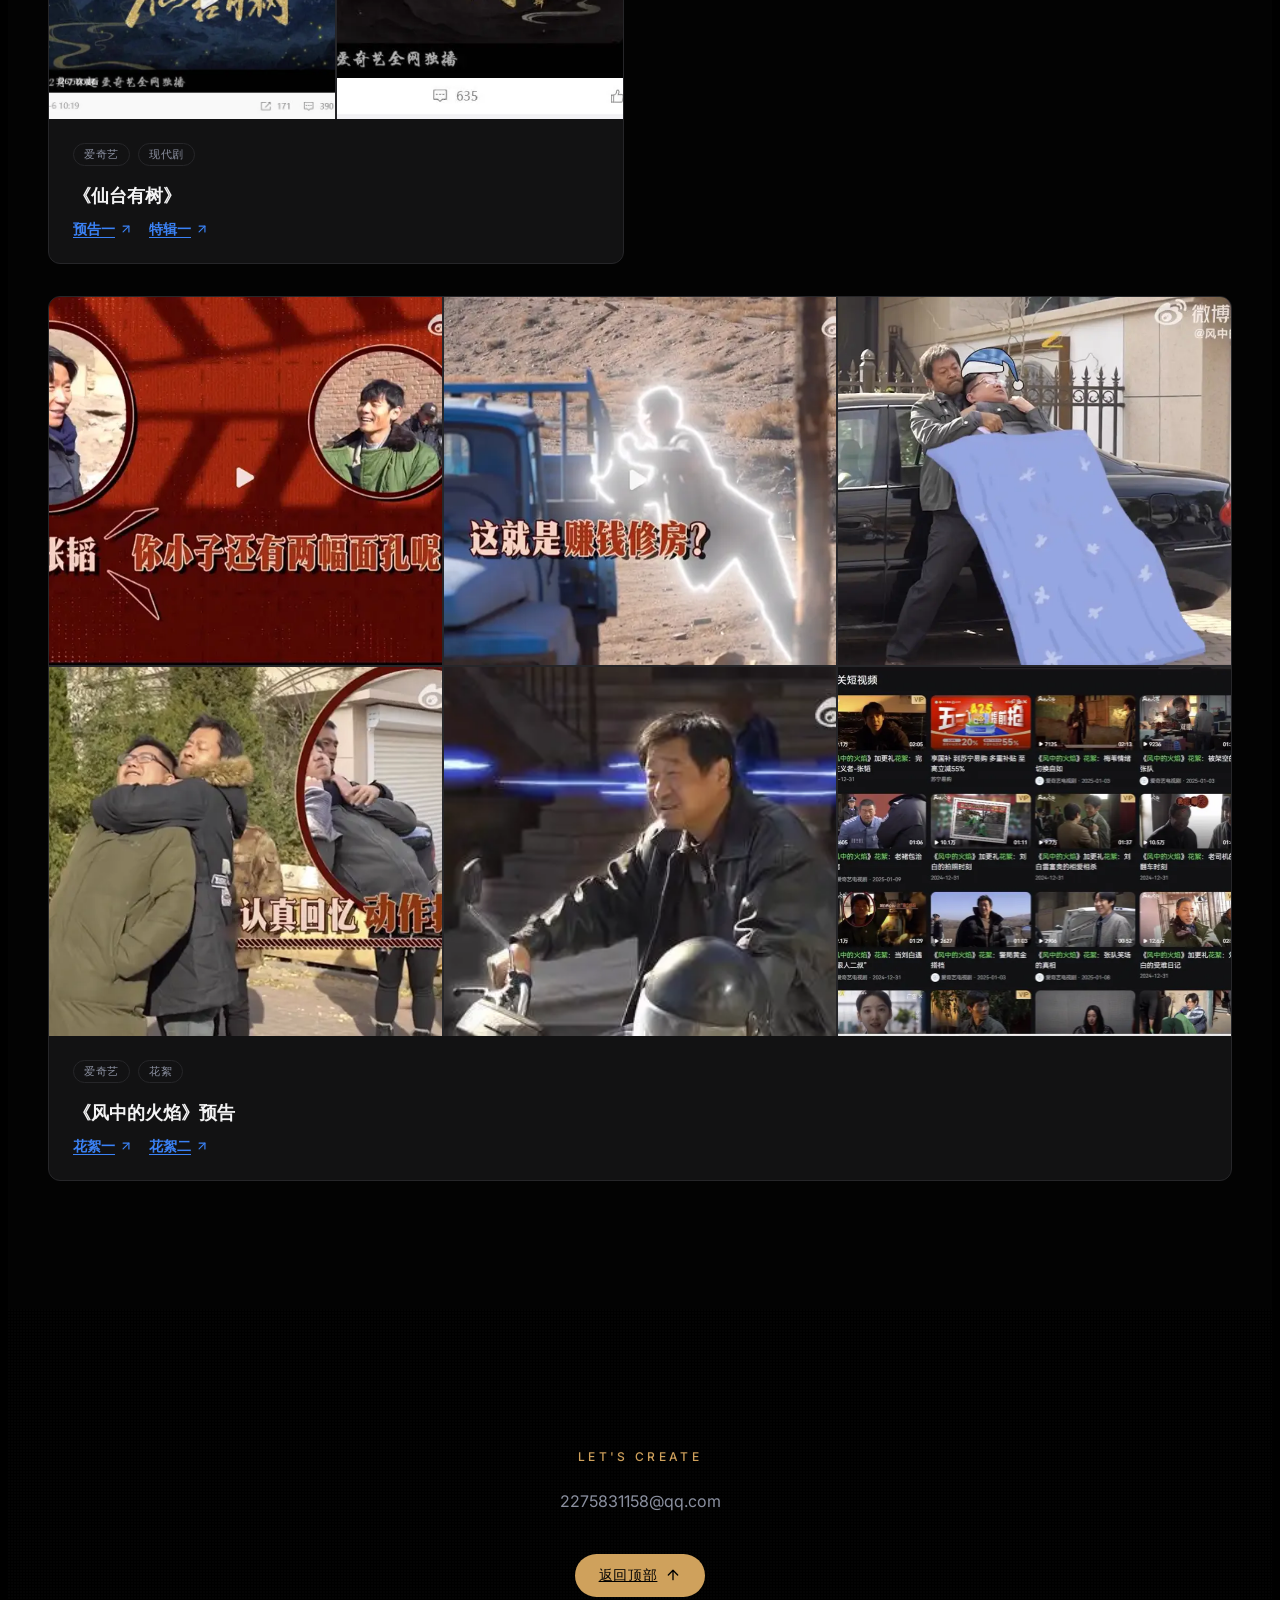
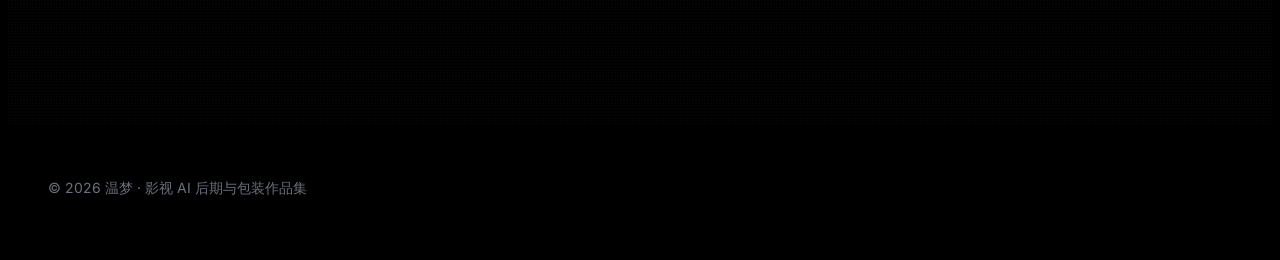
==== commit ec1c61a3: "Reorder 凡人歌 after 梦花廷" ====
--- a/index.html
+++ b/index.html
@@ -68,7 +68,7 @@
         <div class="max-w-7xl mx-auto px-6 md:px-10 py-10">
           <p class="text-sm text-ink-muted tracking-wide mb-4">参与制作的项目</p>
           <p class="text-lg md:text-2xl font-medium text-ink leading-relaxed">
-            《主角》《盛世天下》《迷墙》《许我耀眼》《人之初》《梦花廷》《脱口秀和ta的朋友们》《一饭封神2》《凡人歌》等50+项目
+            《主角》《盛世天下》《迷墙》《许我耀眼》《人之初》《梦花廷》《凡人歌》《脱口秀和ta的朋友们》《一饭封神2》等50+项目
           </p>
         </div>
       </section>
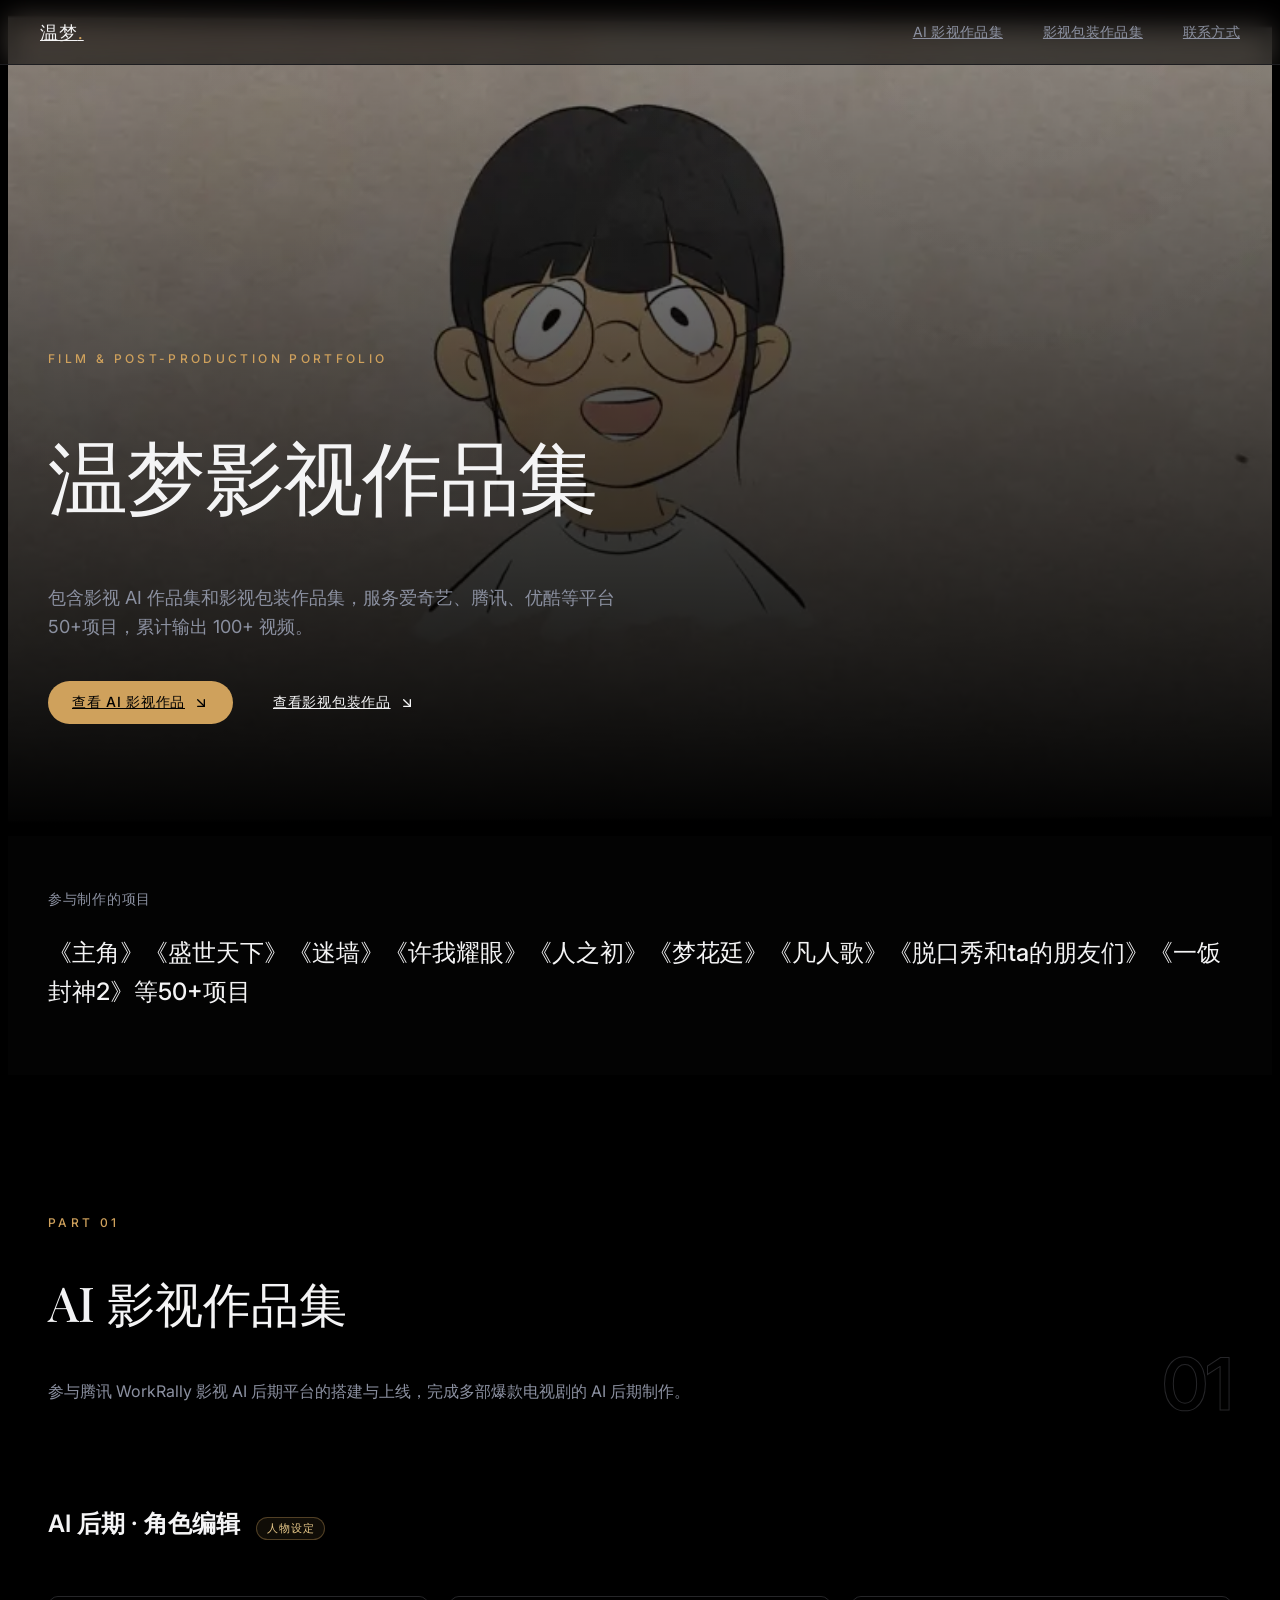
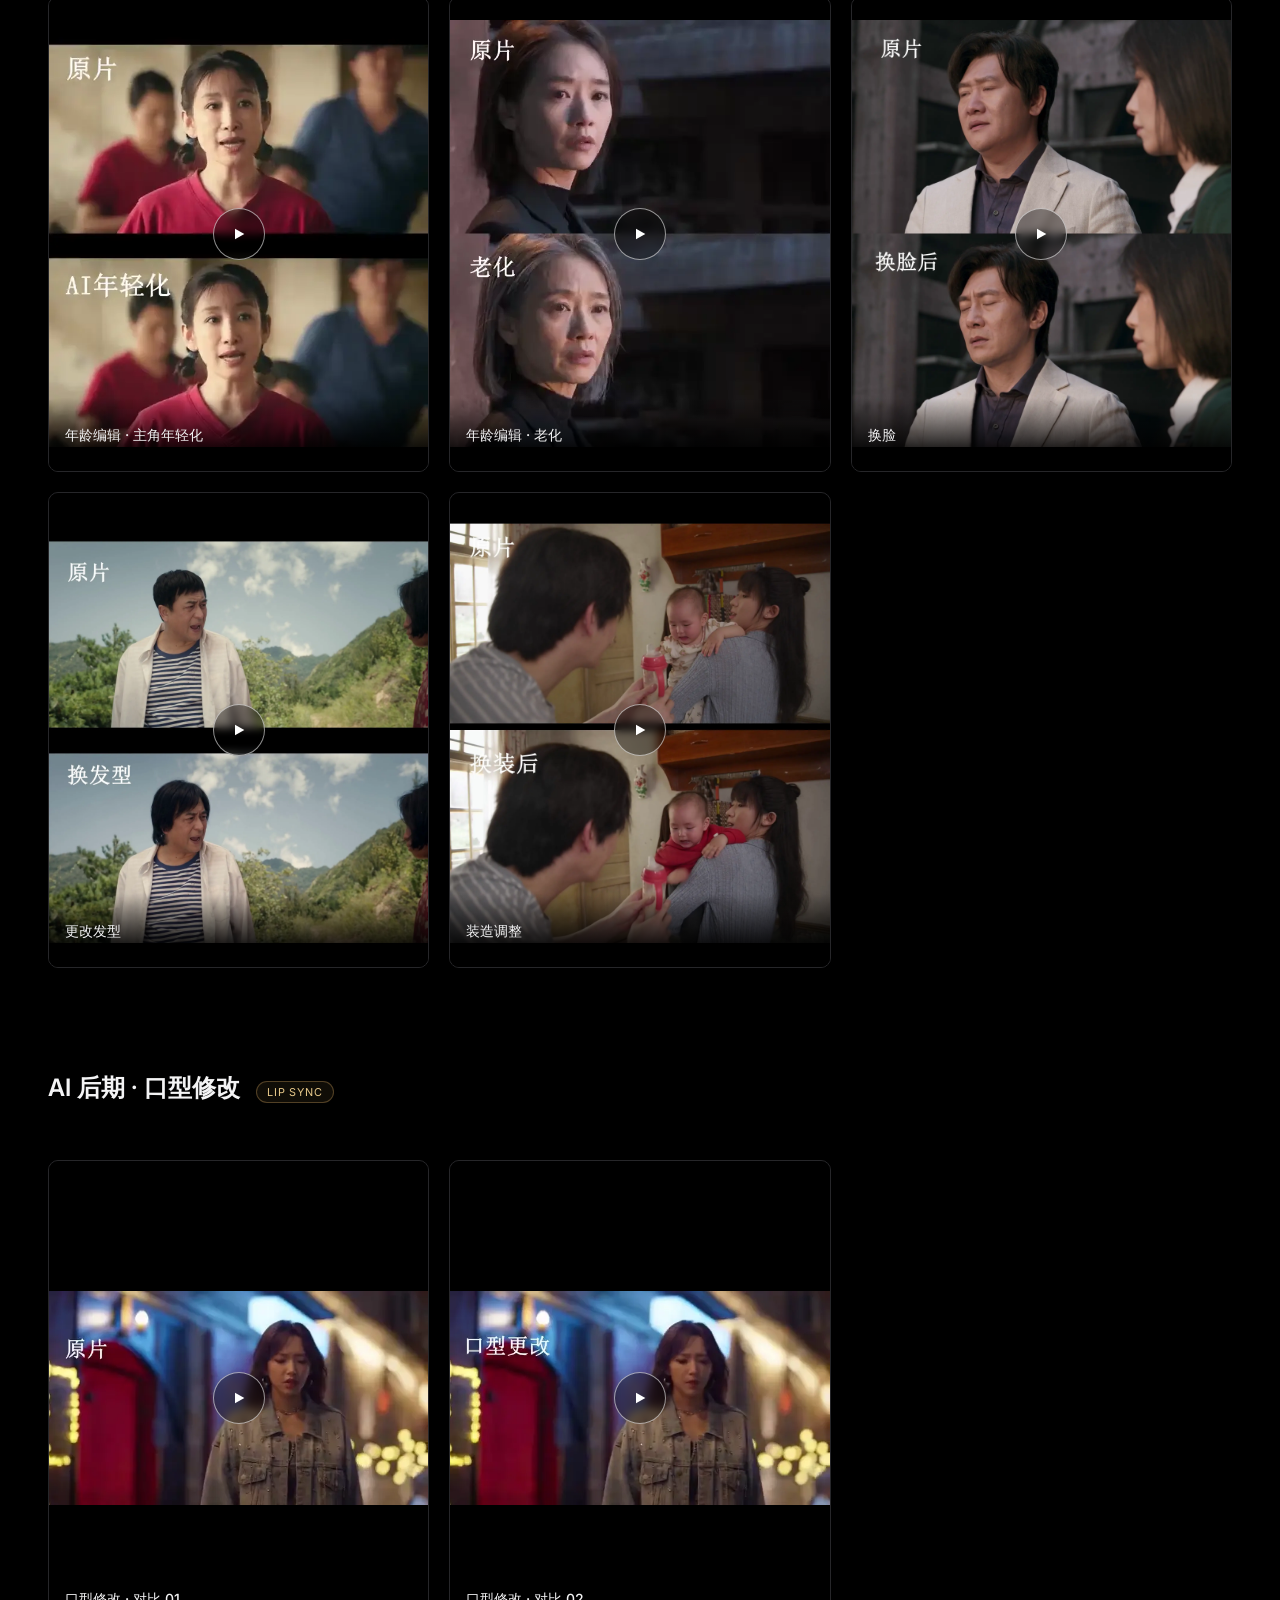
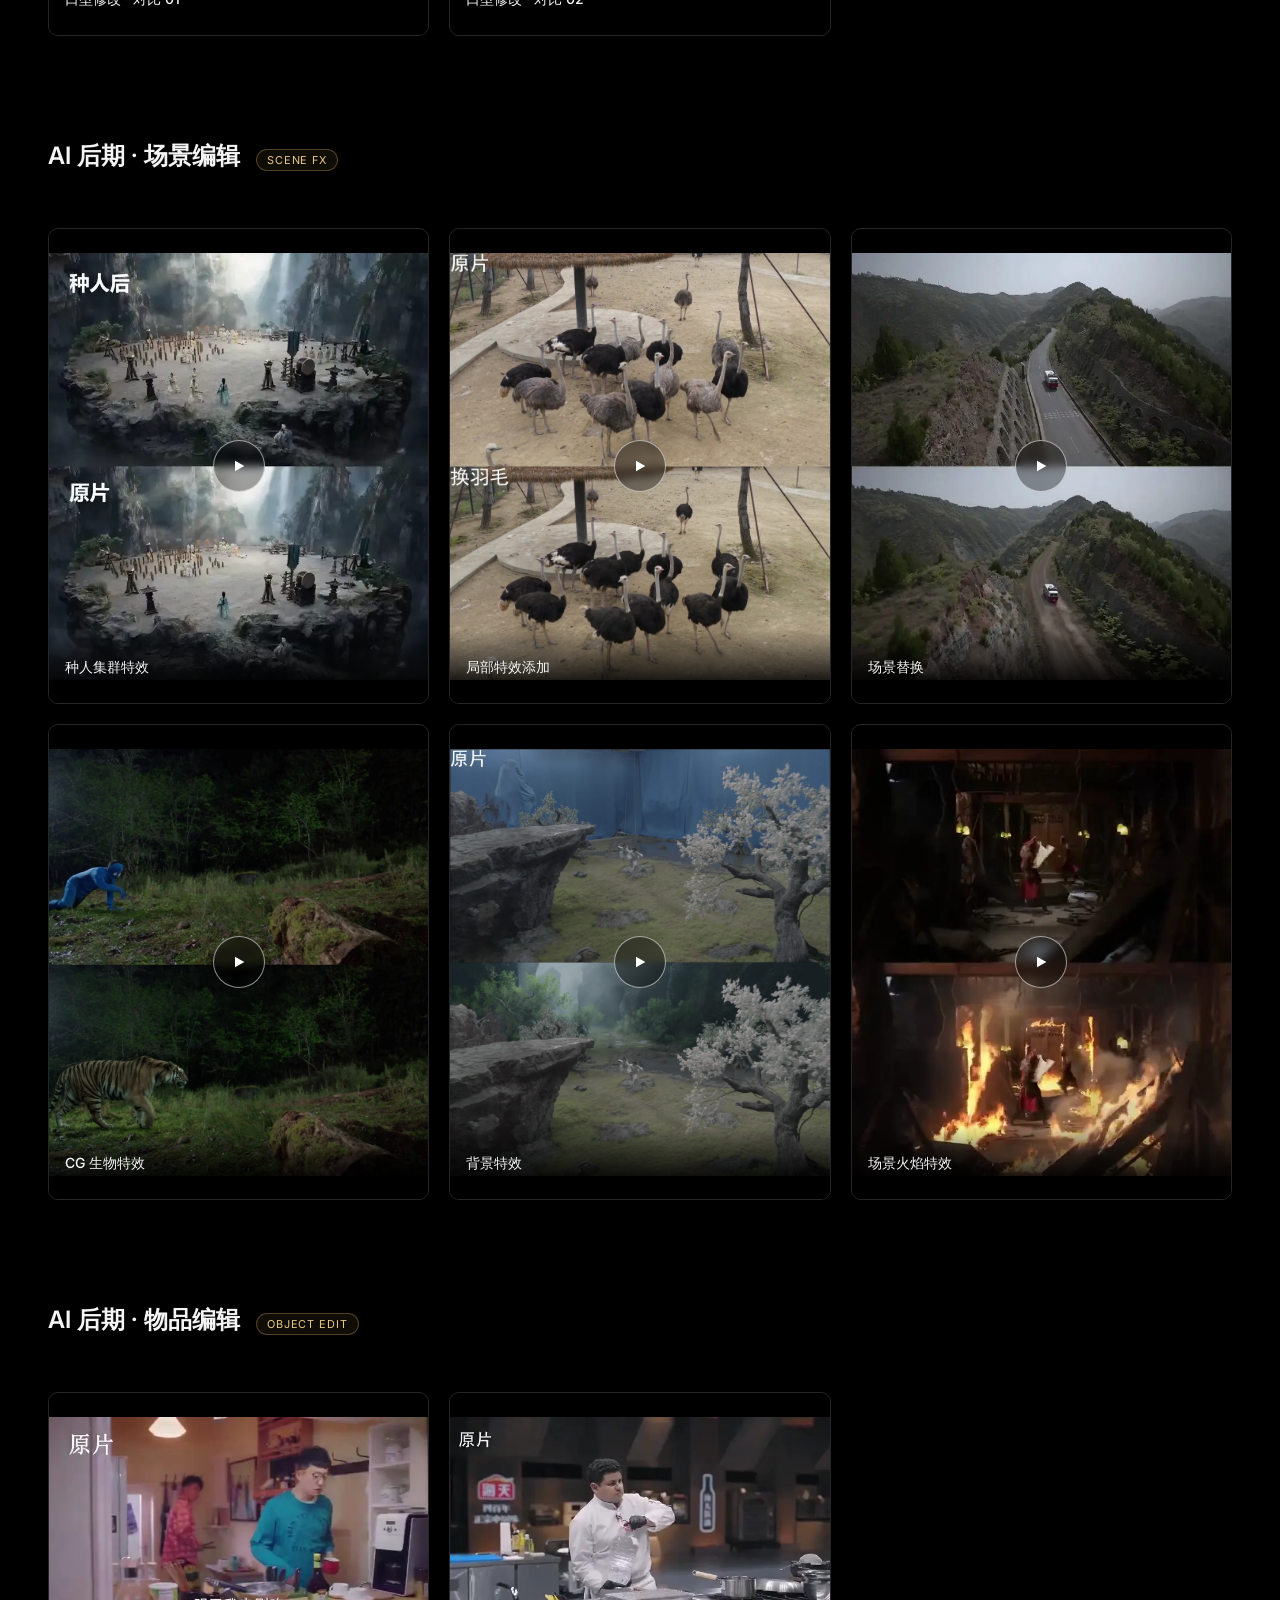
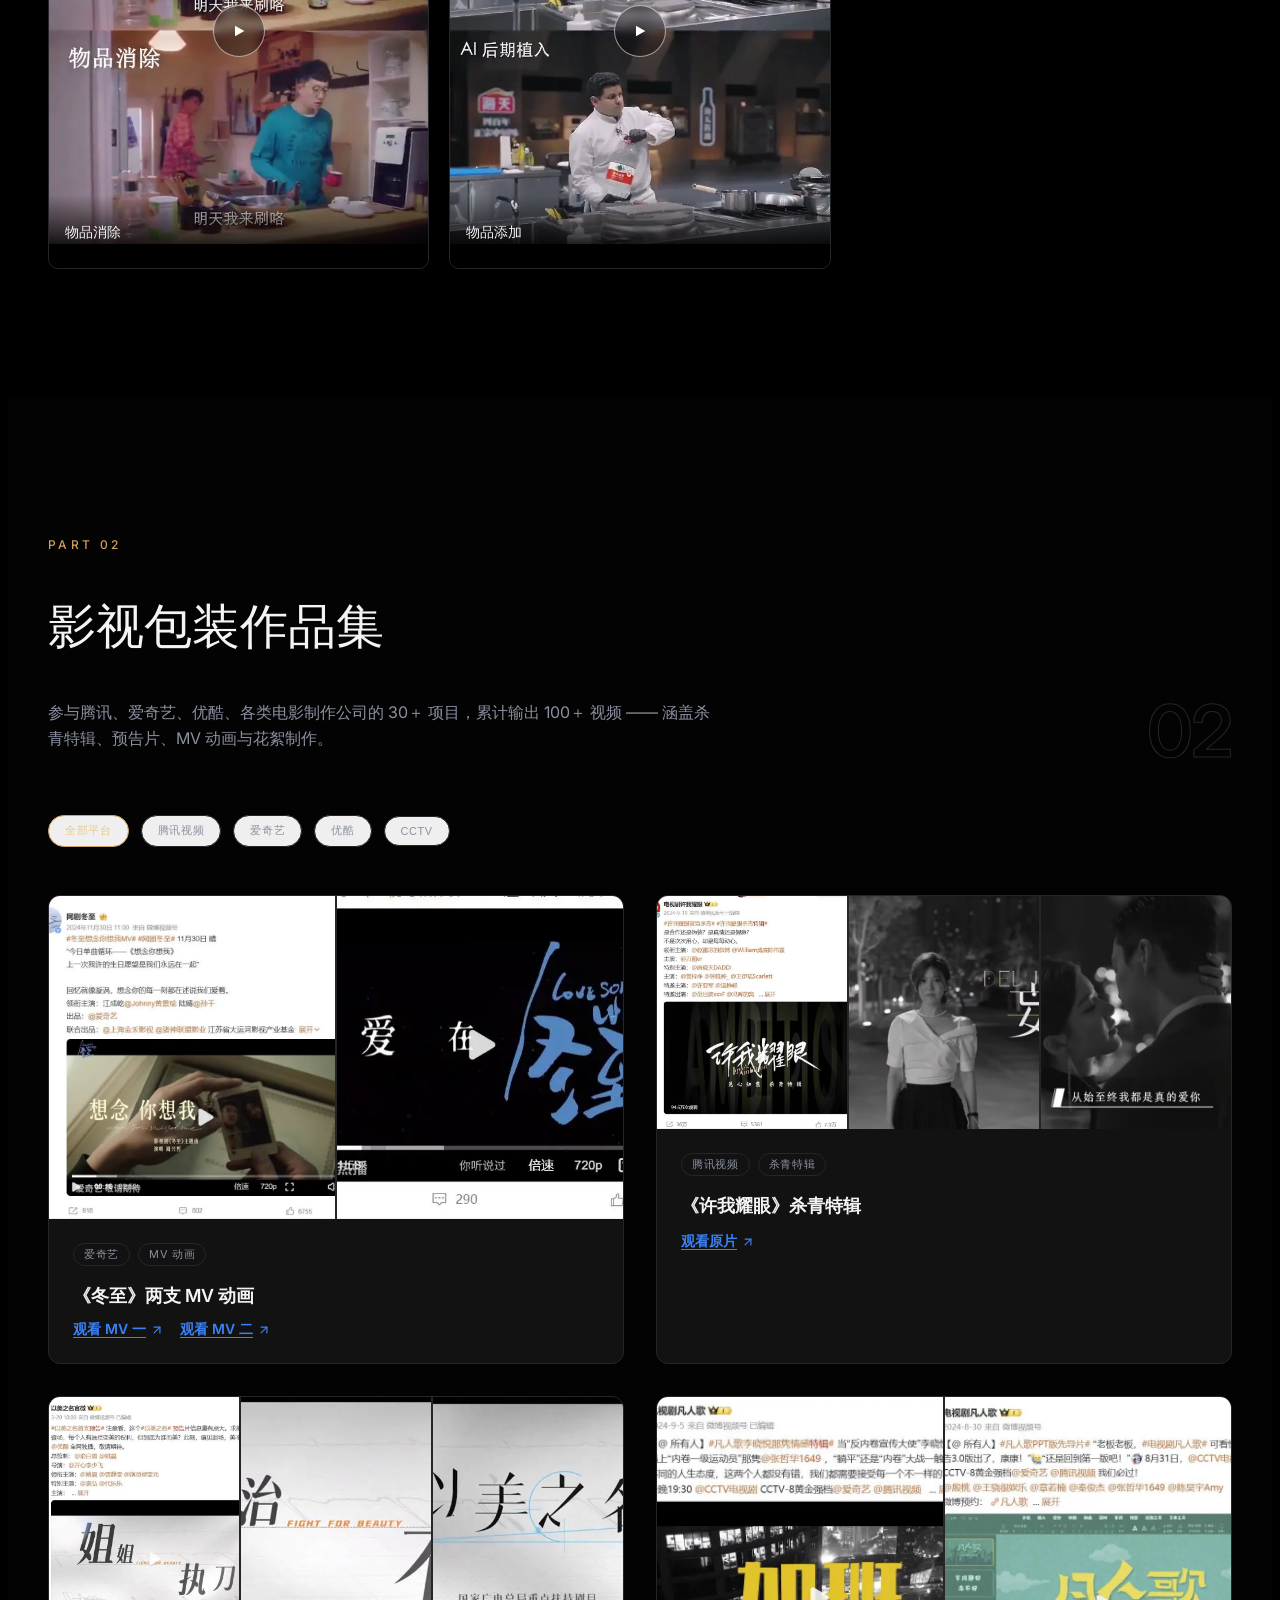
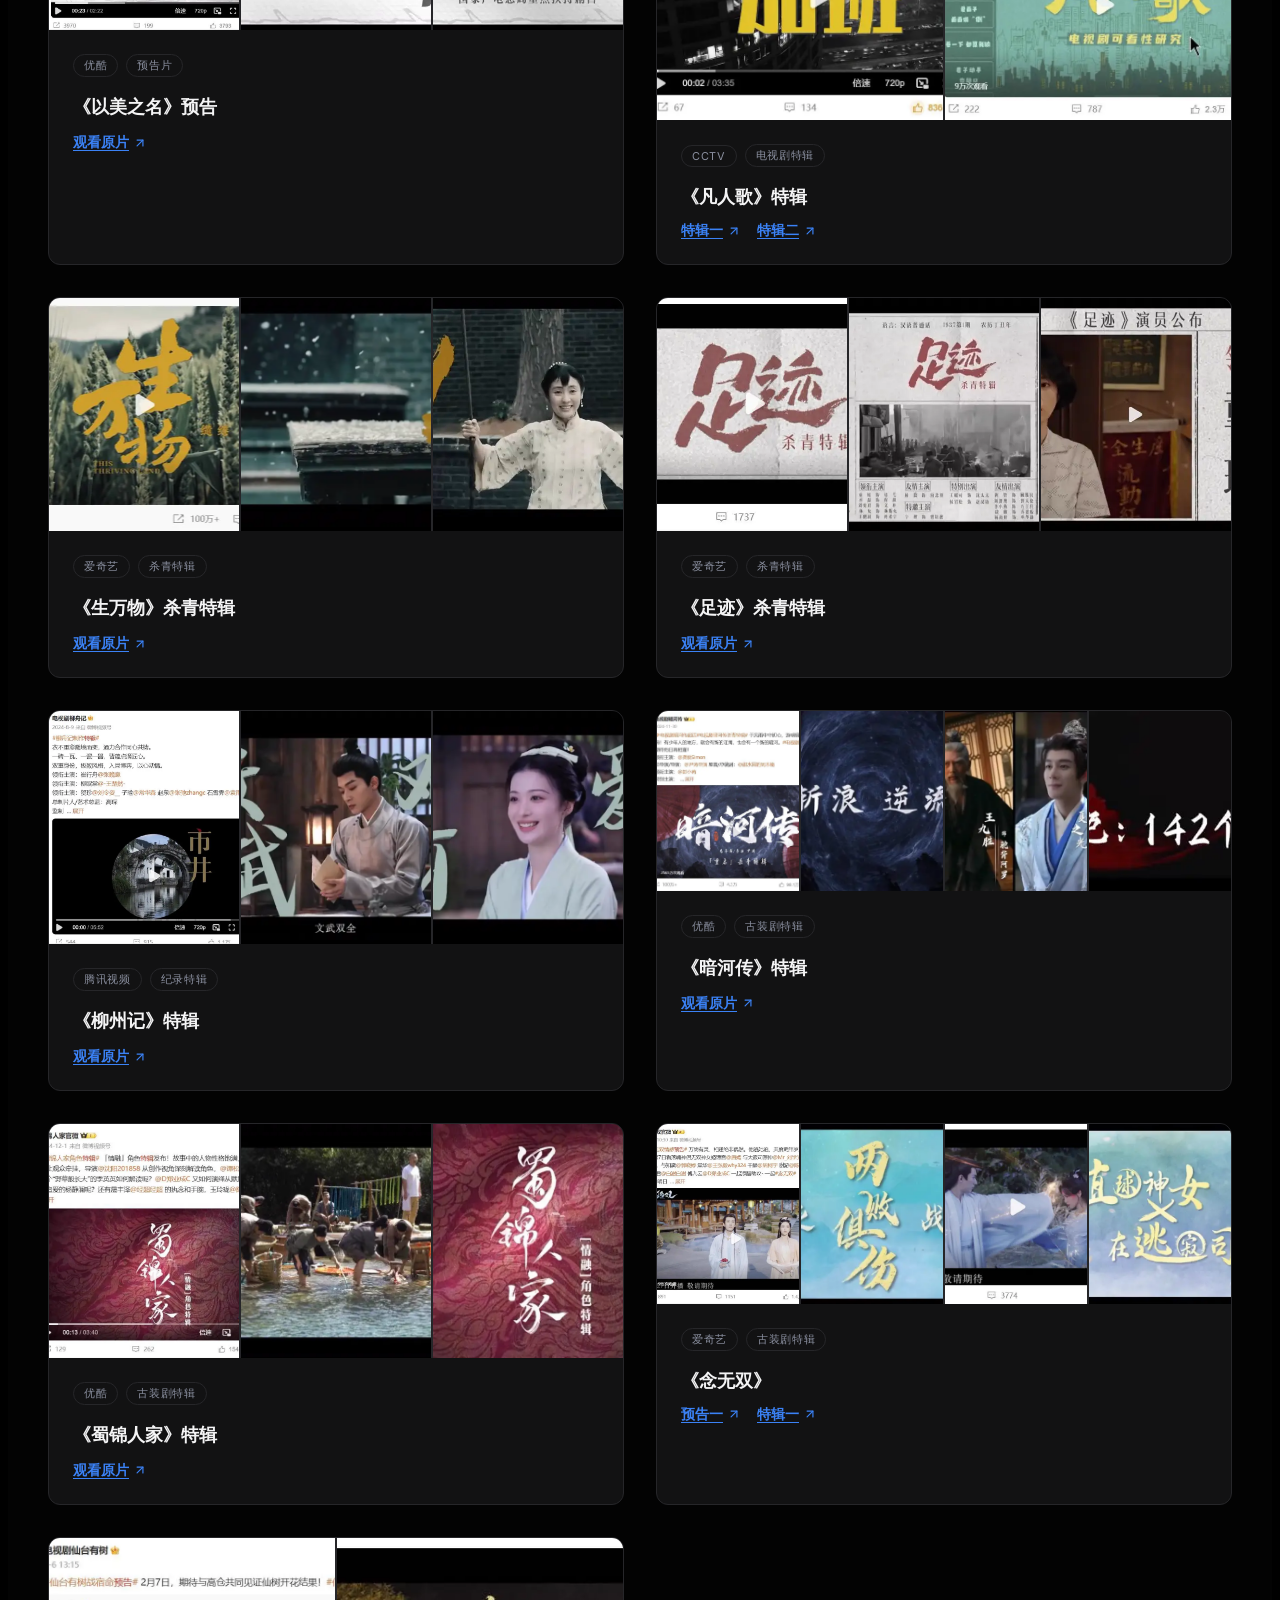
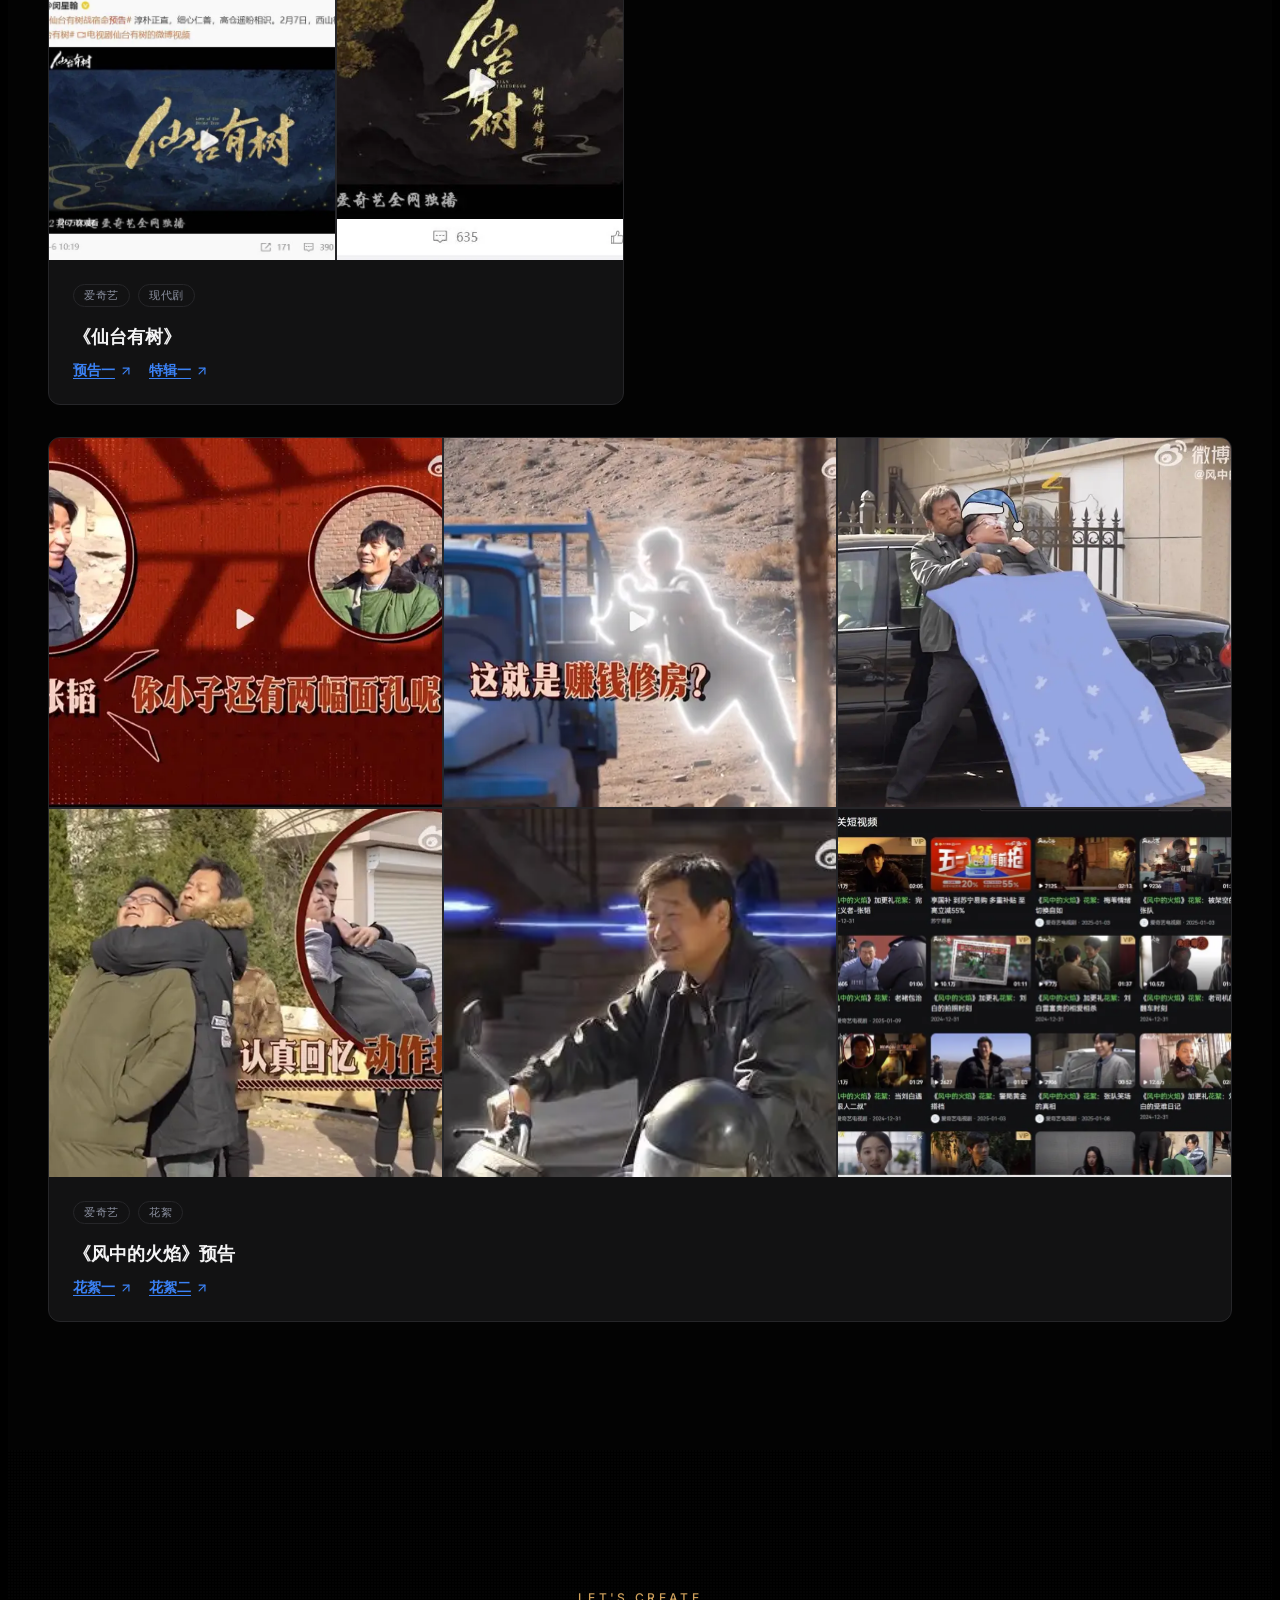
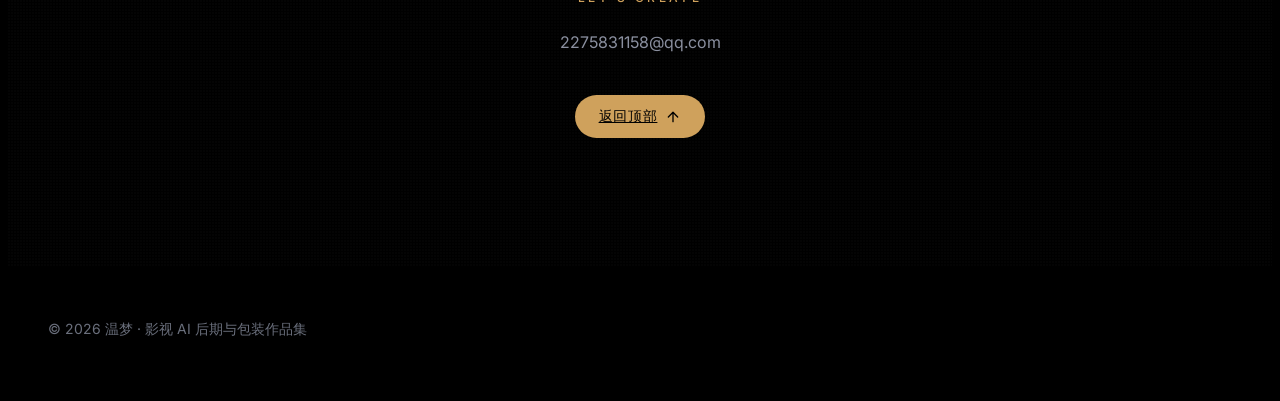
==== commit c85d1c35: "Remove first blank image from 凡人歌 and 蜀锦人家 galleries" ====
--- a/index.html
+++ b/index.html
@@ -367,8 +367,7 @@
 
             <!-- 凡人歌 -->
             <article class="project-card reveal reveal-delay-3" data-platform="CCTV">
-              <div class="project-gallery gallery-3">
-                <a href="./assets/images/pkg-fanrenge-1.webp" data-lightbox><img src="./assets/images/pkg-fanrenge-1.webp" alt="凡人歌 特辑 1" loading="lazy" /></a>
+              <div class="project-gallery gallery-2">
                 <a href="./assets/images/pkg-fanrenge-2.webp" data-lightbox><img src="./assets/images/pkg-fanrenge-2.webp" alt="凡人歌 特辑 2" loading="lazy" /></a>
                 <a href="./assets/images/pkg-fanrenge-3.webp" data-lightbox><img src="./assets/images/pkg-fanrenge-3.webp" alt="凡人歌 特辑 3" loading="lazy" /></a>
               </div>
@@ -468,8 +467,7 @@
 
             <!-- 蜀锦人家 -->
             <article class="project-card reveal reveal-delay-2" data-platform="优酷">
-              <div class="project-gallery gallery-4">
-                <a href="./assets/images/pkg-shujinrenjia-1.webp" data-lightbox><img src="./assets/images/pkg-shujinrenjia-1.webp" alt="蜀锦人家 特辑 1" loading="lazy" /></a>
+              <div class="project-gallery gallery-3">
                 <a href="./assets/images/pkg-shujinrenjia-2.webp" data-lightbox><img src="./assets/images/pkg-shujinrenjia-2.webp" alt="蜀锦人家 特辑 2" loading="lazy" /></a>
                 <a href="./assets/images/pkg-shujinrenjia-3.webp" data-lightbox><img src="./assets/images/pkg-shujinrenjia-3.webp" alt="蜀锦人家 特辑 3" loading="lazy" /></a>
                 <a href="./assets/images/pkg-shujinrenjia-4.webp" data-lightbox><img src="./assets/images/pkg-shujinrenjia-4.webp" alt="蜀锦人家 特辑 4" loading="lazy" /></a>
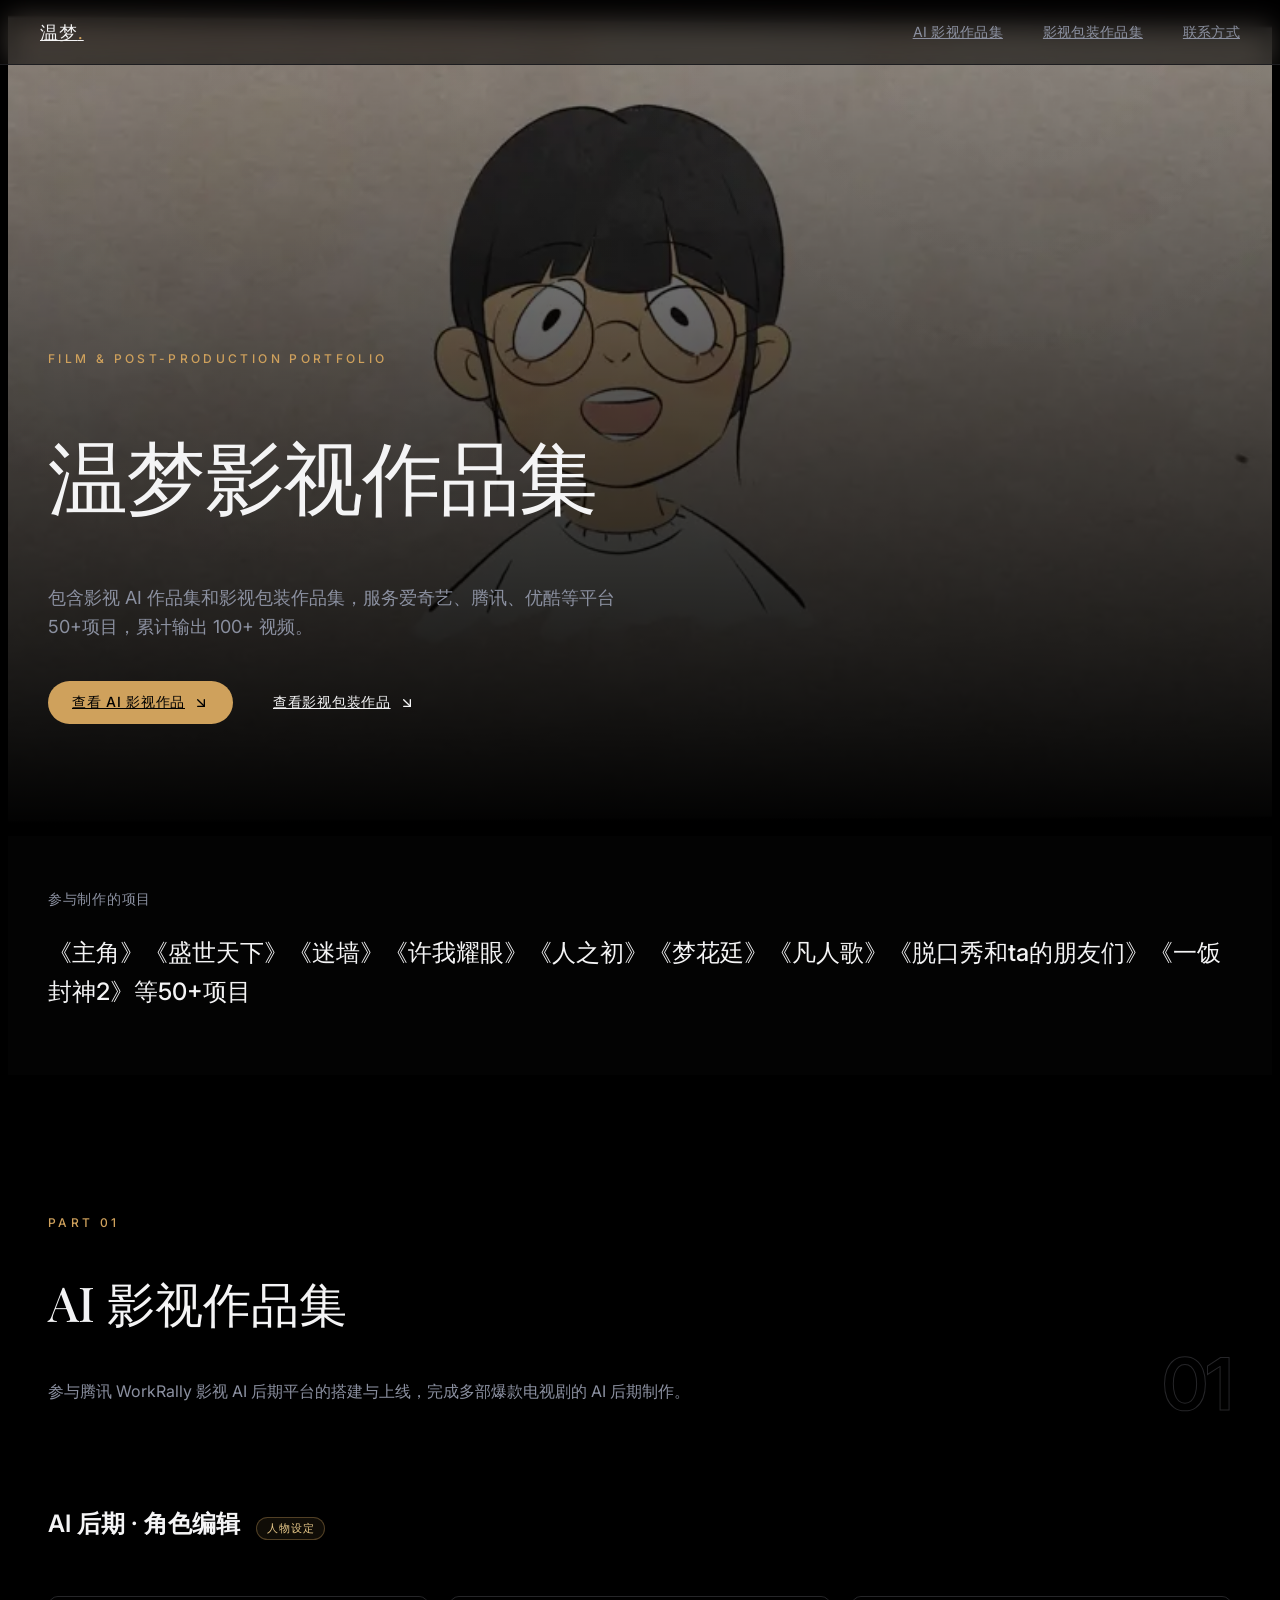
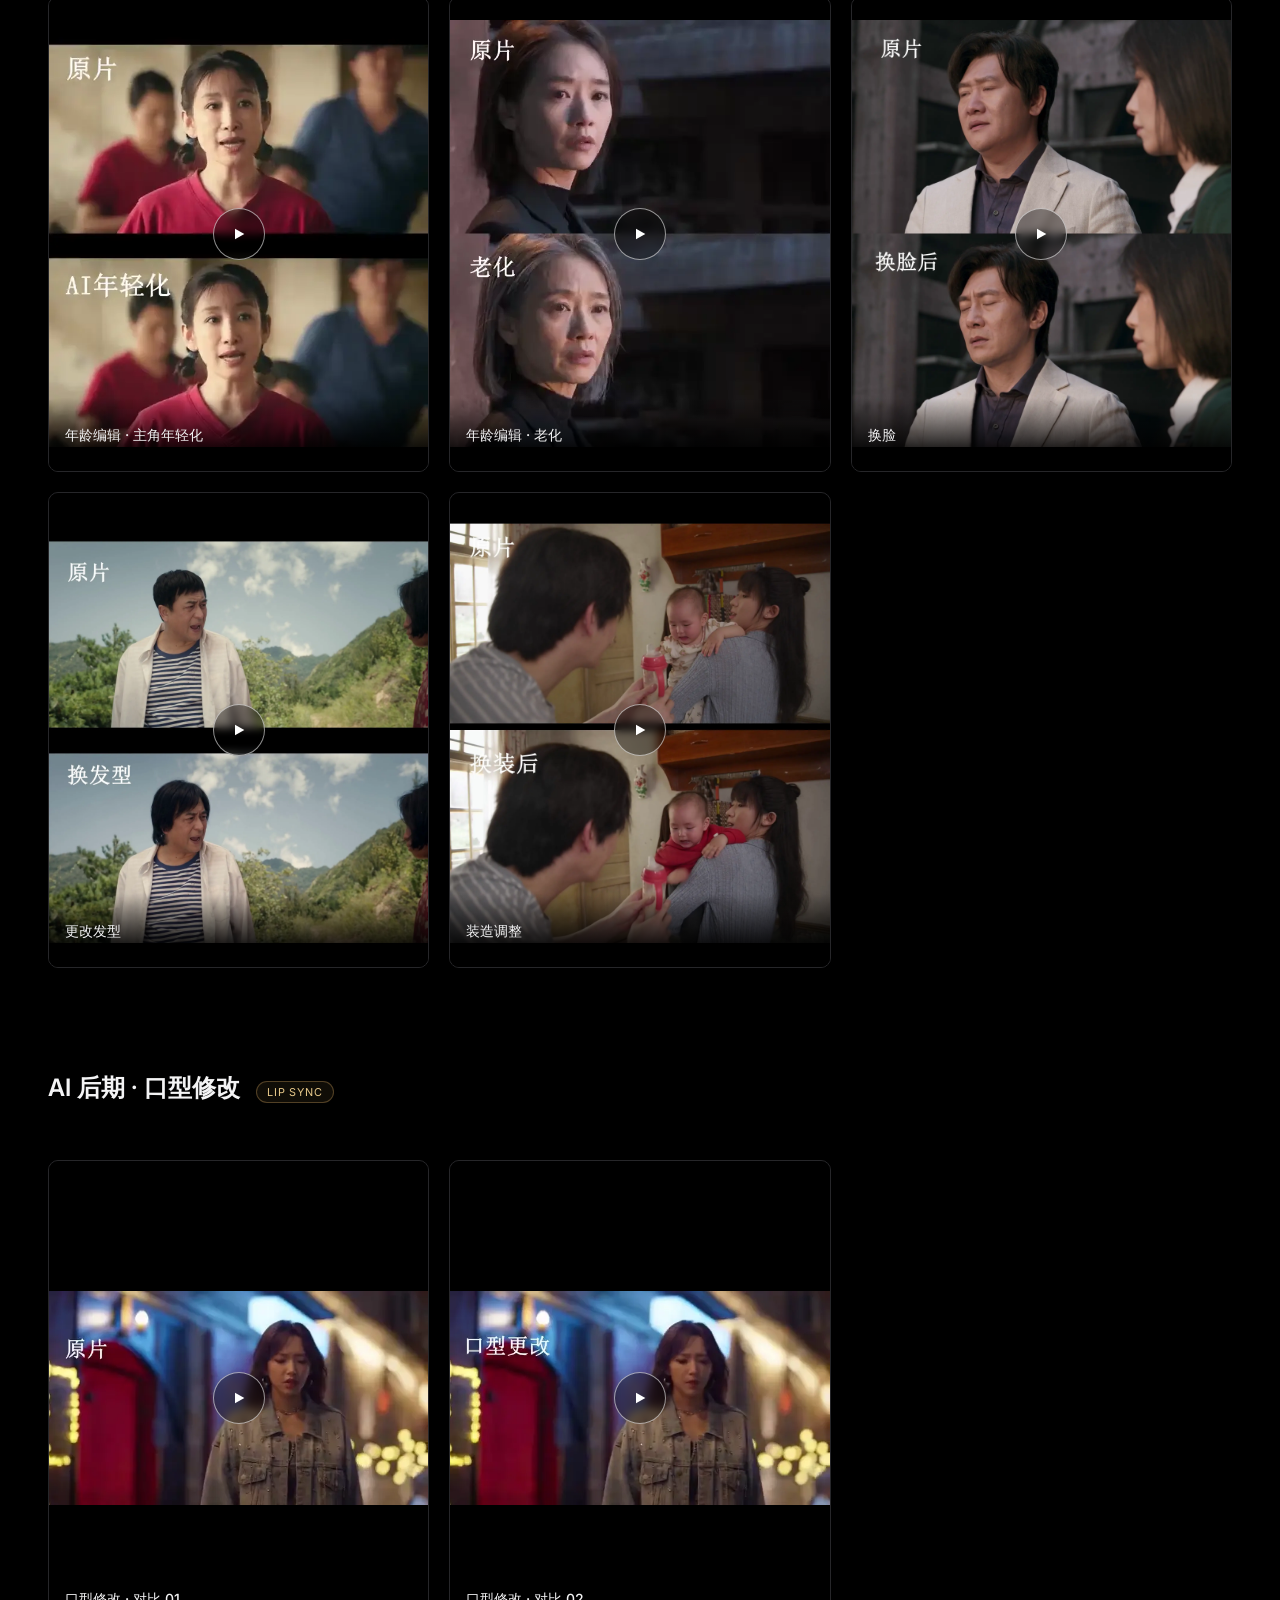
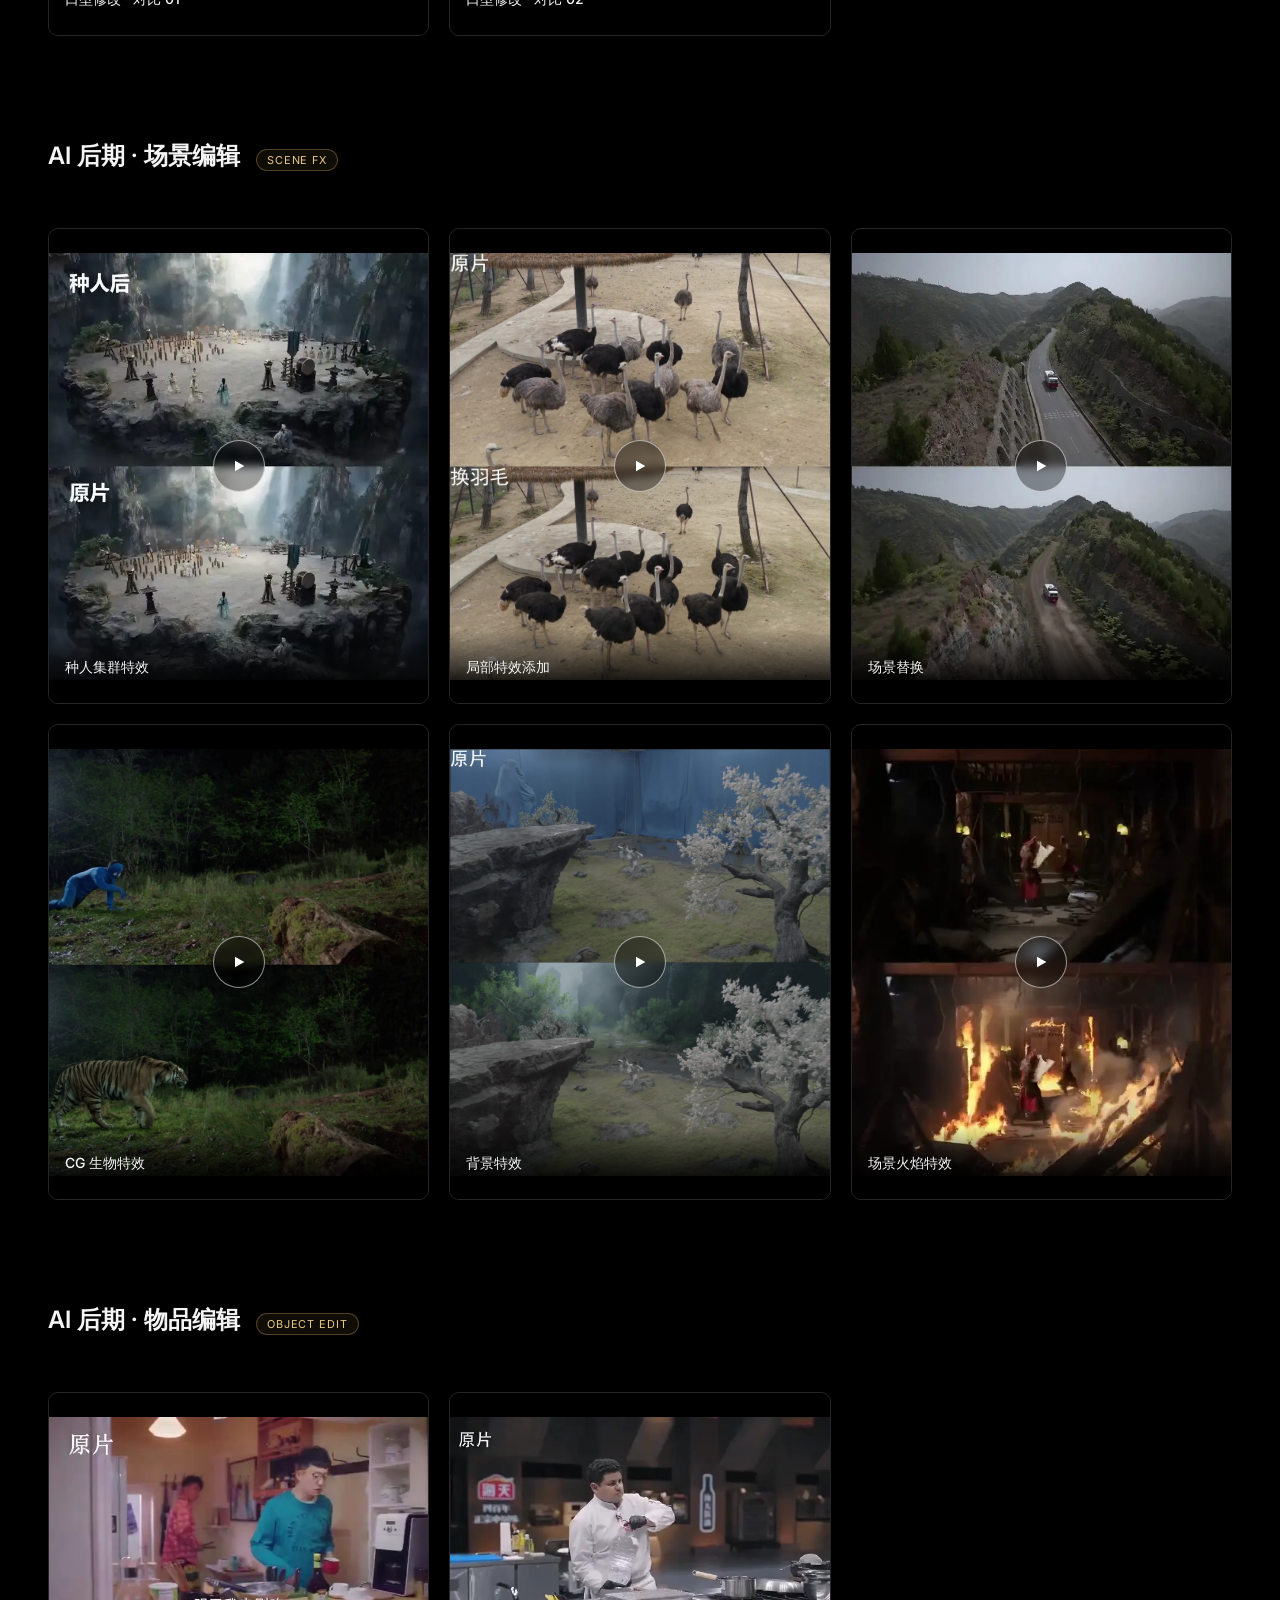
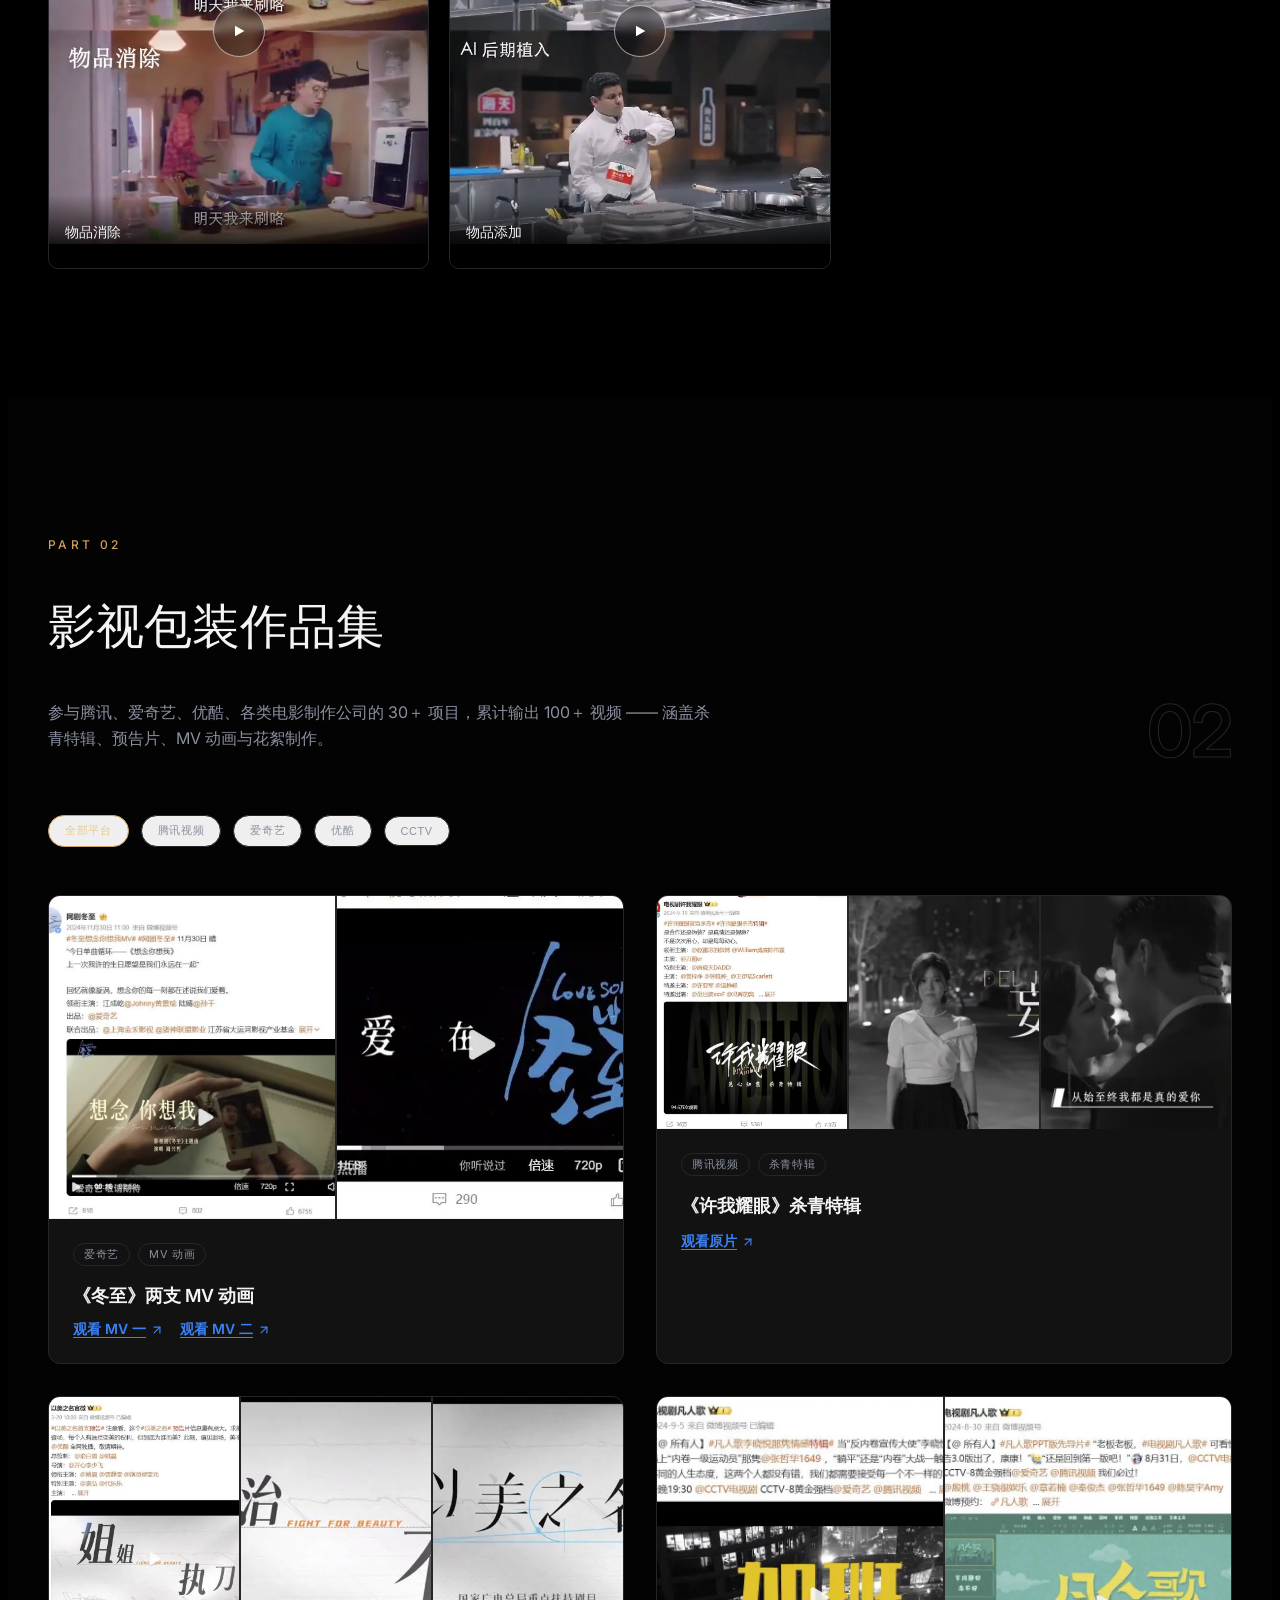
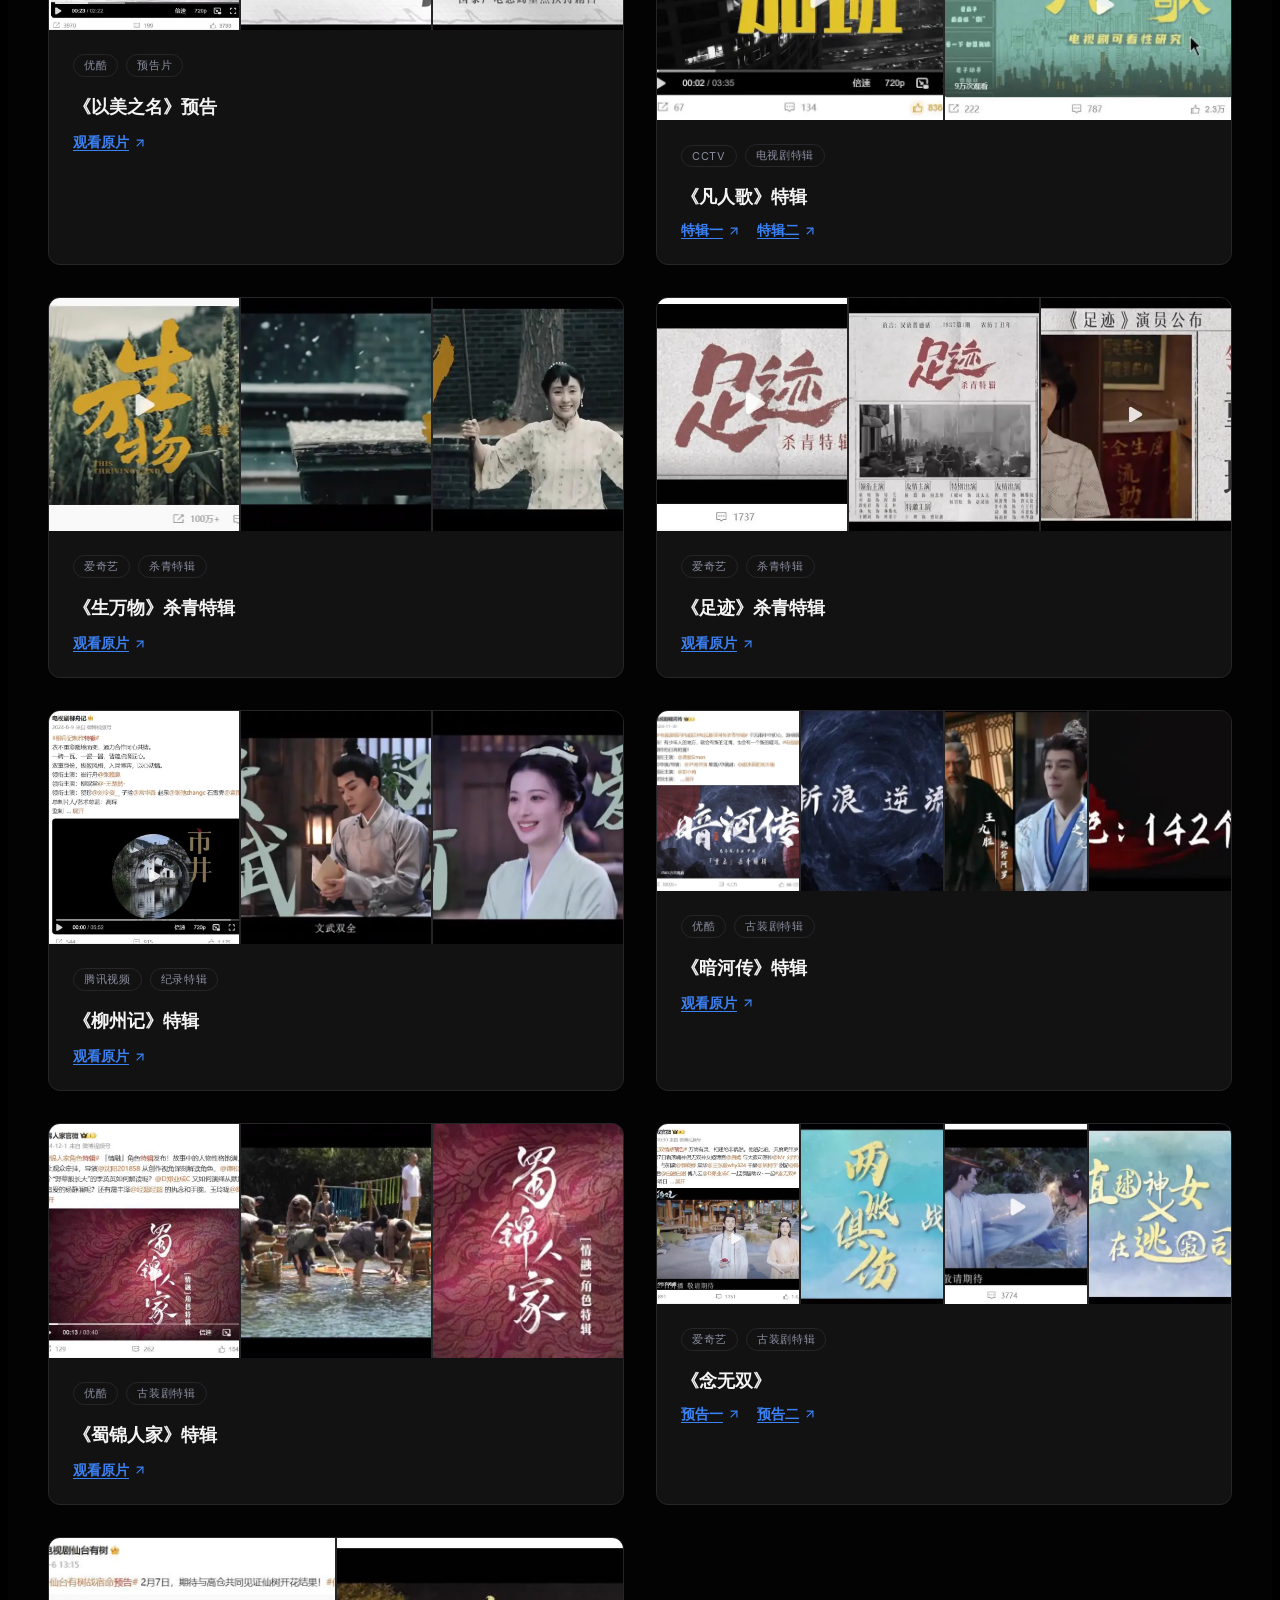
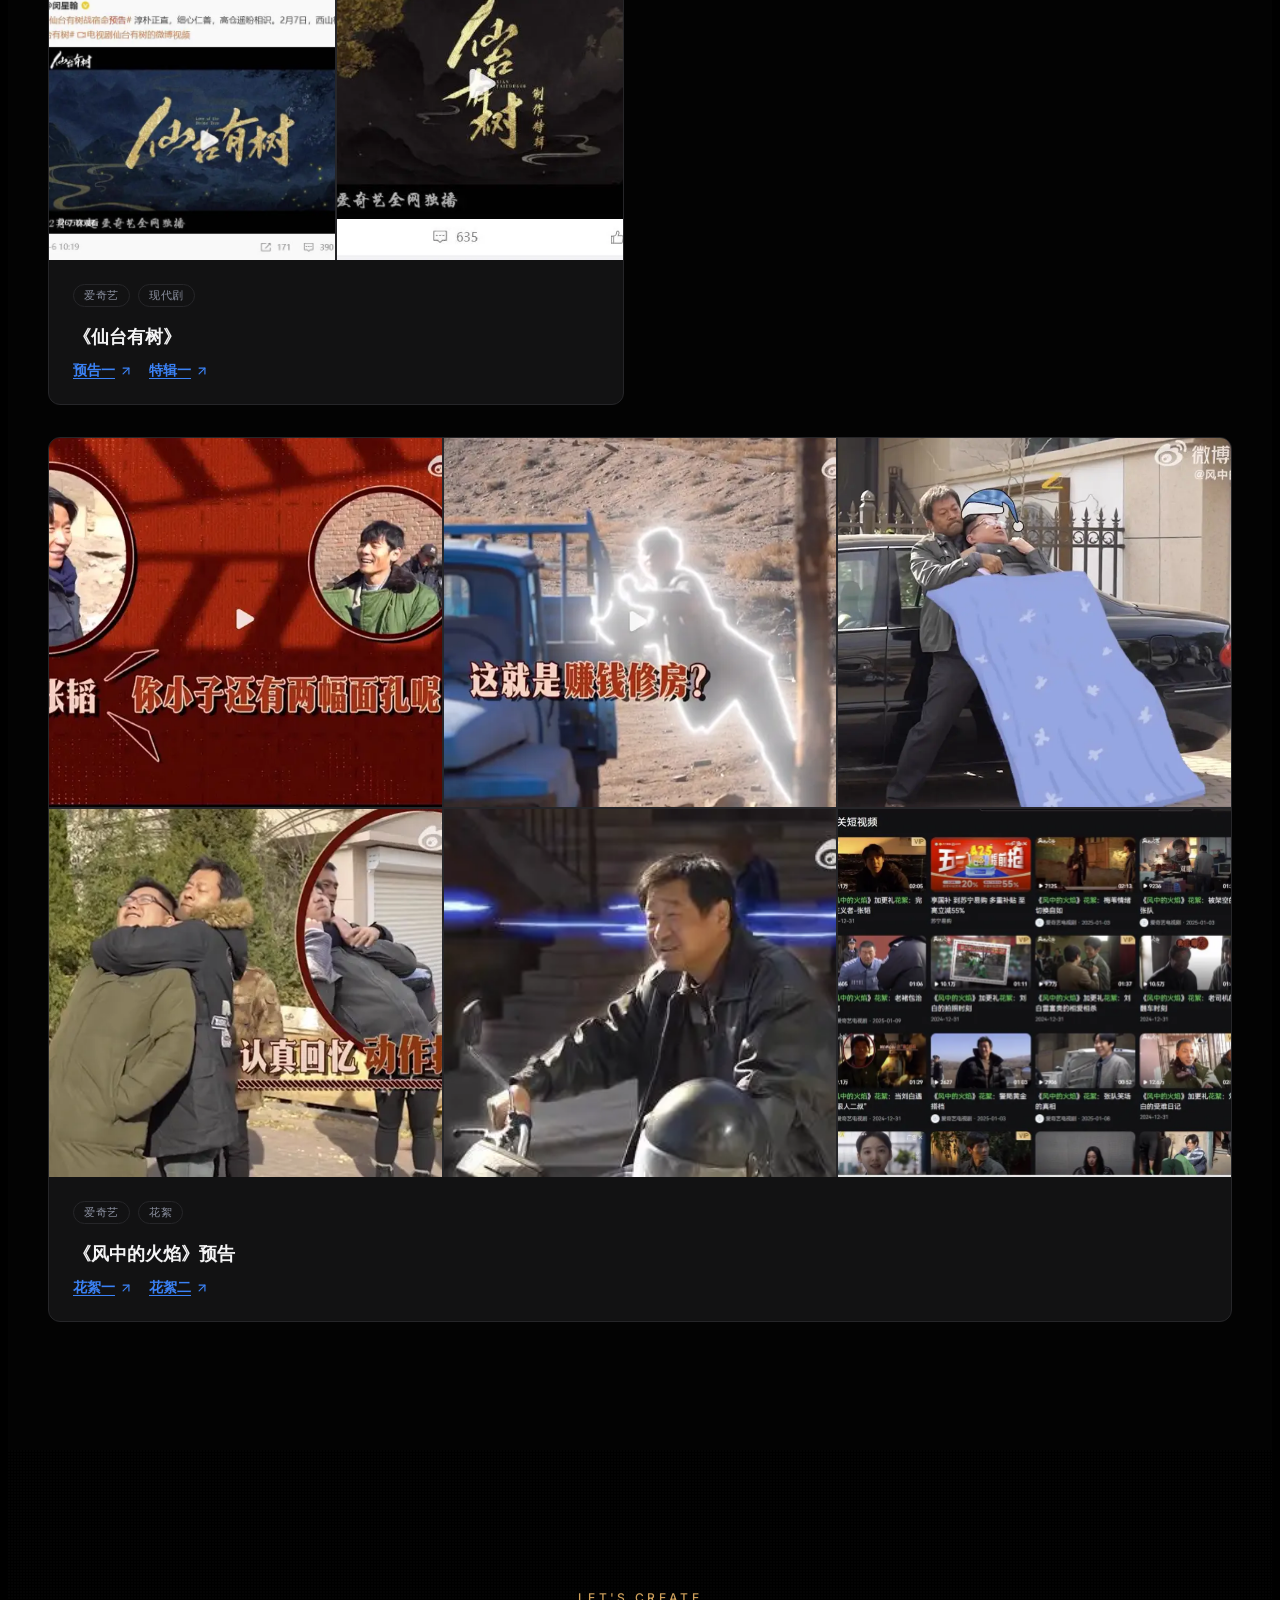
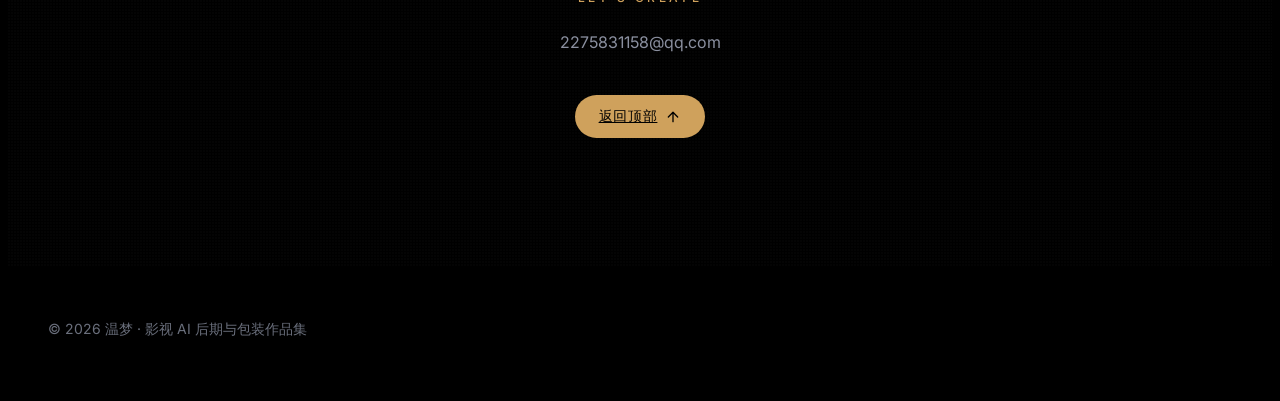
==== commit b81e3d9f: "Swap 仙台有树 link URLs; rename 念无双 特辑一 to 预告二" ====
--- a/index.html
+++ b/index.html
@@ -503,7 +503,7 @@
                     预告一 <svg viewBox="0 0 24 24" fill="none" stroke="currentColor" stroke-width="2" stroke-linecap="round" stroke-linejoin="round" class="w-3.5 h-3.5"><line x1="7" y1="17" x2="17" y2="7"/><polyline points="7 7 17 7 17 17"/></svg>
                   </a>
                   <a class="link-arrow inline-flex items-center gap-1" href="https://weibo.com/6262367614/PkiWxpZZz" target="_blank" rel="noopener">
-                    特辑一 <svg viewBox="0 0 24 24" fill="none" stroke="currentColor" stroke-width="2" stroke-linecap="round" stroke-linejoin="round" class="w-3.5 h-3.5"><line x1="7" y1="17" x2="17" y2="7"/><polyline points="7 7 17 7 17 17"/></svg>
+                    预告二 <svg viewBox="0 0 24 24" fill="none" stroke="currentColor" stroke-width="2" stroke-linecap="round" stroke-linejoin="round" class="w-3.5 h-3.5"><line x1="7" y1="17" x2="17" y2="7"/><polyline points="7 7 17 7 17 17"/></svg>
                   </a>
                 </div>
               </div>
@@ -522,10 +522,10 @@
                 </div>
                 <h3 class="text-lg font-semibold text-ink mb-3" id="ed-pkg11-title">《仙台有树》</h3>
                 <div class="flex flex-wrap gap-4 text-sm">
+                  <a class="link-arrow inline-flex items-center gap-1" href="https://weibo.com/7658464534/Pd1w4rB9W" target="_blank" rel="noopener">
+                    预告一 <svg viewBox="0 0 24 24" fill="none" stroke="currentColor" stroke-width="2" stroke-linecap="round" stroke-linejoin="round" class="w-3.5 h-3.5"><line x1="7" y1="17" x2="17" y2="7"/><polyline points="7 7 17 7 17 17"/></svg>
+                  </a>
                   <a class="link-arrow inline-flex items-center gap-1" href="https://weibo.com/7658464534/PdbCMBLRB" target="_blank" rel="noopener">
-                    预告一 <svg viewBox="0 0 24 24" fill="none" stroke="currentColor" stroke-width="2" stroke-linecap="round" stroke-linejoin="round" class="w-3.5 h-3.5"><line x1="7" y1="17" x2="17" y2="7"/><polyline points="7 7 17 7 17 17"/></svg>
-                  </a>
-                  <a class="link-arrow inline-flex items-center gap-1" href="https://weibo.com/7658464534/Pd1w4rB9W" target="_blank" rel="noopener">
                     特辑一 <svg viewBox="0 0 24 24" fill="none" stroke="currentColor" stroke-width="2" stroke-linecap="round" stroke-linejoin="round" class="w-3.5 h-3.5"><line x1="7" y1="17" x2="17" y2="7"/><polyline points="7 7 17 7 17 17"/></svg>
                   </a>
                 </div>
